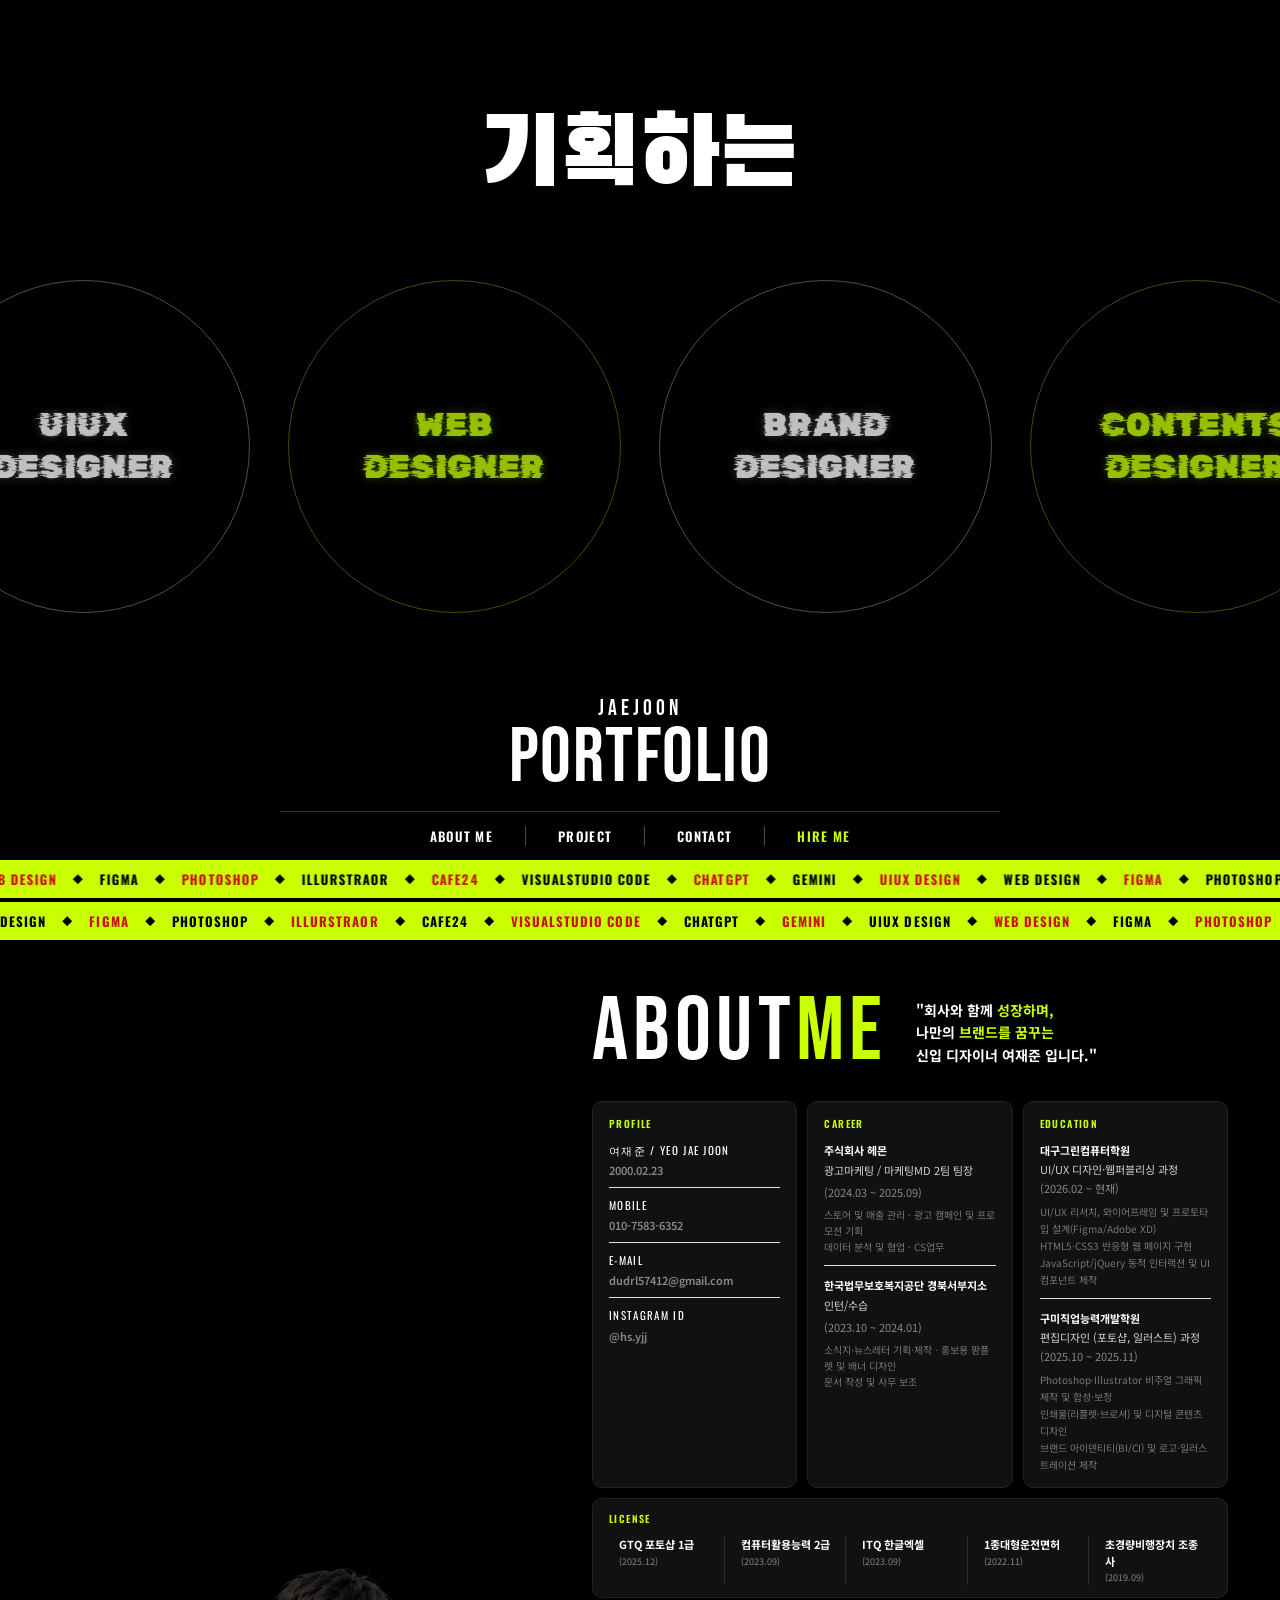
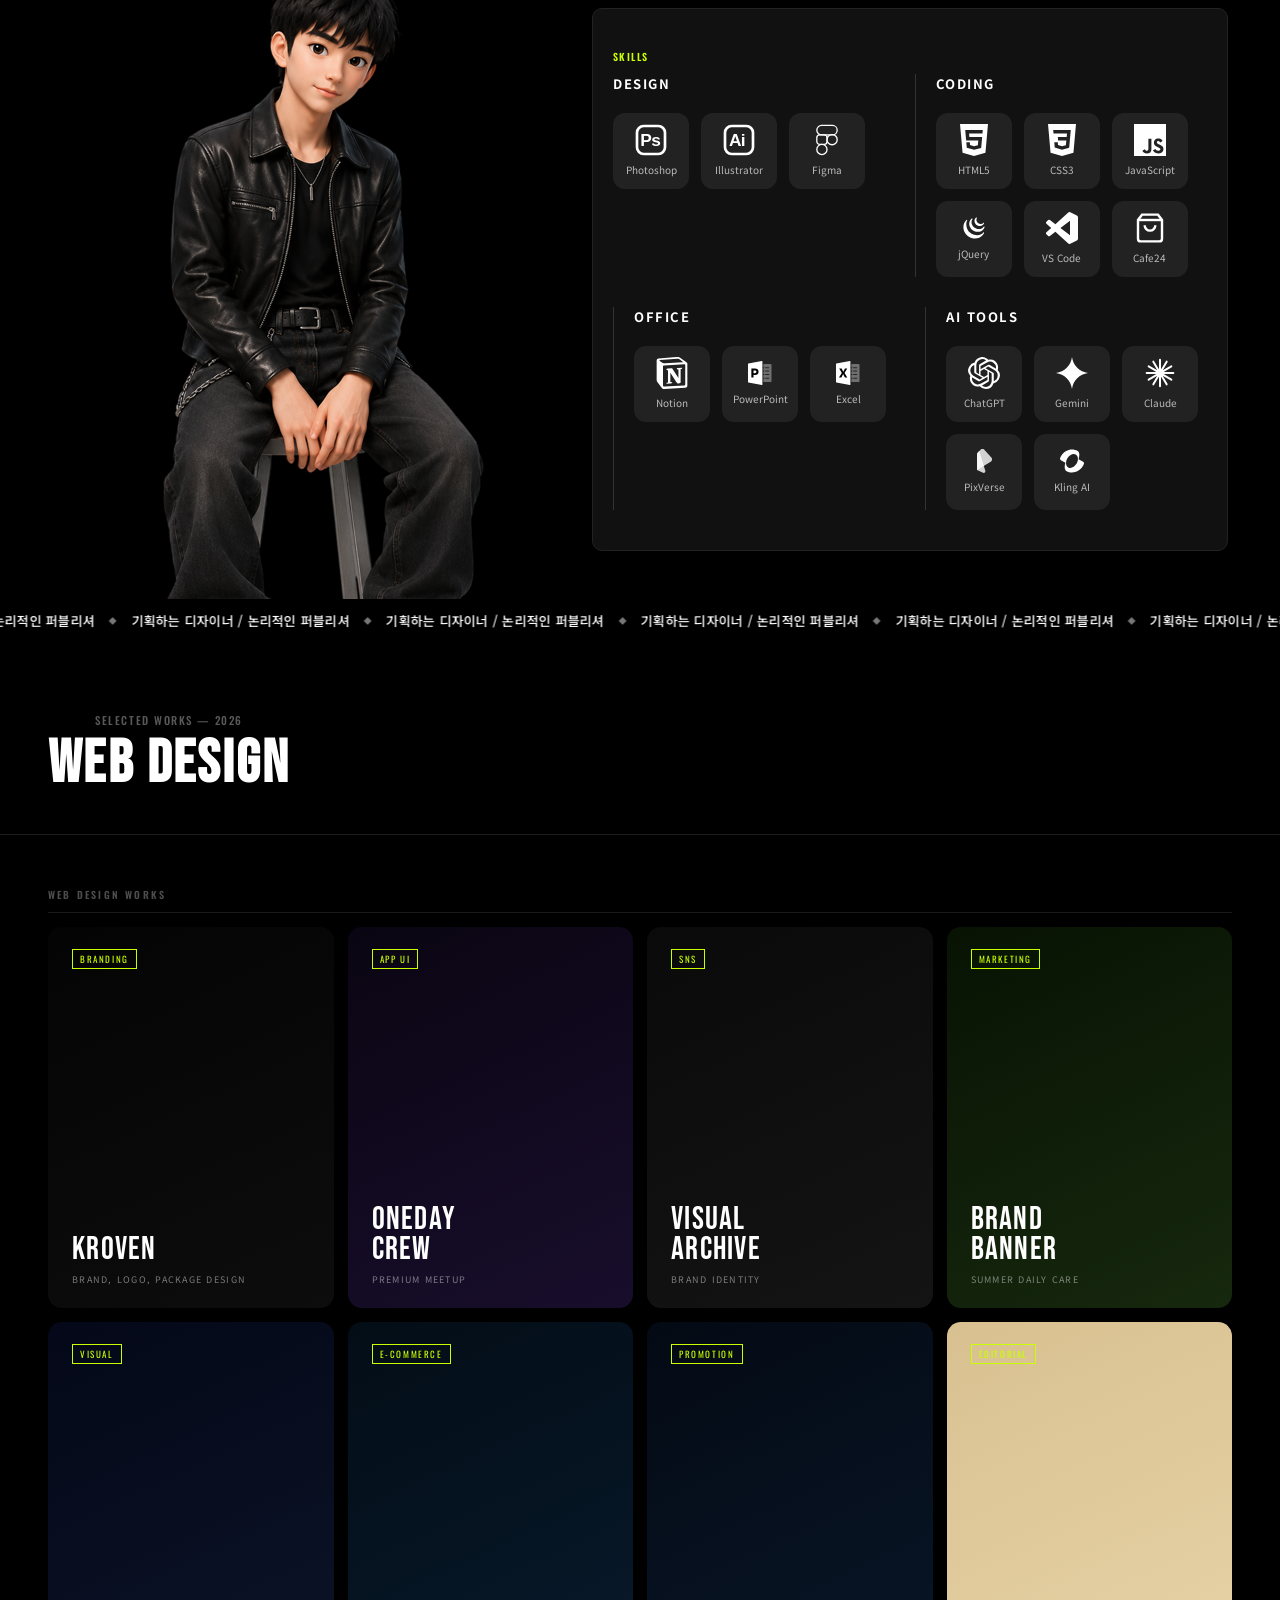
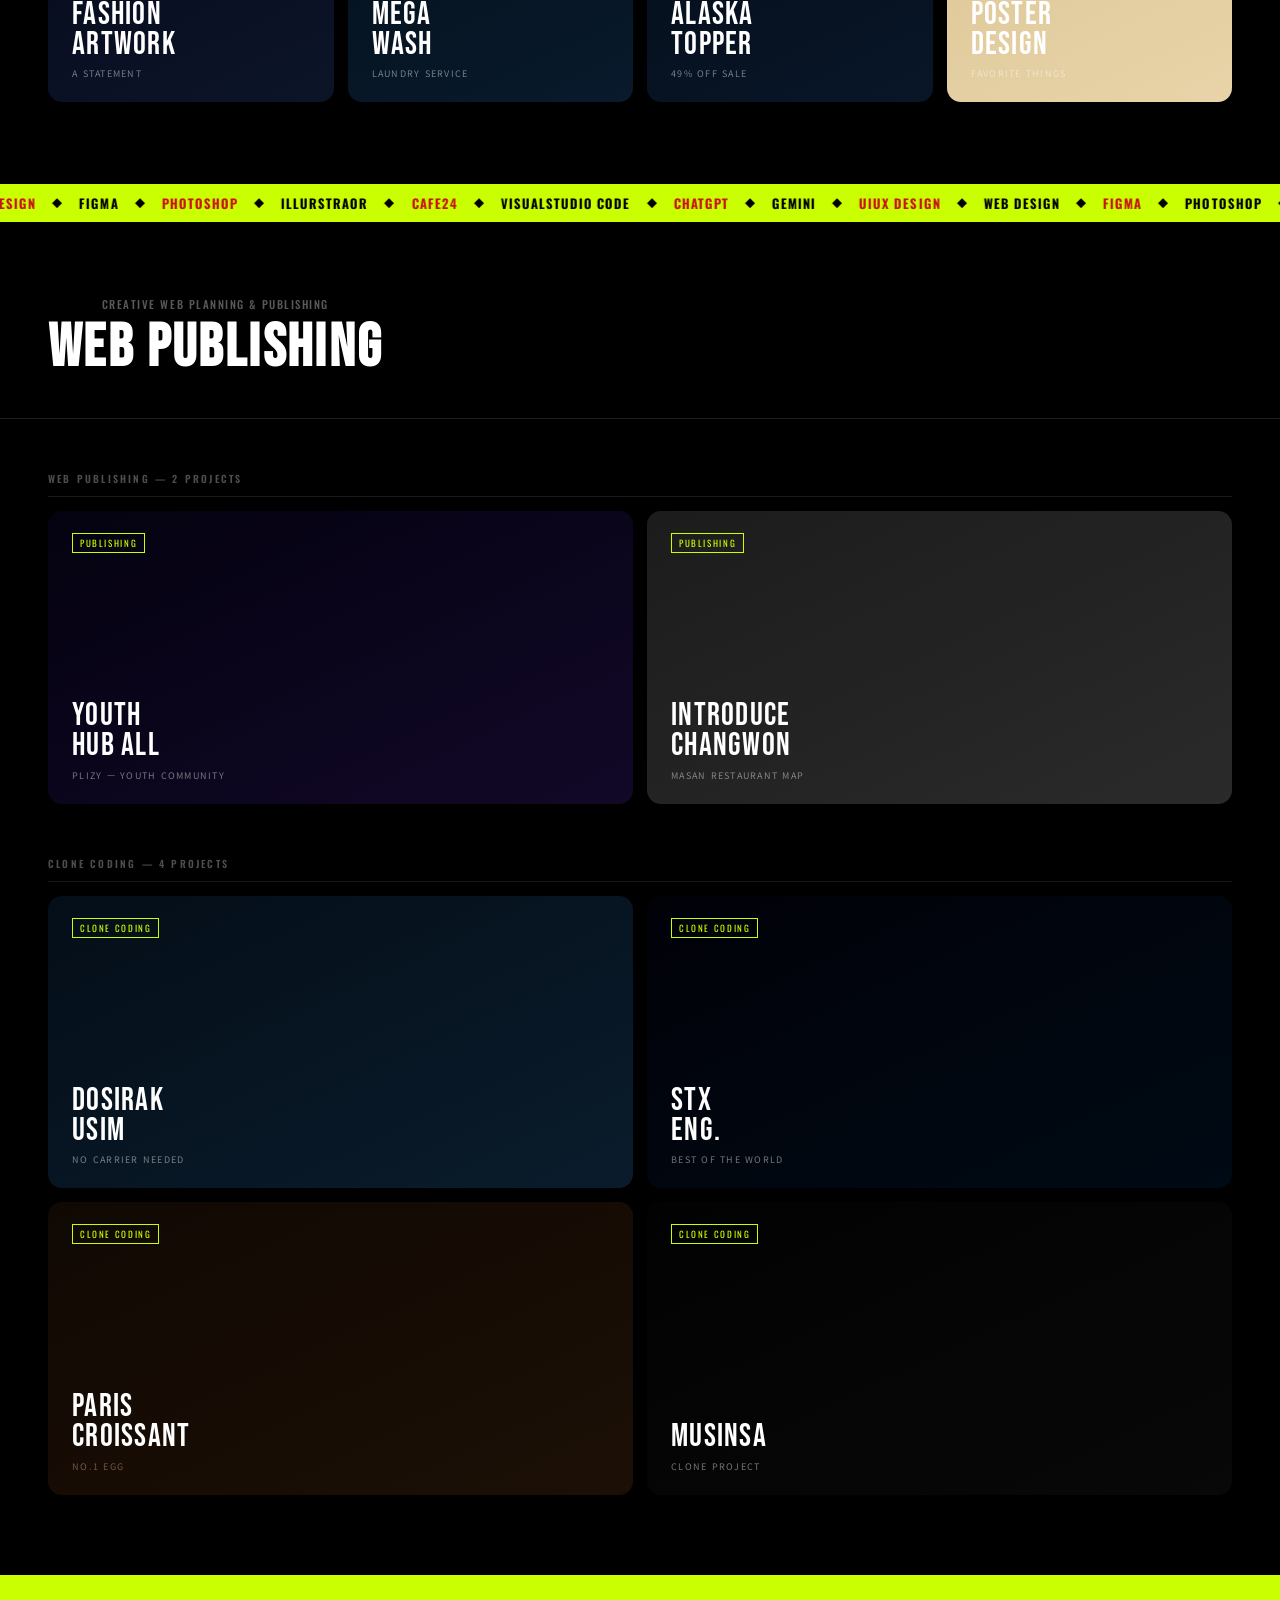
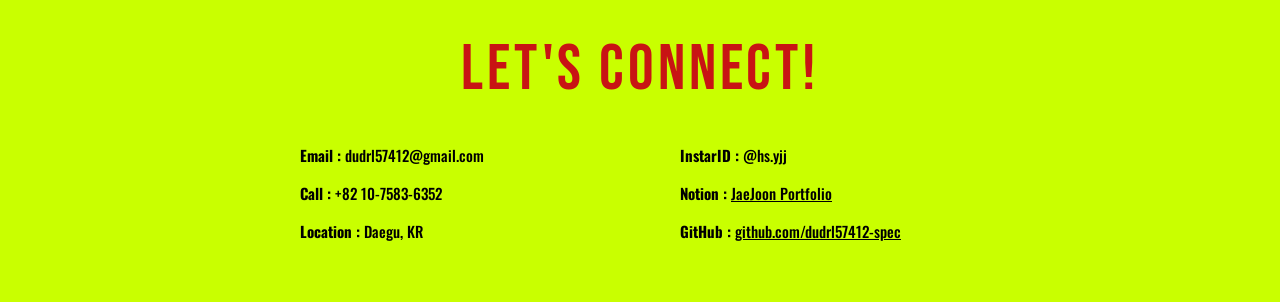
==== index.html @ bcf66350 "파비콘,썸네일추가" ====
<!doctype html>
<html lang="ko">
  <head>
    <meta charset="UTF-8" />
    <meta name="viewport" content="width=device-width, initial-scale=1.0" />
    <title>JAEJOON Portfolio</title>
    <!-- 파비콘 -->
    <link
      rel="icon"
      type="image/png"
      href="image/favicon/favicon-96x96.png"
      sizes="96x96"
    />
    <link rel="icon" type="image/svg+xml" href="image/favicon/favicon.svg" />
    <link rel="shortcut icon" href="image/favicon/favicon.ico" />
    <link
      rel="apple-touch-icon"
      sizes="180x180"
      href="image/favicon/apple-touch-icon.png"
    />
    <link rel="manifest" href="image/favicon/site.webmanifest" />
    <!-- ★ 카톡 썸네일(오픈 그래프) 설정 ★ -->
    <meta property="og:type" content="website" />
    <meta property="og:title" content="JAEJOON PORTFOLIO" />
    <!-- 주소 위에 뜨는 제목 -->
    <meta
      property="og:description"
      content="회사와 함께 성장하며,
나만의 브랜드를 꿈꾸는
신입 디자이너 여재준 입니다."
    />
    <!-- 제목 아래 설명 -->
    <meta property="og:image" content="./og-image.png" />
    <!-- ★ 썸네일 이미지 경로 ★ -->
    <link rel="preconnect" href="https://fonts.googleapis.com" />
    <link rel="preconnect" href="https://fonts.gstatic.com" crossorigin />
    <link
      href="https://fonts.googleapis.com/css2?family=Black+Han+Sans&family=Bebas+Neue&family=Noto+Sans+KR:wght@400;500;700;900&family=Oswald:wght@400;500;600;700&family=Rubik+Glitch&display=swap"
      rel="stylesheet"
    />
    <script src="main.js" defer></script>
    <link rel="stylesheet" href="main.css" />
  </head>
  <body>
    <!-- ① HERO — sticky 고정 -->
    <div class="hero-sticky-wrap">
      <div class="hero">
        <div class="hero-content">
          <div class="hero-eyebrow">기획하는</div>
          <div class="hero-badges">
            <div class="hero-badge badge-uiux">
              <div class="hero-badge-text">UIUX<br />DESIGNER</div>
            </div>
            <div class="hero-badge badge-web">
              <div class="hero-badge-text">WEB<br />DESIGNER</div>
            </div>
            <div class="hero-badge badge-uiux">
              <div class="hero-badge-text">BRAND<br />DESIGNER</div>
            </div>
            <div class="hero-badge badge-web">
              <div class="hero-badge-text">CONTENTS<br />DESIGNER</div>
            </div>
          </div>
        </div>
        <div class="hero-bottom">
          <div class="hero-name">JAEJOON</div>
          <div class="hero-portfolio">PORTFOLIO</div>
          <div class="hero-divider"></div>
          <ul class="hero-nav-bottom">
            <li><a href="#about">ABOUT ME</a></li>
            <li><a href="#webdesign">PROJECT</a></li>
            <li><a href="#contact">CONTACT</a></li>
            <li>
              <a href="mailto:dudrl57412@gmail.com" class="hire-bottom"
                >HIRE ME</a
              >
            </li>
          </ul>
        </div>
        <section class="marquee-section comp2 nav-marquee">
          <div class="marquee-row">
            <div class="marquee-track" id="hero-r2"></div>
          </div>
        </section>
      </div>
    </div>

    <!-- ② 나머지 — 검정 배경으로 hero 위를 완전히 덮으며 올라옴 -->
    <div class="content-wrap">
      <section class="marquee-section comp2">
        <div class="marquee-row">
          <div class="marquee-track" id="c2-r1"></div>
        </div>
      </section>

      <section class="about reveal" id="about">
        <div class="about-left">
          <div class="about-char">
            <img
              src="image/character.png"
              style="
                transform: translateX(60px);
                width: 100%;
                height: auto;
                object-fit: contain;
                display: block;
                filter: drop-shadow(0 12px 32px rgba(0, 0, 0, 0.7));
              "
              alt="character.png"
            />
          </div>
          <div class="about-main">
            <div
              style="
                display: flex;
                align-items: center;
                gap: 28px;
                margin-bottom: 28px;
                width: 100%;
              "
            >
              <div class="about-title-big">ABOUT<span>ME</span></div>
              <p class="about-quote" style="margin-bottom: 0; flex: 1">
                "회사와 함께 <em>성장하며,</em><br />
                나만의 <em>브랜드를 꿈꾸는</em><br />
                신입 디자이너 여재준 입니다."
              </p>
            </div>
            <div class="about-cards">
              <div class="card">
                <div class="card-title">Profile</div>
                <div class="card-body">
                  <div class="card-label">여재준 / YEO JAE JOON</div>
                  <div
                    class="card-value"
                    style="
                      padding-bottom: 8px;
                      border-bottom: 1px solid #e0e0e0;
                    "
                  >
                    2000.02.23
                  </div>
                  <div class="card-label" style="margin-top: 8px">mobile</div>
                  <div
                    class="card-value"
                    style="
                      padding-bottom: 8px;
                      border-bottom: 1px solid #e0e0e0;
                    "
                  >
                    010-7583-6352
                  </div>
                  <div class="card-label" style="margin-top: 8px">e-mail</div>
                  <div
                    class="card-value"
                    style="
                      padding-bottom: 8px;
                      border-bottom: 1px solid #e0e0e0;
                    "
                  >
                    dudrl57412@gmail.com
                  </div>
                  <div class="card-label" style="margin-top: 8px">
                    Instagram ID
                  </div>
                  <div class="card-value">@hs.yjj</div>
                </div>
              </div>
              <div class="card">
                <div class="card-title">Career</div>
                <div class="card-body">
                  <strong>주식회사 헤몬</strong>
                  <div style="font-size: 11px; margin: 2px 0 4px">
                    광고마케팅 / 마케팅MD 2팀 팀장
                  </div>
                  <div class="sub">(2024.03 ~ 2025.09)</div>
                  <div
                    style="
                      margin-top: 6px;
                      font-size: 10px;
                      color: #777;
                      line-height: 1.6;
                    "
                  >
                    스토어 및 매출 관리 · 광고 캠페인 및 프로모션 기획<br />
                    데이터 분석 및 협업 · CS업무
                  </div>
                  <div
                    style="
                      margin-top: 10px;
                      padding-top: 10px;
                      border-top: 1px solid #e0e0e0;
                    "
                  >
                    <strong>한국법무보호복지공단 경북서부지소</strong>
                    <div style="font-size: 11px; margin: 2px 0 4px">
                      인턴/수습
                    </div>
                    <div class="sub">(2023.10 ~ 2024.01)</div>
                    <div
                      style="
                        margin-top: 6px;
                        font-size: 10px;
                        color: #777;
                        line-height: 1.6;
                      "
                    >
                      소식지·뉴스레터 기획·제작 · 홍보용 팜플렛 및 배너
                      디자인<br />
                      문서 작성 및 사무 보조
                    </div>
                  </div>
                </div>
              </div>
              <div class="card">
                <div class="card-title">Education</div>
                <div class="card-body">
                  <strong>대구그린컴퓨터학원</strong>
                  <div>UI/UX 디자인·웹퍼블리싱 과정</div>
                  <div class="sub">(2026.02 ~ 현재)</div>
                  <div
                    style="
                      margin-top: 6px;
                      font-size: 10px;
                      color: #777;
                      line-height: 1.7;
                    "
                  >
                    UI/UX 리서치, 와이어프레임 및 프로토타입 설계(Figma/Adobe
                    XD)<br />
                    HTML5·CSS3 반응형 웹 페이지 구현<br />
                    JavaScript/jQuery 동적 인터랙션 및 UI 컴포넌트 제작
                  </div>
                  <div
                    style="
                      margin-top: 10px;
                      padding-top: 10px;
                      border-top: 1px solid #e0e0e0;
                    "
                  >
                    <strong>구미직업능력개발학원</strong>
                    <div>편집디자인 (포토샵, 일러스트) 과정</div>
                    <div class="sub">(2025.10 ~ 2025.11)</div>
                    <div
                      style="
                        margin-top: 6px;
                        font-size: 10px;
                        color: #777;
                        line-height: 1.7;
                      "
                    >
                      Photoshop·Illustrator 비주얼 그래픽 제작 및 합성·보정<br />
                      인쇄물(리플렛·브로셔) 및 디지털 콘텐츠 디자인<br />
                      브랜드 아이덴티티(BI/CI) 및 로고·일러스트레이션 제작
                    </div>
                  </div>
                </div>
              </div>
            </div>
            <div class="license-card">
              <div class="license-title">License</div>
              <div class="license-grid" style="divide-color: #e0e0e0">
                <div class="license-item">
                  <strong>GTQ 포토샵 1급</strong><span>(2025.12)</span>
                </div>
                <div class="license-item">
                  <strong>컴퓨터활용능력 2급</strong><span>(2023.09)</span>
                </div>
                <div class="license-item">
                  <strong>ITQ 한글엑셀</strong><span>(2023.09)</span>
                </div>
                <div class="license-item">
                  <strong>1종대형운전면허</strong><span>(2022.11)</span>
                </div>
                <div class="license-item">
                  <strong>초경량비행장치 조종사</strong><span>(2019.09)</span>
                </div>
              </div>
            </div>
            <!-- ==========================================
     PORTFOLIO SKILLS SECTION
     ========================================== -->
            <div class="skills-container-new">
              <div class="skills-title-new">Skills</div>

              <div class="skills-row-new">
                <!-- 🎨 DESIGN CATEGORY -->
                <div class="skill-column-new">
                  <div class="skill-group-label-new">DESIGN</div>
                  <div class="skills-grid-new">
                    <div class="skill-card-new">
                      <!-- svgl 기준 Photoshop 공식 로고 (크기 확장 및 다크모드 최적화) -->
                      <svg
                        viewBox="0 0 24 24"
                        fill="none"
                        stroke="#fff"
                        stroke-width="2"
                        stroke-linecap="round"
                        stroke-linejoin="round"
                      >
                        <!-- 테두리가 부드러운 공식 라운드 사각형 배경 (여백을 꽉 채우도록 조정) -->
                        <rect x="1.5" y="1.5" width="21" height="21" rx="5" />
                        <!-- 내부 Ps 폰트 스타일 실루엣을 반영한 텍스트 (시원시원하게 크기 업) -->
                        <text
                          x="4"
                          y="16.5"
                          font-family="Arial, Helvetica, sans-serif"
                          font-weight="bold"
                          font-size="13"
                          fill="#fff"
                          stroke="none"
                          letter-spacing="-0.5"
                        >
                          Ps
                        </text>
                      </svg>
                      <span class="skill-name-new">Photoshop</span>
                    </div>
                    <div class="skill-card-new">
                      <!-- svgl 기준 Illustrator 공식 로고 (포토샵과 크기/비율 완벽 대칭) -->
                      <svg
                        viewBox="0 0 24 24"
                        fill="none"
                        stroke="#fff"
                        stroke-width="2"
                        stroke-linecap="round"
                        stroke-linejoin="round"
                      >
                        <!-- 포토샵과 동일한 곡률과 크기의 라운드 사각형 테두리 -->
                        <rect x="1.5" y="1.5" width="21" height="21" rx="5" />
                        <!-- 내부 Ai 폰트 스타일 (시원하게 크기 업 및 자간 조정) -->
                        <text
                          x="4.5"
                          y="16.5"
                          font-family="Arial, Helvetica, sans-serif"
                          font-weight="bold"
                          font-size="13"
                          fill="#fff"
                          stroke="none"
                          letter-spacing="-0.5"
                        >
                          Ai
                        </text>
                      </svg>
                      <span class="skill-name-new">Illustrator</span>
                    </div>
                    <div class="skill-card-new">
                      <svg
                        viewBox="0 0 32 44"
                        fill="none"
                        stroke="#fff"
                        stroke-width="1.8"
                        stroke-linecap="round"
                        stroke-linejoin="round"
                      >
                        <rect x="2" y="2" width="28" height="13" rx="6.5" />
                        <rect x="2" y="15" width="14" height="13" rx="4" />
                        <circle cx="23" cy="21.5" r="7" />
                        <circle cx="9" cy="35" r="7" />
                      </svg>
                      <span class="skill-name-new">Figma</span>
                    </div>
                  </div>
                </div>

                <!-- 💻 CODING CATEGORY -->
                <div class="skill-column-new">
                  <div class="skill-group-label-new">CODING</div>
                  <div class="skills-grid-new">
                    <div class="skill-card-new">
                      <svg viewBox="0 0 24 24" fill="#fff">
                        <path
                          d="M1.5 0h21l-1.91 21.563L11.977 24l-8.565-2.438L1.5 0zm7.031 9.75l-.232-2.718 10.059.003.23-2.622L5.412 4.41l.698 8.01h9.126l-.326 3.426-2.91.804-2.955-.81-.188-2.11H6.248l.33 4.171L12 19.351l5.379-1.443.744-8.157H8.531z"
                        />
                      </svg>
                      <span class="skill-name-new">HTML5</span>
                    </div>
                    <div class="skill-card-new">
                      <svg viewBox="0 0 24 24" fill="#fff">
                        <path
                          d="M1.5 0h21l-1.91 21.563L11.977 24l-8.565-2.438L1.5 0zm17.09 4.413L5.41 4.41l.213 2.622 10.125.002-.255 2.716h-6.64l.24 2.573h6.182l-.366 3.523-2.91.804-2.956-.81-.188-2.11h-2.61l.29 3.855L12 19.288l5.373-1.53L18.59 4.414z"
                        />
                      </svg>
                      <span class="skill-name-new">CSS3</span>
                    </div>
                    <div class="skill-card-new">
                      <svg viewBox="0 0 24 24" fill="#fff">
                        <path
                          d="M0 0h24v24H0V0zm22.034 18.276c-.175-1.095-.888-2.015-3.003-2.873-.736-.345-1.554-.585-1.797-1.14-.091-.33-.105-.51-.046-.705.15-.646.915-.84 1.515-.66.39.12.75.42.976.9 1.034-.676 1.034-.676 1.755-1.125-.27-.42-.404-.601-.586-.78-.63-.705-1.469-1.065-2.834-1.034l-.705.089c-.676.165-1.32.525-1.71 1.005-1.14 1.291-.811 3.541.569 4.471 1.365 1.02 3.361 1.244 3.616 2.205.24 1.17-.87 1.545-1.966 1.41-.811-.18-1.26-.586-1.755-1.336l-1.83 1.051c.21.48.45.689.81 1.109 1.74 1.756 6.09 1.666 6.871-1.004.029-.09.24-.705.074-1.65l.046.067zm-8.983-7.245h-2.248c0 1.938-.009 3.864-.009 5.805 0 1.232.063 2.363-.138 2.711-.33.689-1.18.601-1.566.48-.396-.196-.597-.466-.83-.855-.063-.105-.11-.196-.127-.196l-1.825 1.125c.305.63.75 1.172 1.324 1.517.855.51 2.004.675 3.207.405.783-.226 1.458-.691 1.811-1.411.51-.93.402-2.07.397-3.346.012-2.054 0-4.109 0-6.179l.004-.056z"
                        />
                      </svg>
                      <span class="skill-name-new">JavaScript</span>
                    </div>
                    <div class="skill-card-new">
                      <!-- jQuery 공식 로고 (다크모드 대응 및 규격 최적화) -->
                      <svg
                        viewBox="0 0 50 50"
                        fill="currentColor"
                        fill-rule="evenodd"
                        style="
                          flex: none;
                          line-height: 1;
                          width: 24px;
                          height: 24px;
                        "
                        xmlns="http://www.w3.org/2000/svg"
                      >
                        <title>jQuery</title>
                        <path
                          d="M 29.867188 3.007813 C 29.761719 3.023438 29.65625 3.054688 29.554688 3.101563 C 28.695313 3.527344 27.71875 4.792969 27.53125 5.042969 C 27.519531 5.058594 27.507813 5.074219 27.5 5.089844 C 26.535156 6.535156 26.019531 8.226563 26 9.988281 C 25.988281 11.308594 26.246094 12.617188 26.769531 13.878906 C 27.988281 16.804688 30.519531 19.226563 33.53125 20.359375 C 33.632813 20.394531 33.730469 20.429688 33.90625 20.492188 C 33.921875 20.5 34.070313 20.546875 34.09375 20.550781 L 34.203125 20.589844 C 34.359375 20.640625 34.519531 20.691406 34.675781 20.722656 C 35.46875 20.882813 36.242188 20.972656 36.96875 20.996094 C 37.09375 20.996094 37.21875 21 37.34375 21 C 42.824219 21 44.949219 17.132813 45.65625 15.84375 C 45.726563 15.71875 45.777344 15.617188 45.824219 15.554688 C 45.824219 15.550781 45.824219 15.550781 45.828125 15.546875 C 46.136719 15.089844 46.019531 14.46875 45.5625 14.15625 C 45.109375 13.847656 44.488281 13.964844 44.175781 14.421875 C 44.175781 14.421875 44.171875 14.421875 44.171875 14.421875 C 42.710938 16.574219 40.210938 17.226563 36.746094 16.367188 C 36.488281 16.304688 36.207031 16.207031 35.957031 16.113281 C 35.628906 15.996094 35.300781 15.859375 34.996094 15.710938 C 34.390625 15.410156 33.820313 15.050781 33.304688 14.652344 C 30.257813 12.289063 29.066406 7.371094 30.847656 4.53125 C 31.085938 4.152344 31.042969 3.660156 30.742188 3.328125 C 30.515625 3.078125 30.1875 2.964844 29.867188 3.007813 Z M 21.007813 5 C 20.78125 4.996094 20.550781 5.070313 20.363281 5.226563 C 18.851563 6.457031 17.304688 8.472656 17.238281 8.554688 C 17.230469 8.570313 17.222656 8.582031 17.210938 8.597656 C 14.476563 12.578125 14.269531 18.242188 16.6875 23.027344 C 17.066406 23.785156 17.496094 24.507813 17.953125 25.171875 L 18.089844 25.367188 C 18.476563 25.933594 18.910156 26.574219 19.464844 27.074219 C 19.65625 27.292969 19.863281 27.503906 20.066406 27.707031 L 20.164063 27.808594 L 20.246094 27.890625 C 20.453125 28.089844 20.664063 28.292969 20.882813 28.488281 C 20.882813 28.488281 20.886719 28.488281 20.886719 28.488281 C 20.902344 28.511719 20.925781 28.527344 20.945313 28.546875 C 21.191406 28.765625 21.441406 28.972656 21.773438 29.234375 L 21.863281 29.300781 C 22.121094 29.507813 22.382813 29.703125 22.652344 29.894531 C 22.679688 29.914063 22.707031 29.933594 22.734375 29.953125 C 22.828125 30.015625 22.921875 30.074219 23.015625 30.140625 L 23.109375 30.203125 L 23.21875 30.273438 C 23.417969 30.40625 23.613281 30.527344 23.890625 30.6875 C 24.070313 30.796875 24.261719 30.90625 24.386719 30.96875 C 24.441406 31 24.5 31.03125 24.636719 31.105469 L 24.941406 31.265625 C 24.957031 31.273438 25.027344 31.304688 25.042969 31.3125 C 25.242188 31.414063 25.449219 31.511719 25.65625 31.605469 L 25.972656 31.746094 C 26.179688 31.835938 26.390625 31.921875 26.648438 32.019531 L 26.765625 32.0625 C 26.773438 32.070313 26.871094 32.105469 26.878906 32.109375 C 27.066406 32.175781 27.257813 32.242188 27.449219 32.304688 L 27.449219 32.304688 L 27.886719 32.449219 C 28.105469 32.523438 28.359375 32.609375 28.636719 32.65625 C 30 32.882813 31.324219 33 32.578125 33 C 32.726563 33 32.875 32.996094 33.019531 32.996094 C 44.058594 32.753906 46.929688 23.375 46.957031 23.28125 C 47.09375 22.808594 46.871094 22.304688 46.425781 22.09375 C 45.980469 21.882813 45.449219 22.03125 45.171875 22.4375 C 42.375 26.523438 37.085938 28.25 31.699219 26.828125 C 31.449219 26.765625 31.207031 26.695313 30.90625 26.597656 C 30.855469 26.582031 30.8125 26.566406 30.730469 26.535156 C 30.554688 26.480469 30.382813 26.421875 30.1875 26.347656 L 29.910156 26.242188 C 29.75 26.179688 29.589844 26.117188 29.394531 26.03125 L 29.265625 25.972656 C 29.027344 25.871094 28.796875 25.757813 28.589844 25.65625 L 28.019531 25.359375 C 27.890625 25.296875 27.777344 25.226563 27.601563 25.121094 L 27.503906 25.066406 L 27.40625 25.007813 C 27.261719 24.921875 27.117188 24.832031 26.984375 24.738281 L 26.890625 24.679688 C 26.882813 24.675781 26.804688 24.621094 26.796875 24.613281 C 26.679688 24.539063 26.566406 24.464844 26.457031 24.394531 C 26.214844 24.222656 25.976563 24.042969 25.699219 23.824219 L 25.589844 23.734375 C 23.011719 21.675781 21.105469 18.925781 20.210938 15.976563 C 19.378906 13.269531 19.996094 9.726563 21.863281 6.5 C 22.105469 6.082031 22.015625 5.550781 21.644531 5.238281 C 21.460938 5.082031 21.234375 5 21.007813 5 Z M 10.003906 8 C 9.765625 8 9.523438 8.085938 9.332031 8.257813 C 7.421875 9.972656 5.992188 12.195313 5.835938 12.449219 C 1.75 18.398438 2.539063 27.644531 5.34375 33.296875 C 5.398438 33.414063 5.457031 33.527344 5.515625 33.640625 L 5.554688 33.703125 C 5.605469 33.816406 5.664063 33.933594 5.683594 33.957031 C 5.714844 34.03125 5.761719 34.113281 5.78125 34.136719 C 5.828125 34.234375 5.875 34.320313 5.960938 34.46875 L 6.28125 35.019531 C 6.328125 35.09375 6.375 35.171875 6.390625 35.199219 C 6.453125 35.300781 6.519531 35.40625 6.585938 35.511719 L 6.742188 35.761719 C 6.789063 35.835938 6.835938 35.902344 6.867188 35.941406 C 7.023438 36.183594 7.179688 36.425781 7.351563 36.65625 C 7.359375 36.667969 7.367188 36.675781 7.375 36.683594 L 7.4375 36.769531 C 7.578125 36.972656 7.722656 37.167969 7.851563 37.328125 L 8.421875 38.050781 C 8.429688 38.058594 8.492188 38.132813 8.496094 38.140625 L 8.578125 38.234375 C 8.75 38.445313 8.933594 38.65625 9.117188 38.859375 C 9.144531 38.890625 9.171875 38.917969 9.199219 38.949219 C 9.375 39.140625 9.554688 39.332031 9.742188 39.53125 L 9.921875 39.703125 C 10.070313 39.859375 10.21875 40.011719 10.375 40.15625 C 10.375 40.160156 10.449219 40.230469 10.449219 40.230469 L 10.605469 40.375 C 10.792969 40.554688 10.988281 40.734375 11.136719 40.859375 C 11.144531 40.871094 11.285156 40.992188 11.296875 41 C 11.480469 41.164063 11.664063 41.320313 11.851563 41.472656 L 12.808594 42.230469 C 12.96875 42.347656 13.132813 42.464844 13.320313 42.601563 C 13.382813 42.648438 13.449219 42.695313 13.515625 42.738281 C 13.542969 42.761719 13.574219 42.785156 13.59375 42.796875 L 14.3125 43.277344 C 14.574219 43.449219 14.835938 43.609375 15.15625 43.800781 L 15.328125 43.898438 C 15.527344 44.015625 15.730469 44.132813 15.921875 44.234375 C 16.035156 44.296875 16.148438 44.351563 16.246094 44.402344 C 16.382813 44.476563 16.53125 44.558594 16.757813 44.667969 C 16.777344 44.679688 16.9375 44.757813 16.957031 44.765625 C 17.183594 44.878906 17.414063 44.984375 17.703125 45.113281 C 17.703125 45.117188 17.796875 45.160156 17.796875 45.160156 C 18.0625 45.273438 18.320313 45.382813 18.660156 45.519531 C 18.714844 45.542969 18.769531 45.5625 18.78125 45.566406 C 19.023438 45.660156 19.277344 45.753906 19.484375 45.828125 C 19.503906 45.835938 19.609375 45.878906 19.628906 45.886719 C 19.90625 45.980469 20.179688 46.070313 20.53125 46.179688 C 20.589844 46.199219 20.652344 46.21875 20.660156 46.21875 L 20.859375 46.28125 C 21.101563 46.355469 21.34375 46.433594 21.605469 46.484375 C 23.464844 46.824219 25.28125 47 27 47 L 27.003906 47 C 41.328125 47 45.890625 35.472656 45.9375 35.355469 C 46.113281 34.890625 45.921875 34.367188 45.484375 34.125 C 45.054688 33.886719 44.507813 34 44.203125 34.394531 C 40.527344 39.234375 33.59375 41.03125 25.65625 39.207031 C 25.464844 39.160156 25.269531 39.105469 25.078125 39.046875 L 24.703125 38.933594 C 24.449219 38.855469 24.195313 38.769531 23.949219 38.683594 C 23.945313 38.683594 23.832031 38.640625 23.832031 38.640625 C 23.613281 38.566406 23.394531 38.480469 23.203125 38.40625 L 22.984375 38.320313 C 22.742188 38.222656 22.5 38.121094 22.265625 38.015625 L 22.128906 37.957031 C 21.917969 37.859375 21.714844 37.765625 21.511719 37.664063 C 21.496094 37.65625 21.335938 37.578125 21.320313 37.574219 C 21.179688 37.503906 21.039063 37.429688 20.859375 37.332031 L 20.042969 36.894531 C 19.960938 36.839844 19.875 36.789063 19.792969 36.746094 C 19.546875 36.59375 19.292969 36.441406 19.042969 36.28125 C 18.984375 36.246094 18.933594 36.207031 18.835938 36.140625 C 18.664063 36.03125 18.496094 35.917969 18.25 35.746094 L 18.152344 35.675781 C 17.984375 35.558594 17.820313 35.433594 17.683594 35.332031 C 17.597656 35.269531 17.511719 35.199219 17.371094 35.09375 C 17.246094 34.996094 17.121094 34.902344 17.003906 34.808594 L 16.785156 34.628906 C 16.601563 34.480469 16.429688 34.324219 16.25 34.171875 C 16.226563 34.148438 16.207031 34.132813 16.179688 34.113281 C 15.980469 33.929688 15.777344 33.746094 15.535156 33.515625 L 14.828125 32.8125 C 14.65625 32.636719 14.484375 32.457031 14.289063 32.242188 C 14.109375 32.042969 13.9375 31.84375 13.707031 31.570313 L 13.285156 31.054688 C 13.234375 30.980469 13.179688 30.90625 13.113281 30.828125 C 12.96875 30.632813 12.824219 30.441406 12.679688 30.238281 C 8.789063 24.878906 7.773438 13.691406 10.804688 9.59375 C 11.109375 9.183594 11.054688 8.605469 10.671875 8.257813 C 10.484375 8.085938 10.242188 8 10.003906 8 Z"
                        />
                      </svg>
                      <span class="skill-name-new">jQuery</span>
                    </div>
                    <div class="skill-card-new">
                      <svg viewBox="0 0 24 24" fill="#fff">
                        <path
                          d="M23.15 2.587L18.21.21a1.494 1.494 0 0 0-1.705.29l-9.46 8.63-4.12-3.128a.999.999 0 0 0-1.276.057L.327 7.261A1 1 0 0 0 .326 8.74L3.899 12 .326 15.26a1 1 0 0 0 .001 1.479L1.65 17.94a.999.999 0 0 0 1.276.057l4.12-3.128 9.46 8.63a1.492 1.492 0 0 0 1.704.29l4.942-2.377A1.5 1.5 0 0 0 24 20.06V3.939a1.5 1.5 0 0 0-.85-1.352zm-5.146 14.861L10.826 12 l7.178-5.448v10.896z"
                        />
                      </svg>
                      <span class="skill-name-new">VS Code</span>
                    </div>
                    <div class="skill-card-new">
                      <svg
                        viewBox="0 0 24 24"
                        fill="none"
                        stroke="#fff"
                        stroke-width="1.8"
                      >
                        <path
                          d="M6 2 3 6v14a2 2 0 0 0 2 2h14a2 2 0 0 0 2-2V6l-3-4Z"
                        />
                        <path d="M3 6h18" />
                        <path d="M16 10a4 4 0 0 1-8 0" />
                      </svg>
                      <span class="skill-name-new">Cafe24</span>
                    </div>
                  </div>
                </div>

                <!-- 🗂 OFFICE CATEGORY -->
                <div class="skill-column-new">
                  <div class="skill-group-label-new">OFFICE</div>
                  <div class="skills-grid-new">
                    <div class="skill-card-new">
                      <svg viewBox="0 0 24 24" fill="#fff">
                        <path
                          d="M4.459 4.208c.746.606 1.026.56 2.428.466l13.215-.793c.28 0 .047-.28-.046-.326L17.86 1.968c-.42-.326-.981-.7-2.055-.607L3.01 2.295c-.466.046-.56.28-.374.466zm.793 3.08v13.904c0 .747.373 1.027 1.214.98l14.523-.84c.841-.046.935-.56.935-1.167V6.354c0-.606-.233-.933-.748-.887l-15.177.887c-.56.047-.747.327-.747.933zm14.337.745c.093.42 0 .84-.42.888l-.7.14v10.264c-.608.327-1.168.514-1.635.514-.747 0-.934-.234-1.495-.933l-4.577-7.186v6.952L12.21 19s0 .84-1.168.84l-3.222.186c-.093-.186 0-.653.327-.746l.84-.233V9.854L7.822 9.76c-.094-.42.14-1.026.793-1.073l3.456-.233 4.764 7.279v-6.44l-1.215-.139c-.093-.514.28-.887.747-.933zM1.936 1.035l13.31-.98c1.634-.14 2.055-.047 3.082.7l4.249 2.986c.7.513.934.653.934 1.213v16.378c0 1.026-.373 1.634-1.68 1.726l-15.458.934c-.98.047-1.448-.093-1.962-.747l-3.129-4.06c-.56-.747-.793-1.306-.793-1.96V2.667c0-.839.374-1.54 1.447-1.632z"
                        />
                      </svg>
                      <span class="skill-name-new">Notion</span>
                    </div>
                    <div class="skill-card-new">
                      <!-- PowerPoint 엑셀 매칭형 (P 글자 검은색 강조 버전) -->
                      <svg
                        viewBox="0 0 50 50"
                        fill="currentColor"
                        style="
                          flex: none;
                          line-height: 1;
                          width: 24px;
                          height: 24px;
                        "
                        xmlns="http://www.w3.org/2000/svg"
                      >
                        <title>PowerPoint</title>
                        <!-- 1. 왼쪽 메인 플레이트 (다크모드용 메인 덩어리 유지) -->
                        <path
                          d="M 28.8125 0.03125 L 0.8125 5.34375 C 0.339844 5.433594 0 5.863281 0 6.34375 L 0 43.65625 C 0 44.136719 0.339844 44.566406 0.8125 44.65625 L 28.8125 49.96875 C 28.875 49.980469 28.9375 50 29 50 C 29.230469 50 29.445313 49.929688 29.625 49.78125 C 29.855469 49.589844 30 49.296875 30 49 L 30 1 C 30 0.703125 29.855469 0.410156 29.625 0.21875 C 29.394531 0.0273438 29.105469 -0.0234375 28.8125 0.03125 Z"
                        />

                        <!-- 2. ★메인 타이포그래피 'P' (엑셀 E와 비율을 맞춘 검은색 하드코딩)★ -->
                        <path
                          fill="#000000"
                          d="M 7.0 15.6875 L 14.5 15.6875 C 19.0 15.6875 22.0 18.0 22.0 22.5 C 22.0 27.0 19.0 29.3125 14.5 29.3125 L 11.5 29.3125 L 11.5 34.375 L 7.0 34.375 Z M 11.5 25.3125 L 14.0 25.3125 C 16.5 25.3125 17.5 24.3125 17.5 22.5 C 17.5 20.6875 16.5 19.6875 14.0 19.6875 L 11.5 19.6875 Z"
                        />

                        <!-- 3. 오른쪽 배경 그리드 무늬 (엑셀과 완벽 통일형 톤다운) -->
                        <path
                          opacity="0.35"
                          d="M 32 6 L 32 13 L 34 13 L 34 15 L 32 15 L 32 20 L 34 20 L 34 22 L 32 22 L 32 27 L 34 27 L 34 29 L 32 29 L 32 35 L 34 35 L 34 37 L 32 37 L 32 44 L 47 44 C 48.101563 44 49 43.101563 49 42 L 49 8 C 49 6.898438 48.101563 6 47 6 Z M 36 13 L 44 13 L 44 15 L 36 15 Z M 36 20 L 44 20 L 44 22 L 36 22 Z M 36 27 L 44 27 L 44 29 L 36 29 Z M 36 35 L 44 35 L 44 37 L 36 37 Z"
                        />
                      </svg>
                      <span class="skill-name-new">PowerPoint</span>
                    </div>
                    <div class="skill-card-new">
                      <!-- Excel 오리지널 패스 (E 글자 검은색 강조 버전) -->
                      <svg
                        viewBox="0 0 50 50"
                        fill="currentColor"
                        style="
                          flex: none;
                          line-height: 1;
                          width: 24px;
                          height: 24px;
                        "
                        xmlns="http://www.w3.org/2000/svg"
                      >
                        <title>Excel</title>
                        <!-- 1. 왼쪽 메인 플레이트 (다크모드용 메인 덩어리) -->
                        <path
                          d="M 28.8125 0.03125 L 0.8125 5.34375 C 0.339844 5.433594 0 5.863281 0 6.34375 L 0 43.65625 C 0 44.136719 0.339844 44.566406 0.8125 44.65625 L 28.8125 49.96875 C 28.875 49.980469 28.9375 50 29 50 C 29.230469 50 29.445313 49.929688 29.625 49.78125 C 29.855469 49.589844 30 49.296875 30 49 L 30 1 C 30 0.703125 29.855469 0.410156 29.625 0.21875 C 29.394531 0.0273438 29.105469 -0.0234375 28.8125 0.03125 Z"
                        />

                        <!-- 2. ★메인 타이포그래피 'E' (재준이 피드백 반영: 무조건 검은색 채우기)★ -->
                        <path
                          fill="#000000"
                          d="M 6.6875 15.6875 L 11.8125 15.6875 L 14.5 21.28125 C 14.710938 21.722656 14.898438 22.265625 15.0625 22.875 L 15.09375 22.875 C 15.199219 22.511719 15.402344 21.941406 15.6875 21.21875 L 18.65625 15.6875 L 23.34375 15.6875 L 17.75 24.9375 L 23.5 34.375 L 18.53125 34.375 L 15.28125 28.28125 C 15.160156 28.054688 15.035156 27.636719 14.90625 27.03125 L 14.875 27.03125 C 14.8125 27.316406 14.664063 27.761719 14.4375 28.34375 L 11.1875 34.375 L 6.1875 34.375 L 12.15625 25.03125 Z"
                        />

                        <!-- 3. 오른쪽 배경 그리드 무늬 (은은하게 비치도록 톤다운) -->
                        <path
                          opacity="0.35"
                          d="M 32 6 L 32 13 L 34 13 L 34 15 L 32 15 L 32 20 L 34 20 L 34 22 L 32 22 L 32 27 L 34 27 L 34 29 L 32 29 L 32 35 L 34 35 L 34 37 L 32 37 L 32 44 L 47 44 C 48.101563 44 49 43.101563 49 42 L 49 8 C 49 6.898438 48.101563 6 47 6 Z M 36 13 L 44 13 L 44 15 L 36 15 Z M 36 20 L 44 20 L 44 22 L 36 22 Z M 36 27 L 44 27 L 44 29 L 36 29 Z M 36 35 L 44 35 L 44 37 L 36 37 Z"
                        />
                      </svg>
                      <span class="skill-name-new">Excel</span>
                    </div>
                  </div>
                </div>

                <!-- 🤖 AI TOOLS CATEGORY -->
                <div class="skill-column-new">
                  <div class="skill-group-label-new">AI TOOLS</div>
                  <div class="skills-grid-new">
                    <div class="skill-card-new">
                      <svg viewBox="0 0 24 24" fill="#fff">
                        <path
                          d="M22.2819 9.8211a5.9847 5.9847 0 0 0-.5157-4.9108 6.0462 6.0462 0 0 0-6.5098-2.9A6.0651 6.0651 0 0 0 4.9807 4.1818a5.9847 5.9847 0 0 0-3.9977 2.9 6.0462 6.0462 0 0 0 .7427 7.0966 5.98 5.98 0 0 0 .511 4.9107 6.051 6.051 0 0 0 6.5146 2.9001A5.9847 5.9847 0 0 0 13.2599 24a6.0557 6.0557 0 0 0 5.7718-4.2058 5.9894 5.9894 0 0 0 3.9977-2.9001 6.0557 6.0557 0 0 0-.7475-7.0729zm-9.022 12.6081a4.4755 4.4755 0 0 1-2.8764-1.0408l.1419-.0804 4.7783-2.7582a.7948.7948 0 0 0 .3927-.6813v-6.7369l2.02 1.1686a.071.071 0 0 1 .038.052v5.5826a4.504 4.504 0 0 1-4.4945 4.4944zm-9.6607-4.1254a4.4708 4.4708 0 0 1-.5346-3.0137l.142.0852 4.783 2.7582a.7712.7712 0 0 0 .7806 0l5.8428-3.3685v2.3324a.0804.0804 0 0 1-.0332.0615L9.74 19.9502a4.4992 4.4992 0 0 1-6.1408-1.6464zM2.3408 7.8956a4.485 4.485 0 0 1 2.3655-1.9728V11.6a.7664.7664 0 0 0 .3879.6765l5.8144 3.3543-2.0201 1.1685a.0757.0757 0 0 1-.071 0l-4.8303-2.7865A4.504 4.504 0 0 1 2.3408 7.8956zm16.5963 3.8558L13.1038 8.364 15.1192 7.2a.0757.0757 0 0 1 .071 0l4.8303 2.7913a4.4944 4.4944 0 0 1-.6765 8.1042v-5.6772a.79.79 0 0 0-.407-.667zm2.0107-3.0231l-.142-.0852-4.7735-2.7818a.7759.7759 0 0 0-.7854 0L9.409 9.2297V6.8974a.0662.0662 0 0 1 .0284-.0615l4.8303-2.7866a4.4992 4.4992 0 0 1 6.6802 4.66zM8.3065 12.863l-2.02-1.1638a.0804.0804 0 0 1-.038-.0567V6.0742a4.4992 4.4992 0 0 1 7.3757-3.4537l-.142.0805L8.704 5.459a.7948.7948 0 0 0-.3927.6813zm1.0976-2.3654l2.602-1.4998 2.6069 1.4998v2.9994l-2.5974 1.4997-2.6067-1.4997Z"
                        />
                      </svg>
                      <span class="skill-name-new">ChatGPT</span>
                    </div>
                    <div class="skill-card-new">
                      <svg viewBox="0 0 24 24" fill="#fff">
                        <path
                          d="M11.9967 0C11.2227 6.2934 6.2901 11.226 0 11.9967C6.2934 12.7707 11.226 17.7033 11.9967 24C12.7707 17.7066 17.7033 12.7707 24 11.9967C17.7066 11.2227 12.7707 6.2901 11.9967 0Z"
                        />
                      </svg>
                      <span class="skill-name-new">Gemini</span>
                    </div>
                    <div class="skill-card-new">
                      <!-- svgl 기준 Claude AI 공식 로고 (다크모드 최적화) -->
                      <svg
                        viewBox="0 0 24 24"
                        fill="none"
                        stroke="#fff"
                        stroke-width="1.5"
                        stroke-linecap="round"
                        stroke-linejoin="round"
                      >
                        <path
                          d="M12 2v20M17 3.5l-10 17M20.5 7l-17 10M22 12H2M20.5 17l-17-10M17 20.5l-10-17"
                        />
                      </svg>
                      <span class="skill-name-new">Claude</span>
                    </div>
                    <div class="skill-card-new">
                      <!-- PixVerse AI 공식 로고 (다크모드 대응 및 규격 최적화) -->
                      <svg
                        viewBox="0 0 24 24"
                        fill="currentColor"
                        fill-rule="evenodd"
                        style="
                          flex: none;
                          line-height: 1;
                          width: 24px;
                          height: 24px;
                        "
                        xmlns="http://www.w3.org/2000/svg"
                      >
                        <title>PixVerse</title>
                        <!-- 첫 번째 곡선 패스 (살짝 투명도 유지) -->
                        <path
                          d="M10.998 23.837L5 21.015V5.569c0-.733.32-1.547.84-2.065l1.386-1.387 6.064 19.729c.426 1.377-.987 2.605-2.292 1.991z"
                          opacity=".8"
                        ></path>
                        <!-- 두 번째 곡선 패스 (살짝 투명도 유지) -->
                        <path
                          d="M19.36 8.43L12.517.905A2.765 2.765 0 008.517.81L5.84 3.504c-.511.584-.803 1.198-.803 1.93V20.88l13.699-8.219a2.765 2.765 0 00.623-4.23"
                          opacity=".8"
                        ></path>
                      </svg>
                      <span class="skill-name-new">PixVerse</span>
                    </div>
                    <div class="skill-card-new">
                      <!-- Kling AI 공식 로고 (다크모드 대응 및 규격 최적화) -->
                      <svg
                        viewBox="0 0 24 24"
                        fill="currentColor"
                        fill-rule="evenodd"
                        style="
                          flex: none;
                          line-height: 1;
                          width: 24px;
                          height: 24px;
                        "
                        xmlns="http://www.w3.org/2000/svg"
                      >
                        <title>Kling</title>
                        <path
                          clip-rule="evenodd"
                          d="M5.493 21.234c-1.112-1.451-1.109-4.263-.081-7.459l-4.557-2.63a1.683 1.683 0 01-.85-1.304 1.505 1.505 0 01.08-.622 13.18 13.18 0 011.037-2.255c3.476-6.02 10.916-8.23 16.619-4.938.46.266.82.67 1.081 1.184.785 1.545.685 4.096-.234 6.954l4.557 2.631c.339.196.596.492.736.832a1.53 1.53 0 01.034 1.093 13.146 13.146 0 01-1.037 2.255c-3.476 6.02-10.916 8.23-16.619 4.938a2.6 2.6 0 01-.766-.68zm11.096-6.615c-2.073 3.591-5.808 5.316-8.343 3.852-1.267-.731-1.994-2.122-2.145-3.778-.095-1.035.036-2.173.4-3.32.217-.684.517-1.37.902-2.039l.008-.014c2.073-3.59 5.808-5.315 8.343-3.852.633.366 1.13.895 1.49 1.54.986 1.772.922 4.415-.285 6.914-.111.23-.232.457-.362.683l-.008.014z"
                        ></path>
                      </svg>
                      <span class="skill-name-new">Kling AI</span>
                    </div>
                  </div>
                </div>
              </div>
            </div>
          </div>
        </div>
      </section>

      <section class="marquee-section comp1">
        <div class="marquee-row">
          <div class="marquee-track" id="c1-r3"></div>
        </div>
      </section>

      <div class="section-heading reveal" id="webdesign">
        <div>
          <p>Selected Works — 2026</p>
          <h2>Web Design</h2>
        </div>
      </div>
      <div class="portfolio-section reveal">
        <div class="portfolio-category">Web Design Works</div>
        <!-- 1줄: 4개 -->
        <div
          style="
            display: grid;
            grid-template-columns: repeat(4, 1fr);
            gap: 14px;
            margin-top: 14px;
          "
        >
          <div
            class="portfolio-card card-kroven pf-card-reveal"
            data-project="kroven"
            style="aspect-ratio: 3/4"
          >
            <div class="pf-inner">
              <span class="pf-tag">Branding</span>
              <div class="pf-inner-text">
                <div class="pf-title">KROVEN</div>
                <div class="pf-sub">Brand, Logo, Package Design</div>
              </div>
              <div class="pf-view-btns">
                <div
                  class="pf-view-btn btn-info"
                  onclick="
                    event.stopPropagation();
                    openInfoModal(
                      this.closest('.portfolio-card').dataset.project,
                    );
                  "
                >
                  <svg
                    viewBox="0 0 24 24"
                    fill="none"
                    stroke="currentColor"
                    stroke-width="2"
                    stroke-linecap="round"
                    stroke-linejoin="round"
                    width="12"
                    height="12"
                  >
                    <circle cx="12" cy="12" r="10" />
                    <path d="M12 16v-4M12 8h.01" />
                  </svg>
                  내용보기
                </div>
                <div
                  class="pf-view-btn btn-gallery"
                  onclick="
                    event.stopPropagation();
                    openGalleryModal(
                      this.closest('.portfolio-card').dataset.project,
                    );
                  "
                >
                  <svg
                    viewBox="0 0 24 24"
                    fill="none"
                    stroke="currentColor"
                    stroke-width="2"
                    stroke-linecap="round"
                    stroke-linejoin="round"
                    width="12"
                    height="12"
                  >
                    <rect x="3" y="3" width="18" height="18" rx="2" />
                    <circle cx="8.5" cy="8.5" r="1.5" />
                    <path d="m21 15-5-5L5 21" />
                  </svg>
                  작품보기
                </div>
                <div
                  class="pf-view-btn btn-site"
                  onclick="
                    event.stopPropagation();
                    openSiteUrl(
                      this.closest('.portfolio-card').dataset.project,
                    );
                  "
                >
                  <svg
                    viewBox="0 0 24 24"
                    fill="none"
                    stroke="currentColor"
                    stroke-width="2"
                    stroke-linecap="round"
                    stroke-linejoin="round"
                    width="12"
                    height="12"
                  >
                    <circle cx="12" cy="12" r="10" />
                    <path
                      d="M2 12h20M12 2a15.3 15.3 0 0 1 4 10 15.3 15.3 0 0 1-4 10 15.3 15.3 0 0 1-4-10 15.3 15.3 0 0 1 4-10z"
                    />
                  </svg>
                  사이트접속
                </div>
              </div>
            </div>
          </div>
          <div
            class="portfolio-card card-oneday pf-card-reveal"
            data-project="oneday"
            style="aspect-ratio: 3/4"
          >
            <div class="pf-inner">
              <span class="pf-tag">App UI</span>
              <div class="pf-inner-text">
                <div class="pf-title">ONEDAY<br />CREW</div>
                <div class="pf-sub">Premium Meetup</div>
              </div>
              <div class="pf-view-btns">
                <div
                  class="pf-view-btn btn-info"
                  onclick="
                    event.stopPropagation();
                    openInfoModal(
                      this.closest('.portfolio-card').dataset.project,
                    );
                  "
                >
                  <svg
                    viewBox="0 0 24 24"
                    fill="none"
                    stroke="currentColor"
                    stroke-width="2"
                    stroke-linecap="round"
                    stroke-linejoin="round"
                    width="12"
                    height="12"
                  >
                    <circle cx="12" cy="12" r="10" />
                    <path d="M12 16v-4M12 8h.01" />
                  </svg>
                  내용보기
                </div>
                <div
                  class="pf-view-btn btn-gallery"
                  onclick="
                    event.stopPropagation();
                    openGalleryModal(
                      this.closest('.portfolio-card').dataset.project,
                    );
                  "
                >
                  <svg
                    viewBox="0 0 24 24"
                    fill="none"
                    stroke="currentColor"
                    stroke-width="2"
                    stroke-linecap="round"
                    stroke-linejoin="round"
                    width="12"
                    height="12"
                  >
                    <rect x="3" y="3" width="18" height="18" rx="2" />
                    <circle cx="8.5" cy="8.5" r="1.5" />
                    <path d="m21 15-5-5L5 21" />
                  </svg>
                  작품보기
                </div>
                <div
                  class="pf-view-btn btn-site"
                  onclick="
                    event.stopPropagation();
                    openSiteUrl(
                      this.closest('.portfolio-card').dataset.project,
                    );
                  "
                >
                  <svg
                    viewBox="0 0 24 24"
                    fill="none"
                    stroke="currentColor"
                    stroke-width="2"
                    stroke-linecap="round"
                    stroke-linejoin="round"
                    width="12"
                    height="12"
                  >
                    <circle cx="12" cy="12" r="10" />
                    <path
                      d="M2 12h20M12 2a15.3 15.3 0 0 1 4 10 15.3 15.3 0 0 1-4 10 15.3 15.3 0 0 1-4-10 15.3 15.3 0 0 1 4-10z"
                    />
                  </svg>
                  사이트접속
                </div>
              </div>
            </div>
          </div>
          <div
            class="portfolio-card card-miseki pf-card-reveal"
            data-project="miseki"
            style="aspect-ratio: 3/4"
          >
            <div class="pf-inner">
              <span class="pf-tag">SNS</span>
              <div class="pf-inner-text">
                <div class="pf-title">VISUAL<br />ARCHIVE</div>
                <div class="pf-sub">Brand Identity</div>
              </div>
              <div class="pf-view-btns">
                <div
                  class="pf-view-btn btn-info"
                  onclick="
                    event.stopPropagation();
                    openInfoModal(
                      this.closest('.portfolio-card').dataset.project,
                    );
                  "
                >
                  <svg
                    viewBox="0 0 24 24"
                    fill="none"
                    stroke="currentColor"
                    stroke-width="2"
                    stroke-linecap="round"
                    stroke-linejoin="round"
                    width="12"
                    height="12"
                  >
                    <circle cx="12" cy="12" r="10" />
                    <path d="M12 16v-4M12 8h.01" />
                  </svg>
                  내용보기
                </div>
                <div
                  class="pf-view-btn btn-gallery"
                  onclick="
                    event.stopPropagation();
                    openGalleryModal(
                      this.closest('.portfolio-card').dataset.project,
                    );
                  "
                >
                  <svg
                    viewBox="0 0 24 24"
                    fill="none"
                    stroke="currentColor"
                    stroke-width="2"
                    stroke-linecap="round"
                    stroke-linejoin="round"
                    width="12"
                    height="12"
                  >
                    <rect x="3" y="3" width="18" height="18" rx="2" />
                    <circle cx="8.5" cy="8.5" r="1.5" />
                    <path d="m21 15-5-5L5 21" />
                  </svg>
                  작품보기
                </div>
              </div>
            </div>
          </div>
          <div
            class="portfolio-card card-skin pf-card-reveal"
            data-project="skin"
            style="aspect-ratio: 3/4"
          >
            <div class="pf-inner">
              <span class="pf-tag">Marketing</span>
              <div class="pf-inner-text">
                <div class="pf-title">BRAND<br />BANNER</div>
                <div class="pf-sub">Summer Daily Care</div>
              </div>
              <div class="pf-view-btns">
                <div
                  class="pf-view-btn btn-info"
                  onclick="
                    event.stopPropagation();
                    openInfoModal(
                      this.closest('.portfolio-card').dataset.project,
                    );
                  "
                >
                  <svg
                    viewBox="0 0 24 24"
                    fill="none"
                    stroke="currentColor"
                    stroke-width="2"
                    stroke-linecap="round"
                    stroke-linejoin="round"
                    width="12"
                    height="12"
                  >
                    <circle cx="12" cy="12" r="10" />
                    <path d="M12 16v-4M12 8h.01" />
                  </svg>
                  내용보기
                </div>
                <div
                  class="pf-view-btn btn-gallery"
                  onclick="
                    event.stopPropagation();
                    openGalleryModal(
                      this.closest('.portfolio-card').dataset.project,
                    );
                  "
                >
                  <svg
                    viewBox="0 0 24 24"
                    fill="none"
                    stroke="currentColor"
                    stroke-width="2"
                    stroke-linecap="round"
                    stroke-linejoin="round"
                    width="12"
                    height="12"
                  >
                    <rect x="3" y="3" width="18" height="18" rx="2" />
                    <circle cx="8.5" cy="8.5" r="1.5" />
                    <path d="m21 15-5-5L5 21" />
                  </svg>
                  작품보기
                </div>
              </div>
            </div>
          </div>
        </div>

        <div
          style="
            display: grid;
            grid-template-columns: repeat(4, 1fr);
            gap: 14px;
            margin-top: 14px;
          "
        >
          <div
            class="portfolio-card card-notjust pf-card-reveal"
            data-project="notjust"
            style="aspect-ratio: 3/4"
          >
            <div class="pf-inner">
              <span class="pf-tag">Visual</span>
              <div class="pf-inner-text">
                <div class="pf-title">FASHION<br />ARTWORK</div>
                <div class="pf-sub">A Statement</div>
              </div>
              <div class="pf-view-btns">
                <div
                  class="pf-view-btn btn-info"
                  onclick="
                    event.stopPropagation();
                    openInfoModal(
                      this.closest('.portfolio-card').dataset.project,
                    );
                  "
                >
                  <svg
                    viewBox="0 0 24 24"
                    fill="none"
                    stroke="currentColor"
                    stroke-width="2"
                    stroke-linecap="round"
                    stroke-linejoin="round"
                    width="12"
                    height="12"
                  >
                    <circle cx="12" cy="12" r="10" />
                    <path d="M12 16v-4M12 8h.01" />
                  </svg>
                  내용보기
                </div>
                <div
                  class="pf-view-btn btn-gallery"
                  onclick="
                    event.stopPropagation();
                    openGalleryModal(
                      this.closest('.portfolio-card').dataset.project,
                    );
                  "
                >
                  <svg
                    viewBox="0 0 24 24"
                    fill="none"
                    stroke="currentColor"
                    stroke-width="2"
                    stroke-linecap="round"
                    stroke-linejoin="round"
                    width="12"
                    height="12"
                  >
                    <rect x="3" y="3" width="18" height="18" rx="2" />
                    <circle cx="8.5" cy="8.5" r="1.5" />
                    <path d="m21 15-5-5L5 21" />
                  </svg>
                  작품보기
                </div>
              </div>
            </div>
          </div>
          <div
            class="portfolio-card card-megawash pf-card-reveal"
            data-project="megawash"
            style="aspect-ratio: 3/4"
          >
            <div class="pf-inner">
              <span class="pf-tag">E-Commerce</span>
              <div class="pf-inner-text">
                <div class="pf-title">MEGA<br />WASH</div>
                <div class="pf-sub">Laundry Service</div>
              </div>
              <div class="pf-view-btns">
                <div
                  class="pf-view-btn btn-info"
                  onclick="
                    event.stopPropagation();
                    openInfoModal(
                      this.closest('.portfolio-card').dataset.project,
                    );
                  "
                >
                  <svg
                    viewBox="0 0 24 24"
                    fill="none"
                    stroke="currentColor"
                    stroke-width="2"
                    stroke-linecap="round"
                    stroke-linejoin="round"
                    width="12"
                    height="12"
                  >
                    <circle cx="12" cy="12" r="10" />
                    <path d="M12 16v-4M12 8h.01" />
                  </svg>
                  내용보기
                </div>
                <div
                  class="pf-view-btn btn-gallery"
                  onclick="
                    event.stopPropagation();
                    openGalleryModal(
                      this.closest('.portfolio-card').dataset.project,
                    );
                  "
                >
                  <svg
                    viewBox="0 0 24 24"
                    fill="none"
                    stroke="currentColor"
                    stroke-width="2"
                    stroke-linecap="round"
                    stroke-linejoin="round"
                    width="12"
                    height="12"
                  >
                    <rect x="3" y="3" width="18" height="18" rx="2" />
                    <circle cx="8.5" cy="8.5" r="1.5" />
                    <path d="m21 15-5-5L5 21" />
                  </svg>
                  작품보기
                </div>
                <div
                  class="pf-view-btn btn-site"
                  onclick="
                    event.stopPropagation();
                    openSiteUrl(
                      this.closest('.portfolio-card').dataset.project,
                    );
                  "
                >
                  <svg
                    viewBox="0 0 24 24"
                    fill="none"
                    stroke="currentColor"
                    stroke-width="2"
                    stroke-linecap="round"
                    stroke-linejoin="round"
                    width="12"
                    height="12"
                  >
                    <circle cx="12" cy="12" r="10" />
                    <path
                      d="M2 12h20M12 2a15.3 15.3 0 0 1 4 10 15.3 15.3 0 0 1-4 10 15.3 15.3 0 0 1-4-10 15.3 15.3 0 0 1 4-10z"
                    />
                  </svg>
                  사이트접속
                </div>
              </div>
            </div>
          </div>
          <div
            class="portfolio-card card-alaska pf-card-reveal"
            data-project="alaska"
            style="aspect-ratio: 3/4"
          >
            <div class="pf-inner">
              <span class="pf-tag">Promotion</span>
              <div class="pf-inner-text">
                <div class="pf-title">ALASKA<br />TOPPER</div>
                <div class="pf-sub">49% Off Sale</div>
              </div>
              <div class="pf-view-btns">
                <div
                  class="pf-view-btn btn-info"
                  onclick="
                    event.stopPropagation();
                    openInfoModal(
                      this.closest('.portfolio-card').dataset.project,
                    );
                  "
                >
                  <svg
                    viewBox="0 0 24 24"
                    fill="none"
                    stroke="currentColor"
                    stroke-width="2"
                    stroke-linecap="round"
                    stroke-linejoin="round"
                    width="12"
                    height="12"
                  >
                    <circle cx="12" cy="12" r="10" />
                    <path d="M12 16v-4M12 8h.01" />
                  </svg>
                  내용보기
                </div>
                <div
                  class="pf-view-btn btn-gallery"
                  onclick="
                    event.stopPropagation();
                    openGalleryModal(
                      this.closest('.portfolio-card').dataset.project,
                    );
                  "
                >
                  <svg
                    viewBox="0 0 24 24"
                    fill="none"
                    stroke="currentColor"
                    stroke-width="2"
                    stroke-linecap="round"
                    stroke-linejoin="round"
                    width="12"
                    height="12"
                  >
                    <rect x="3" y="3" width="18" height="18" rx="2" />
                    <circle cx="8.5" cy="8.5" r="1.5" />
                    <path d="m21 15-5-5L5 21" />
                  </svg>
                  작품보기
                </div>
              </div>
            </div>
          </div>
          <div
            class="portfolio-card card-bagel pf-card-reveal"
            data-project="bagel"
            style="aspect-ratio: 3/4"
          >
            <div class="pf-inner">
              <span class="pf-tag">Editorial</span>
              <div class="pf-inner-text">
                <div class="pf-title">POSTER<br />DESIGN</div>
                <div class="pf-sub">Favorite Things</div>
              </div>
              <div class="pf-view-btns">
                <div
                  class="pf-view-btn btn-info"
                  onclick="
                    event.stopPropagation();
                    openInfoModal(
                      this.closest('.portfolio-card').dataset.project,
                    );
                  "
                >
                  <svg
                    viewBox="0 0 24 24"
                    fill="none"
                    stroke="currentColor"
                    stroke-width="2"
                    stroke-linecap="round"
                    stroke-linejoin="round"
                    width="12"
                    height="12"
                  >
                    <circle cx="12" cy="12" r="10" />
                    <path d="M12 16v-4M12 8h.01" />
                  </svg>
                  내용보기
                </div>
                <div
                  class="pf-view-btn btn-gallery"
                  onclick="
                    event.stopPropagation();
                    openGalleryModal(
                      this.closest('.portfolio-card').dataset.project,
                    );
                  "
                >
                  <svg
                    viewBox="0 0 24 24"
                    fill="none"
                    stroke="currentColor"
                    stroke-width="2"
                    stroke-linecap="round"
                    stroke-linejoin="round"
                    width="12"
                    height="12"
                  >
                    <rect x="3" y="3" width="18" height="18" rx="2" />
                    <circle cx="8.5" cy="8.5" r="1.5" />
                    <path d="m21 15-5-5L5 21" />
                  </svg>
                  작품보기
                </div>
              </div>
            </div>
          </div>
        </div>
      </div>

      <section class="marquee-section comp2">
        <div class="marquee-row">
          <div class="marquee-track" id="c2-r3"></div>
        </div>
      </section>

      <div class="section-heading reveal" id="publishing">
        <div>
          <p>Creative Web Planning &amp; Publishing</p>
          <h2>Web Publishing</h2>
        </div>
      </div>
      <div class="portfolio-section reveal">
        <div class="portfolio-category">Web Publishing — 2 Projects</div>
        <!-- 퍼블리싱 2개 1줄 (와이드) -->
        <div
          style="
            display: grid;
            grid-template-columns: 1fr 1fr;
            gap: 14px;
            margin-top: 14px;
          "
        >
          <div
            class="portfolio-card card-puzzly pf-card-reveal"
            data-project="puzzly"
            style="aspect-ratio: 16/8"
          >
            <div class="pf-inner">
              <span class="pf-tag">Publishing</span>
              <div class="pf-inner-text">
                <div class="pf-title">YOUTH<br />HUB ALL</div>
                <div class="pf-sub">Plizy — Youth Community</div>
              </div>
              <div class="pf-view-btns">
                <div
                  class="pf-view-btn btn-info"
                  onclick="
                    event.stopPropagation();
                    openInfoModal(
                      this.closest('.portfolio-card').dataset.project,
                    );
                  "
                >
                  <svg
                    viewBox="0 0 24 24"
                    fill="none"
                    stroke="currentColor"
                    stroke-width="2"
                    stroke-linecap="round"
                    stroke-linejoin="round"
                    width="12"
                    height="12"
                  >
                    <circle cx="12" cy="12" r="10" />
                    <path d="M12 16v-4M12 8h.01" />
                  </svg>
                  내용보기
                </div>
                <div
                  class="pf-view-btn btn-gallery"
                  onclick="
                    event.stopPropagation();
                    openGalleryModal(
                      this.closest('.portfolio-card').dataset.project,
                    );
                  "
                >
                  <svg
                    viewBox="0 0 24 24"
                    fill="none"
                    stroke="currentColor"
                    stroke-width="2"
                    stroke-linecap="round"
                    stroke-linejoin="round"
                    width="12"
                    height="12"
                  >
                    <rect x="3" y="3" width="18" height="18" rx="2" />
                    <circle cx="8.5" cy="8.5" r="1.5" />
                    <path d="m21 15-5-5L5 21" />
                  </svg>
                  작품보기
                </div>
                <div
                  class="pf-view-btn btn-site"
                  onclick="
                    event.stopPropagation();
                    openSiteUrl(
                      this.closest('.portfolio-card').dataset.project,
                    );
                  "
                >
                  <svg
                    viewBox="0 0 24 24"
                    fill="none"
                    stroke="currentColor"
                    stroke-width="2"
                    stroke-linecap="round"
                    stroke-linejoin="round"
                    width="12"
                    height="12"
                  >
                    <circle cx="12" cy="12" r="10" />
                    <path
                      d="M2 12h20M12 2a15.3 15.3 0 0 1 4 10 15.3 15.3 0 0 1-4 10 15.3 15.3 0 0 1-4-10 15.3 15.3 0 0 1 4-10z"
                    />
                  </svg>
                  사이트접속
                </div>
              </div>
            </div>
          </div>
          <div
            class="portfolio-card card-changwon-dark pf-card-reveal"
            data-project="changwon-dark"
            style="aspect-ratio: 16/8"
          >
            <div class="pf-inner">
              <span class="pf-tag">Publishing</span>
              <div class="pf-inner-text">
                <div class="pf-title">INTRODUCE<br />CHANGWON</div>
                <div class="pf-sub">Masan Restaurant Map</div>
              </div>
              <div class="pf-view-btns">
                <div
                  class="pf-view-btn btn-info"
                  onclick="
                    event.stopPropagation();
                    openInfoModal(
                      this.closest('.portfolio-card').dataset.project,
                    );
                  "
                >
                  <svg
                    viewBox="0 0 24 24"
                    fill="none"
                    stroke="currentColor"
                    stroke-width="2"
                    stroke-linecap="round"
                    stroke-linejoin="round"
                    width="12"
                    height="12"
                  >
                    <circle cx="12" cy="12" r="10" />
                    <path d="M12 16v-4M12 8h.01" />
                  </svg>
                  내용보기
                </div>
                <div
                  class="pf-view-btn btn-gallery"
                  onclick="
                    event.stopPropagation();
                    openGalleryModal(
                      this.closest('.portfolio-card').dataset.project,
                    );
                  "
                >
                  <svg
                    viewBox="0 0 24 24"
                    fill="none"
                    stroke="currentColor"
                    stroke-width="2"
                    stroke-linecap="round"
                    stroke-linejoin="round"
                    width="12"
                    height="12"
                  >
                    <rect x="3" y="3" width="18" height="18" rx="2" />
                    <circle cx="8.5" cy="8.5" r="1.5" />
                    <path d="m21 15-5-5L5 21" />
                  </svg>
                  작품보기
                </div>
                <div
                  class="pf-view-btn btn-site"
                  onclick="
                    event.stopPropagation();
                    openSiteUrl(
                      this.closest('.portfolio-card').dataset.project,
                    );
                  "
                >
                  <svg
                    viewBox="0 0 24 24"
                    fill="none"
                    stroke="currentColor"
                    stroke-width="2"
                    stroke-linecap="round"
                    stroke-linejoin="round"
                    width="12"
                    height="12"
                  >
                    <circle cx="12" cy="12" r="10" />
                    <path
                      d="M2 12h20M12 2a15.3 15.3 0 0 1 4 10 15.3 15.3 0 0 1-4 10 15.3 15.3 0 0 1-4-10 15.3 15.3 0 0 1 4-10z"
                    />
                  </svg>
                  사이트접속
                </div>
              </div>
            </div>
          </div>
        </div>

        <div class="portfolio-category">Clone Coding — 4 Projects</div>
        <!-- 클론코딩 2개씩 2줄 -->
        <div
          style="
            display: grid;
            grid-template-columns: 1fr 1fr;
            gap: 14px;
            margin-top: 14px;
          "
        >
          <div
            class="portfolio-card card-dosirack pf-card-reveal"
            data-project="dosirack"
            style="aspect-ratio: 16/8"
          >
            <div class="pf-inner">
              <span class="pf-tag">Clone Coding</span>
              <div class="pf-inner-text">
                <div class="pf-title">DOSIRAK<br />USIM</div>
                <div class="pf-sub">No Carrier Needed</div>
              </div>
              <div class="pf-view-btns">
                <div
                  class="pf-view-btn btn-info"
                  onclick="
                    event.stopPropagation();
                    openInfoModal(
                      this.closest('.portfolio-card').dataset.project,
                    );
                  "
                >
                  <svg
                    viewBox="0 0 24 24"
                    fill="none"
                    stroke="currentColor"
                    stroke-width="2"
                    stroke-linecap="round"
                    stroke-linejoin="round"
                    width="12"
                    height="12"
                  >
                    <circle cx="12" cy="12" r="10" />
                    <path d="M12 16v-4M12 8h.01" />
                  </svg>
                  내용보기
                </div>
                <div
                  class="pf-view-btn btn-gallery"
                  onclick="
                    event.stopPropagation();
                    openGalleryModal(
                      this.closest('.portfolio-card').dataset.project,
                    );
                  "
                >
                  <svg
                    viewBox="0 0 24 24"
                    fill="none"
                    stroke="currentColor"
                    stroke-width="2"
                    stroke-linecap="round"
                    stroke-linejoin="round"
                    width="12"
                    height="12"
                  >
                    <rect x="3" y="3" width="18" height="18" rx="2" />
                    <circle cx="8.5" cy="8.5" r="1.5" />
                    <path d="m21 15-5-5L5 21" />
                  </svg>
                  작품보기
                </div>
                <div
                  class="pf-view-btn btn-site"
                  onclick="
                    event.stopPropagation();
                    openSiteUrl(
                      this.closest('.portfolio-card').dataset.project,
                    );
                  "
                >
                  <svg
                    viewBox="0 0 24 24"
                    fill="none"
                    stroke="currentColor"
                    stroke-width="2"
                    stroke-linecap="round"
                    stroke-linejoin="round"
                    width="12"
                    height="12"
                  >
                    <circle cx="12" cy="12" r="10" />
                    <path
                      d="M2 12h20M12 2a15.3 15.3 0 0 1 4 10 15.3 15.3 0 0 1-4 10 15.3 15.3 0 0 1-4-10 15.3 15.3 0 0 1 4-10z"
                    />
                  </svg>
                  사이트접속
                </div>
              </div>
            </div>
          </div>
          <div
            class="portfolio-card card-stx pf-card-reveal"
            data-project="stx"
            style="aspect-ratio: 16/8"
          >
            <div class="pf-inner">
              <span class="pf-tag">Clone Coding</span>
              <div class="pf-inner-text">
                <div class="pf-title">STX<br />Eng.</div>
                <div class="pf-sub">Best of the World</div>
              </div>
              <div class="pf-view-btns">
                <div
                  class="pf-view-btn btn-info"
                  onclick="
                    event.stopPropagation();
                    openInfoModal(
                      this.closest('.portfolio-card').dataset.project,
                    );
                  "
                >
                  <svg
                    viewBox="0 0 24 24"
                    fill="none"
                    stroke="currentColor"
                    stroke-width="2"
                    stroke-linecap="round"
                    stroke-linejoin="round"
                    width="12"
                    height="12"
                  >
                    <circle cx="12" cy="12" r="10" />
                    <path d="M12 16v-4M12 8h.01" />
                  </svg>
                  내용보기
                </div>
                <div
                  class="pf-view-btn btn-gallery"
                  onclick="
                    event.stopPropagation();
                    openGalleryModal(
                      this.closest('.portfolio-card').dataset.project,
                    );
                  "
                >
                  <svg
                    viewBox="0 0 24 24"
                    fill="none"
                    stroke="currentColor"
                    stroke-width="2"
                    stroke-linecap="round"
                    stroke-linejoin="round"
                    width="12"
                    height="12"
                  >
                    <rect x="3" y="3" width="18" height="18" rx="2" />
                    <circle cx="8.5" cy="8.5" r="1.5" />
                    <path d="m21 15-5-5L5 21" />
                  </svg>
                  작품보기
                </div>
                <div
                  class="pf-view-btn btn-site"
                  onclick="
                    event.stopPropagation();
                    openSiteUrl(
                      this.closest('.portfolio-card').dataset.project,
                    );
                  "
                >
                  <svg
                    viewBox="0 0 24 24"
                    fill="none"
                    stroke="currentColor"
                    stroke-width="2"
                    stroke-linecap="round"
                    stroke-linejoin="round"
                    width="12"
                    height="12"
                  >
                    <circle cx="12" cy="12" r="10" />
                    <path
                      d="M2 12h20M12 2a15.3 15.3 0 0 1 4 10 15.3 15.3 0 0 1-4 10 15.3 15.3 0 0 1-4-10 15.3 15.3 0 0 1 4-10z"
                    />
                  </svg>
                  사이트접속
                </div>
              </div>
            </div>
          </div>
        </div>
        <div
          style="
            display: grid;
            grid-template-columns: 1fr 1fr;
            gap: 14px;
            margin-top: 14px;
          "
        >
          <div
            class="portfolio-card card-paris pf-card-reveal"
            data-project="paris"
            style="aspect-ratio: 16/8"
          >
            <div class="pf-inner">
              <span class="pf-tag">Clone Coding</span>
              <div class="pf-inner-text">
                <div class="pf-title">PARIS<br />CROISSANT</div>
                <div class="pf-sub" style="color: rgba(255, 200, 150, 0.4)">
                  No.1 Egg
                </div>
              </div>
              <div class="pf-view-btns">
                <div
                  class="pf-view-btn btn-info"
                  onclick="
                    event.stopPropagation();
                    openInfoModal(
                      this.closest('.portfolio-card').dataset.project,
                    );
                  "
                >
                  <svg
                    viewBox="0 0 24 24"
                    fill="none"
                    stroke="currentColor"
                    stroke-width="2"
                    stroke-linecap="round"
                    stroke-linejoin="round"
                    width="12"
                    height="12"
                  >
                    <circle cx="12" cy="12" r="10" />
                    <path d="M12 16v-4M12 8h.01" />
                  </svg>
                  내용보기
                </div>
                <div
                  class="pf-view-btn btn-gallery"
                  onclick="
                    event.stopPropagation();
                    openGalleryModal(
                      this.closest('.portfolio-card').dataset.project,
                    );
                  "
                >
                  <svg
                    viewBox="0 0 24 24"
                    fill="none"
                    stroke="currentColor"
                    stroke-width="2"
                    stroke-linecap="round"
                    stroke-linejoin="round"
                    width="12"
                    height="12"
                  >
                    <rect x="3" y="3" width="18" height="18" rx="2" />
                    <circle cx="8.5" cy="8.5" r="1.5" />
                    <path d="m21 15-5-5L5 21" />
                  </svg>
                  작품보기
                </div>
                <div
                  class="pf-view-btn btn-site"
                  onclick="
                    event.stopPropagation();
                    openSiteUrl(
                      this.closest('.portfolio-card').dataset.project,
                    );
                  "
                >
                  <svg
                    viewBox="0 0 24 24"
                    fill="none"
                    stroke="currentColor"
                    stroke-width="2"
                    stroke-linecap="round"
                    stroke-linejoin="round"
                    width="12"
                    height="12"
                  >
                    <circle cx="12" cy="12" r="10" />
                    <path
                      d="M2 12h20M12 2a15.3 15.3 0 0 1 4 10 15.3 15.3 0 0 1-4 10 15.3 15.3 0 0 1-4-10 15.3 15.3 0 0 1 4-10z"
                    />
                  </svg>
                  사이트접속
                </div>
              </div>
            </div>
          </div>
          <div
            class="portfolio-card card-musinsa pf-card-reveal"
            data-project="musinsa"
            style="aspect-ratio: 16/8"
          >
            <div class="pf-inner">
              <span class="pf-tag">Clone Coding</span>
              <div class="pf-inner-text">
                <div class="pf-title">MUSINSA</div>
                <div class="pf-sub">Clone Project</div>
              </div>
              <div class="pf-view-btns">
                <div
                  class="pf-view-btn btn-info"
                  onclick="
                    event.stopPropagation();
                    openInfoModal(
                      this.closest('.portfolio-card').dataset.project,
                    );
                  "
                >
                  <svg
                    viewBox="0 0 24 24"
                    fill="none"
                    stroke="currentColor"
                    stroke-width="2"
                    stroke-linecap="round"
                    stroke-linejoin="round"
                    width="12"
                    height="12"
                  >
                    <circle cx="12" cy="12" r="10" />
                    <path d="M12 16v-4M12 8h.01" />
                  </svg>
                  내용보기
                </div>
                <div
                  class="pf-view-btn btn-gallery"
                  onclick="
                    event.stopPropagation();
                    openGalleryModal(
                      this.closest('.portfolio-card').dataset.project,
                    );
                  "
                >
                  <svg
                    viewBox="0 0 24 24"
                    fill="none"
                    stroke="currentColor"
                    stroke-width="2"
                    stroke-linecap="round"
                    stroke-linejoin="round"
                    width="12"
                    height="12"
                  >
                    <rect x="3" y="3" width="18" height="18" rx="2" />
                    <circle cx="8.5" cy="8.5" r="1.5" />
                    <path d="m21 15-5-5L5 21" />
                  </svg>
                  작품보기
                </div>
                <div
                  class="pf-view-btn btn-site"
                  onclick="
                    event.stopPropagation();
                    openSiteUrl(
                      this.closest('.portfolio-card').dataset.project,
                    );
                  "
                >
                  <svg
                    viewBox="0 0 24 24"
                    fill="none"
                    stroke="currentColor"
                    stroke-width="2"
                    stroke-linecap="round"
                    stroke-linejoin="round"
                    width="12"
                    height="12"
                  >
                    <circle cx="12" cy="12" r="10" />
                    <path
                      d="M2 12h20M12 2a15.3 15.3 0 0 1 4 10 15.3 15.3 0 0 1-4 10 15.3 15.3 0 0 1-4-10 15.3 15.3 0 0 1 4-10z"
                    />
                  </svg>
                  사이트접속
                </div>
              </div>
            </div>
          </div>
        </div>
      </div>

      <footer id="contact">
        <div class="footer-title reveal">LET'S CONNECT!</div>
        <div class="footer-grid reveal">
          <div class="footer-item">
            <strong>Email :</strong> dudrl57412@gmail.com
          </div>
          <div class="footer-item"><strong>InstarID :</strong> @hs.yjj</div>
          <div class="footer-item">
            <strong>Call :</strong> +82 10-7583-6352
          </div>
          <div class="footer-item">
            <strong>Notion :</strong>
            <a
              href="https://chartreuse-cheque-99f.notion.site/JAEJOONIE-Portfolio-520d264358bf82699850015a90411906?source=copy_link"
              target="_blank"
              rel="noopener noreferrer"
              >JaeJoon Portfolio</a
            >
          </div>
          <div class="footer-item"><strong>Location :</strong> Daegu, KR</div>
          <div class="footer-item">
            <strong>GitHub :</strong>
            <a
              href="https://github.com/dudrl57412-spec?tab=repositories"
              target="_blank"
              rel="noopener noreferrer"
              >github.com/dudrl57412-spec</a
            >
          </div>
        </div>
      </footer>
    </div>
    <!-- /.content-wrap -->

    <!-- INFO MODAL (내용보기) -->
    <div class="pf-info-overlay" id="pf-info-overlay">
      <div class="pf-info-modal" id="pf-info-modal">
        <button class="pf-info-close" id="pf-info-close">&times;</button>
        <div class="pf-info-body">
          <div class="pf-info-title" id="pf-info-title"></div>
          <div class="pf-info-meta">
            <div class="pf-meta-row">
              <span class="pf-meta-label">PROJECT NAME</span>
              <span
                class="pf-meta-value pf-meta-title"
                id="pf-meta-name"
              ></span>
            </div>
            <div class="pf-meta-row">
              <span class="pf-meta-label">Created</span>
              <span class="pf-meta-value" id="pf-meta-created"></span>
            </div>
            <div class="pf-meta-row">
              <span class="pf-meta-label">Type</span>
              <span class="pf-meta-value pf-meta-tags" id="pf-meta-type"></span>
            </div>
            <div class="pf-meta-row">
              <span class="pf-meta-label">URL</span>
              <span class="pf-meta-value pf-meta-url" id="pf-meta-url"></span>
            </div>
          </div>
          <div class="pf-info-section">
            <div class="pf-info-section-title">프로젝트 개요</div>
            <div class="pf-info-section-body" id="pf-sec-overview"></div>
          </div>
          <div class="pf-info-section">
            <div class="pf-info-section-title">주요 작업</div>
            <div class="pf-info-section-body" id="pf-sec-work"></div>
          </div>
          <div class="pf-info-section">
            <div class="pf-info-section-title">팀 구성</div>
            <div class="pf-info-section-body" id="pf-sec-team"></div>
          </div>
          <div class="pf-info-section">
            <div class="pf-info-section-title">핵심 성과</div>
            <div class="pf-info-section-body" id="pf-sec-result"></div>
          </div>
        </div>
      </div>
    </div>

    <!-- GALLERY MODAL (작품보기) -->
    <div class="pf-gallery-overlay" id="pf-gallery-overlay">
      <button class="pf-gallery-close" id="pf-gallery-close">&times;</button>
      <div class="pf-gallery-title-bar" id="pf-gallery-title-bar"></div>
      <div class="pf-gallery-scroll" id="pf-gallery-scroll"></div>
      <div class="pf-gallery-count-label" id="pf-gallery-count-label"></div>
    </div>

    <div class="pf-cursor" id="pf-cursor"></div>

    <button id="top-btn" class="top-btn" aria-label="Scroll to top">
      <svg
        viewBox="0 0 24 24"
        fill="none"
        stroke="#000"
        stroke-width="2.5"
        stroke-linecap="round"
        stroke-linejoin="round"
      >
        <path d="M18 15l-6-6-6 6" />
      </svg>
    </button>
  </body>
</html>
---- main.css ----
*,
*::before,
*::after {
  box-sizing: border-box;
  margin: 0;
  padding: 0;
}
:root {
  --white: #ffffff;
  --black: #000000;
  --red: #c81414;
  --lime: #c9ff00;
}
html {
  scroll-behavior: smooth;
}
body {
  background: #000;
  color: var(--white);
  font-family: "Noto Sans KR", sans-serif;
  overflow-x: hidden;
  cursor: none;
}

/* ══ 히어로 sticky 래퍼 ══ */
.hero-sticky-wrap {
  position: sticky;
  top: 0;
  z-index: 0;
  height: 100vh;
}
/* 나머지 콘텐츠는 z-index 높여서 hero 위로 덮음 */
.content-wrap {
  position: relative;
  z-index: 10;
  background: var(--black);
}

/*──────── NAV MARQUEE ────────*/
.nav-marquee {
  width: 100%;
}
.nav-marquee .marquee-row {
  border-bottom: 1px solid #222;
}
.nav-marquee .marquee-row:last-child {
  border-bottom: none;
}
.nav-marquee .marquee-item {
  font-size: 12px;
  padding: 9px 0;
}

/*──────── HERO ────────*/
.hero {
  position: relative;
  width: 100%;
  height: 100vh;
  background: var(--black);
  display: flex;
  flex-direction: column;
  overflow: hidden;
}
.hero-content {
  position: relative;
  z-index: 10;
  flex: 1;
  display: flex;
  flex-direction: column;
  align-items: center;
  text-align: center;
  min-height: 0;
  padding: 0 24px;
}
.hero-eyebrow {
  font-family: "Black Han Sans", sans-serif;
  font-size: clamp(52px, 7.5vw, 100px);
  line-height: 1;
  color: var(--white);
  padding-top: 110px;
  flex-shrink: 0;
}
.hero-badges {
  flex: 1;
  display: flex;
  align-items: center;
  justify-content: center;
  gap: clamp(18px, 3vw, 48px);
  min-height: 0;
  flex-wrap: nowrap;
}
.hero-badge {
  position: relative;
  width: clamp(230px, 26vw, 360px);
  height: clamp(230px, 26vw, 360px);
  border-radius: 50%;
  display: flex;
  align-items: center;
  justify-content: center;
  text-align: center;
  cursor: default;
  border: 1.5px solid;
  opacity: 0;
  transform: scale(0.85);
  flex-shrink: 0;
  transition:
    box-shadow 0.4s ease,
    border-color 0.4s ease,
    transform 0.3s ease;
}
@keyframes badgePopIn {
  0% {
    opacity: 0;
    transform: scale(0.8) translateY(14px);
  }
  100% {
    opacity: 1;
    transform: scale(1) translateY(0);
  }
}
.hero-badge.badge-uiux {
  border-color: rgba(255, 255, 255, 0.3);
  animation:
    badgePopIn 0.7s cubic-bezier(0.22, 1, 0.36, 1) both,
    glowBreatheWhite 3.2s ease-in-out 1.4s infinite;
}
.hero-badge.badge-uiux:hover {
  animation-play-state: paused;
  border-color: rgba(255, 255, 255, 0.95);
  box-shadow:
    0 0 48px rgba(255, 255, 255, 0.6),
    inset 0 0 36px rgba(255, 255, 255, 0.2);
  transform: translateY(-4px) scale(1.04);
}
.hero-badge.badge-web {
  border-color: rgba(201, 255, 0, 0.3);
  animation:
    badgePopIn 0.7s cubic-bezier(0.22, 1, 0.36, 1) both,
    glowBreatheLime 3.2s ease-in-out 1.4s infinite;
}
.hero-badge.badge-web:hover {
  animation-play-state: paused;
  border-color: var(--lime);
  box-shadow:
    0 0 48px rgba(201, 255, 0, 0.7),
    inset 0 0 36px rgba(201, 255, 0, 0.25);
  transform: translateY(-4px) scale(1.04);
}
.hero-badge:nth-child(1) {
  animation-name: badgePopIn, glowBreatheWhite;
  animation-delay: 0.5s, 1.9s;
}
.hero-badge:nth-child(2) {
  animation-name: badgePopIn, glowBreatheLime;
  animation-delay: 0.68s, 2.08s;
}
.hero-badge:nth-child(3) {
  animation-name: badgePopIn, glowBreatheWhite;
  animation-delay: 0.86s, 2.26s;
}
.hero-badge:nth-child(4) {
  animation-name: badgePopIn, glowBreatheLime;
  animation-delay: 1.04s, 2.44s;
}
@keyframes glowBreatheWhite {
  0%,
  100% {
    box-shadow:
      0 0 10px rgba(255, 255, 255, 0.06),
      inset 0 0 14px rgba(255, 255, 255, 0.03);
    border-color: rgba(255, 255, 255, 0.18);
  }
  50% {
    box-shadow:
      0 0 32px rgba(255, 255, 255, 0.4),
      inset 0 0 28px rgba(255, 255, 255, 0.15);
    border-color: rgba(255, 255, 255, 0.85);
  }
}
@keyframes glowBreatheLime {
  0%,
  100% {
    box-shadow:
      0 0 10px rgba(201, 255, 0, 0.08),
      inset 0 0 14px rgba(201, 255, 0, 0.04);
    border-color: rgba(201, 255, 0, 0.18);
  }
  50% {
    box-shadow:
      0 0 32px rgba(201, 255, 0, 0.5),
      inset 0 0 28px rgba(201, 255, 0, 0.2);
    border-color: rgba(201, 255, 0, 0.9);
  }
}
.hero-badge-text {
  font-family: "Rubik Glitch", sans-serif;
  font-size: clamp(24px, 2.6vw, 33px);
  line-height: 1.3;
  letter-spacing: 0.02em;
  transition:
    text-shadow 0.4s ease,
    opacity 0.4s ease;
  opacity: 0.75;
}
.badge-uiux .hero-badge-text {
  color: var(--white);
  text-shadow: 0 0 10px rgba(255, 255, 255, 0.3);
}
.badge-uiux:hover .hero-badge-text {
  opacity: 1;
  text-shadow:
    0 0 18px rgba(255, 255, 255, 0.9),
    0 0 36px rgba(255, 255, 255, 0.5);
}
.badge-web .hero-badge-text {
  color: var(--lime);
  text-shadow: 0 0 10px rgba(201, 255, 0, 0.35);
}
.badge-web:hover .hero-badge-text {
  opacity: 1;
  text-shadow:
    0 0 18px rgba(201, 255, 0, 0.95),
    0 0 36px rgba(201, 255, 0, 0.6);
}
.hero-bottom {
  position: relative;
  z-index: 10;
  display: flex;
  flex-direction: column;
  align-items: center;
  padding: 8px 24px 12px;
  flex-shrink: 0;
}
.hero-name {
  font-family: "Bebas Neue", sans-serif;
  font-size: clamp(16px, 2vw, 22px);
  letter-spacing: 0.18em;
  color: var(--white);
  opacity: 0.7;
  margin-bottom: 2px;
}
.hero-portfolio {
  font-family: "Bebas Neue", sans-serif;
  font-size: clamp(40px, 6vw, 90px);
  line-height: 0.9;
  color: var(--white);
  letter-spacing: 0.02em;
  text-align: center;
}
.hero-divider {
  width: 100%;
  max-width: 720px;
  height: 1px;
  background: rgba(255, 255, 255, 0.2);
  margin: 18px auto 14px;
}
.hero-nav-bottom {
  display: flex;
  align-items: center;
  justify-content: center;
  gap: 0;
  list-style: none;
  font-family: "Oswald", sans-serif;
  font-size: 13px;
  font-weight: 600;
  letter-spacing: 0.1em;
}
.hero-nav-bottom li {
  padding: 0 32px;
  border-right: 1px solid rgba(255, 255, 255, 0.3);
}
.hero-nav-bottom li:last-child {
  border-right: none;
}
.hero-nav-bottom a {
  color: var(--white);
  text-decoration: none;
  transition: color 0.2s;
}
.hero-nav-bottom a:hover {
  color: var(--lime);
}
.hero-nav-bottom .hire-bottom {
  color: var(--lime);
}

/*──────── MARQUEE ────────*/
.marquee-section {
  overflow: hidden;
  width: 100%;
}
.marquee-row {
  overflow: hidden;
}
.marquee-track {
  display: flex;
  width: max-content;
  will-change: transform;
}
.marquee-item {
  display: inline-flex;
  align-items: center;
  white-space: nowrap;
  flex-shrink: 0;
}
@media (prefers-reduced-motion: reduce) {
  .marquee-track {
    animation: none !important;
  }
}
.comp1 {
  background: var(--black);
}
.comp1 .marquee-row {
  border-bottom: 1px solid #1a1a1a;
}
.comp1 .marquee-row:last-child {
  border-bottom: none;
}
.comp1 .marquee-item {
  padding: 10px 0;
  font-family: "Noto Sans KR", sans-serif;
  font-size: 13px;
  font-weight: 500;
  letter-spacing: 0.02em;
  color: var(--white);
}
.comp1 .sep {
  margin: 0 14px;
  color: #777777;
  font-size: 8px;
}
.comp2 {
  background: var(--lime);
  border-top: 2.5px solid var(--black);
  border-bottom: 2.5px solid var(--black);
}
.comp2 .marquee-row {
  border-bottom: 2.5px solid var(--black);
}
.comp2 .marquee-row:last-child {
  border-bottom: none;
}
.comp2 .marquee-item {
  padding: 9px 0;
  font-family: "Oswald", sans-serif;
  font-size: 13px;
  font-weight: 700;
  letter-spacing: 0.08em;
  text-transform: uppercase;
}
.comp2 .color-black {
  color: var(--black);
}
.comp2 .color-red {
  color: var(--red);
}
.comp2 .sep {
  margin: 0 16px;
  color: var(--black);
  font-weight: 900;
  font-size: 10px;
}

/*──────── ABOUT ME ────────*/
.about {
  background: var(--black);
  padding: 0;
  display: block;
  min-height: 600px;
}
.about-left {
  display: grid;
  grid-template-columns: 400px 1fr;
  gap: 0 140px;
  padding: 50px 52px;
  justify-content: space-around;
  align-items: end;
  transition:
    padding 0.3s ease,
    gap 0.3s ease;
}
.about-char {
  display: flex;
  align-items: flex-end;
  height: 100%;
  margin-bottom: -48px;
}
.about-char-img {
  width: 100%;
  border-radius: 4px;
  aspect-ratio: 3/4;
  display: flex;
  align-items: center;
  justify-content: center;
}
.about-quote {
  font-size: 14px;
  font-weight: 700;
  line-height: 1.6;
  color: var(--white);
  margin-bottom: 20px;
}
.about-quote em {
  color: var(--lime);
  font-style: normal;
}
.about-cards {
  max-width: 4000px;
  display: grid;
  grid-template-columns: 1fr 1fr 1fr;
  gap: 10px;
  margin-bottom: 10px;
}
.card {
  background: #111;
  color: var(--white);
  border-radius: 10px;
  padding: 14px 16px;
  border: 1px solid #222;
}
.card-title {
  font-family: "Oswald", sans-serif;
  font-size: 10px;
  font-weight: 600;
  color: var(--lime);
  letter-spacing: 0.14em;
  text-transform: uppercase;
  margin-bottom: 10px;
}
.card-body {
  font-size: 11px;
  line-height: 1.65;
  color: #d0d0d0;
}
.card-body strong {
  font-weight: 700;
  color: var(--white);
  display: block;
  margin-bottom: 1px;
}
.card-body em {
  font-style: normal;
  font-weight: 700;
  color: var(--lime);
}
.card-body .sub {
  font-size: 11px;
  color: #888;
  margin-top: 1px;
}
.card-label {
  font-family: "Oswald", sans-serif;
  font-size: 11px;
  color: var(--white);
  margin-bottom: 2px;
  letter-spacing: 0.12em;
  text-transform: uppercase;
}
.card-value {
  font-size: 11px;
  font-weight: 600;
  color: rgb(136, 136, 136);
  margin-bottom: 8px;
}
.license-card {
  max-width: 4000px;
  background: #111;
  color: var(--white);
  border-radius: 10px;
  padding: 12px 16px;
  margin-bottom: 10px;
  border: 1px solid #222;
}
.license-title {
  font-family: "Oswald", sans-serif;
  font-size: 10px;
  font-weight: 600;
  color: var(--lime);
  letter-spacing: 0.14em;
  text-transform: uppercase;
  margin-bottom: 10px;
}
.license-grid {
  display: grid;
  grid-template-columns: repeat(5, 1fr);
  gap: 6px;
}
.license-item {
  font-size: 10px;
  line-height: 1.5;
  color: #bbb;
  padding: 0 10px;
  border-right: 1px solid #2a2a2a;
}
.license-item:last-child {
  border-right: none;
}
.license-item strong {
  font-size: 11px;
  font-weight: 700;
  color: var(--white);
  display: block;
}
.license-item span {
  color: #888;
  font-size: 9px;
}
.skills-box {
  background: #111;
  border: 1px solid #222;
  border-radius: 10px;
  padding: 14px 16px;
}
.skills-row {
  display: grid;
  grid-template-columns: repeat(4, 1fr);
  gap: 0;
}
.skills-title {
  font-family: "Oswald", sans-serif;
  font-size: 10px;
  font-weight: 700;
  color: var(--lime);
  margin-bottom: 12px;
  letter-spacing: 0.14em;
  text-transform: uppercase;
}
.skill-group {
  padding: 0 10px;
  border-right: 1px solid #2a2a2a;
}
.skill-group:first-child {
  padding-left: 0;
}
.skill-group:last-child {
  border-right: none;
  padding-right: 0;
}
.skill-group-label {
  font-family: "Oswald", sans-serif;
  font-size: 8px;
  font-weight: 600;
  letter-spacing: 0.2em;
  color: #555;
  margin-bottom: 8px;
  text-transform: uppercase;
}
.skill-icons {
  display: flex;
  gap: 6px;
  flex-wrap: wrap;
}
.skill-icon {
  width: 62px;
  height: 62px;
  border-radius: 10px;
  display: flex;
  flex-direction: column;
  align-items: center;
  justify-content: center;
  gap: 4px;
  color: var(--white);
  overflow: hidden;
  border: 1px solid rgba(255, 255, 255, 0.06);
  transition:
    border-color 0.2s,
    transform 0.2s;
  cursor: default;
}
.skill-icon:hover {
  border-color: var(--lime);
  transform: translateY(-2px);
}
.skill-icon svg {
  width: 22px;
  height: 22px;
  flex-shrink: 0;
}
.skill-icon-label {
  font-family: "Oswald", sans-serif;
  font-size: 9px;
  letter-spacing: 0.02em;
  line-height: 1;
  color: rgba(255, 255, 255, 0.95);
  white-space: nowrap;
}
.icon-html {
  background: #e44d26;
}
.icon-css {
  background: #1572b6;
}
.icon-js {
  background: #f7df1e;
}
.icon-js svg {
  stroke: #222;
}
.icon-jquery {
  background: #0769ad;
}
.icon-ps {
  background: #31a8ff;
}
.icon-ai {
  background: #ff9a00;
}
.icon-figma {
  background: #f24e1e;
}
.icon-vs {
  background: #007acc;
}
.icon-cafe {
  background: #0066cc;
}
.icon-notion {
  background: #1a1a1a;
  border: 1px solid #333;
}
.icon-office {
  background: #d83b01;
}
.icon-xl {
  background: #217346;
}
.icon-gpt {
  background: #10a37f;
}
.icon-gemini {
  background: linear-gradient(135deg, #4285f4 0%, #9b72cb 100%);
}
.icon-claude {
  background: #cc785c;
}
.icon-pixverse {
  background: #6b4ee6;
}
.icon-kling {
  background: #ff6a00;
}
.about-right {
  background: var(--black);
  border-left: 1px solid #222;
  display: flex;
  align-items: center;
  justify-content: center;
  padding: 40px 20px;
  overflow: hidden;
}
.about-title-big {
  font-family: "Bebas Neue", sans-serif;
  font-size: clamp(60px, 7vw, 100px);
  letter-spacing: 0.06em;
  color: var(--white);
  line-height: 0.9;
  user-select: none;
  text-align: center;
}
.about-title-big span {
  color: var(--lime);
}

/*──────── SECTION HEADING ────────*/
.section-heading {
  text-align: center;
  padding: 64px 48px 40px;
  background: var(--black);
}
.section-heading h2 {
  font-family: "Bebas Neue", sans-serif;
  font-size: clamp(40px, 6vw, 72px);
  letter-spacing: 0.04em;
  color: var(--white);
  margin-bottom: 8px;
}
.section-heading p {
  font-family: "Oswald", sans-serif;
  font-size: 16px;
  font-weight: 500;
  letter-spacing: 0.08em;
  color: rgba(255, 255, 255, 0.6);
  text-transform: uppercase;
}

/*──────── SECTION HEADING ────────*/
.section-heading {
  display: flex;
  align-items: flex-end;
  justify-content: space-between;
  padding: 72px 48px 40px;
  background: var(--black);
  border-bottom: 1px solid #1e1e1e;
}
.section-heading h2 {
  font-family: "Bebas Neue", sans-serif;
  font-size: clamp(36px, 5vw, 60px);
  letter-spacing: 0.04em;
  color: var(--white);
  margin-bottom: 0;
  line-height: 1;
}
.section-heading p {
  font-family: "Oswald", sans-serif;
  font-size: 11px;
  font-weight: 500;
  letter-spacing: 0.14em;
  color: rgba(255, 255, 255, 0.35);
  text-transform: uppercase;
  margin-bottom: 6px;
}
.section-num {
  font-family: "Bebas Neue", sans-serif;
  font-size: clamp(60px, 8vw, 100px);
  color: rgba(255, 255, 255, 0.05);
  line-height: 1;
  user-select: none;
}

/*──────── PORTFOLIO ────────*/
.portfolio-section {
  background: var(--black);
  padding: 0 48px 80px;
}

.portfolio-category {
  font-family: "Oswald", sans-serif;
  font-size: 10px;
  font-weight: 600;
  letter-spacing: 0.22em;
  text-transform: uppercase;
  color: rgba(255, 255, 255, 0.3);
  text-align: left;
  margin-bottom: 2px;
  margin-top: 52px;
  padding-bottom: 10px;
  border-bottom: 1px solid #1a1a1a;
}

/* 카드 공통 */
.portfolio-card {
  overflow: hidden;
  background: #0e0e0e;
  display: flex;
  align-items: flex-end;
  justify-content: flex-start;
  position: relative;
  cursor: none;
  border-radius: 14px;
  will-change: border-radius;
  transition: border-radius 0.9s cubic-bezier(0.65, 0, 0.35, 1);
}
.portfolio-card:hover {
  border-radius: 999px;
}
.portfolio-card::after {
  content: "";
  position: absolute;
  inset: 0;
  background: rgba(0, 0, 0, 0);
  transition: background 0.42s ease;
  z-index: 1;
  pointer-events: none;
}
.portfolio-card:hover::after {
  background: rgba(0, 0, 0, 0.55);
}

/*──────── CUSTOM CIRCLE CURSOR ────────*/
.pf-cursor {
  position: fixed;
  top: 0;
  left: 0;
  width: 18px;
  height: 18px;
  border-radius: 50%;
  border: 1.5px solid rgba(201, 255, 0, 0.9);
  background: rgba(201, 255, 0, 0.12);
  pointer-events: none;
  z-index: 9999;
  opacity: 0;
  transform: translate(-50%, -50%) scale(1);
  transition:
    opacity 0.3s ease,
    width 0.35s cubic-bezier(0.22, 1, 0.36, 1),
    height 0.35s cubic-bezier(0.22, 1, 0.36, 1),
    background 0.35s ease;
  will-change: transform;
}
.pf-cursor.show {
  opacity: 1;
}
.pf-cursor.hovering {
  width: 60px;
  height: 60px;
  background: rgba(201, 255, 0, 0.06);
}

.pf-inner {
  position: absolute;
  inset: 0;
  display: flex;
  flex-direction: column;
  align-items: flex-start;
  justify-content: space-between;
  padding: 22px 24px;
  z-index: 2;
}
.pf-tag {
  font-family: "Oswald", sans-serif;
  font-size: 9px;
  letter-spacing: 0.18em;
  color: var(--lime);
  border: 1px solid var(--lime);
  padding: 2px 7px;
  margin-bottom: 8px;
  text-transform: uppercase;
  display: inline-block;
  position: relative;
  left: 0;
  transition:
    left 0.42s cubic-bezier(0.4, 0, 0.2, 1),
    transform 0.42s cubic-bezier(0.4, 0, 0.2, 1);
}
.portfolio-card:hover .pf-tag {
  left: 50%;
  transform: translateX(-50%);
}
.pf-inner-text {
  min-height: 62px;
  width: 100%;
  display: flex;
  flex-direction: column;
  justify-content: flex-end;
  align-items: flex-start;
  text-align: left;
}
.pf-title,
.pf-sub {
  position: relative;
  left: 0;
  transform: translateX(0);
  transition:
    left 0.42s cubic-bezier(0.4, 0, 0.2, 1),
    transform 0.42s cubic-bezier(0.4, 0, 0.2, 1);
}
.portfolio-card:hover .pf-inner-text {
  min-height: 0;
}
.portfolio-card:hover .pf-title,
.portfolio-card:hover .pf-sub {
  left: 50%;
  transform: translateX(-50%);
}
.pf-title {
  font-family: "Bebas Neue", sans-serif;
  font-size: clamp(20px, 2.5vw, 36px);
  color: #fff;
  letter-spacing: 0.04em;
  line-height: 0.95;
}
.pf-sub {
  font-size: 9px;
  color: rgba(255, 255, 255, 0.45);
  letter-spacing: 0.14em;
  margin-top: 7px;
  text-transform: uppercase;
}

/*──────── HOVER CENTER VIEW BUTTONS ────────*/
.pf-view-btns {
  position: absolute;
  top: 50%;
  left: 50%;
  transform: translate(-50%, -50%) scale(0.8) translateY(10px);
  z-index: 3;
  display: flex;
  flex-direction: column;
  align-items: center;
  gap: 10px;
  opacity: 0;
  pointer-events: none;
  transition:
    opacity 0.42s cubic-bezier(0.22, 1, 0.36, 1),
    transform 0.42s cubic-bezier(0.34, 1.4, 0.64, 1);
}
.portfolio-card:hover .pf-view-btns {
  opacity: 1;
  transform: translate(-50%, -50%) scale(1) translateY(0);
  pointer-events: auto;
}
.pf-view-btn {
  display: flex;
  align-items: center;
  gap: 6px;
  padding: 9px 20px;
  border-radius: 999px;
  font-family: "Oswald", sans-serif;
  font-size: 11px;
  font-weight: 600;
  letter-spacing: 0.12em;
  text-transform: uppercase;
  white-space: nowrap;
  cursor: pointer;
  transition:
    background 0.2s ease,
    color 0.2s ease;
}
.pf-view-btn.btn-info {
  border: 1px solid var(--white);
  background: rgba(0, 0, 0, 0.4);
  color: var(--white);
}
.pf-view-btn.btn-info:hover {
  background: rgba(255, 255, 255, 0.15);
}
.pf-view-btn.btn-gallery {
  border: 1px solid var(--lime);
  background: rgba(0, 0, 0, 0.4);
  color: var(--lime);
}
.pf-view-btn.btn-gallery:hover {
  background: rgba(201, 255, 0, 0.12);
}
.pf-view-btn.btn-site {
  border: 1px solid rgba(255, 255, 255, 0.5);
  background: rgba(255, 255, 255, 0.08);
  color: #fff;
}
.pf-view-btn.btn-site:hover {
  background: rgba(255, 255, 255, 0.18);
}
.pf-overlay {
  position: absolute;
  bottom: 0;
  left: 0;
  right: 0;
  background: linear-gradient(transparent, rgba(0, 0, 0, 0.88) 55%);
  padding: 44px 20px 16px;
  display: flex;
  align-items: flex-end;
  justify-content: space-between;
  opacity: 0.75;
  transition:
    opacity 0.3s ease,
    transform 0.3s ease;
  transform: translateY(4px);
  z-index: 2;
}
.pf-label {
  font-family: "Oswald", sans-serif;
  font-size: 11px;
  font-weight: 600;
  letter-spacing: 0.1em;
  color: #fff;
  text-transform: uppercase;
}
.pf-badge {
  font-family: "Oswald", sans-serif;
  font-size: 9px;
  letter-spacing: 0.1em;
  color: var(--lime);
  border: 1px solid var(--lime);
  padding: 1px 6px;
  text-transform: uppercase;
}

/* 배경 그라디언트 */
.card-kroven {
  background: linear-gradient(155deg, #040404, #0d0d0d);
}
.card-megawash {
  background: linear-gradient(155deg, #030d16, #081a2c);
}
.card-alaska {
  background: linear-gradient(155deg, #040a14, #081628);
}
.card-oneday {
  background: linear-gradient(155deg, #0a0512, #180e2c);
}
.card-skin {
  background: linear-gradient(155deg, #081303, #16280e);
}
.card-miseki {
  background: linear-gradient(155deg, #0a0a0a, #141414);
}
.card-notjust {
  background: linear-gradient(155deg, #040818, #0c1428);
}
.card-bagel {
  background: linear-gradient(155deg, #d8c090, #e8d4a8);
}
.card-dosirack {
  background: linear-gradient(155deg, #040e18, #0a1c2c);
}
.card-stx {
  background: linear-gradient(155deg, #010108, #000a14);
}
.card-paris {
  background: linear-gradient(155deg, #100803, #1c1006);
}
.card-musinsa {
  background: linear-gradient(155deg, #020202, #080808);
}
.card-puzzly {
  background: linear-gradient(155deg, #040210, #120828);
}
.card-changwon {
  background: linear-gradient(155deg, #d8d8d8, #f0f0f0);
}
.card-changwon-dark {
  background: linear-gradient(155deg, #1c1c1c, #2a2a2a);
}

/*──────── FOOTER ────────*/
footer {
  background: var(--lime);
  padding: 56px 48px;
  text-align: center;
}
.footer-title {
  font-family: "Bebas Neue", sans-serif;
  font-size: clamp(36px, 6vw, 64px);
  letter-spacing: 0.06em;
  color: var(--red);
  margin-bottom: 32px;
}
.footer-grid {
  display: grid;
  grid-template-columns: 1fr 1fr;
  gap: 8px 80px;
  max-width: 680px;
  margin: 0 auto;
  text-align: left;
}
.footer-item {
  font-family: "Oswald", sans-serif;
  font-size: 15px;
  font-weight: 500;
  color: var(--black);
  padding: 4px 0;
}
.footer-item strong {
  font-weight: 700;
}
.footer-item a {
  color: var(--black);
  text-decoration: underline;
}

/*──────── REVEAL ────────*/
.reveal {
  opacity: 0;
  transition: opacity 0.6s ease;
}
.reveal.visible {
  opacity: 1;
}

/*──────── PORTFOLIO CARD REVEAL (AOS-style) ────────*/
.pf-card-reveal {
  opacity: 0;
  transform: translateY(36px);
  transition:
    opacity 0.7s cubic-bezier(0.22, 1, 0.36, 1),
    transform 0.7s cubic-bezier(0.22, 1, 0.36, 1);
}
.pf-card-reveal.pf-card-visible {
  opacity: 1;
  transform: translateY(0);
}

/* ══ HERO 텍스트 애니메이션 ══ */
@keyframes fadeSlideUp {
  from {
    opacity: 0;
    transform: translateY(32px);
  }
  to {
    opacity: 1;
    transform: translateY(0);
  }
}
@keyframes fadeSlideLeft {
  from {
    opacity: 0;
    transform: translateX(-40px);
  }
  to {
    opacity: 1;
    transform: translateX(0);
  }
}
@keyframes glitchIn {
  0% {
    opacity: 0;
    transform: skewX(10deg) translateX(-20px);
  }
  40% {
    opacity: 1;
    transform: skewX(-4deg) translateX(4px);
  }
  70% {
    transform: skewX(2deg) translateX(-2px);
  }
  100% {
    opacity: 1;
    transform: skewX(0) translateX(0);
  }
}
@keyframes fadeIn {
  from {
    opacity: 0;
  }
  to {
    opacity: 1;
  }
}

.hero-eyebrow {
  animation: fadeSlideUp 0.7s cubic-bezier(0.22, 1, 0.36, 1) 0.2s both;
}
.hero-badges {
  animation: fadeIn 0.9s ease 0.5s both;
}
.hero-name {
  animation: fadeSlideUp 0.6s cubic-bezier(0.22, 1, 0.36, 1) 0.9s both;
}
.hero-portfolio {
  animation: fadeSlideUp 0.8s cubic-bezier(0.22, 1, 0.36, 1) 1.05s both;
}
.hero-divider {
  animation: fadeIn 0.6s ease 1.4s both;
}
.hero-nav-bottom {
  animation: fadeSlideUp 0.6s cubic-bezier(0.22, 1, 0.36, 1) 1.55s both;
}
.hero nav,
.hero > section.nav-marquee {
  opacity: 0;
  animation: fadeIn 0.8s ease 0.1s both;
}
.hero > section.nav-marquee:last-of-type {
  animation-delay: 1.7s;
}

/*──────── TOP BUTTON ────────*/
.top-btn {
  position: fixed;
  right: 28px;
  bottom: 28px;
  z-index: 999;
  width: 54px;
  height: 54px;
  border-radius: 50%;
  background: var(--lime);
  border: none;
  display: flex;
  align-items: center;
  justify-content: center;
  cursor: pointer;
  box-shadow: 0 4px 18px rgba(201, 255, 0, 0.35);
  opacity: 0;
  visibility: hidden;
  transition:
    opacity 0.3s ease,
    visibility 0.3s,
    box-shadow 0.3s ease;
}
.top-btn.show {
  opacity: 1;
  visibility: visible;
  animation: topBtnFloat 2.6s ease-in-out infinite;
}
.top-btn:hover {
  box-shadow: 0 6px 26px rgba(201, 255, 0, 0.55);
}
.top-btn svg {
  width: 22px;
  height: 22px;
}
@keyframes topBtnFloat {
  0%,
  100% {
    transform: translateY(0);
  }
  50% {
    transform: translateY(-8px);
  }
}
/*──────── INFO MODAL (내용보기) ────────*/
.pf-info-overlay {
  position: fixed;
  inset: 0;
  z-index: 2000;
  background: rgba(0, 0, 0, 0.92);
  backdrop-filter: blur(8px);
  display: flex;
  align-items: center;
  justify-content: center;
  padding: 32px 20px;
  opacity: 0;
  visibility: hidden;
  transition:
    opacity 0.35s ease,
    visibility 0.35s;
}
.pf-info-overlay.open {
  opacity: 1;
  visibility: visible;
}
.pf-info-modal {
  position: relative;
  width: 100%;
  max-width: 820px;
  max-height: 88vh;
  overflow-y: auto;
  background: #0b0b0b;
  border: 1px solid #222;
  border-radius: 6px;
  transform: scale(0.94) translateY(16px);
  opacity: 0;
  transition:
    transform 0.4s cubic-bezier(0.22, 1, 0.36, 1),
    opacity 0.35s ease;
}
.pf-info-overlay.open .pf-info-modal {
  transform: scale(1) translateY(0);
  opacity: 1;
}
.pf-info-close {
  position: absolute;
  top: 16px;
  right: 16px;
  width: 34px;
  height: 34px;
  border-radius: 50%;
  border: 1px solid rgba(255, 255, 255, 0.25);
  background: rgba(0, 0, 0, 0.4);
  color: #fff;
  font-size: 18px;
  display: flex;
  align-items: center;
  justify-content: center;
  cursor: pointer;
  z-index: 5;
  transition: border-color 0.2s;
}
.pf-info-close:hover {
  border-color: var(--lime);
}
.pf-info-body {
  padding: 36px 40px 48px;
}
.pf-info-title {
  font-family: "Bebas Neue", sans-serif;
  font-size: clamp(32px, 4.5vw, 52px);
  line-height: 1.05;
  color: #fff;
  margin-bottom: 24px;
}
.pf-info-meta {
  display: flex;
  flex-direction: column;
  gap: 14px;
  border-top: 1px solid #1e1e1e;
  border-bottom: 1px solid #1e1e1e;
  padding: 18px 0;
  margin-bottom: 28px;
}
.pf-meta-row {
  display: grid;
  grid-template-columns: 150px 1fr;
  align-items: center;
  gap: 12px;
  font-family: "Oswald", sans-serif;
  font-size: 13px;
}
.pf-meta-label {
  color: #888;
}
.pf-meta-value {
  color: #eee;
}
.pf-meta-value.pf-meta-title {
  color: #fff;
  font-weight: 600;
}
.pf-meta-tags {
  display: flex;
  gap: 8px;
  flex-wrap: wrap;
}
.pf-meta-tag {
  font-size: 11px;
  font-family: "Oswald", sans-serif;
  padding: 4px 11px;
  border-radius: 4px;
  color: #fff;
}
.pf-meta-url a {
  color: var(--lime);
  text-decoration: none;
  word-break: break-all;
}
.pf-meta-url a:hover {
  text-decoration: underline;
}
.pf-info-section {
  margin-bottom: 26px;
}
.pf-info-section:last-child {
  margin-bottom: 0;
}
.pf-info-section-title {
  font-family: "Oswald", sans-serif;
  font-size: 13px;
  font-weight: 600;
  letter-spacing: 0.12em;
  text-transform: uppercase;
  color: var(--lime);
  margin-bottom: 8px;
}
.pf-info-section-body {
  font-family: "Noto Sans KR", sans-serif;
  font-size: 14px;
  line-height: 1.75;
  color: #ccc;
  white-space: pre-line;
}
@media (max-width: 560px) {
  .pf-meta-row {
    grid-template-columns: 1fr;
    gap: 3px;
  }
  .pf-info-body {
    padding: 24px 20px 36px;
  }
}

/*──────── GALLERY MODAL (작품보기) ────────*/
.pf-gallery-overlay {
  position: fixed;
  inset: 0;
  z-index: 2100;
  background: rgba(0, 0, 0, 0.95);
  display: flex;
  flex-direction: column;
  opacity: 0;
  visibility: hidden;
  transition:
    opacity 0.35s ease,
    visibility 0.35s;
  cursor: pointer;
}
.pf-gallery-overlay.open {
  opacity: 1;
  visibility: visible;
}
.pf-gallery-close {
  position: fixed;
  top: 20px;
  right: 20px;
  width: 40px;
  height: 40px;
  border-radius: 50%;
  border: 1px solid rgba(255, 255, 255, 0.3);
  background: rgba(0, 0, 0, 0.6);
  color: #fff;
  font-size: 20px;
  display: flex;
  align-items: center;
  justify-content: center;
  cursor: pointer;
  z-index: 10;
  transition: border-color 0.2s;
}
.pf-gallery-close:hover {
  border-color: var(--lime);
}
.pf-gallery-title-bar {
  position: fixed;
  top: 22px;
  left: 50%;
  transform: translateX(-50%);
  font-family: "Bebas Neue", sans-serif;
  font-size: 18px;
  letter-spacing: 0.14em;
  color: rgba(255, 255, 255, 0.5);
  white-space: nowrap;
  z-index: 10;
  pointer-events: none;
}
.pf-gallery-scroll {
  flex: 1;
  overflow-y: scroll;
  padding: 80px 0 60px;
  display: flex;
  flex-direction: column;
  align-items: center;
  gap: 40px;
  cursor: pointer;
  /* Custom scrollbar */
  scrollbar-width: thin;
  scrollbar-color: rgba(201, 255, 0, 0.5) rgba(255, 255, 255, 0.05);
}
.pf-gallery-scroll::-webkit-scrollbar {
  width: 5px;
}
.pf-gallery-scroll::-webkit-scrollbar-track {
  background: rgba(255, 255, 255, 0.04);
  border-radius: 99px;
}
.pf-gallery-scroll::-webkit-scrollbar-thumb {
  background: rgba(201, 255, 0, 0.45);
  border-radius: 99px;
  transition: background 0.2s;
}
.pf-gallery-scroll::-webkit-scrollbar-thumb:hover {
  background: rgba(201, 255, 0, 0.8);
}
.pf-gallery-item {
  width: min(88%, 900px);
  cursor: default;
}
.pf-gallery-item img {
  width: 100%;
  display: block;
  border-radius: 6px;
  object-fit: contain;
  user-select: none;
}
.pf-gallery-placeholder {
  width: 100%;
  aspect-ratio: 16/9;
  display: flex;
  flex-direction: column;
  align-items: center;
  justify-content: center;
  gap: 14px;
  border: 2px dashed #2a2a2a;
  border-radius: 6px;
  color: #333;
  cursor: default;
}
.pf-gallery-placeholder span {
  font-family: "Oswald", sans-serif;
  font-size: 12px;
  letter-spacing: 0.14em;
  text-transform: uppercase;
}
.pf-gallery-count-label {
  position: fixed;
  bottom: 20px;
  left: 50%;
  transform: translateX(-50%);
  font-family: "Oswald", sans-serif;
  font-size: 12px;
  color: rgba(255, 255, 255, 0.3);
  letter-spacing: 0.1em;
  pointer-events: none;
  z-index: 10;
}

/*──────── ABOUT ME RESPONSIVE ────────*/
@media (max-width: 1200px) {
  .about-left {
    grid-template-columns: 1fr;
    padding: clamp(24px, 4vw, 52px) clamp(24px, 6vw, 80px);
    justify-content: center;
    align-items: center;
  }
  .about-char {
    display: none;
  }
  .about-main {
    max-width: 680px;
    margin: 0 auto;
    width: 100%;
  }
  .about-title-big {
    font-size: clamp(36px, 5vw, 72px);
    text-align: center;
  }
  .about-quote {
    font-size: 12px;
  }
  .about-cards {
    grid-template-columns: 1fr 1fr 1fr;
  }
}
@media (max-width: 900px) {
  .about-left {
    padding: 36px 24px;
  }
  .about-title-big {
    font-size: clamp(32px, 9vw, 56px);
  }
  .about-cards {
    grid-template-columns: 1fr 1fr;
  }
  .license-grid {
    grid-template-columns: repeat(2, 1fr);
    gap: 10px 6px;
  }
  .license-item {
    border-right: none;
    border-bottom: 1px solid #e0e0e0;
    padding: 0 0 8px 0;
  }
  .skills-row {
    display: flex;
    flex-direction: column;
    gap: 12px;
  }
  .skill-group {
    border-right: none;
    padding: 0 0 10px 0;
    border-bottom: 1px solid #e0e0e0;
  }
  .skill-group:last-child {
    border-bottom: none;
  }
}
@media (max-width: 480px) {
  .about-cards {
    grid-template-columns: 1fr;
  }
  .license-grid {
    grid-template-columns: 1fr;
  }
}
/* 아이콘 css new */
/* 전체 Skills 박스 감싸는 컨테이너 */
.skills-container-new {
  border-radius: 10px;
  border: 1px solid #222;
  width: 100%;
  max-width: 4000px;
  padding: 40px 20px;
  background-color: #111;
  box-sizing: border-box;
}

/* 상단 메인 'Skills' 대제목 스타일 */
.skills-title-new {
  font-family: "Oswald", sans-serif;
  font-size: 10px;
  font-weight: 600;
  color: var(--lime);
  letter-spacing: 0.14em;
  text-transform: uppercase;
  margin-bottom: 10px;
}

/* 4개의 열을 정렬해 주는 가로 행 */
.skills-row-new {
  display: flex;
  flex-wrap: wrap; /* 모바일 대응을 위해 화면 작아지면 자동 줄바꿈 */
  gap: 30px;
}

/* 카테고리별 세로 열 (디자인, 코딩 등) */
.skill-column-new {
  flex: 1;
  min-width: 220px; /* 화면이 아주 작아져도 최소 너비 유지 */
  border-left: 1px solid #333; /* 열과 열 사이의 경계선 */
  padding-left: 20px;
  box-sizing: border-box;
}

/* 첫 번째 열은 왼쪽 선 제거 */
.skill-column-new:first-child {
  border-left: none;
  padding-left: 0;
}

/* 카테고리 소제목 (DESIGN, CODING 등) */
.skill-group-label-new {
  font-size: 13px;
  color: #fff;
  font-weight: bold;
  letter-spacing: 1.5px;
  margin-bottom: 20px;
}

/* 각 카테고리 내부 아이콘 정렬 그리드 */
.skills-grid-new {
  display: flex;
  flex-wrap: wrap;
  gap: 12px;
}

/* 사각형 아이콘 카드 공통 스타일 */
.skill-card-new {
  display: flex;
  flex-direction: column;
  align-items: center;
  justify-content: center;
  width: 76px;
  height: 76px;
  border-radius: 12px;
  background-color: #222; /* 아이콘 박스 내부 어두운 회색 */
  padding: 6px;
  box-sizing: border-box;
  transition:
    transform 0.2s ease,
    background-color 0.2s ease;
}

/* 마우스 올렸을 때 살짝 뜨는 효과 (원치 않으면 제거 가능) */
.skill-card-new:hover {
  transform: translateY(-3px);
  background-color: #2a2a2a;
}

/* SVG 아이콘 크기 규격화 */
.skill-card-new svg {
  width: 32px;
  height: 32px;
  object-fit: contain;
  margin-bottom: 6px;
}

/* 아이콘 밑에 들어가는 텍스트 레이블 */
.skill-name-new {
  font-size: 10px;
  color: #bbb;
  text-align: center;
  white-space: nowrap; /* 글자 강제 줄바꿈 방지 */
}
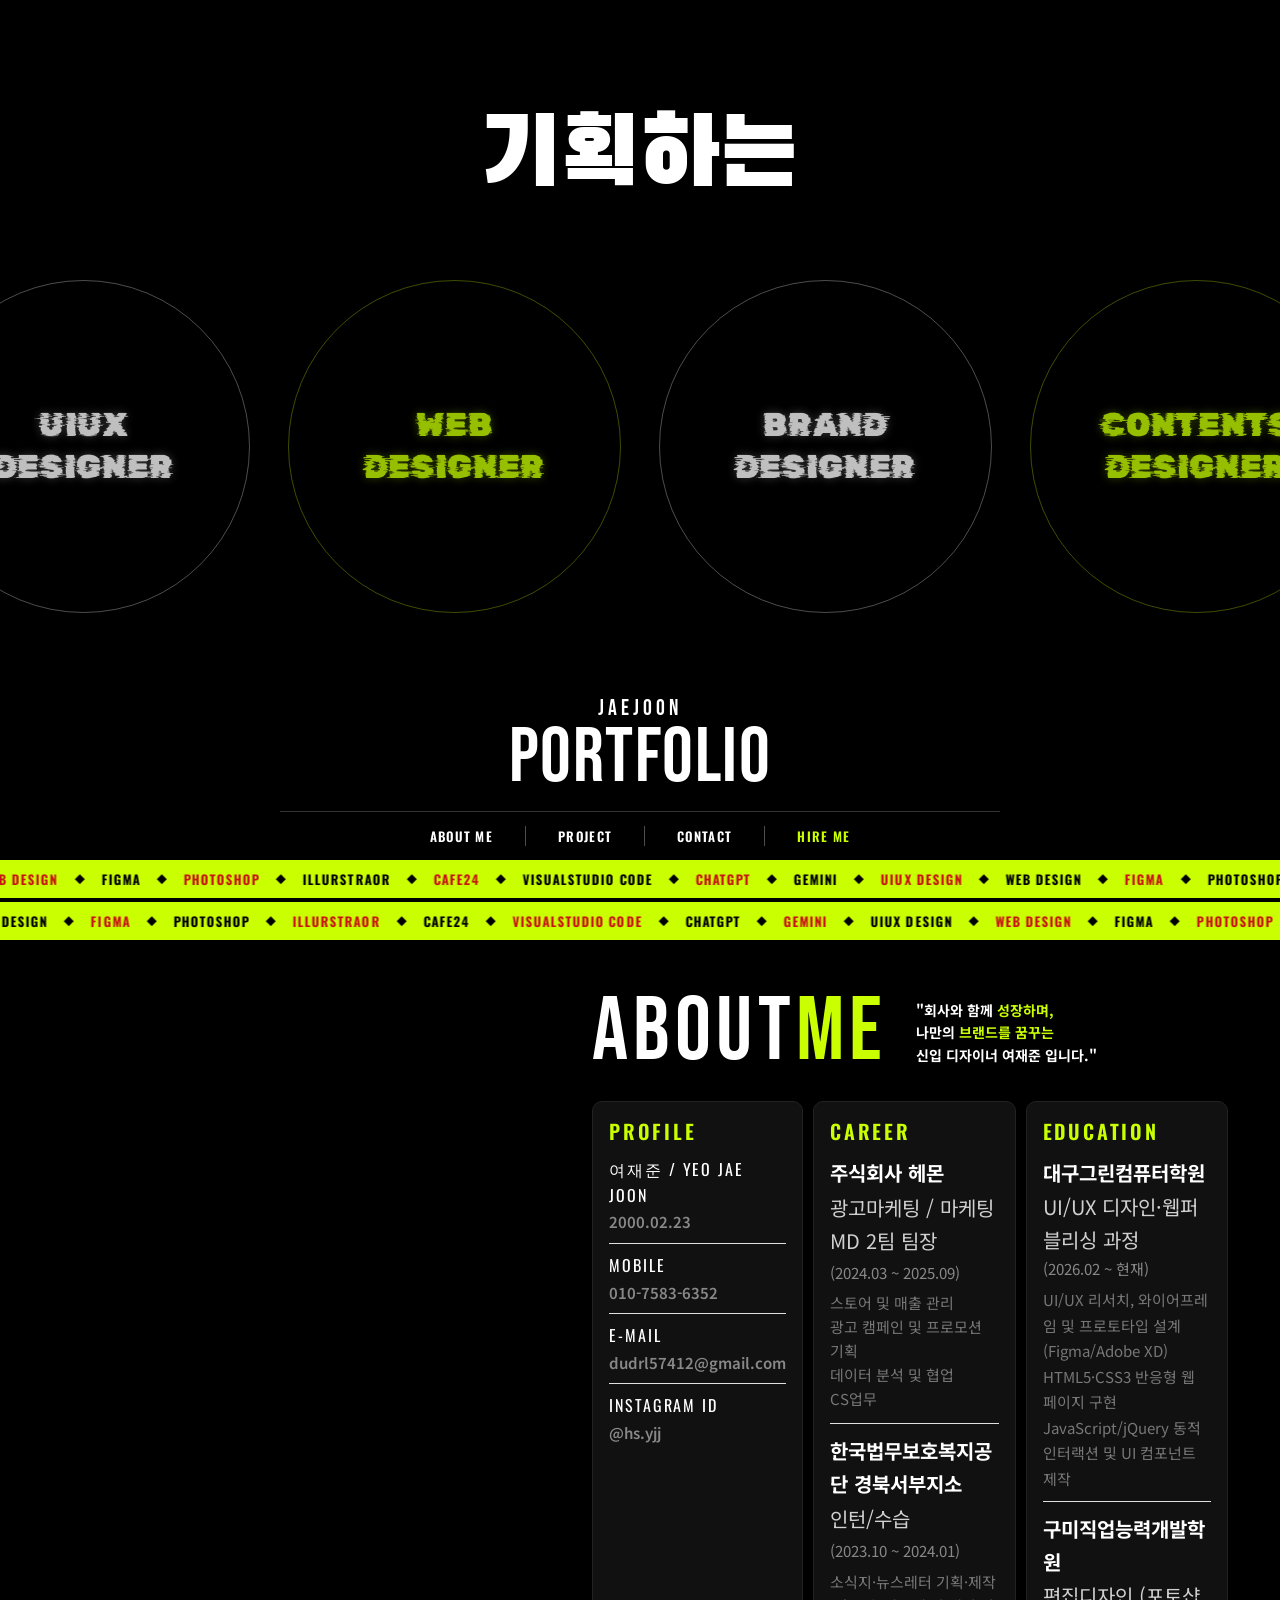
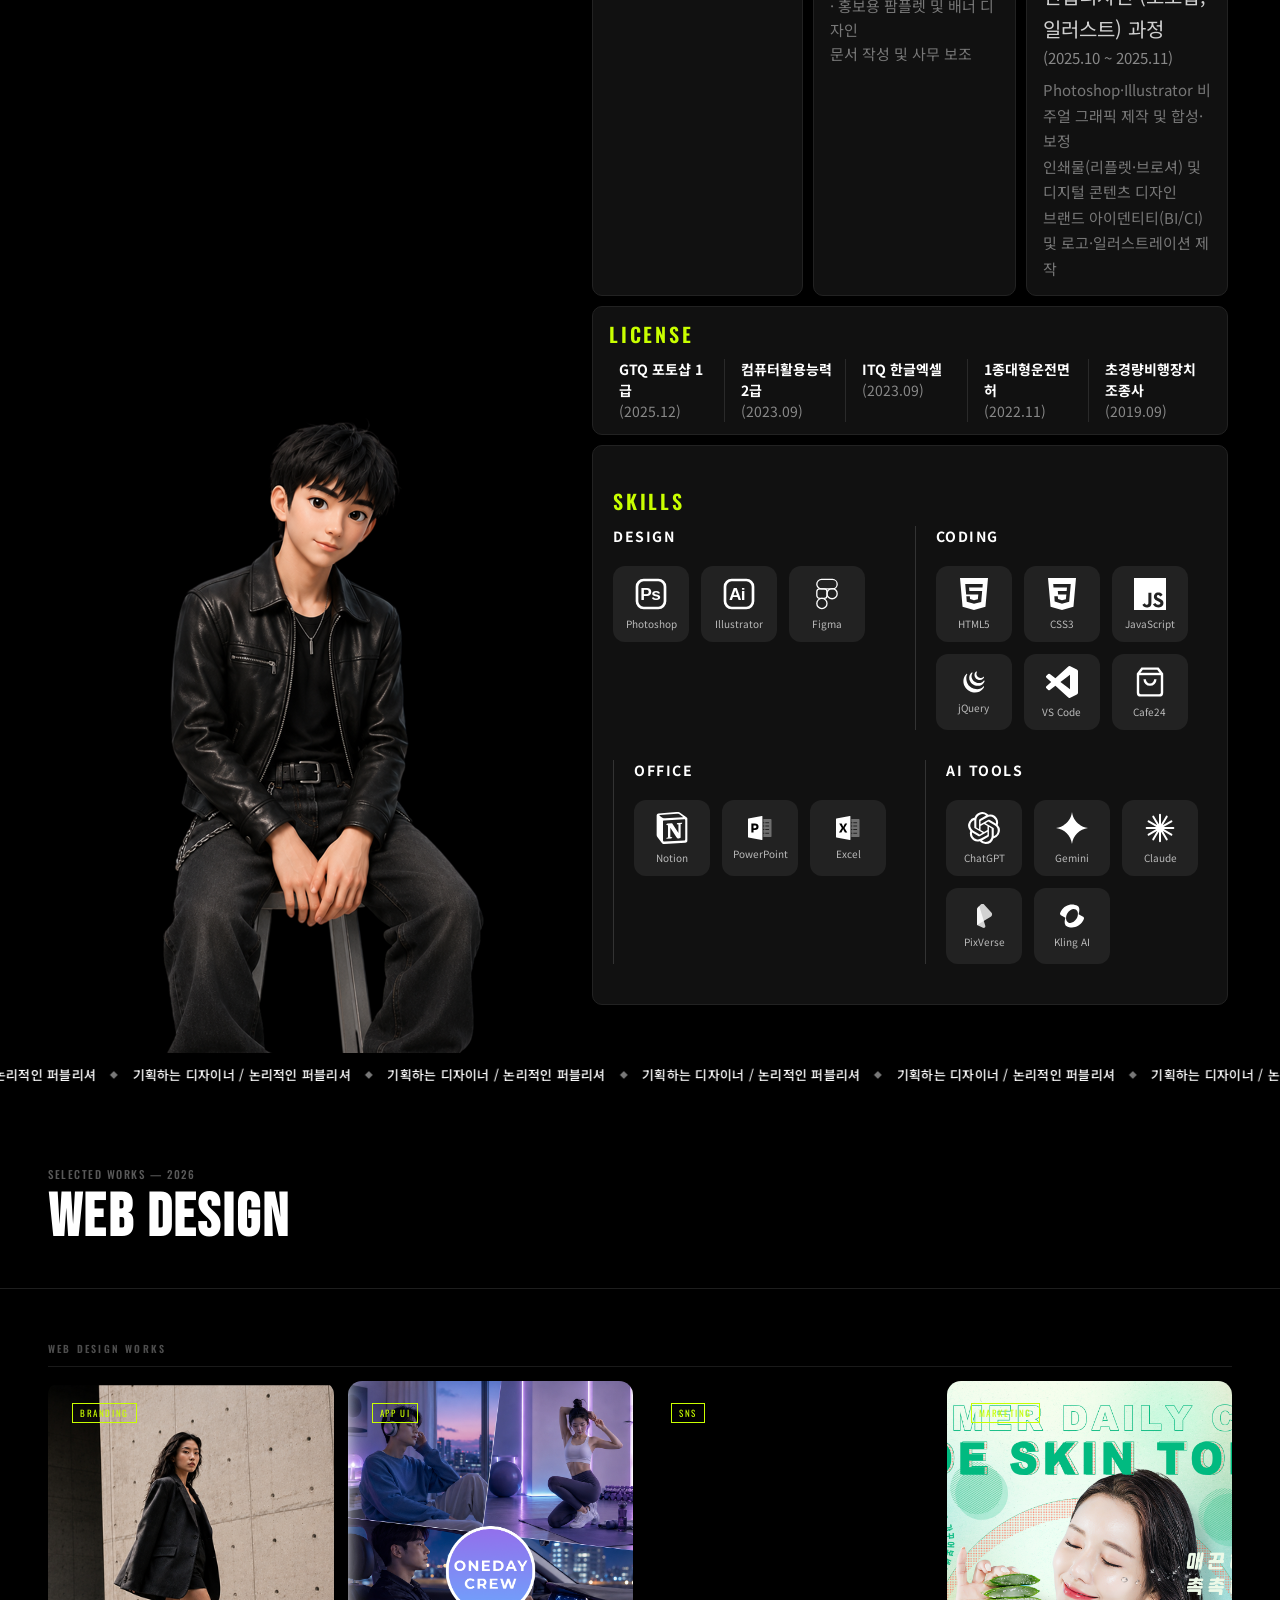
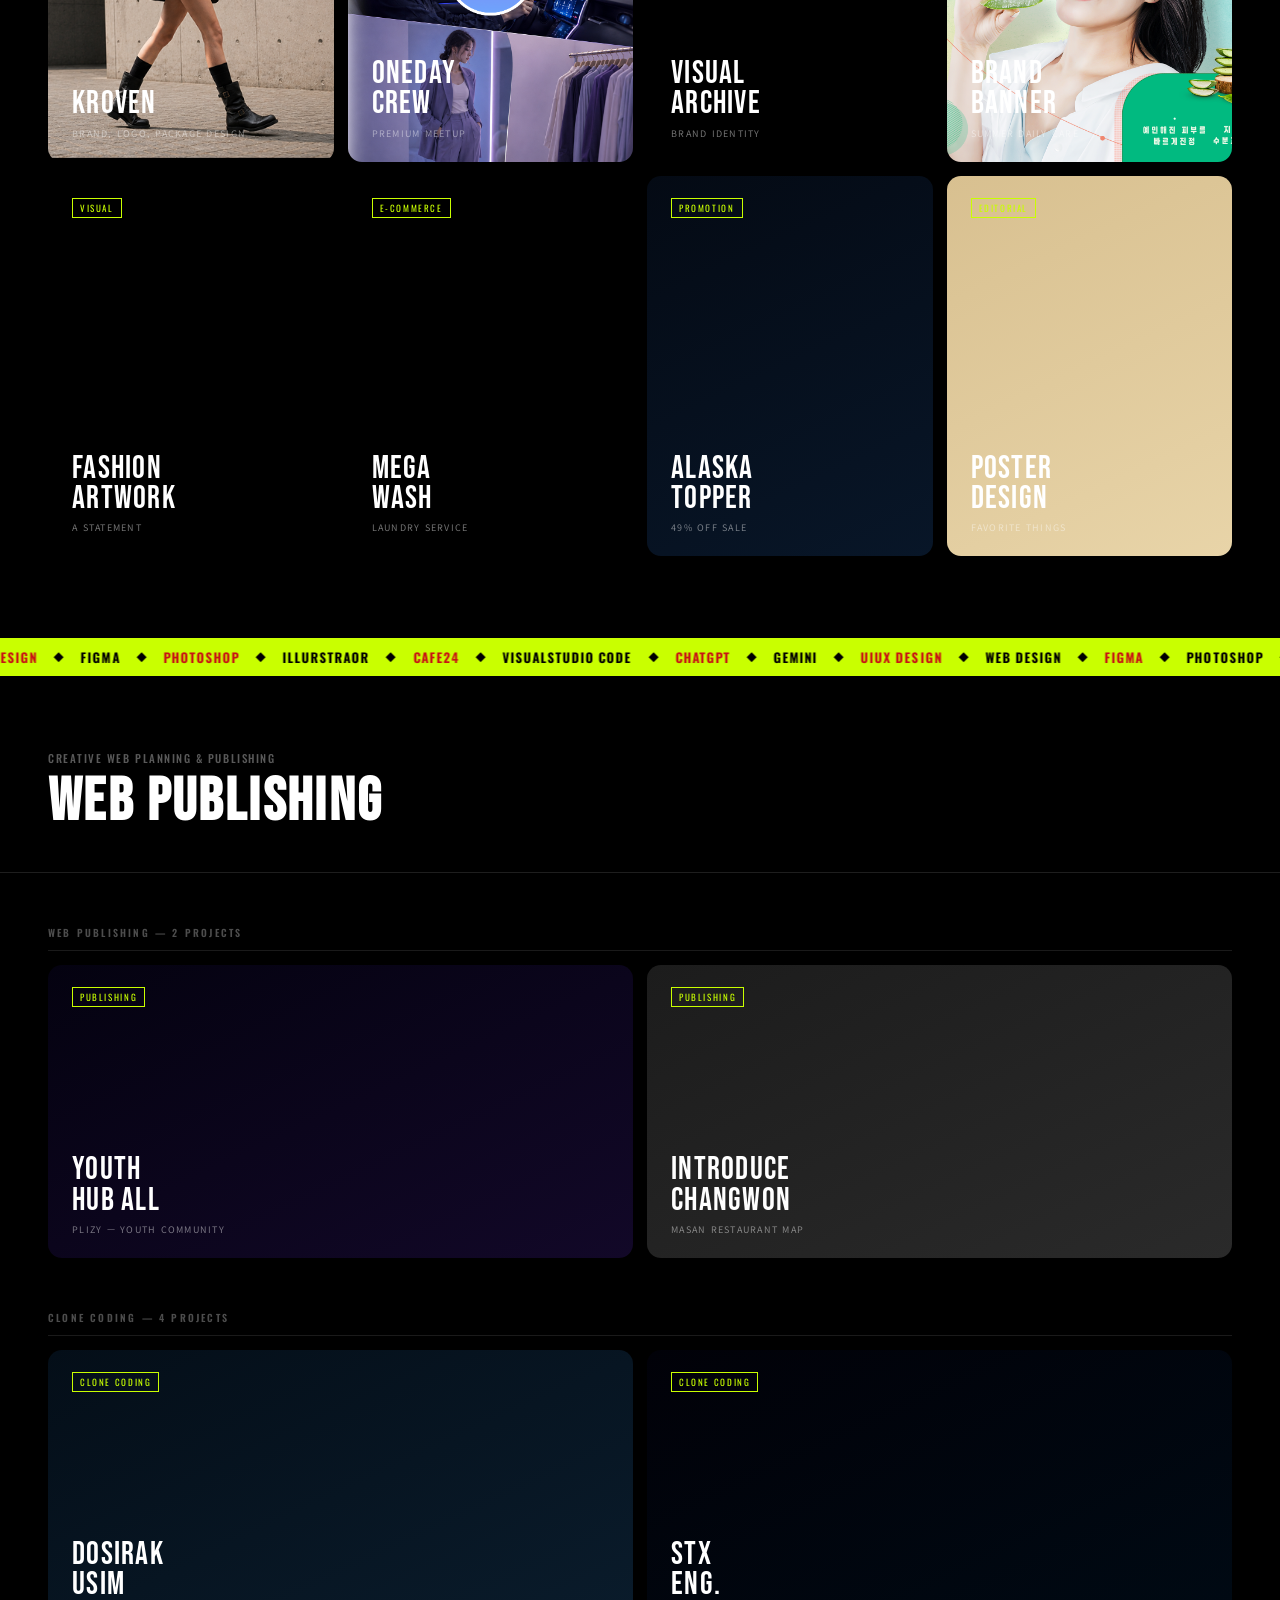
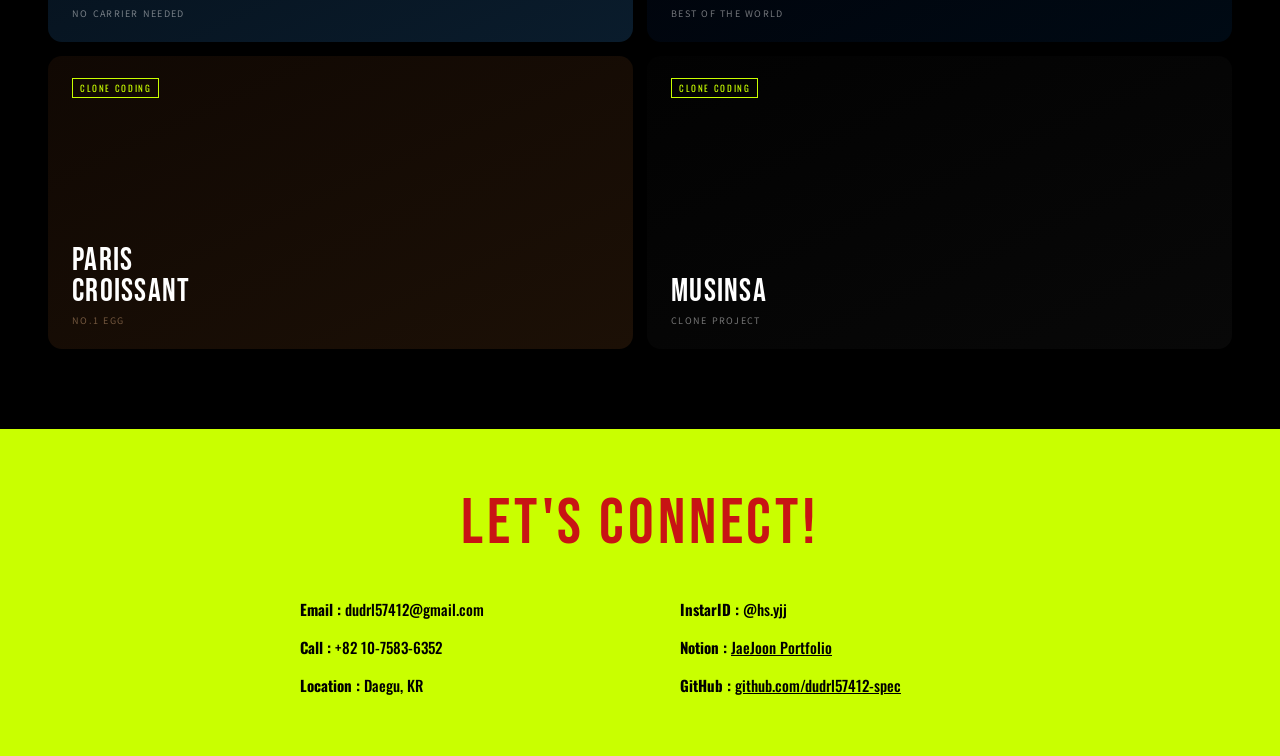
==== commit f45998c8: "웹디자인 포폴카드 이미지작업중" ====
--- a/index.html
+++ b/index.html
@@ -39,7 +39,7 @@
       rel="stylesheet"
     />
     <script src="main.js" defer></script>
-    <link rel="stylesheet" href="main.css" />
+    <link rel="stylesheet" href="css/main.css" />
   </head>
   <body>
     <!-- ① HERO — sticky 고정 -->
@@ -170,20 +170,22 @@
                 <div class="card-title">Career</div>
                 <div class="card-body">
                   <strong>주식회사 헤몬</strong>
-                  <div style="font-size: 11px; margin: 2px 0 4px">
+                  <div style="font-size: 20px; margin: 2px 0 4px">
                     광고마케팅 / 마케팅MD 2팀 팀장
                   </div>
                   <div class="sub">(2024.03 ~ 2025.09)</div>
                   <div
                     style="
+                      margin-bottom: 12px;
                       margin-top: 6px;
-                      font-size: 10px;
+                      font-size: 15px;
                       color: #777;
                       line-height: 1.6;
                     "
                   >
-                    스토어 및 매출 관리 · 광고 캠페인 및 프로모션 기획<br />
-                    데이터 분석 및 협업 · CS업무
+                    스토어 및 매출 관리 <br />
+                    광고 캠페인 및 프로모션 기획<br />
+                    데이터 분석 및 협업 <br />CS업무
                   </div>
                   <div
                     style="
@@ -193,14 +195,14 @@
                     "
                   >
                     <strong>한국법무보호복지공단 경북서부지소</strong>
-                    <div style="font-size: 11px; margin: 2px 0 4px">
+                    <div style="font-size: 20px; margin: 2px 0 4px">
                       인턴/수습
                     </div>
                     <div class="sub">(2023.10 ~ 2024.01)</div>
                     <div
                       style="
                         margin-top: 6px;
-                        font-size: 10px;
+                        font-size: 15px;
                         color: #777;
                         line-height: 1.6;
                       "
@@ -221,7 +223,7 @@
                   <div
                     style="
                       margin-top: 6px;
-                      font-size: 10px;
+                      font-size: 15px;
                       color: #777;
                       line-height: 1.7;
                     "
@@ -244,7 +246,7 @@
                     <div
                       style="
                         margin-top: 6px;
-                        font-size: 10px;
+                        font-size: 15px;
                         color: #777;
                         line-height: 1.7;
                       "
@@ -821,6 +823,9 @@
             data-project="miseki"
             style="aspect-ratio: 3/4"
           >
+            <div class="card-bg-1"></div>
+            <div class="card-bg-2"></div>
+            <div class="card-bg-3"></div>
             <div class="pf-inner">
               <span class="pf-tag">SNS</span>
               <div class="pf-inner-text">
@@ -885,6 +890,7 @@
             data-project="skin"
             style="aspect-ratio: 3/4"
           >
+            <div class="card-bg-2"></div>
             <div class="pf-inner">
               <span class="pf-tag">Marketing</span>
               <div class="pf-inner-text">
@@ -959,6 +965,8 @@
             data-project="notjust"
             style="aspect-ratio: 3/4"
           >
+            <div class="card-bg-1"></div>
+            <div class="card-bg-2"></div>
             <div class="pf-inner">
               <span class="pf-tag">Visual</span>
               <div class="pf-inner-text">
@@ -1058,7 +1066,7 @@
                   class="pf-view-btn btn-gallery"
                   onclick="
                     event.stopPropagation();
-                    openGalleryModal(
+                    window.openGalleryModal(
                       this.closest('.portfolio-card').dataset.project,
                     );
                   "
--- a/css/main.css
+++ b/css/main.css
@@ -0,0 +1,5 @@
+@import url("page1.css");
+@import url("page2.css");
+@import url("page3.css");
+@import url("page4.css");
+@import url("footer.css");
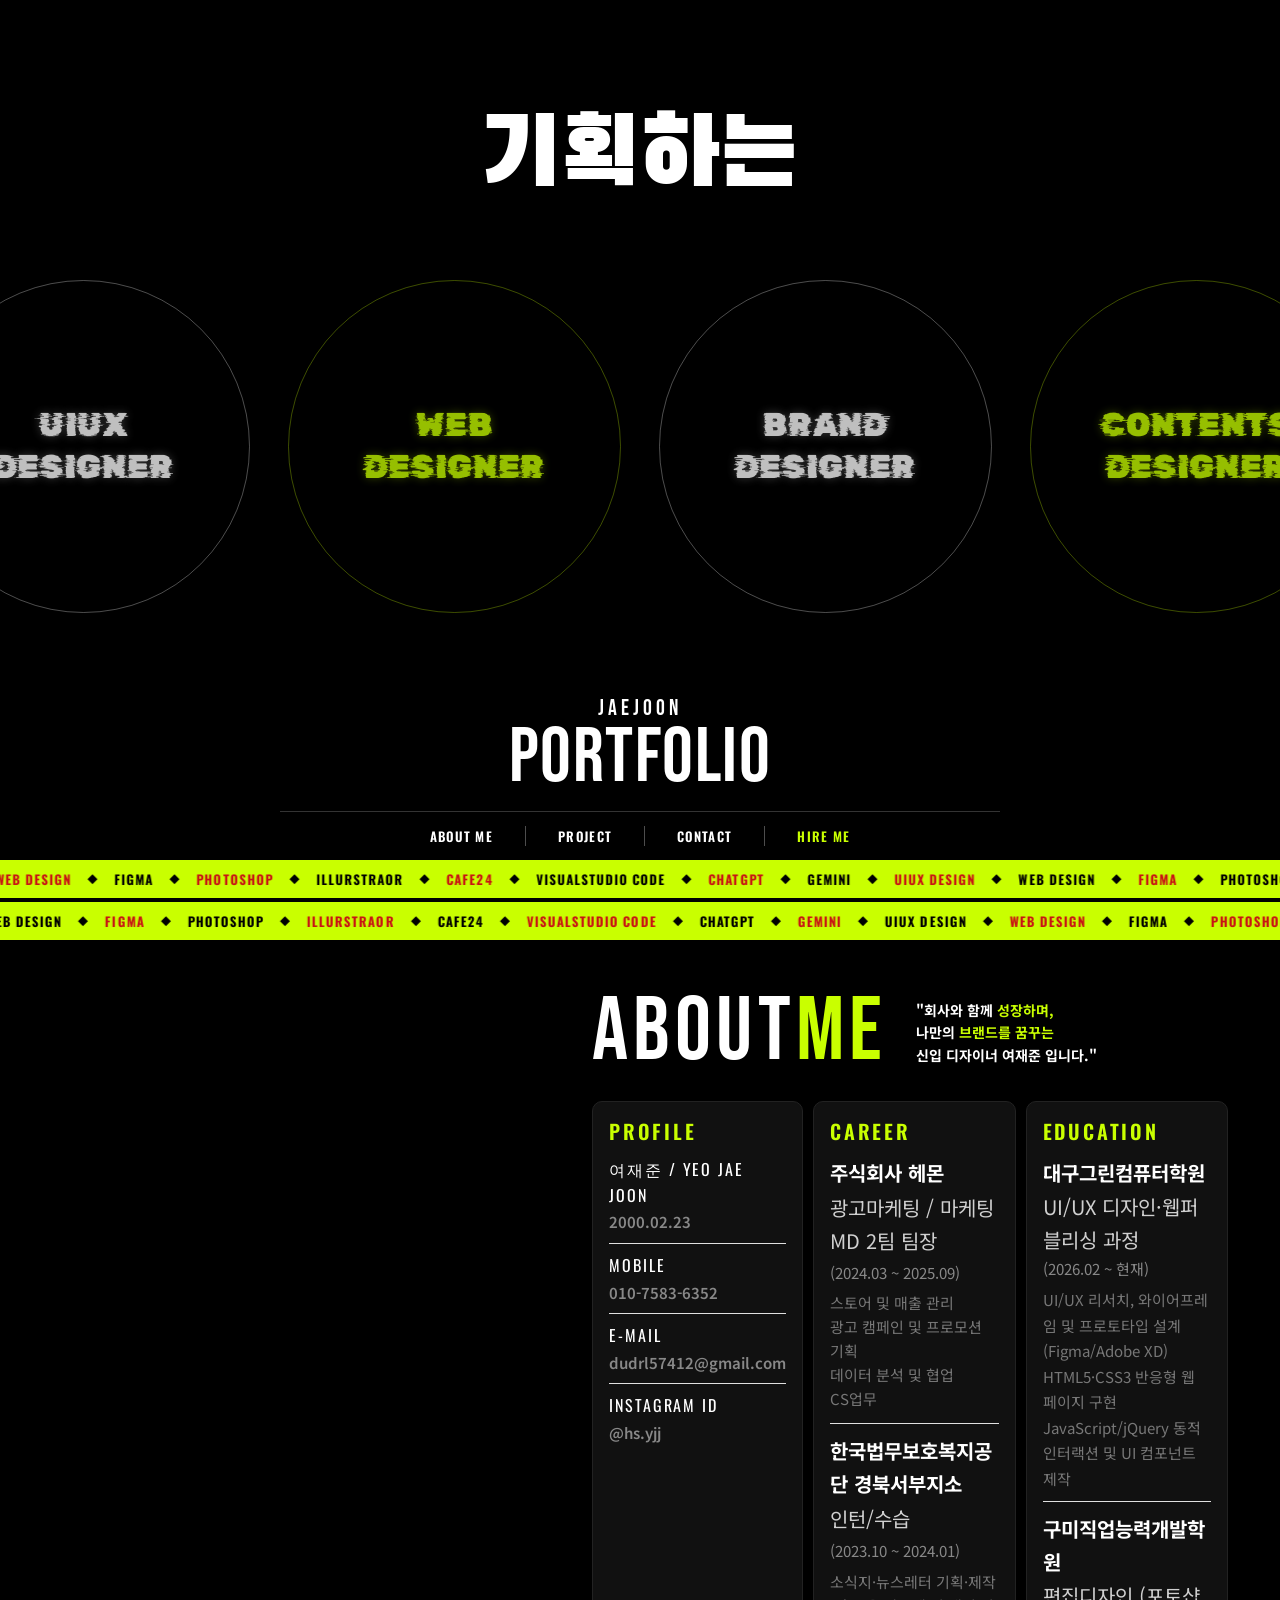
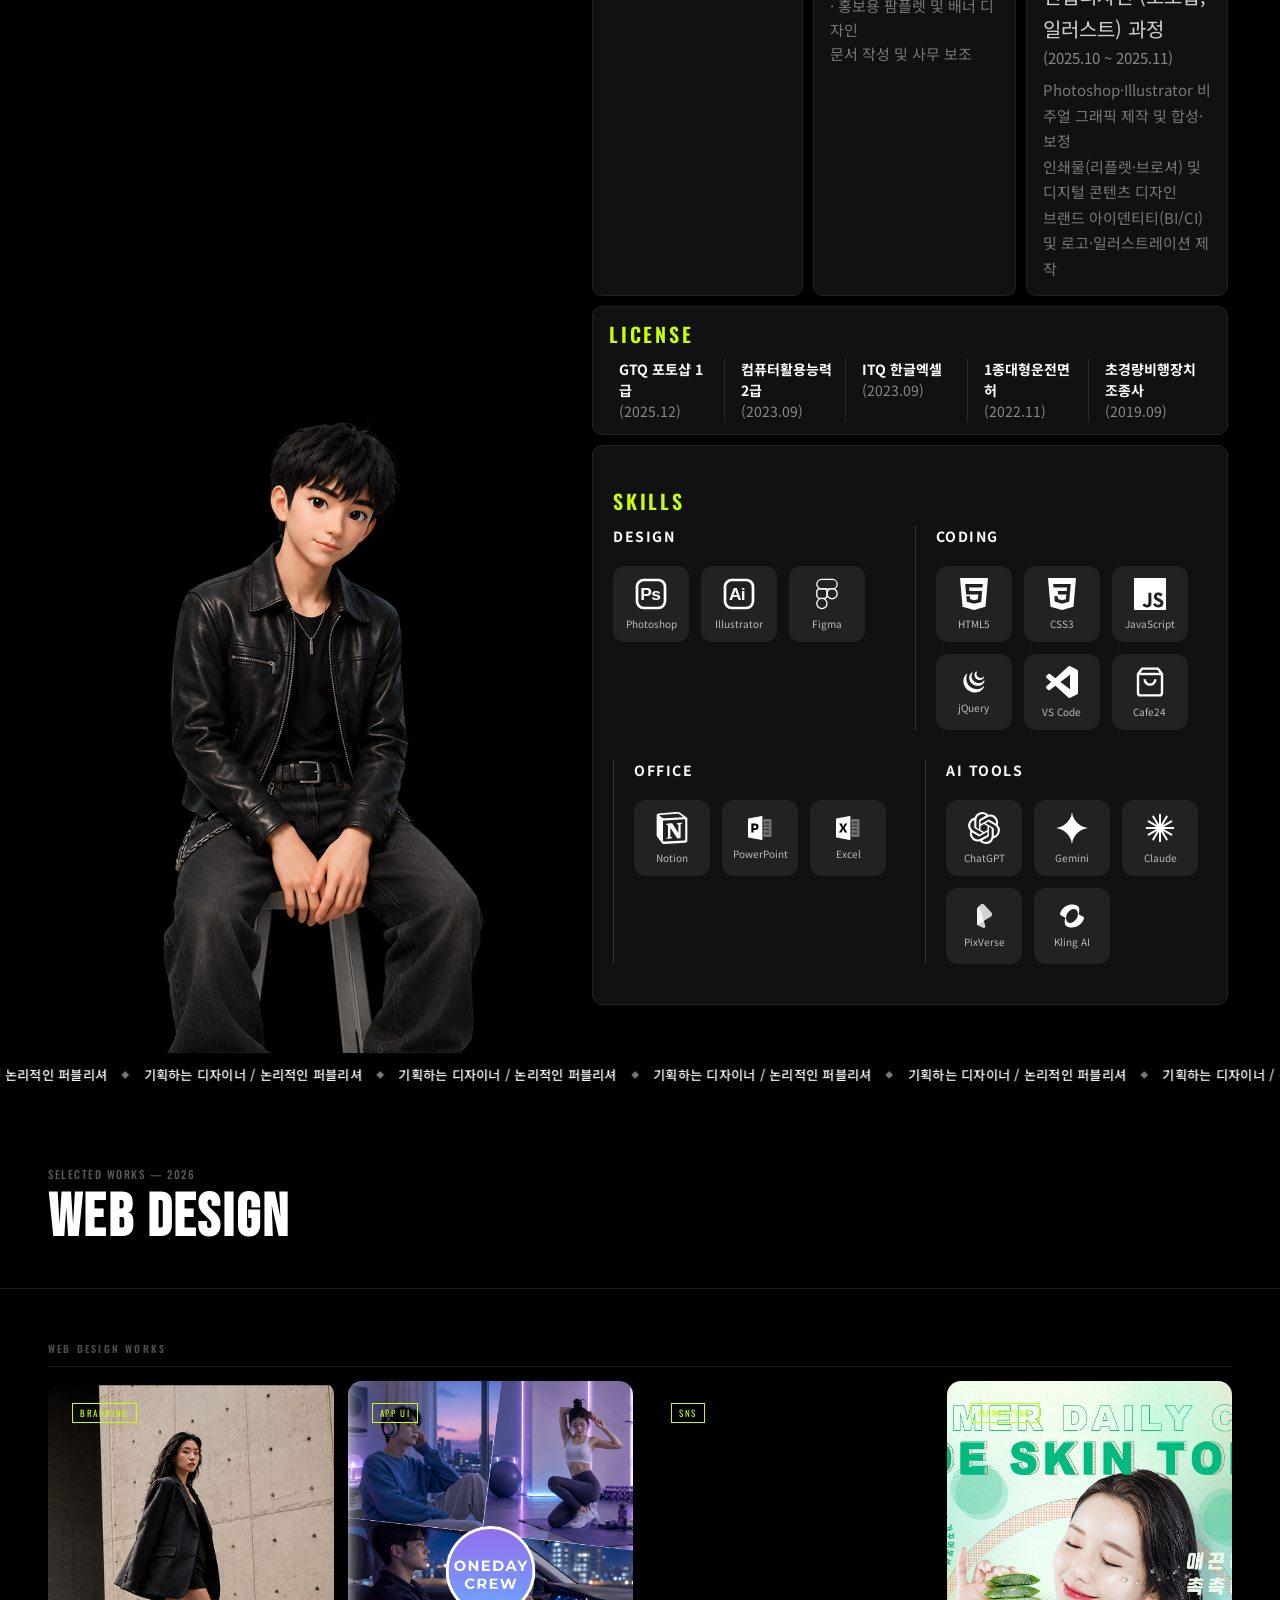
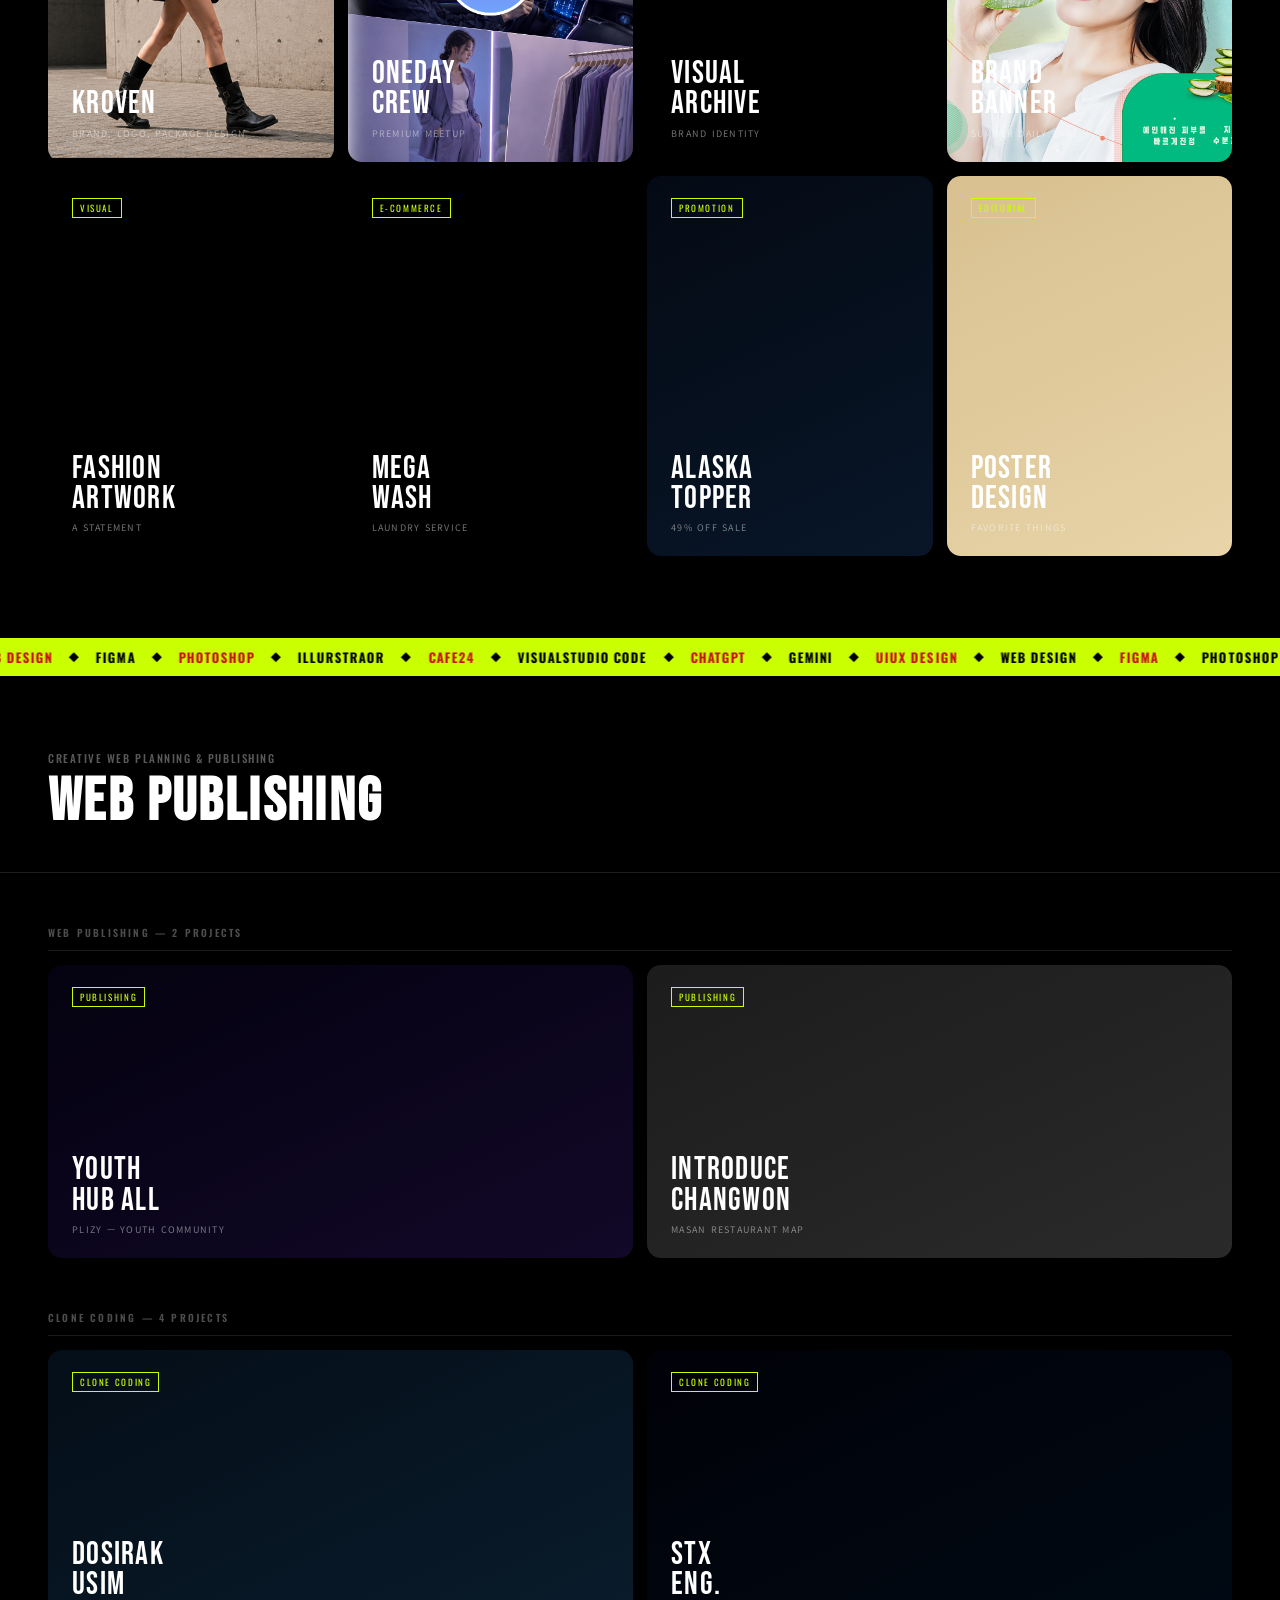
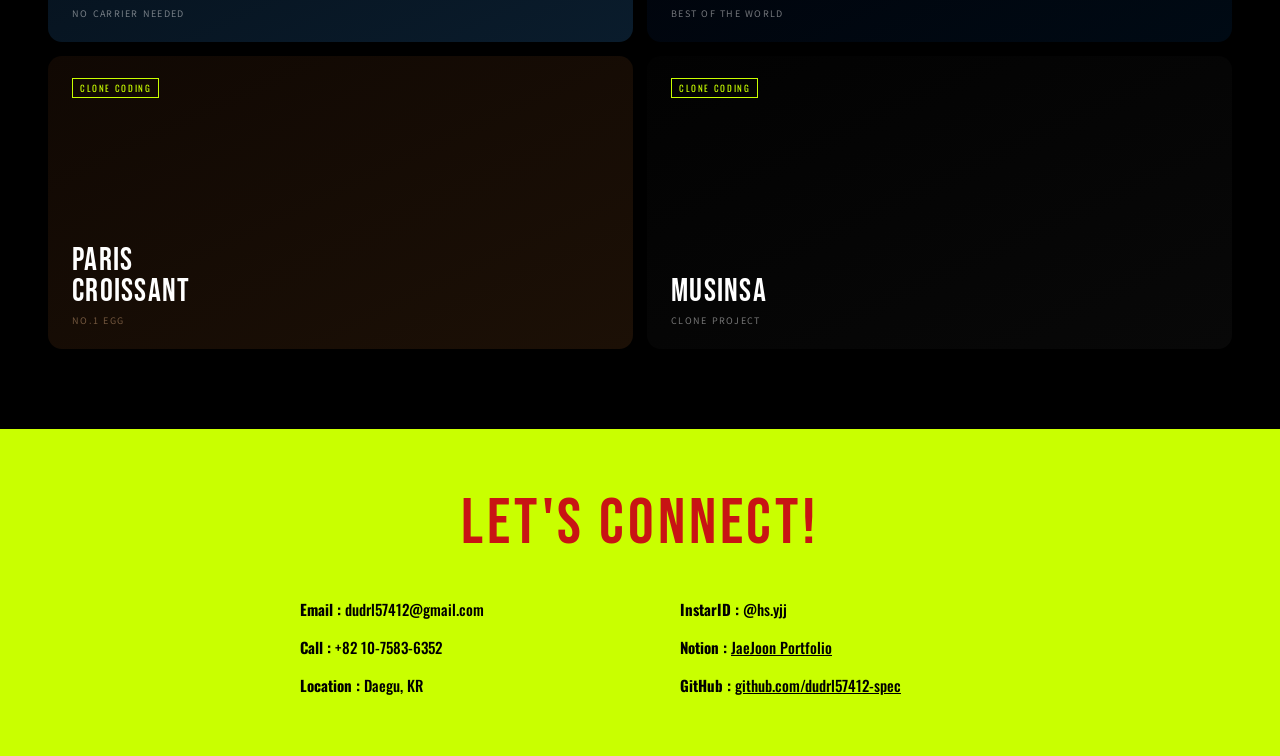
==== commit 22802f5e: "페이지 3이미지 전부다 넣음" ====
--- a/index.html
+++ b/index.html
@@ -633,7 +633,7 @@
         <div
           style="
             display: grid;
-            grid-template-columns: repeat(4, 1fr);
+            grid-template-columns: repeat(auto-fit, minmax(250px, 1fr));
             gap: 14px;
             margin-top: 14px;
           "
@@ -955,7 +955,7 @@
         <div
           style="
             display: grid;
-            grid-template-columns: repeat(4, 1fr);
+            grid-template-columns: repeat(auto-fit, minmax(250px, 1fr));
             gap: 14px;
             margin-top: 14px;
           "
@@ -1121,6 +1121,9 @@
             data-project="alaska"
             style="aspect-ratio: 3/4"
           >
+            <div class="card-bg-1"></div>
+            <div class="card-bg-2"></div>
+            <div class="card-bg-3"></div>
             <div class="pf-inner">
               <span class="pf-tag">Promotion</span>
               <div class="pf-inner-text">
@@ -1185,6 +1188,10 @@
             data-project="bagel"
             style="aspect-ratio: 3/4"
           >
+            <div class="card-bg-1"></div>
+            <div class="card-bg-2"></div>
+            <div class="card-bg-3"></div>
+            <div class="card-bg-4"></div>
             <div class="pf-inner">
               <span class="pf-tag">Editorial</span>
               <div class="pf-inner-text">
@@ -1265,7 +1272,7 @@
         <div
           style="
             display: grid;
-            grid-template-columns: 1fr 1fr;
+            grid-template-columns: repeat(auto-fit, minmax(250px, 1fr));
             gap: 14px;
             margin-top: 14px;
           "
@@ -1457,7 +1464,7 @@
         <div
           style="
             display: grid;
-            grid-template-columns: 1fr 1fr;
+            grid-template-columns: repeat(auto-fit, minmax(250px, 1fr));
             gap: 14px;
             margin-top: 14px;
           "
@@ -1646,7 +1653,7 @@
         <div
           style="
             display: grid;
-            grid-template-columns: 1fr 1fr;
+            grid-template-columns: repeat(auto-fit, minmax(250px, 1fr));
             gap: 14px;
             margin-top: 14px;
           "
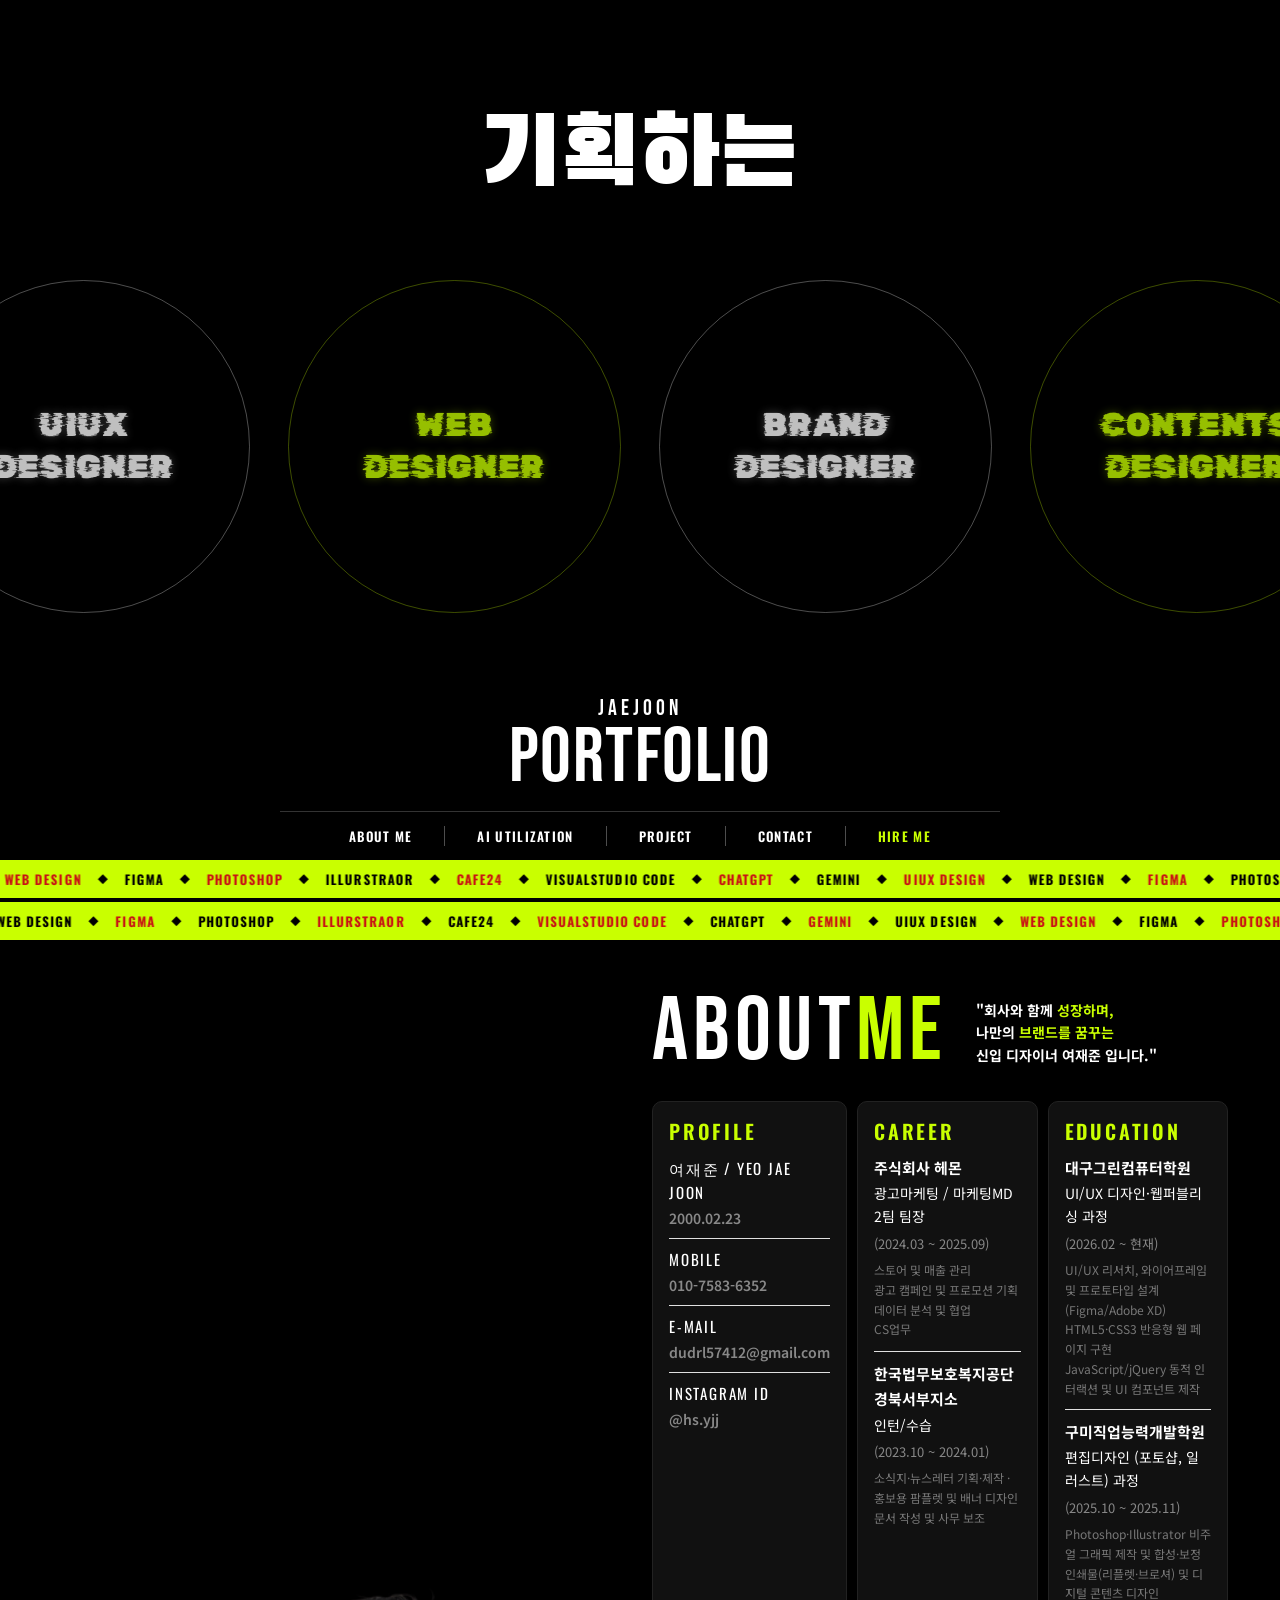
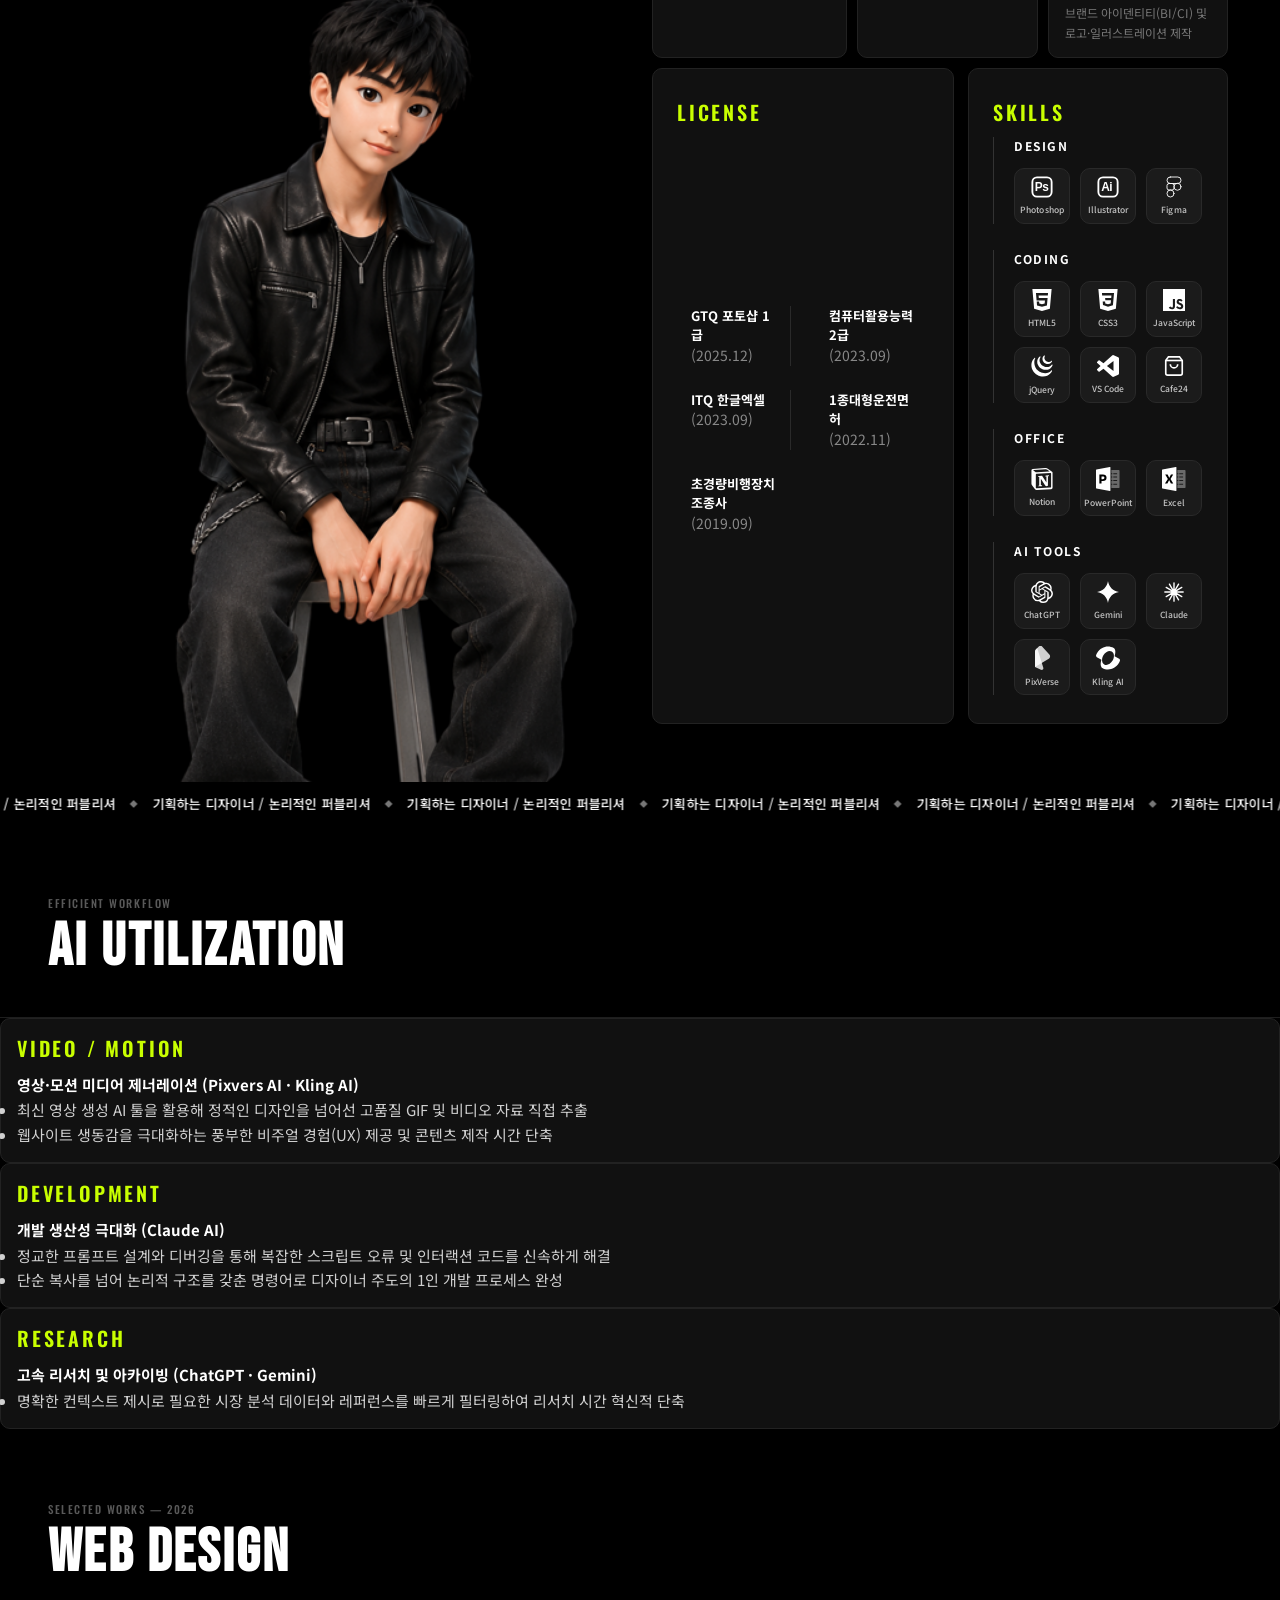
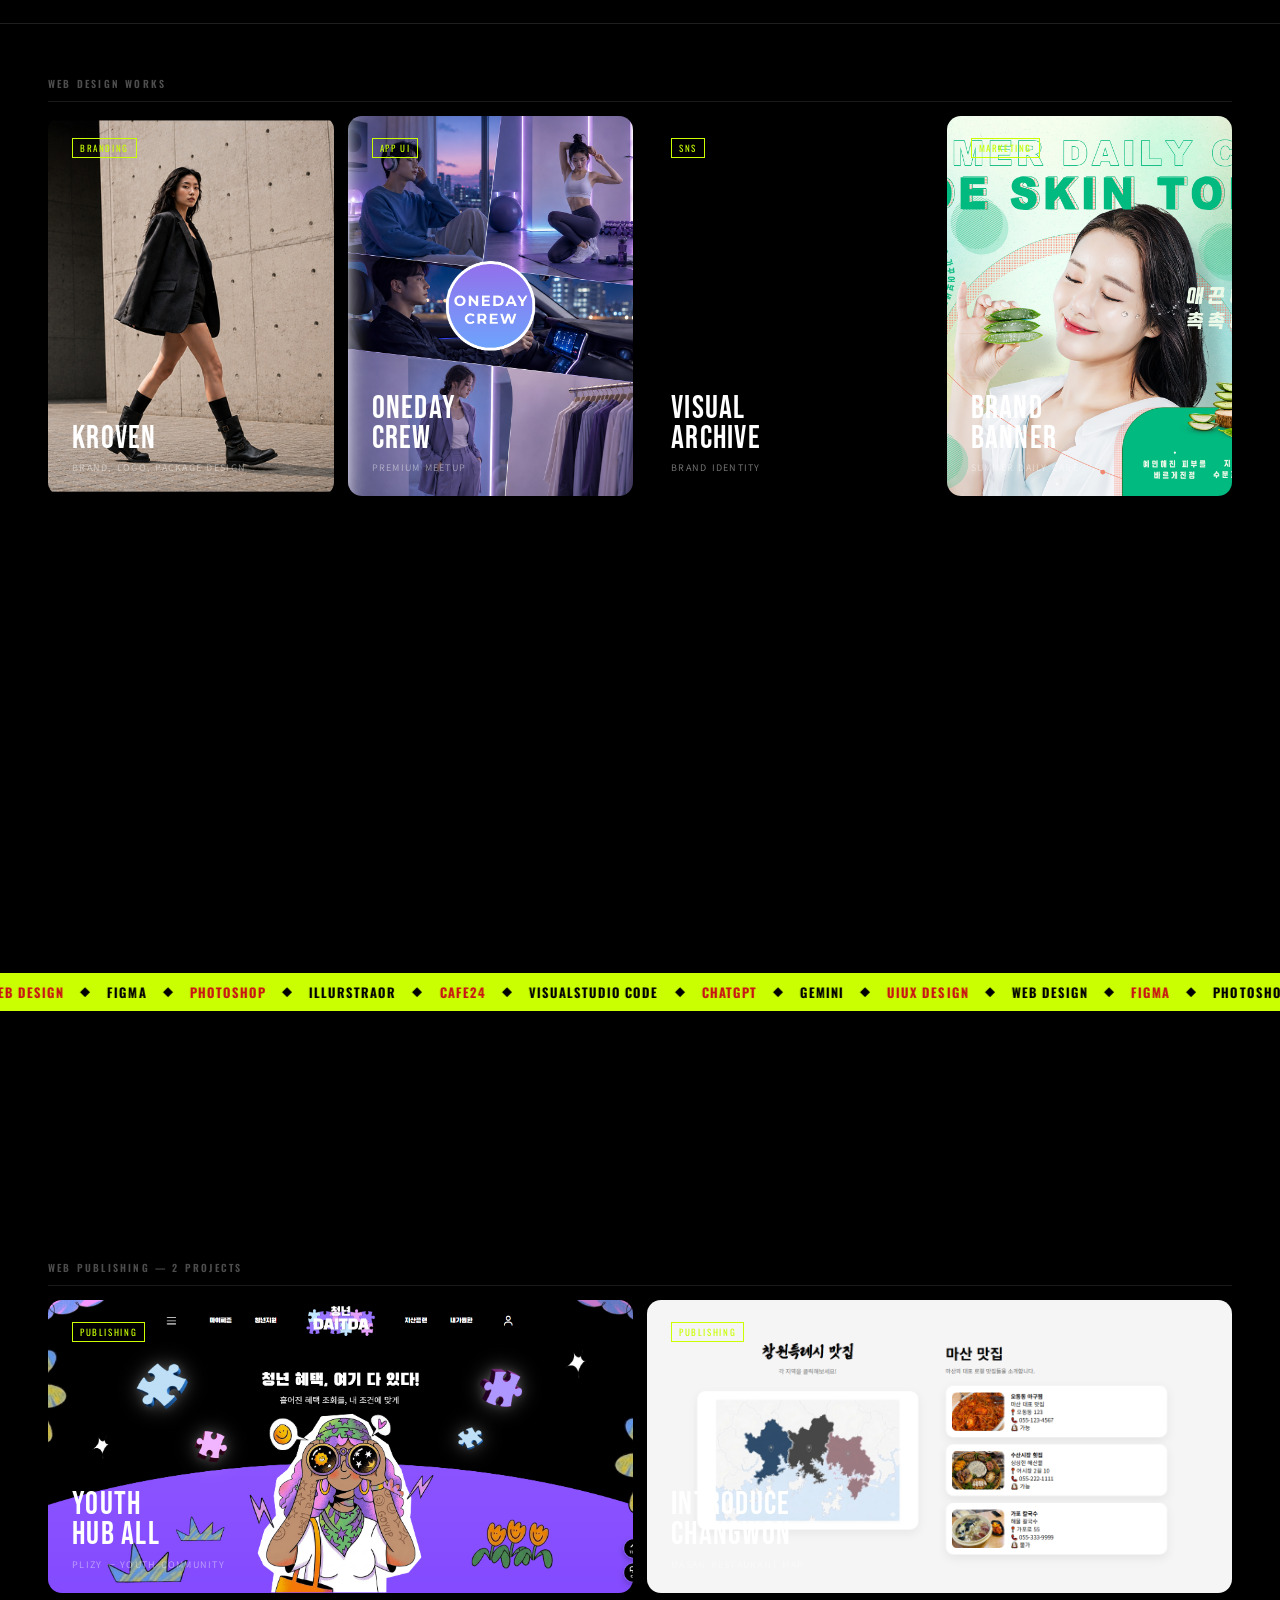
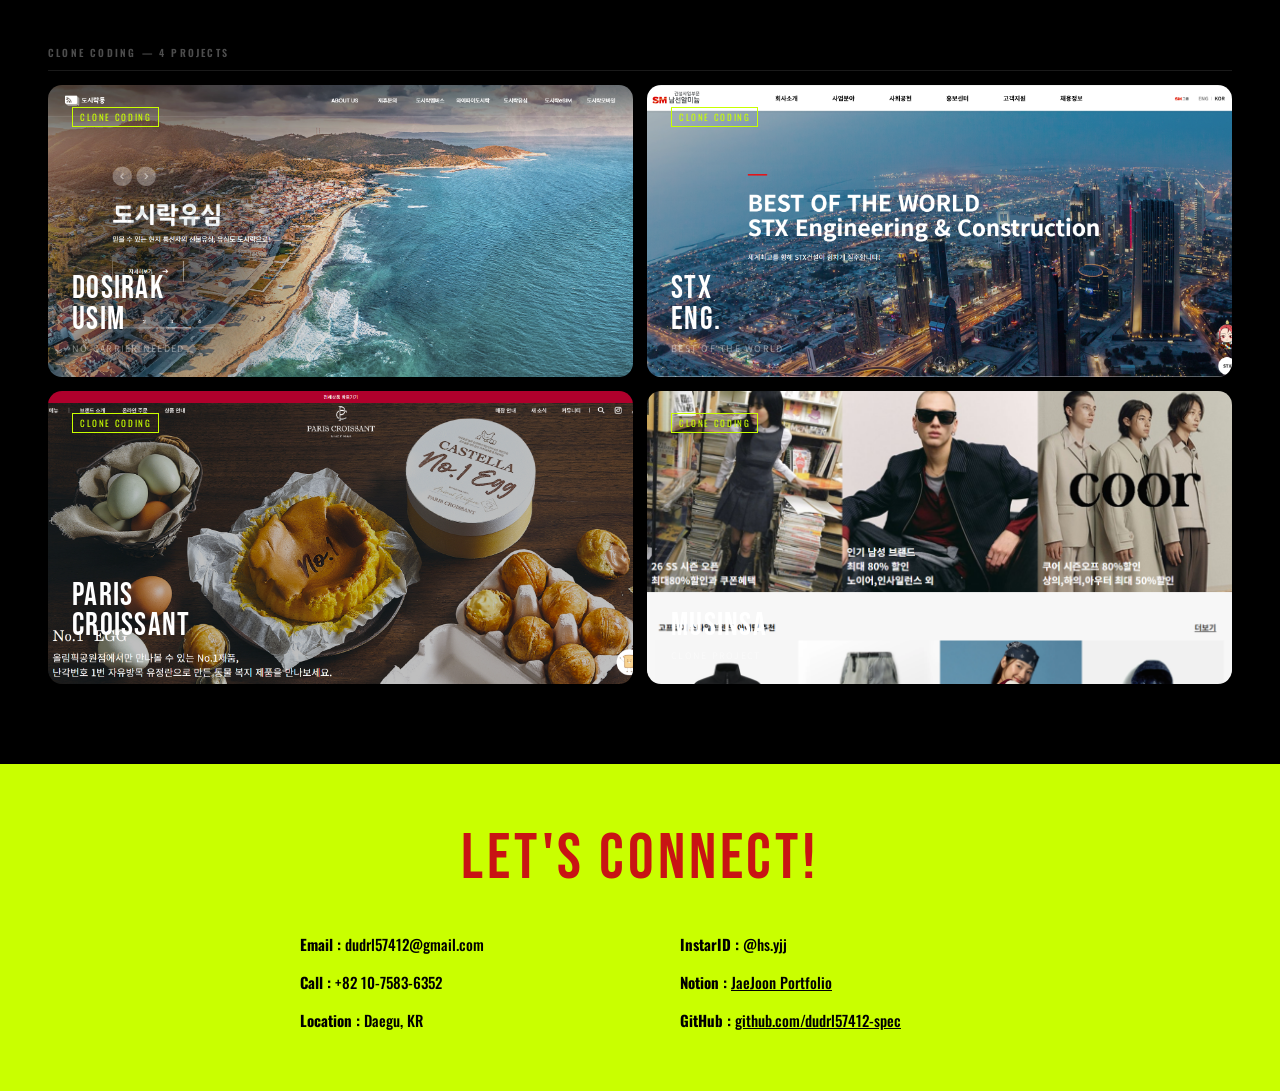
==== commit 05a33f87: "ai기능 내용 추가" ====
--- a/index.html
+++ b/index.html
@@ -68,6 +68,7 @@
           <div class="hero-divider"></div>
           <ul class="hero-nav-bottom">
             <li><a href="#about">ABOUT ME</a></li>
+            <li><a href="#ai-workflow">AI UTILIZATION</a></li>
             <li><a href="#webdesign">PROJECT</a></li>
             <li><a href="#contact">CONTACT</a></li>
             <li>
@@ -127,7 +128,7 @@
               </p>
             </div>
             <div class="about-cards">
-              <div class="card">
+              <div class="card pf-card-reveal">
                 <div class="card-title">Profile</div>
                 <div class="card-body">
                   <div class="card-label">여재준 / YEO JAE JOON</div>
@@ -166,47 +167,22 @@
                   <div class="card-value">@hs.yjj</div>
                 </div>
               </div>
-              <div class="card">
+              <div class="card pf-card-reveal">
                 <div class="card-title">Career</div>
                 <div class="card-body">
-                  <strong>주식회사 헤몬</strong>
-                  <div style="font-size: 20px; margin: 2px 0 4px">
-                    광고마케팅 / 마케팅MD 2팀 팀장
-                  </div>
+                  <strong class="card-entry-title">주식회사 헤몬</strong>
+                  <div class="card-entry-role">광고마케팅 / 마케팅MD 2팀 팀장</div>
                   <div class="sub">(2024.03 ~ 2025.09)</div>
-                  <div
-                    style="
-                      margin-bottom: 12px;
-                      margin-top: 6px;
-                      font-size: 15px;
-                      color: #777;
-                      line-height: 1.6;
-                    "
-                  >
+                  <div class="card-entry-desc" style="margin-bottom: 12px">
                     스토어 및 매출 관리 <br />
                     광고 캠페인 및 프로모션 기획<br />
                     데이터 분석 및 협업 <br />CS업무
                   </div>
-                  <div
-                    style="
-                      margin-top: 10px;
-                      padding-top: 10px;
-                      border-top: 1px solid #e0e0e0;
-                    "
-                  >
-                    <strong>한국법무보호복지공단 경북서부지소</strong>
-                    <div style="font-size: 20px; margin: 2px 0 4px">
-                      인턴/수습
-                    </div>
+                  <div class="card-entry-divider">
+                    <strong class="card-entry-title">한국법무보호복지공단 경북서부지소</strong>
+                    <div class="card-entry-role">인턴/수습</div>
                     <div class="sub">(2023.10 ~ 2024.01)</div>
-                    <div
-                      style="
-                        margin-top: 6px;
-                        font-size: 15px;
-                        color: #777;
-                        line-height: 1.6;
-                      "
-                    >
+                    <div class="card-entry-desc">
                       소식지·뉴스레터 기획·제작 · 홍보용 팜플렛 및 배너
                       디자인<br />
                       문서 작성 및 사무 보조
@@ -214,43 +190,23 @@
                   </div>
                 </div>
               </div>
-              <div class="card">
+              <div class="card pf-card-reveal">
                 <div class="card-title">Education</div>
                 <div class="card-body">
-                  <strong>대구그린컴퓨터학원</strong>
-                  <div>UI/UX 디자인·웹퍼블리싱 과정</div>
+                  <strong class="card-entry-title">대구그린컴퓨터학원</strong>
+                  <div class="card-entry-role">UI/UX 디자인·웹퍼블리싱 과정</div>
                   <div class="sub">(2026.02 ~ 현재)</div>
-                  <div
-                    style="
-                      margin-top: 6px;
-                      font-size: 15px;
-                      color: #777;
-                      line-height: 1.7;
-                    "
-                  >
+                  <div class="card-entry-desc">
                     UI/UX 리서치, 와이어프레임 및 프로토타입 설계(Figma/Adobe
                     XD)<br />
                     HTML5·CSS3 반응형 웹 페이지 구현<br />
                     JavaScript/jQuery 동적 인터랙션 및 UI 컴포넌트 제작
                   </div>
-                  <div
-                    style="
-                      margin-top: 10px;
-                      padding-top: 10px;
-                      border-top: 1px solid #e0e0e0;
-                    "
-                  >
-                    <strong>구미직업능력개발학원</strong>
-                    <div>편집디자인 (포토샵, 일러스트) 과정</div>
+                  <div class="card-entry-divider">
+                    <strong class="card-entry-title">구미직업능력개발학원</strong>
+                    <div class="card-entry-role">편집디자인 (포토샵, 일러스트) 과정</div>
                     <div class="sub">(2025.10 ~ 2025.11)</div>
-                    <div
-                      style="
-                        margin-top: 6px;
-                        font-size: 15px;
-                        color: #777;
-                        line-height: 1.7;
-                      "
-                    >
+                    <div class="card-entry-desc">
                       Photoshop·Illustrator 비주얼 그래픽 제작 및 합성·보정<br />
                       인쇄물(리플렛·브로셔) 및 디지털 콘텐츠 디자인<br />
                       브랜드 아이덴티티(BI/CI) 및 로고·일러스트레이션 제작
@@ -259,7 +215,8 @@
                 </div>
               </div>
             </div>
-            <div class="license-card">
+            <div class="about-bottom-row">
+              <div class="license-card pf-card-reveal">
               <div class="license-title">License</div>
               <div class="license-grid" style="divide-color: #e0e0e0">
                 <div class="license-item">
@@ -282,7 +239,7 @@
             <!-- ==========================================
      PORTFOLIO SKILLS SECTION
      ========================================== -->
-            <div class="skills-container-new">
+            <div class="skills-container-new pf-card-reveal">
               <div class="skills-title-new">Skills</div>
 
               <div class="skills-row-new">
@@ -611,6 +568,7 @@
                 </div>
               </div>
             </div>
+            </div>
           </div>
         </div>
       </section>
@@ -620,6 +578,70 @@
           <div class="marquee-track" id="c1-r3"></div>
         </div>
       </section>
+
+      <div class="section-heading reveal" id="ai-workflow">
+        <div>
+          <p>Efficient Workflow</p>
+          <h2>AI Utilization</h2>
+        </div>
+      </div>
+      <div class="ai-workflow-section reveal">
+        <div class="ai-workflow-grid">
+          <div class="card pf-card-reveal">
+            <div class="card-title">Video / Motion</div>
+            <div class="card-body">
+              <div class="card-entry-title">
+                영상·모션 미디어 제너레이션
+                <span class="ai-card-tools">(Pixvers AI · Kling AI)</span>
+              </div>
+              <ul class="ai-bullet-list">
+                <li>
+                  최신 영상 생성 AI 툴을 활용해 정적인 디자인을 넘어선
+                  고품질 GIF 및 비디오 자료 직접 추출
+                </li>
+                <li>
+                  웹사이트 생동감을 극대화하는 풍부한 비주얼 경험(UX) 제공
+                  및 콘텐츠 제작 시간 단축
+                </li>
+              </ul>
+            </div>
+          </div>
+          <div class="card pf-card-reveal">
+            <div class="card-title">Development</div>
+            <div class="card-body">
+              <div class="card-entry-title">
+                개발 생산성 극대화
+                <span class="ai-card-tools">(Claude AI)</span>
+              </div>
+              <ul class="ai-bullet-list">
+                <li>
+                  정교한 프롬프트 설계와 디버깅을 통해 복잡한 스크립트
+                  오류 및 인터랙션 코드를 신속하게 해결
+                </li>
+                <li>
+                  단순 복사를 넘어 논리적 구조를 갖춘 명령어로 디자이너
+                  주도의 1인 개발 프로세스 완성
+                </li>
+              </ul>
+            </div>
+          </div>
+          <div class="card pf-card-reveal">
+            <div class="card-title">Research</div>
+            <div class="card-body">
+              <div class="card-entry-title">
+                고속 리서치 및 아카이빙
+                <span class="ai-card-tools">(ChatGPT · Gemini)</span>
+              </div>
+              <ul class="ai-bullet-list">
+                <li>
+                  명확한 컨텍스트 제시로 필요한 시장 분석 데이터와
+                  레퍼런스를 빠르게 필터링하여 리서치 시간 혁신적 단축
+                </li>
+              </ul>
+            </div>
+          </div>
+        </div>
+      </div>
 
       <div class="section-heading reveal" id="webdesign">
         <div>
@@ -1317,31 +1339,6 @@
                   class="pf-view-btn btn-gallery"
                   onclick="
                     event.stopPropagation();
-                    openGalleryModal(
-                      this.closest('.portfolio-card').dataset.project,
-                    );
-                  "
-                >
-                  <svg
-                    viewBox="0 0 24 24"
-                    fill="none"
-                    stroke="currentColor"
-                    stroke-width="2"
-                    stroke-linecap="round"
-                    stroke-linejoin="round"
-                    width="12"
-                    height="12"
-                  >
-                    <rect x="3" y="3" width="18" height="18" rx="2" />
-                    <circle cx="8.5" cy="8.5" r="1.5" />
-                    <path d="m21 15-5-5L5 21" />
-                  </svg>
-                  작품보기
-                </div>
-                <div
-                  class="pf-view-btn btn-site"
-                  onclick="
-                    event.stopPropagation();
                     openSiteUrl(
                       this.closest('.portfolio-card').dataset.project,
                     );
@@ -1405,31 +1402,6 @@
                 </div>
                 <div
                   class="pf-view-btn btn-gallery"
-                  onclick="
-                    event.stopPropagation();
-                    openGalleryModal(
-                      this.closest('.portfolio-card').dataset.project,
-                    );
-                  "
-                >
-                  <svg
-                    viewBox="0 0 24 24"
-                    fill="none"
-                    stroke="currentColor"
-                    stroke-width="2"
-                    stroke-linecap="round"
-                    stroke-linejoin="round"
-                    width="12"
-                    height="12"
-                  >
-                    <rect x="3" y="3" width="18" height="18" rx="2" />
-                    <circle cx="8.5" cy="8.5" r="1.5" />
-                    <path d="m21 15-5-5L5 21" />
-                  </svg>
-                  작품보기
-                </div>
-                <div
-                  class="pf-view-btn btn-site"
                   onclick="
                     event.stopPropagation();
                     openSiteUrl(
@@ -1509,31 +1481,6 @@
                   class="pf-view-btn btn-gallery"
                   onclick="
                     event.stopPropagation();
-                    openGalleryModal(
-                      this.closest('.portfolio-card').dataset.project,
-                    );
-                  "
-                >
-                  <svg
-                    viewBox="0 0 24 24"
-                    fill="none"
-                    stroke="currentColor"
-                    stroke-width="2"
-                    stroke-linecap="round"
-                    stroke-linejoin="round"
-                    width="12"
-                    height="12"
-                  >
-                    <rect x="3" y="3" width="18" height="18" rx="2" />
-                    <circle cx="8.5" cy="8.5" r="1.5" />
-                    <path d="m21 15-5-5L5 21" />
-                  </svg>
-                  작품보기
-                </div>
-                <div
-                  class="pf-view-btn btn-site"
-                  onclick="
-                    event.stopPropagation();
                     openSiteUrl(
                       this.closest('.portfolio-card').dataset.project,
                     );
@@ -1597,31 +1544,6 @@
                 </div>
                 <div
                   class="pf-view-btn btn-gallery"
-                  onclick="
-                    event.stopPropagation();
-                    openGalleryModal(
-                      this.closest('.portfolio-card').dataset.project,
-                    );
-                  "
-                >
-                  <svg
-                    viewBox="0 0 24 24"
-                    fill="none"
-                    stroke="currentColor"
-                    stroke-width="2"
-                    stroke-linecap="round"
-                    stroke-linejoin="round"
-                    width="12"
-                    height="12"
-                  >
-                    <rect x="3" y="3" width="18" height="18" rx="2" />
-                    <circle cx="8.5" cy="8.5" r="1.5" />
-                    <path d="m21 15-5-5L5 21" />
-                  </svg>
-                  작품보기
-                </div>
-                <div
-                  class="pf-view-btn btn-site"
                   onclick="
                     event.stopPropagation();
                     openSiteUrl(
@@ -1700,31 +1622,6 @@
                   class="pf-view-btn btn-gallery"
                   onclick="
                     event.stopPropagation();
-                    openGalleryModal(
-                      this.closest('.portfolio-card').dataset.project,
-                    );
-                  "
-                >
-                  <svg
-                    viewBox="0 0 24 24"
-                    fill="none"
-                    stroke="currentColor"
-                    stroke-width="2"
-                    stroke-linecap="round"
-                    stroke-linejoin="round"
-                    width="12"
-                    height="12"
-                  >
-                    <rect x="3" y="3" width="18" height="18" rx="2" />
-                    <circle cx="8.5" cy="8.5" r="1.5" />
-                    <path d="m21 15-5-5L5 21" />
-                  </svg>
-                  작품보기
-                </div>
-                <div
-                  class="pf-view-btn btn-site"
-                  onclick="
-                    event.stopPropagation();
                     openSiteUrl(
                       this.closest('.portfolio-card').dataset.project,
                     );
@@ -1788,31 +1685,6 @@
                 </div>
                 <div
                   class="pf-view-btn btn-gallery"
-                  onclick="
-                    event.stopPropagation();
-                    openGalleryModal(
-                      this.closest('.portfolio-card').dataset.project,
-                    );
-                  "
-                >
-                  <svg
-                    viewBox="0 0 24 24"
-                    fill="none"
-                    stroke="currentColor"
-                    stroke-width="2"
-                    stroke-linecap="round"
-                    stroke-linejoin="round"
-                    width="12"
-                    height="12"
-                  >
-                    <rect x="3" y="3" width="18" height="18" rx="2" />
-                    <circle cx="8.5" cy="8.5" r="1.5" />
-                    <path d="m21 15-5-5L5 21" />
-                  </svg>
-                  작품보기
-                </div>
-                <div
-                  class="pf-view-btn btn-site"
                   onclick="
                     event.stopPropagation();
                     openSiteUrl(
@@ -1899,24 +1771,24 @@
               <span class="pf-meta-label">Type</span>
               <span class="pf-meta-value pf-meta-tags" id="pf-meta-type"></span>
             </div>
-            <div class="pf-meta-row">
+            <div class="pf-meta-row" id="pf-meta-url-row">
               <span class="pf-meta-label">URL</span>
               <span class="pf-meta-value pf-meta-url" id="pf-meta-url"></span>
             </div>
           </div>
-          <div class="pf-info-section">
+          <div class="pf-info-section" id="pf-sec-overview-row">
             <div class="pf-info-section-title">프로젝트 개요</div>
             <div class="pf-info-section-body" id="pf-sec-overview"></div>
           </div>
-          <div class="pf-info-section">
+          <div class="pf-info-section" id="pf-sec-work-row">
             <div class="pf-info-section-title">주요 작업</div>
             <div class="pf-info-section-body" id="pf-sec-work"></div>
           </div>
-          <div class="pf-info-section">
+          <div class="pf-info-section" id="pf-sec-team-row">
             <div class="pf-info-section-title">팀 구성</div>
             <div class="pf-info-section-body" id="pf-sec-team"></div>
           </div>
-          <div class="pf-info-section">
+          <div class="pf-info-section" id="pf-sec-result-row">
             <div class="pf-info-section-title">핵심 성과</div>
             <div class="pf-info-section-body" id="pf-sec-result"></div>
           </div>
@@ -1926,9 +1798,10 @@
 
     <!-- GALLERY MODAL (작품보기) -->
     <div class="pf-gallery-overlay" id="pf-gallery-overlay">
-      <button class="pf-gallery-close" id="pf-gallery-close">&times;</button>
-      <div class="pf-gallery-title-bar" id="pf-gallery-title-bar"></div>
-      <div class="pf-gallery-scroll" id="pf-gallery-scroll"></div>
+      <div class="pf-gallery-shell">
+        <button class="pf-gallery-close" id="pf-gallery-close">&times;</button>
+        <div class="pf-gallery-scroll" id="pf-gallery-scroll"></div>
+      </div>
       <div class="pf-gallery-count-label" id="pf-gallery-count-label"></div>
     </div>
 
@@ -1947,4 +1820,4 @@
       </svg>
     </button>
   </body>
-</html>
+</html>
--- a/css/main.css
+++ b/css/main.css
@@ -1,5 +1,6 @@
 @import url("page1.css");
 @import url("page2.css");
+@import url("page2-1.css");
 @import url("page3.css");
 @import url("page4.css");
-@import url("footer.css");
+@import url("footer.css");
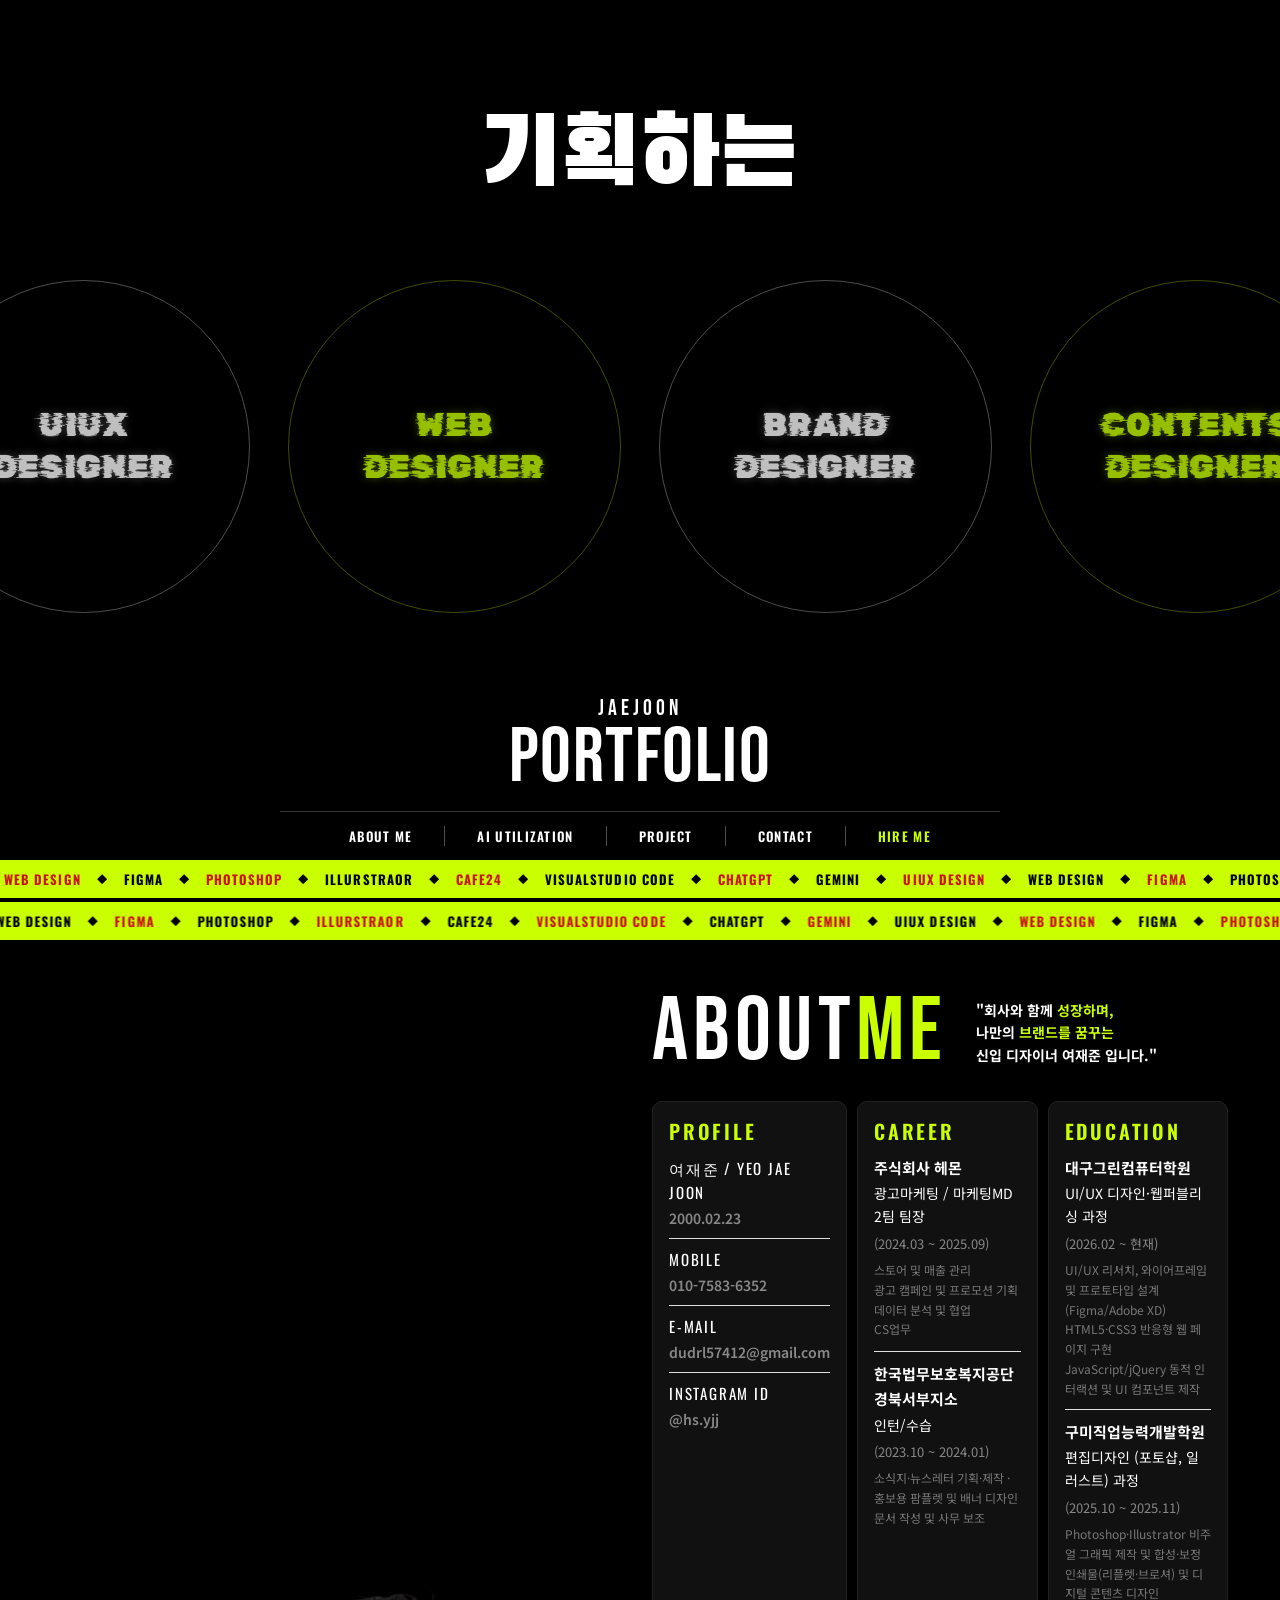
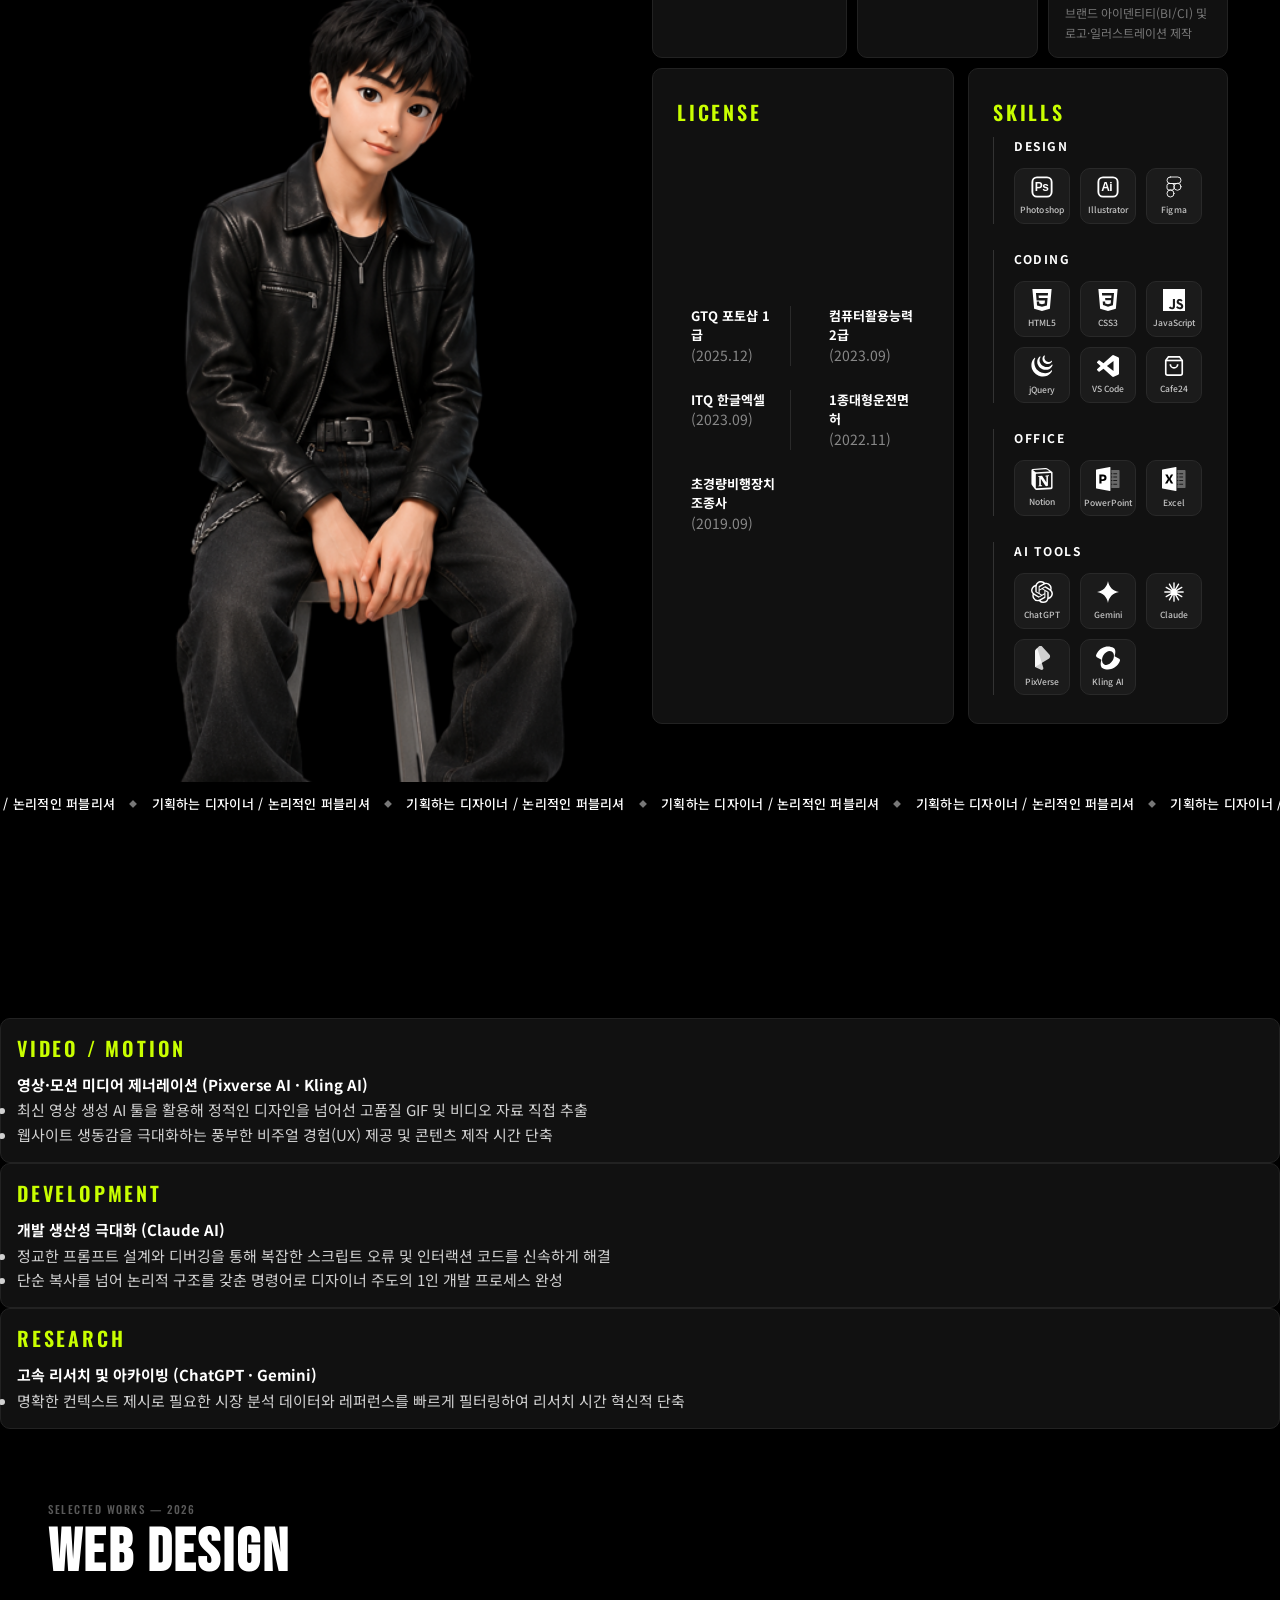
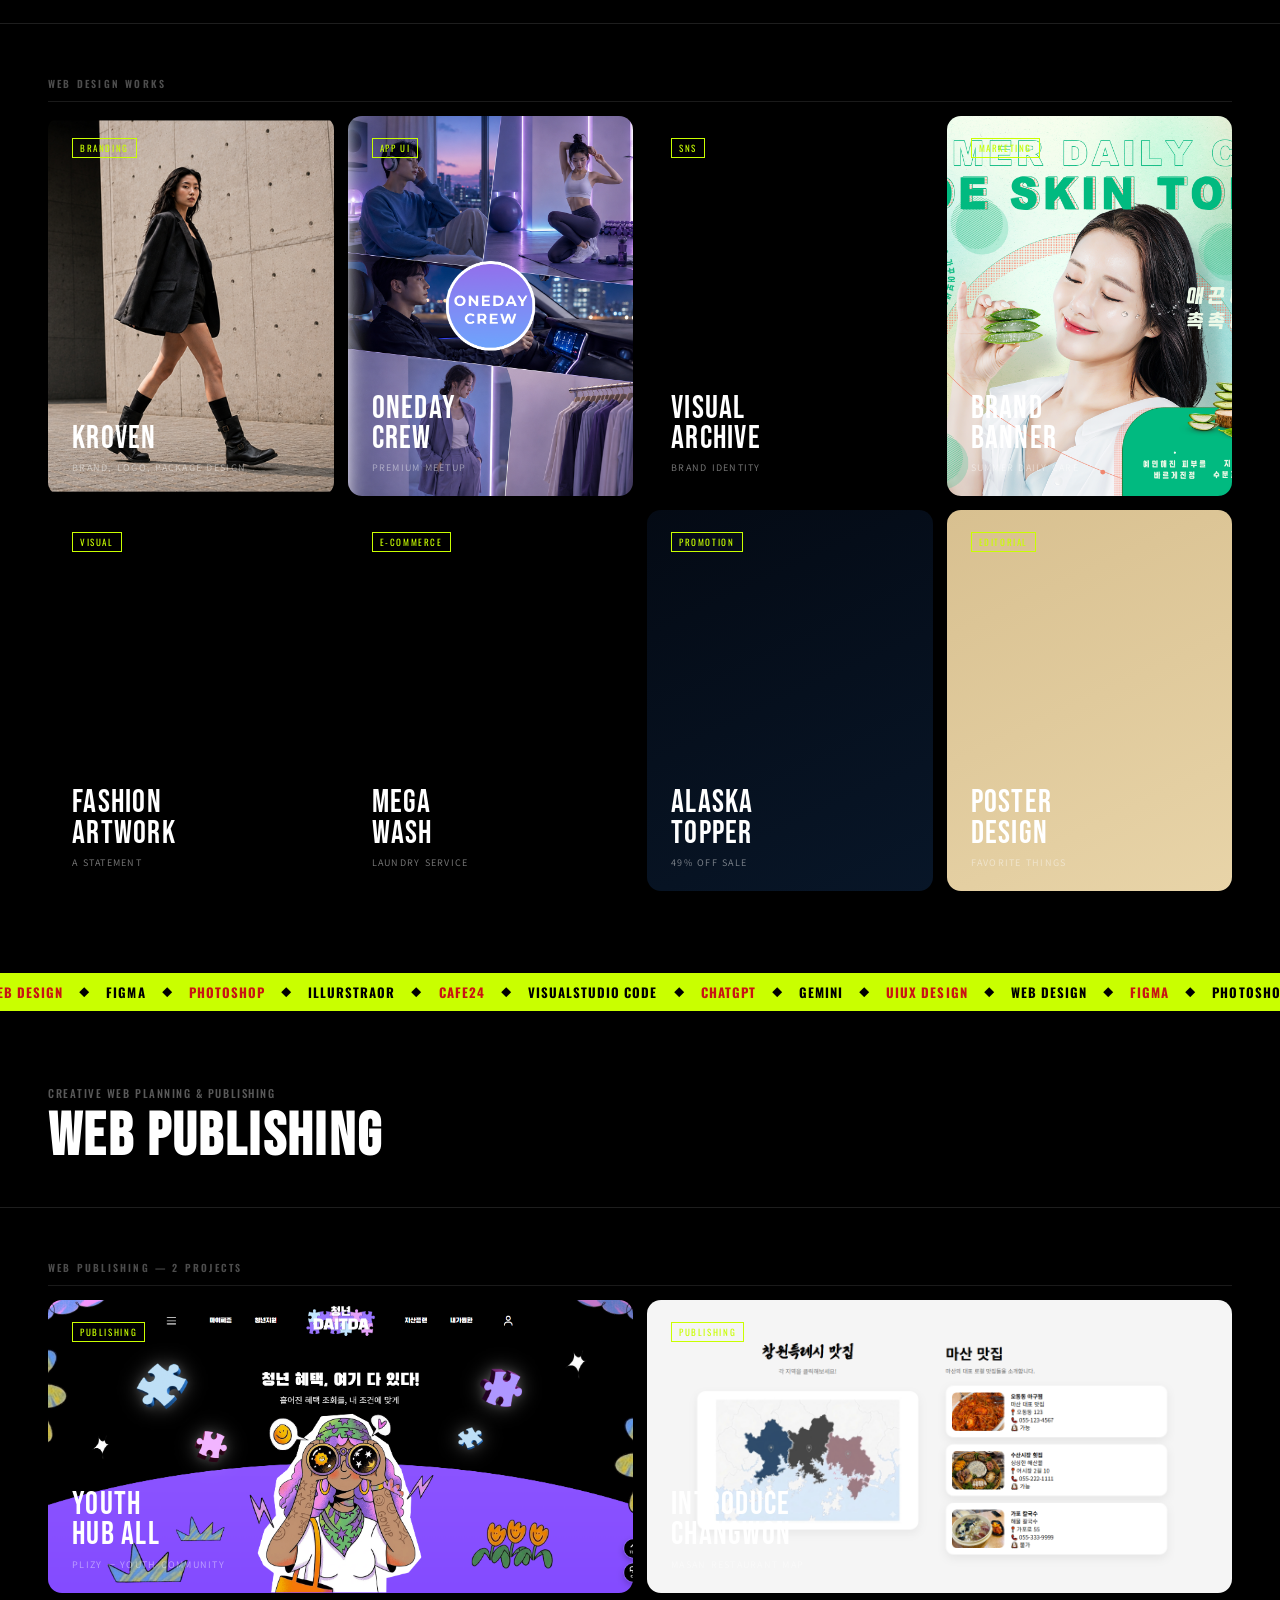
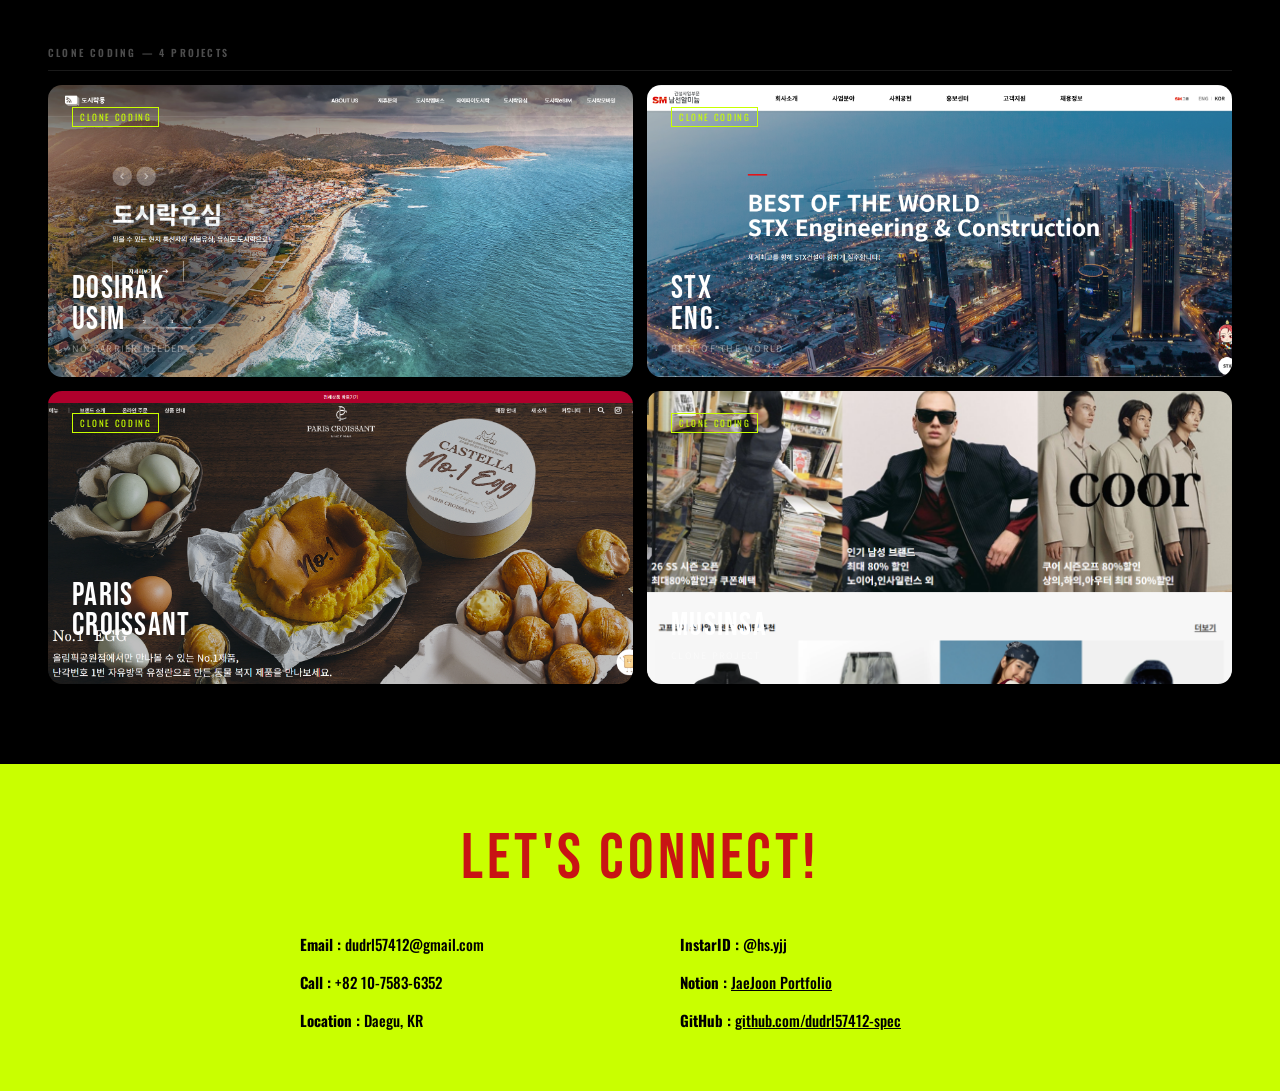
==== commit 174a5a5b: "ai내용추가" ====
--- a/index.html
+++ b/index.html
@@ -592,7 +592,7 @@
             <div class="card-body">
               <div class="card-entry-title">
                 영상·모션 미디어 제너레이션
-                <span class="ai-card-tools">(Pixvers AI · Kling AI)</span>
+                <span class="ai-card-tools">(Pixverse AI · Kling AI)</span>
               </div>
               <ul class="ai-bullet-list">
                 <li>
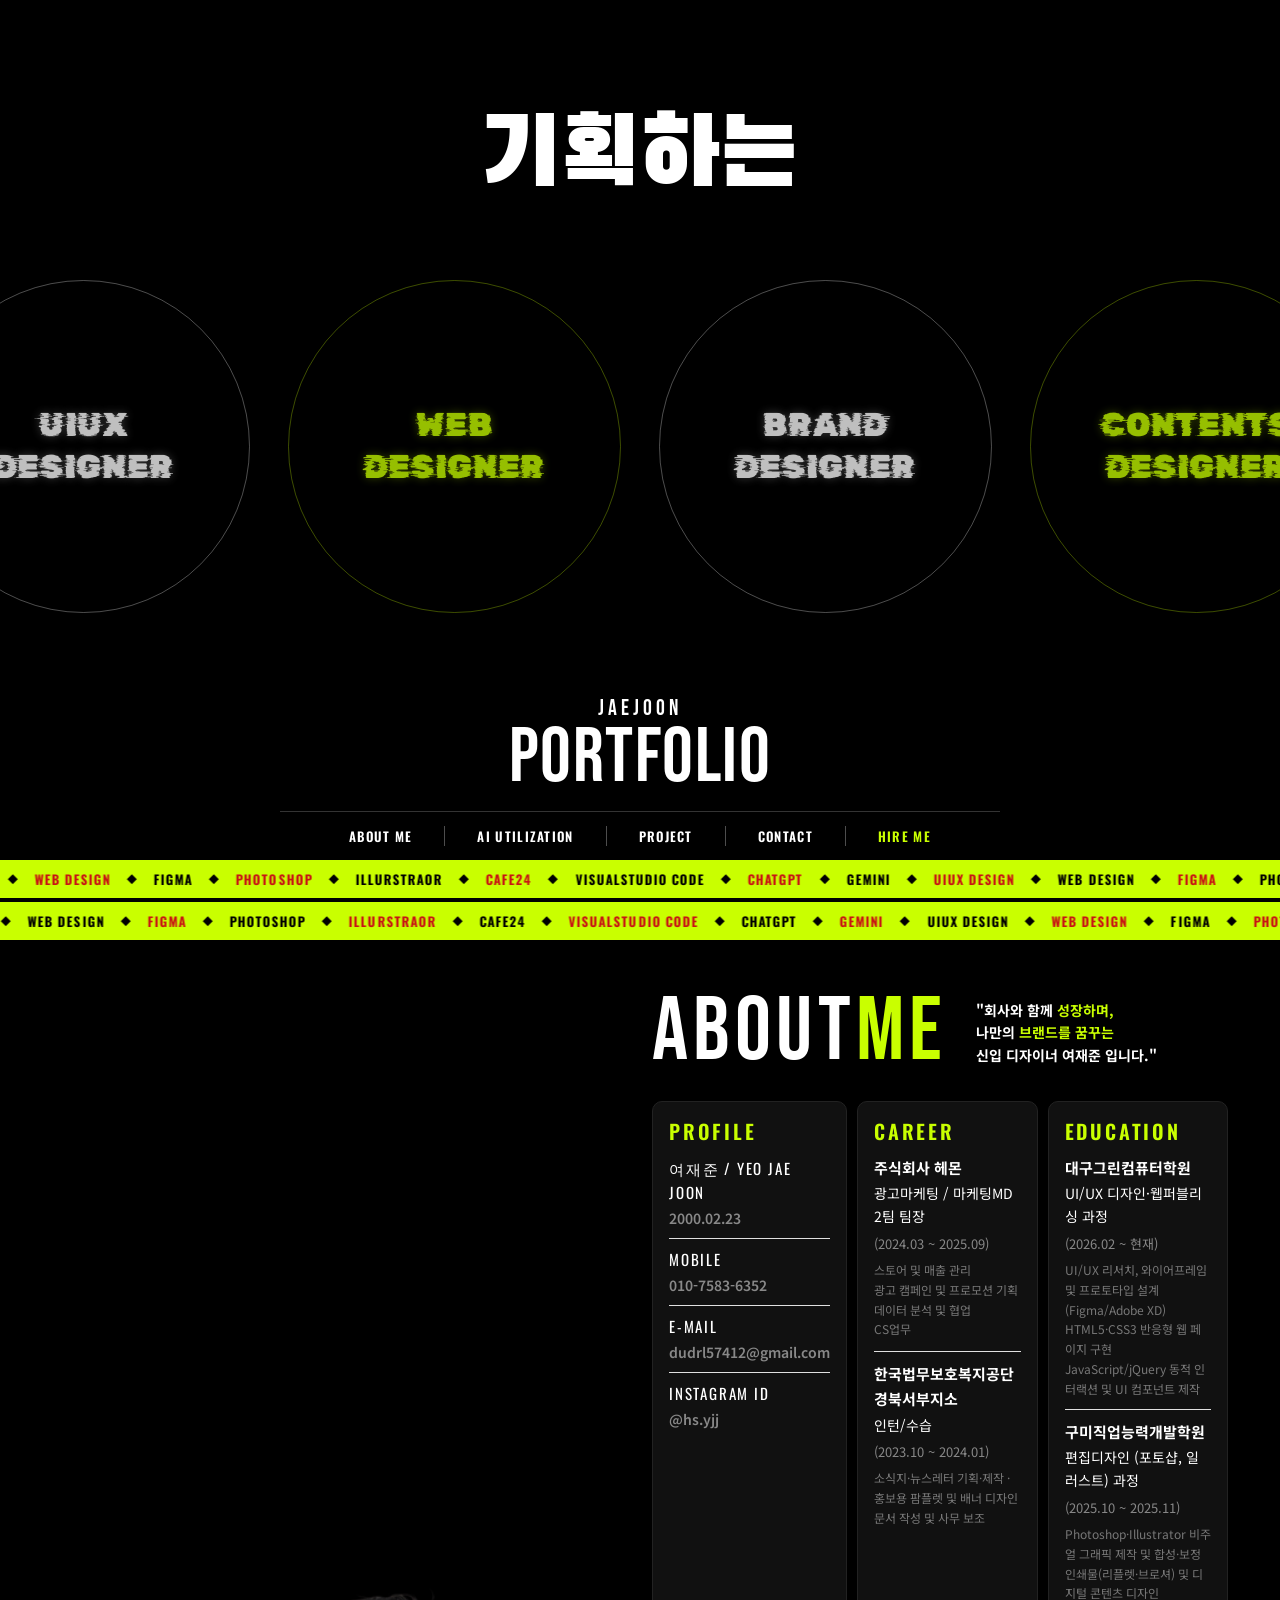
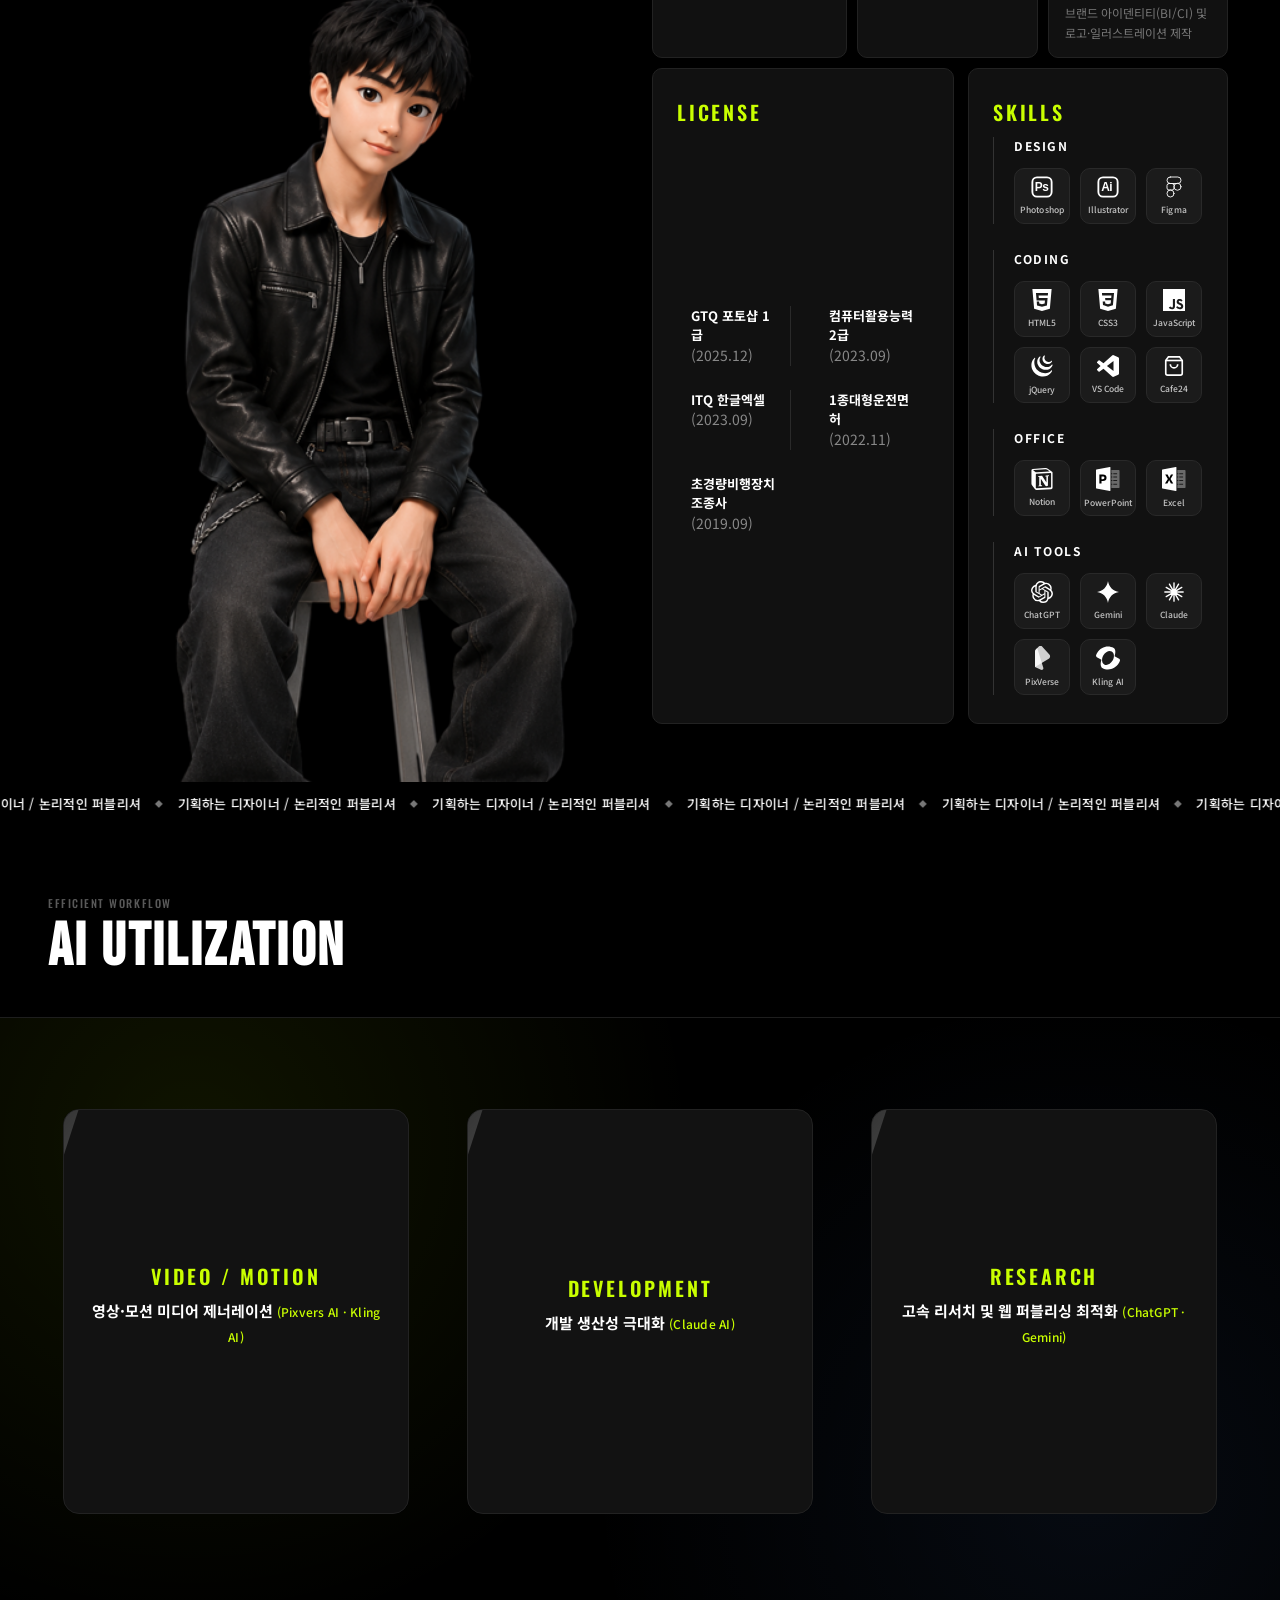
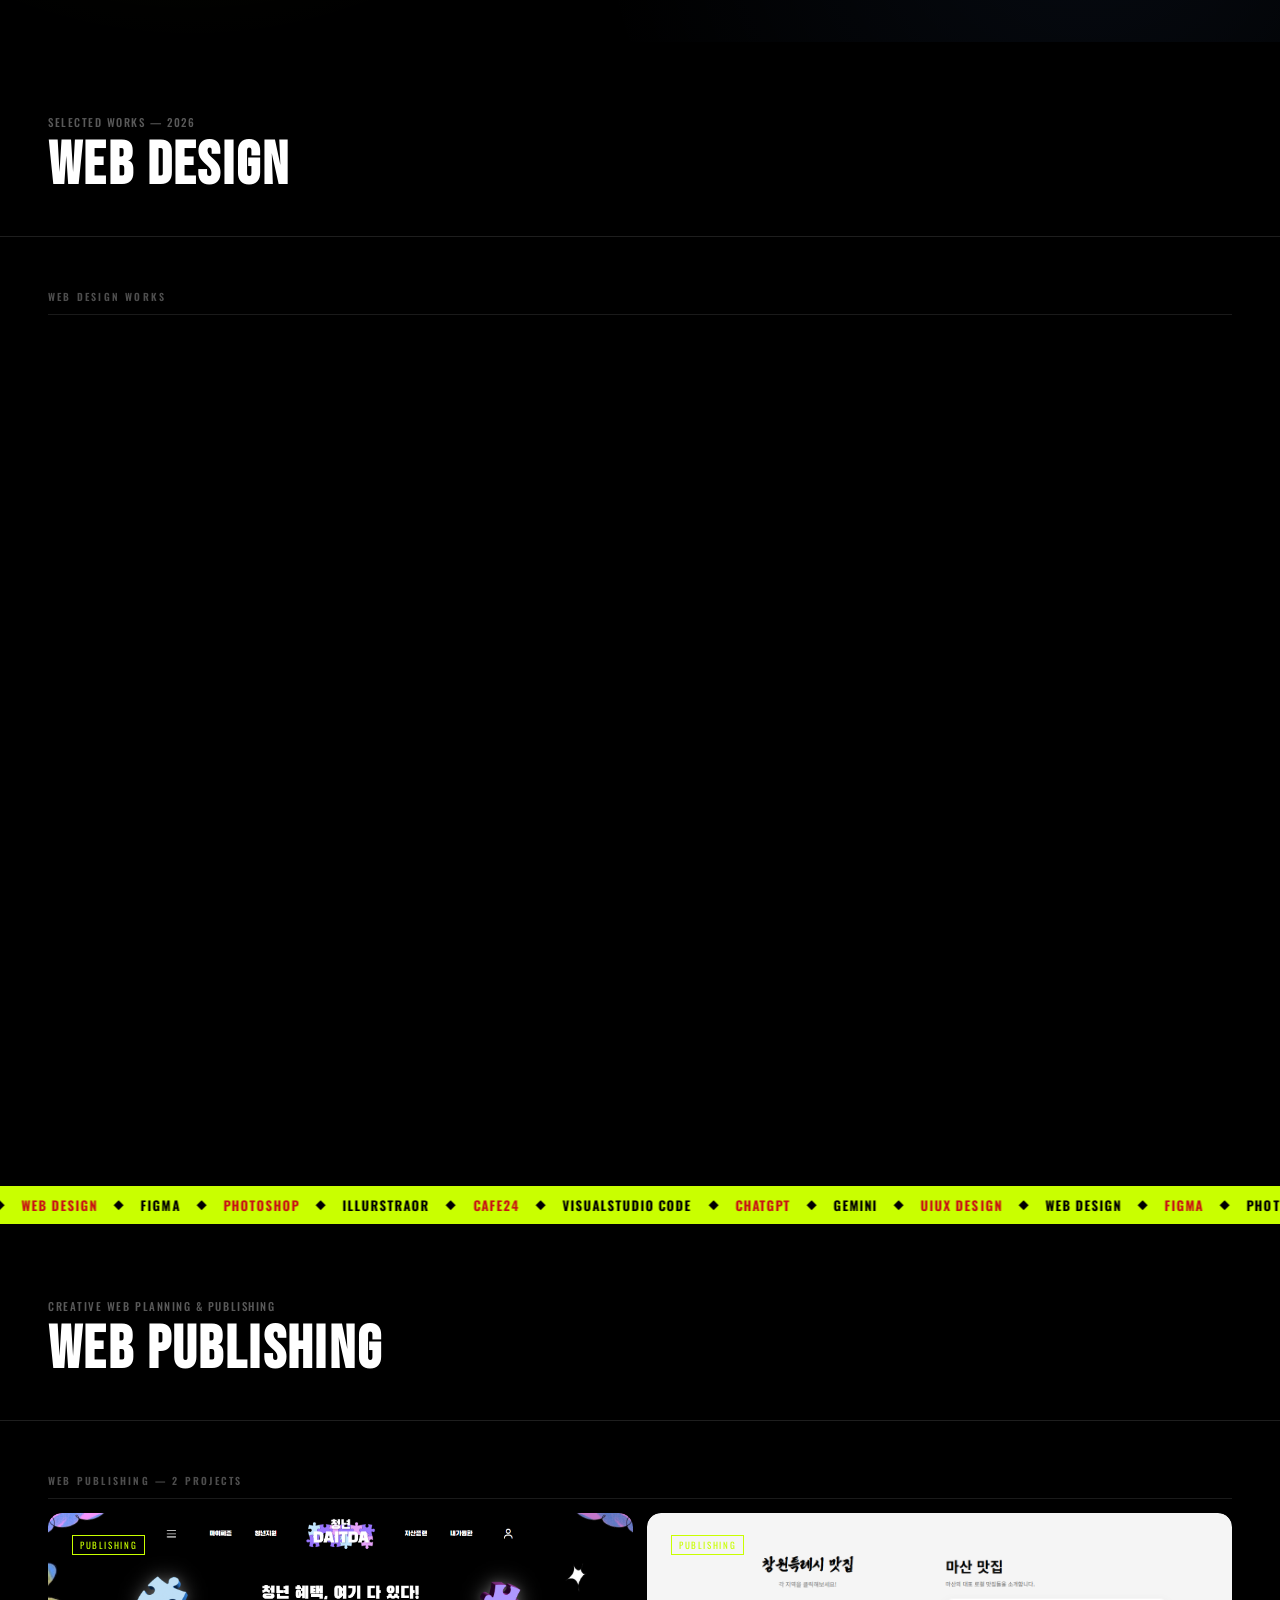
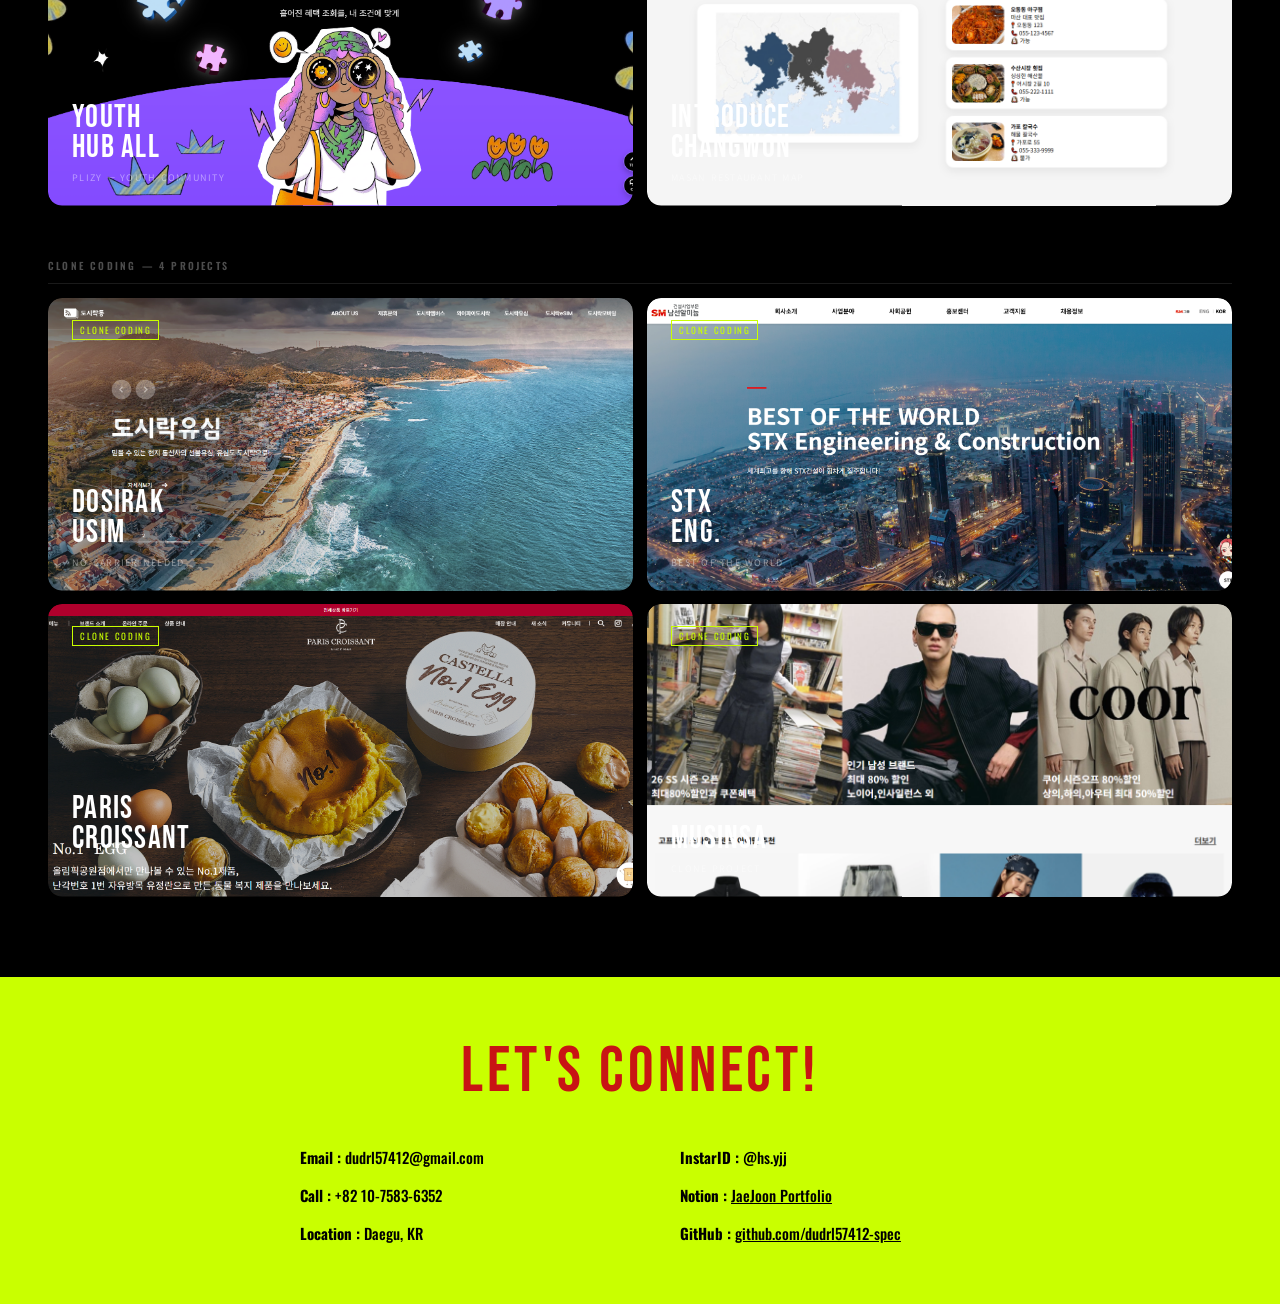
==== commit e5cf7be5: "AI설명 추가" ====
--- a/index.html
+++ b/index.html
@@ -587,57 +587,89 @@
       </div>
       <div class="ai-workflow-section reveal">
         <div class="ai-workflow-grid">
-          <div class="card pf-card-reveal">
-            <div class="card-title">Video / Motion</div>
-            <div class="card-body">
-              <div class="card-entry-title">
-                영상·모션 미디어 제너레이션
-                <span class="ai-card-tools">(Pixverse AI · Kling AI)</span>
-              </div>
-              <ul class="ai-bullet-list">
-                <li>
-                  최신 영상 생성 AI 툴을 활용해 정적인 디자인을 넘어선
-                  고품질 GIF 및 비디오 자료 직접 추출
-                </li>
-                <li>
-                  웹사이트 생동감을 극대화하는 풍부한 비주얼 경험(UX) 제공
-                  및 콘텐츠 제작 시간 단축
-                </li>
-              </ul>
-            </div>
-          </div>
-          <div class="card pf-card-reveal">
-            <div class="card-title">Development</div>
-            <div class="card-body">
-              <div class="card-entry-title">
-                개발 생산성 극대화
-                <span class="ai-card-tools">(Claude AI)</span>
-              </div>
-              <ul class="ai-bullet-list">
-                <li>
-                  정교한 프롬프트 설계와 디버깅을 통해 복잡한 스크립트
-                  오류 및 인터랙션 코드를 신속하게 해결
-                </li>
-                <li>
-                  단순 복사를 넘어 논리적 구조를 갖춘 명령어로 디자이너
-                  주도의 1인 개발 프로세스 완성
-                </li>
-              </ul>
-            </div>
-          </div>
-          <div class="card pf-card-reveal">
-            <div class="card-title">Research</div>
-            <div class="card-body">
-              <div class="card-entry-title">
-                고속 리서치 및 아카이빙
-                <span class="ai-card-tools">(ChatGPT · Gemini)</span>
-              </div>
-              <ul class="ai-bullet-list">
-                <li>
-                  명확한 컨텍스트 제시로 필요한 시장 분석 데이터와
-                  레퍼런스를 빠르게 필터링하여 리서치 시간 혁신적 단축
-                </li>
-              </ul>
+          <div class="ai-card-flip accent-video pf-card-reveal">
+            <div class="ai-stack-layer layer-1"></div>
+            <div class="ai-stack-layer layer-2"></div>
+            <div class="ai-glass-panel">
+              <div class="card-title">Video / Motion</div>
+              <div class="card-body">
+                <div class="card-entry-title">
+                  영상·모션 미디어 제너레이션
+                  <span class="ai-card-tools">(Pixvers AI · Kling AI)</span>
+                </div>
+                <ul class="ai-bullet-list">
+                  <li>
+                    <strong>활용 방식:</strong> 정적인 2D 그래픽 에셋에 카메라
+                    무빙, 파티클 효과 등의 애니메이션 프롬프트를 정교하게
+                    적용하여 고품질 비디오 및 웹용 애니메이션 GIF 자료 직접
+                    추출.
+                  </li>
+                  <li>
+                    <strong>달성 성과:</strong> 외주 제작 없이 디자이너
+                    단독으로 모션 그래픽을 구현하여 콘텐츠 제작 시간을
+                    혁신적으로 단축시켰으며, 웹사이트에 생동감을 더하는 풍부한
+                    비주얼 경험(UX) 제공 (크로벤 브랜드 로고 모션 영상 작업 및
+                    상세페이지 전용 GIF UI 에셋 제작).
+                  </li>
+                </ul>
+              </div>
+            </div>
+          </div>
+          <div class="ai-card-flip accent-dev pf-card-reveal">
+            <div class="ai-stack-layer layer-1"></div>
+            <div class="ai-stack-layer layer-2"></div>
+            <div class="ai-glass-panel">
+              <div class="card-title">Development</div>
+              <div class="card-body">
+                <div class="card-entry-title">
+                  개발 생산성 극대화
+                  <span class="ai-card-tools">(Claude AI)</span>
+                </div>
+                <ul class="ai-bullet-list">
+                  <li>
+                    <strong>활용 방식:</strong> 단순한 코드 복사·붙여넣기를
+                    넘어, 웹 표준 마크업 구조와 CSS 스크립트의 컨텍스트를
+                    프롬프트에 명확히 제시. 에러 발생 시 디버깅 프롬프팅을
+                    통해 오류 원인을 추적하고 대안 코드를 유도하는 방식으로
+                    협업.
+                  </li>
+                  <li>
+                    <strong>달성 성과:</strong> 구현하기 까다로운 동적
+                    인터랙션과 복잡한 스크립트 오류를 신속하게 해결하며,
+                    디자이너 주도의 완성도 높은 1인 개발 퍼블리싱 프로세스
+                    구축 (개인 포트폴리오 사이트 100% 완공).
+                  </li>
+                </ul>
+              </div>
+            </div>
+          </div>
+          <div class="ai-card-flip accent-research pf-card-reveal">
+            <div class="ai-stack-layer layer-1"></div>
+            <div class="ai-stack-layer layer-2"></div>
+            <div class="ai-glass-panel">
+              <div class="card-title">Research</div>
+              <div class="card-body">
+                <div class="card-entry-title">
+                  고속 리서치 및 웹 퍼블리싱 최적화
+                  <span class="ai-card-tools">(ChatGPT · Gemini)</span>
+                </div>
+                <ul class="ai-bullet-list">
+                  <li>
+                    <strong>활용 방식:</strong> 기획 단계의 시장 데이터
+                    필터링뿐만 아니라, 디자인 시각 자산 기획 및 웹 퍼블리싱을
+                    위한 전체적인 HTML/CSS 코드의 기본 아키텍처 데이터를
+                    빌드하는 데 활용.
+                  </li>
+                  <li>
+                    <strong>달성 성과:</strong> 디자인 초기 단계에서 브랜드
+                    무드에 맞는 최적의 레퍼런스를 신속하게 도출하여 완성도
+                    높은 비주얼을 기획하고 (패키지 디자인 콘셉트 도출 및 3D
+                    목업 디자인 맵핑 가이드라인 구축), 퍼블리싱 단계에서 기본
+                    코딩 틀 빌드 및 AI 교차 검증을 거쳐 브라우저 환경에서
+                    오류 없이 매끄럽게 작동하는 고품질 웹 결과물 완성.
+                  </li>
+                </ul>
+              </div>
             </div>
           </div>
         </div>
@@ -665,6 +697,14 @@
             data-project="kroven"
             style="aspect-ratio: 3/4"
           >
+            <div class="pf-shape">
+            <div class="card-bg-1"></div>
+            <div class="card-bg-2"></div>
+            <div class="card-bg-3"></div>
+            <div class="card-bg-4"></div>
+            <div class="card-bg-5"></div>
+            <div class="card-bg-6"></div>
+            <div class="card-bg-7"></div>
             <div class="pf-inner">
               <span class="pf-tag">Branding</span>
               <div class="pf-inner-text">
@@ -749,12 +789,14 @@
                 </div>
               </div>
             </div>
+            </div>
           </div>
           <div
             class="portfolio-card card-oneday pf-card-reveal"
             data-project="oneday"
             style="aspect-ratio: 3/4"
           >
+            <div class="pf-shape">
             <div class="pf-inner">
               <span class="pf-tag">App UI</span>
               <div class="pf-inner-text">
@@ -839,12 +881,14 @@
                 </div>
               </div>
             </div>
+            </div>
           </div>
           <div
             class="portfolio-card card-miseki pf-card-reveal"
             data-project="miseki"
             style="aspect-ratio: 3/4"
           >
+            <div class="pf-shape">
             <div class="card-bg-1"></div>
             <div class="card-bg-2"></div>
             <div class="card-bg-3"></div>
@@ -906,12 +950,14 @@
                 </div>
               </div>
             </div>
+            </div>
           </div>
           <div
             class="portfolio-card card-skin pf-card-reveal"
             data-project="skin"
             style="aspect-ratio: 3/4"
           >
+            <div class="pf-shape">
             <div class="card-bg-2"></div>
             <div class="pf-inner">
               <span class="pf-tag">Marketing</span>
@@ -970,6 +1016,7 @@
                   작품보기
                 </div>
               </div>
+            </div>
             </div>
           </div>
         </div>
@@ -987,6 +1034,7 @@
             data-project="notjust"
             style="aspect-ratio: 3/4"
           >
+            <div class="pf-shape">
             <div class="card-bg-1"></div>
             <div class="card-bg-2"></div>
             <div class="pf-inner">
@@ -1047,12 +1095,14 @@
                 </div>
               </div>
             </div>
+            </div>
           </div>
           <div
             class="portfolio-card card-megawash pf-card-reveal"
             data-project="megawash"
             style="aspect-ratio: 3/4"
           >
+            <div class="pf-shape">
             <div class="pf-inner">
               <span class="pf-tag">E-Commerce</span>
               <div class="pf-inner-text">
@@ -1137,12 +1187,14 @@
                 </div>
               </div>
             </div>
+            </div>
           </div>
           <div
             class="portfolio-card card-alaska pf-card-reveal"
             data-project="alaska"
             style="aspect-ratio: 3/4"
           >
+            <div class="pf-shape">
             <div class="card-bg-1"></div>
             <div class="card-bg-2"></div>
             <div class="card-bg-3"></div>
@@ -1204,12 +1256,14 @@
                 </div>
               </div>
             </div>
+            </div>
           </div>
           <div
             class="portfolio-card card-bagel pf-card-reveal"
             data-project="bagel"
             style="aspect-ratio: 3/4"
           >
+            <div class="pf-shape">
             <div class="card-bg-1"></div>
             <div class="card-bg-2"></div>
             <div class="card-bg-3"></div>
@@ -1271,6 +1325,7 @@
                   작품보기
                 </div>
               </div>
+            </div>
             </div>
           </div>
         </div>
@@ -1304,6 +1359,7 @@
             data-project="puzzly"
             style="aspect-ratio: 16/8"
           >
+            <div class="pf-shape">
             <div class="pf-inner">
               <span class="pf-tag">Publishing</span>
               <div class="pf-inner-text">
@@ -1363,12 +1419,14 @@
                 </div>
               </div>
             </div>
+            </div>
           </div>
           <div
             class="portfolio-card card-changwon-dark pf-card-reveal"
             data-project="changwon-dark"
             style="aspect-ratio: 16/8"
           >
+            <div class="pf-shape">
             <div class="pf-inner">
               <span class="pf-tag">Publishing</span>
               <div class="pf-inner-text">
@@ -1427,6 +1485,7 @@
                   사이트접속
                 </div>
               </div>
+            </div>
             </div>
           </div>
         </div>
@@ -1446,6 +1505,7 @@
             data-project="dosirack"
             style="aspect-ratio: 16/8"
           >
+            <div class="pf-shape">
             <div class="pf-inner">
               <span class="pf-tag">Clone Coding</span>
               <div class="pf-inner-text">
@@ -1505,12 +1565,14 @@
                 </div>
               </div>
             </div>
+            </div>
           </div>
           <div
             class="portfolio-card card-stx pf-card-reveal"
             data-project="stx"
             style="aspect-ratio: 16/8"
           >
+            <div class="pf-shape">
             <div class="pf-inner">
               <span class="pf-tag">Clone Coding</span>
               <div class="pf-inner-text">
@@ -1569,6 +1631,7 @@
                   사이트접속
                 </div>
               </div>
+            </div>
             </div>
           </div>
         </div>
@@ -1585,6 +1648,7 @@
             data-project="paris"
             style="aspect-ratio: 16/8"
           >
+            <div class="pf-shape">
             <div class="pf-inner">
               <span class="pf-tag">Clone Coding</span>
               <div class="pf-inner-text">
@@ -1646,12 +1710,14 @@
                 </div>
               </div>
             </div>
+            </div>
           </div>
           <div
             class="portfolio-card card-musinsa pf-card-reveal"
             data-project="musinsa"
             style="aspect-ratio: 16/8"
           >
+            <div class="pf-shape">
             <div class="pf-inner">
               <span class="pf-tag">Clone Coding</span>
               <div class="pf-inner-text">
@@ -1710,6 +1776,7 @@
                   사이트접속
                 </div>
               </div>
+            </div>
             </div>
           </div>
         </div>
--- a/css/main.css
+++ b/css/main.css
@@ -3,4 +3,4 @@
 @import url("page2-1.css");
 @import url("page3.css");
 @import url("page4.css");
-@import url("footer.css");+@import url("footer.css");
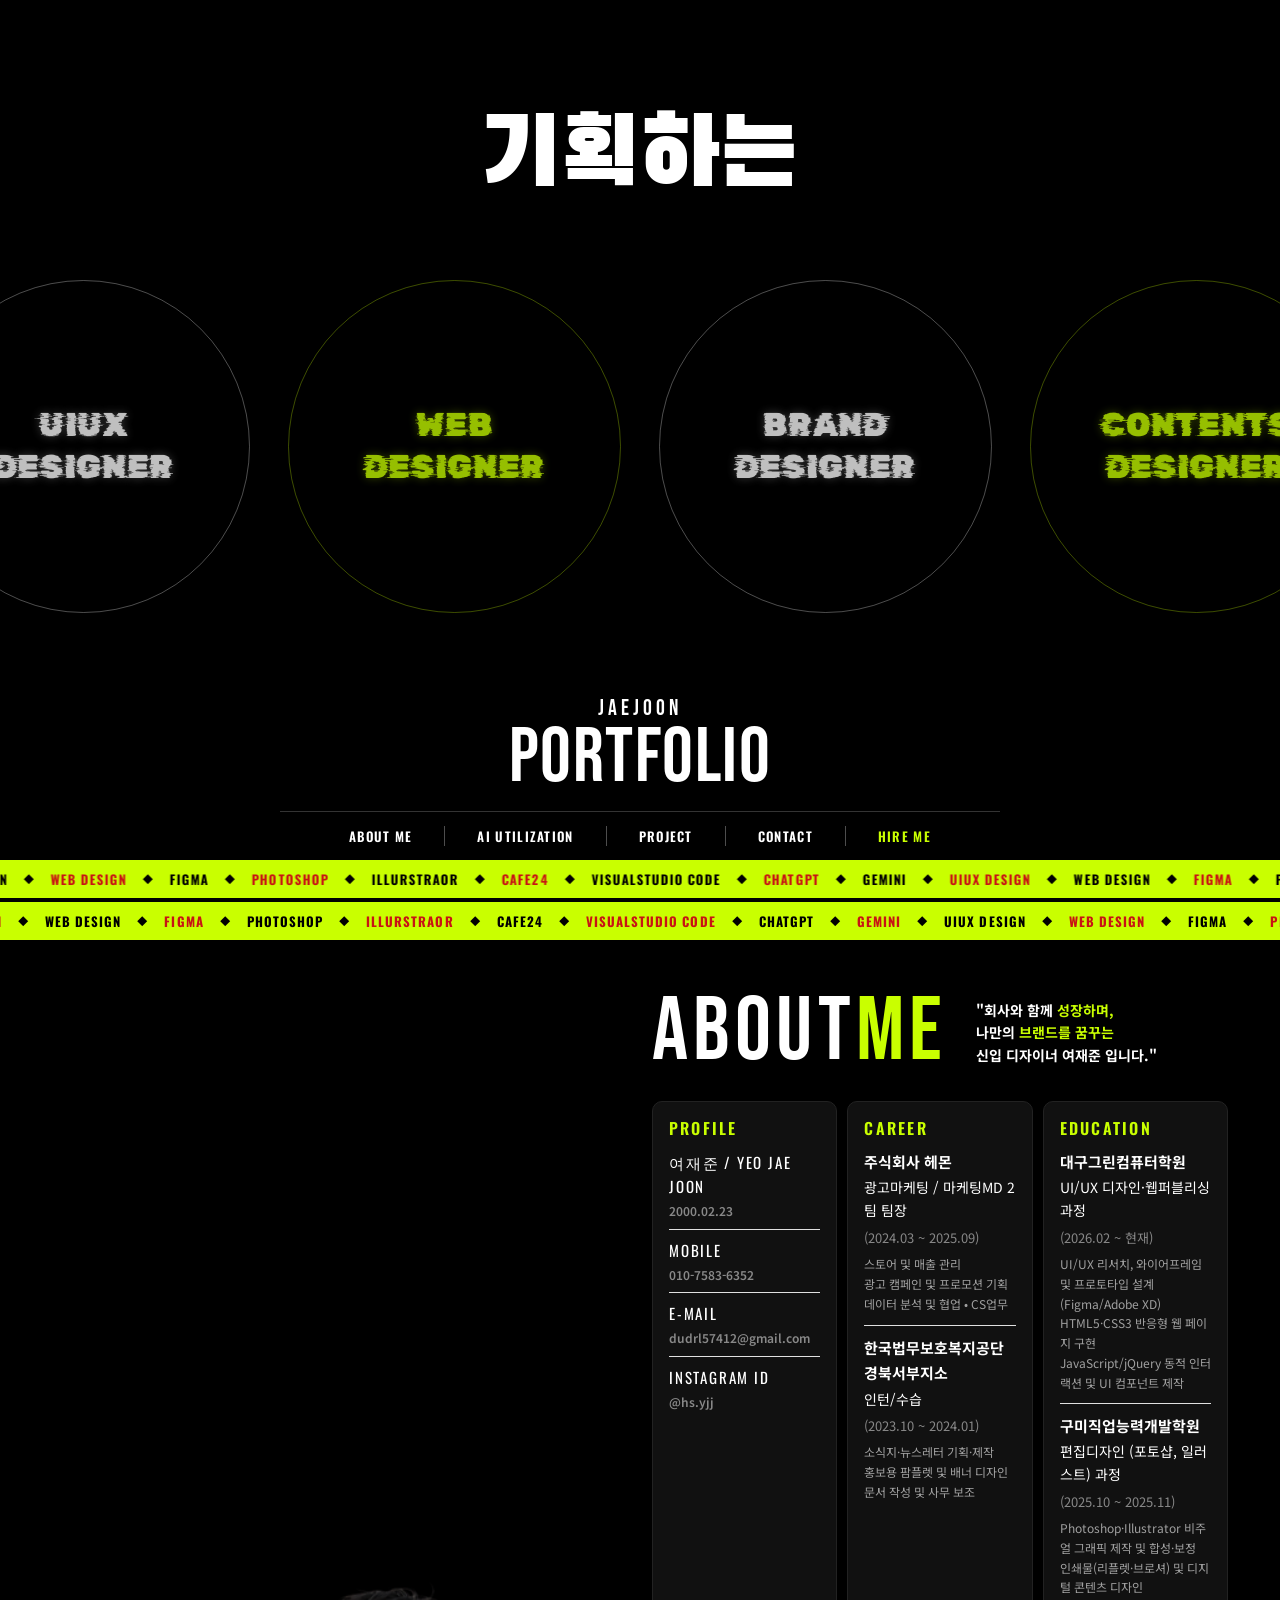
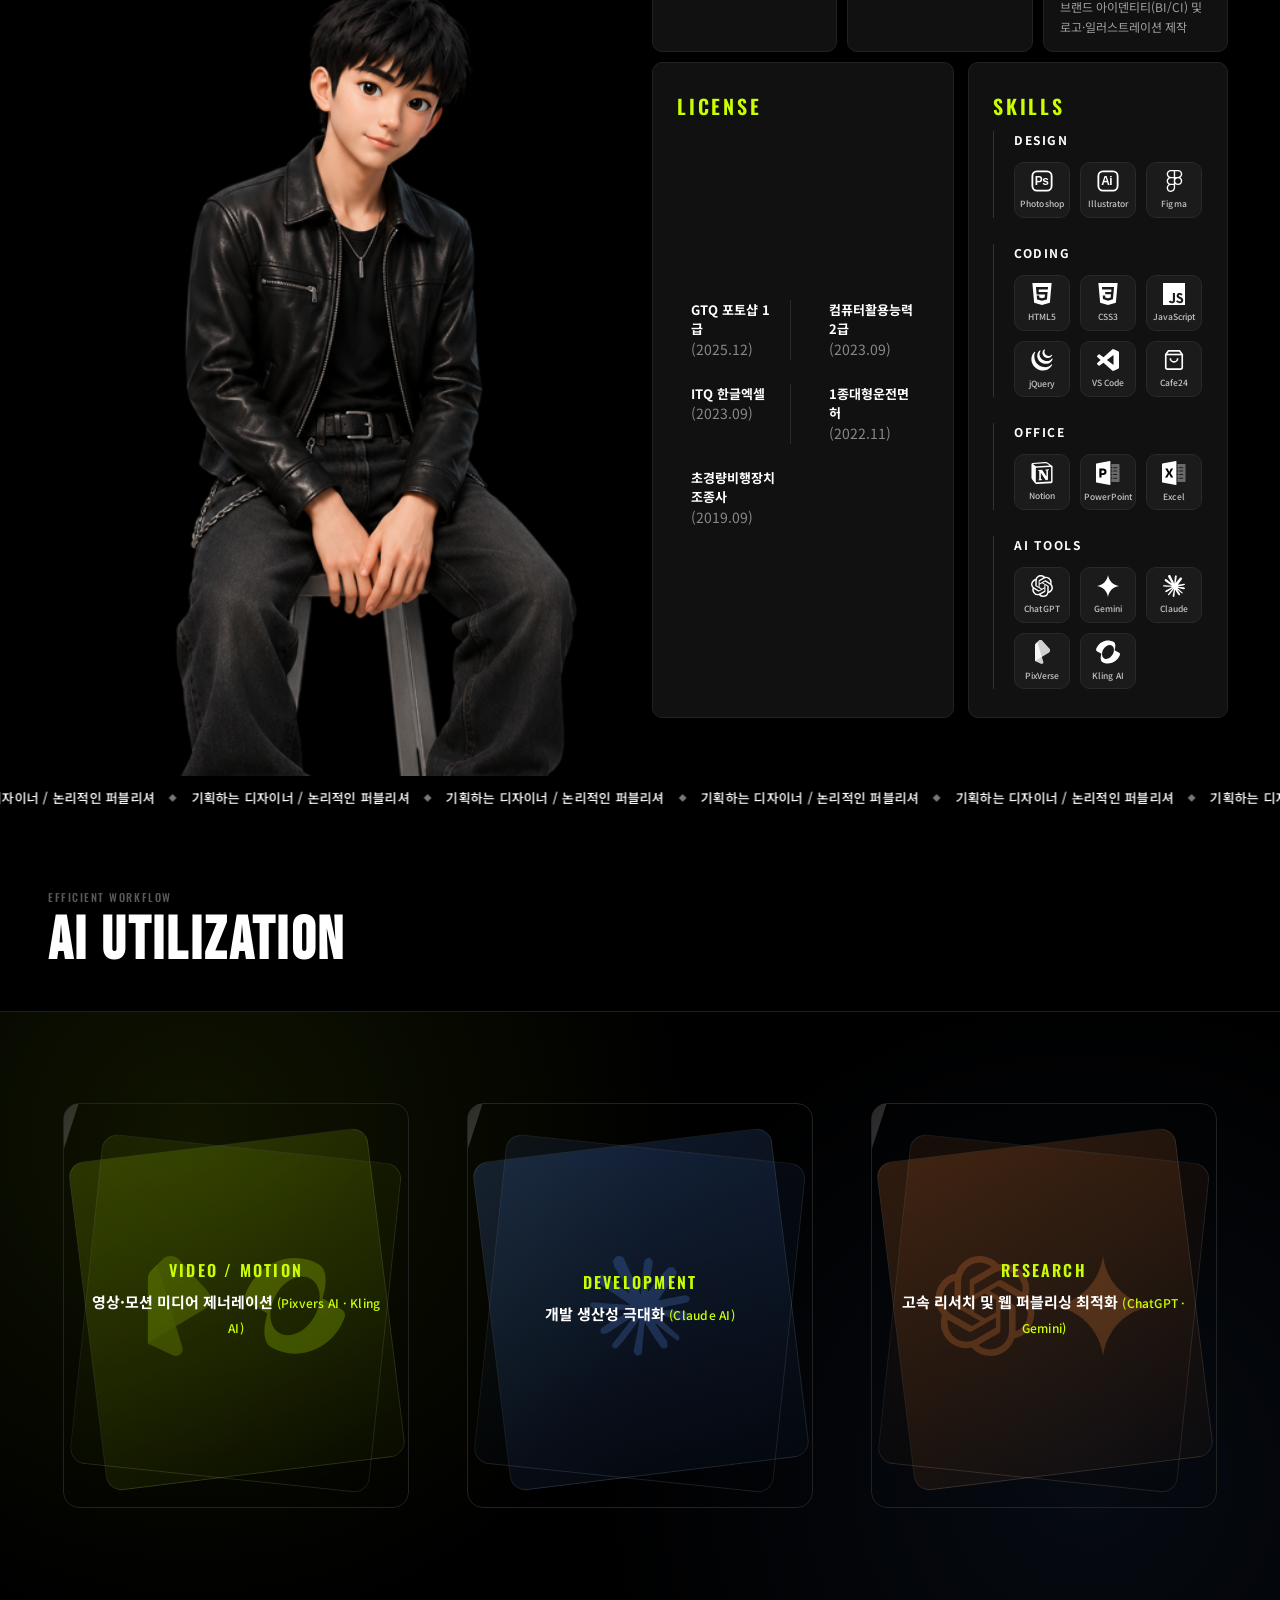
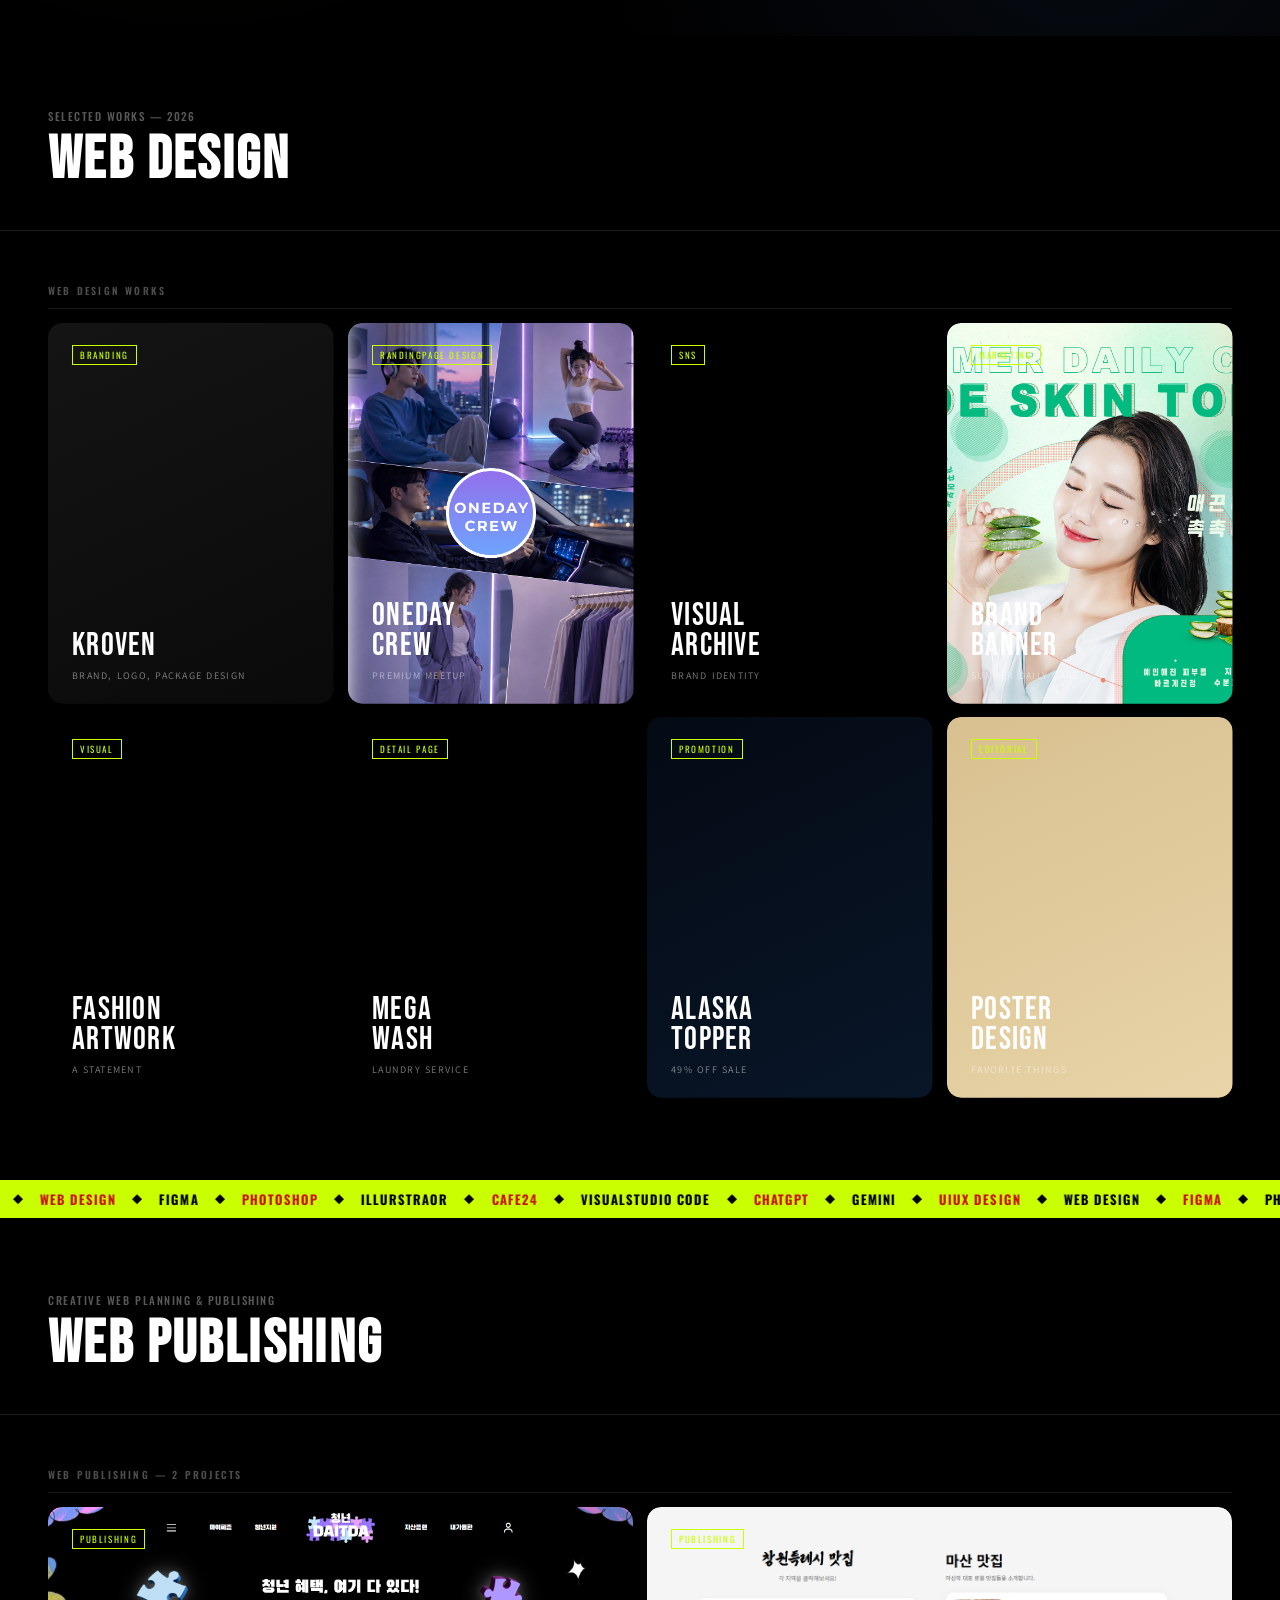
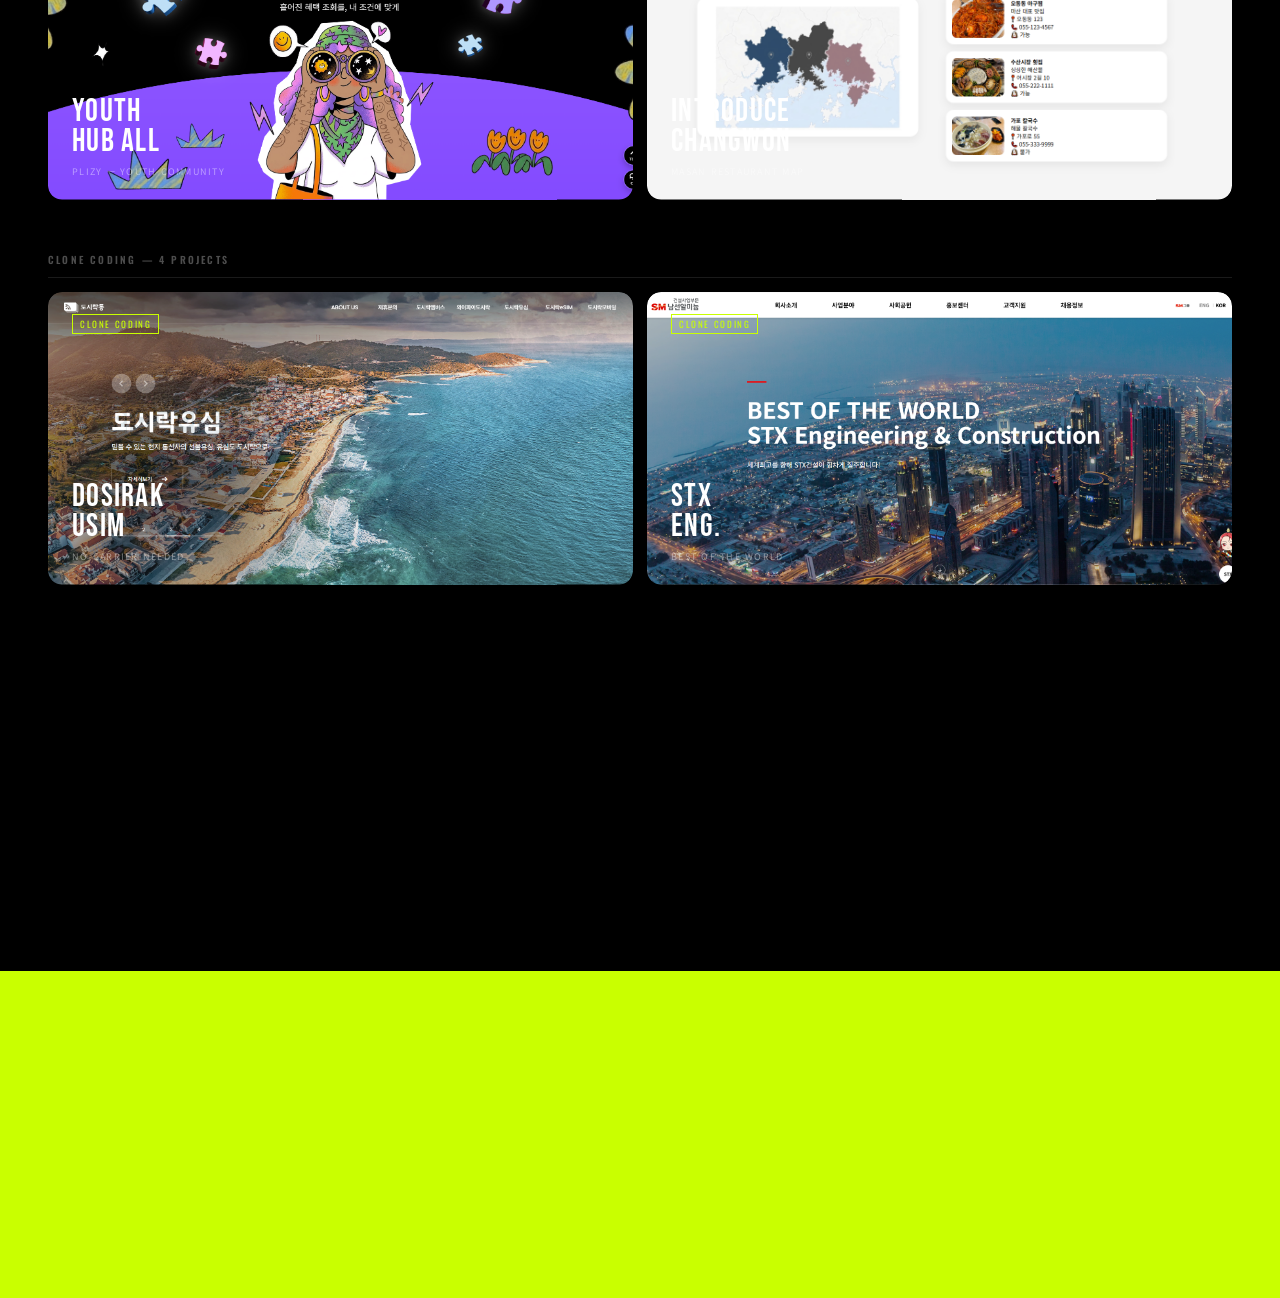
==== commit 571a448c: "최종본...." ====
--- a/index.html
+++ b/index.html
@@ -171,19 +171,23 @@
                 <div class="card-title">Career</div>
                 <div class="card-body">
                   <strong class="card-entry-title">주식회사 헤몬</strong>
-                  <div class="card-entry-role">광고마케팅 / 마케팅MD 2팀 팀장</div>
+                  <div class="card-entry-role">
+                    광고마케팅 / 마케팅MD 2팀 팀장
+                  </div>
                   <div class="sub">(2024.03 ~ 2025.09)</div>
                   <div class="card-entry-desc" style="margin-bottom: 12px">
                     스토어 및 매출 관리 <br />
                     광고 캠페인 및 프로모션 기획<br />
-                    데이터 분석 및 협업 <br />CS업무
+                    데이터 분석 및 협업 • CS업무
                   </div>
                   <div class="card-entry-divider">
-                    <strong class="card-entry-title">한국법무보호복지공단 경북서부지소</strong>
+                    <strong class="card-entry-title"
+                      >한국법무보호복지공단 경북서부지소</strong
+                    >
                     <div class="card-entry-role">인턴/수습</div>
                     <div class="sub">(2023.10 ~ 2024.01)</div>
                     <div class="card-entry-desc">
-                      소식지·뉴스레터 기획·제작 · 홍보용 팜플렛 및 배너
+                      소식지·뉴스레터 기획·제작 <br>홍보용 팜플렛 및 배너
                       디자인<br />
                       문서 작성 및 사무 보조
                     </div>
@@ -194,7 +198,9 @@
                 <div class="card-title">Education</div>
                 <div class="card-body">
                   <strong class="card-entry-title">대구그린컴퓨터학원</strong>
-                  <div class="card-entry-role">UI/UX 디자인·웹퍼블리싱 과정</div>
+                  <div class="card-entry-role">
+                    UI/UX 디자인·웹퍼블리싱 과정
+                  </div>
                   <div class="sub">(2026.02 ~ 현재)</div>
                   <div class="card-entry-desc">
                     UI/UX 리서치, 와이어프레임 및 프로토타입 설계(Figma/Adobe
@@ -203,8 +209,12 @@
                     JavaScript/jQuery 동적 인터랙션 및 UI 컴포넌트 제작
                   </div>
                   <div class="card-entry-divider">
-                    <strong class="card-entry-title">구미직업능력개발학원</strong>
-                    <div class="card-entry-role">편집디자인 (포토샵, 일러스트) 과정</div>
+                    <strong class="card-entry-title"
+                      >구미직업능력개발학원</strong
+                    >
+                    <div class="card-entry-role">
+                      편집디자인 (포토샵, 일러스트) 과정
+                    </div>
                     <div class="sub">(2025.10 ~ 2025.11)</div>
                     <div class="card-entry-desc">
                       Photoshop·Illustrator 비주얼 그래픽 제작 및 합성·보정<br />
@@ -217,357 +227,361 @@
             </div>
             <div class="about-bottom-row">
               <div class="license-card pf-card-reveal">
-              <div class="license-title">License</div>
-              <div class="license-grid" style="divide-color: #e0e0e0">
-                <div class="license-item">
-                  <strong>GTQ 포토샵 1급</strong><span>(2025.12)</span>
-                </div>
-                <div class="license-item">
-                  <strong>컴퓨터활용능력 2급</strong><span>(2023.09)</span>
-                </div>
-                <div class="license-item">
-                  <strong>ITQ 한글엑셀</strong><span>(2023.09)</span>
-                </div>
-                <div class="license-item">
-                  <strong>1종대형운전면허</strong><span>(2022.11)</span>
-                </div>
-                <div class="license-item">
-                  <strong>초경량비행장치 조종사</strong><span>(2019.09)</span>
-                </div>
-              </div>
-            </div>
-            <!-- ==========================================
+                <div class="license-title">License</div>
+                <div class="license-grid" style="divide-color: #e0e0e0">
+                  <div class="license-item">
+                    <strong>GTQ 포토샵 1급</strong><span>(2025.12)</span>
+                  </div>
+                  <div class="license-item">
+                    <strong>컴퓨터활용능력 2급</strong><span>(2023.09)</span>
+                  </div>
+                  <div class="license-item">
+                    <strong>ITQ 한글엑셀</strong><span>(2023.09)</span>
+                  </div>
+                  <div class="license-item">
+                    <strong>1종대형운전면허</strong><span>(2022.11)</span>
+                  </div>
+                  <div class="license-item">
+                    <strong>초경량비행장치 조종사</strong><span>(2019.09)</span>
+                  </div>
+                </div>
+              </div>
+              <!-- ==========================================
      PORTFOLIO SKILLS SECTION
      ========================================== -->
-            <div class="skills-container-new pf-card-reveal">
-              <div class="skills-title-new">Skills</div>
-
-              <div class="skills-row-new">
-                <!-- 🎨 DESIGN CATEGORY -->
-                <div class="skill-column-new">
-                  <div class="skill-group-label-new">DESIGN</div>
-                  <div class="skills-grid-new">
-                    <div class="skill-card-new">
-                      <!-- svgl 기준 Photoshop 공식 로고 (크기 확장 및 다크모드 최적화) -->
-                      <svg
-                        viewBox="0 0 24 24"
-                        fill="none"
-                        stroke="#fff"
-                        stroke-width="2"
-                        stroke-linecap="round"
-                        stroke-linejoin="round"
-                      >
-                        <!-- 테두리가 부드러운 공식 라운드 사각형 배경 (여백을 꽉 채우도록 조정) -->
-                        <rect x="1.5" y="1.5" width="21" height="21" rx="5" />
-                        <!-- 내부 Ps 폰트 스타일 실루엣을 반영한 텍스트 (시원시원하게 크기 업) -->
-                        <text
-                          x="4"
-                          y="16.5"
-                          font-family="Arial, Helvetica, sans-serif"
-                          font-weight="bold"
-                          font-size="13"
-                          fill="#fff"
-                          stroke="none"
-                          letter-spacing="-0.5"
+              <div class="skills-container-new pf-card-reveal">
+                <div class="skills-title-new">Skills</div>
+
+                <div class="skills-row-new">
+                  <!-- 🎨 DESIGN CATEGORY -->
+                  <div class="skill-column-new">
+                    <div class="skill-group-label-new">DESIGN</div>
+                    <div class="skills-grid-new">
+                      <div class="skill-card-new">
+                        <!-- svgl 기준 Photoshop 공식 로고 (크기 확장 및 다크모드 최적화) -->
+                        <svg
+                          viewBox="0 0 24 24"
+                          fill="none"
+                          stroke="#fff"
+                          stroke-width="2"
+                          stroke-linecap="round"
+                          stroke-linejoin="round"
                         >
-                          Ps
-                        </text>
-                      </svg>
-                      <span class="skill-name-new">Photoshop</span>
+                          <!-- 테두리가 부드러운 공식 라운드 사각형 배경 (여백을 꽉 채우도록 조정) -->
+                          <rect x="1.5" y="1.5" width="21" height="21" rx="5" />
+                          <!-- 내부 Ps 폰트 스타일 실루엣을 반영한 텍스트 (시원시원하게 크기 업) -->
+                          <text
+                            x="4"
+                            y="16.5"
+                            font-family="Arial, Helvetica, sans-serif"
+                            font-weight="bold"
+                            font-size="13"
+                            fill="#fff"
+                            stroke="none"
+                            letter-spacing="-0.5"
+                          >
+                            Ps
+                          </text>
+                        </svg>
+                        <span class="skill-name-new">Photoshop</span>
+                      </div>
+                      <div class="skill-card-new">
+                        <!-- svgl 기준 Illustrator 공식 로고 (포토샵과 크기/비율 완벽 대칭) -->
+                        <svg
+                          viewBox="0 0 24 24"
+                          fill="none"
+                          stroke="#fff"
+                          stroke-width="2"
+                          stroke-linecap="round"
+                          stroke-linejoin="round"
+                        >
+                          <!-- 포토샵과 동일한 곡률과 크기의 라운드 사각형 테두리 -->
+                          <rect x="1.5" y="1.5" width="21" height="21" rx="5" />
+                          <!-- 내부 Ai 폰트 스타일 (시원하게 크기 업 및 자간 조정) -->
+                          <text
+                            x="4.5"
+                            y="16.5"
+                            font-family="Arial, Helvetica, sans-serif"
+                            font-weight="bold"
+                            font-size="13"
+                            fill="#fff"
+                            stroke="none"
+                            letter-spacing="-0.5"
+                          >
+                            Ai
+                          </text>
+                        </svg>
+                        <span class="skill-name-new">Illustrator</span>
+                      </div>
+                      <div class="skill-card-new">
+                        <svg
+                          fill="currentColor"
+                          fill-rule="evenodd"
+                          height="1em"
+                          style="flex: none; line-height: 1"
+                          viewBox="0 0 24 24"
+                          width="1em"
+                          xmlns="http://www.w3.org/2000/svg"
+                        >
+                          <title>Figma</title>
+                          <path
+                            clip-rule="evenodd"
+                            d="M6.082 8.241C4.83 7.441 4 6.057 4 4.483 4 2.007 6.05 0 8.578 0h7.844C18.95 0 21 2.007 21 4.483c0 1.574-.829 2.959-2.082 3.758C20.17 9.041 21 10.426 21 12c0 2.476-2.05 4.483-4.578 4.483h-.084A4.615 4.615 0 0113.24 15.3v4.176C13.24 21.98 11.145 24 8.599 24 6.076 24 4 21.998 4 19.517c0-1.574.829-2.959 2.082-3.758C4.829 14.959 4 13.574 4 12c0-1.574.829-2.959 2.082-3.759zM13.24 12c0 1.676 1.387 3.034 3.098 3.034h.084c1.711 0 3.099-1.358 3.099-3.034 0-1.676-1.388-3.034-3.1-3.034h-.083c-1.71 0-3.098 1.358-3.098 3.034zm-1.48-3.034H8.578C6.867 8.966 5.48 10.324 5.48 12c0 1.672 1.382 3.029 3.089 3.034H11.76V8.966zm-3.182 7.517h-.01c-1.707.005-3.089 1.362-3.089 3.034 0 1.67 1.403 3.034 3.12 3.034 1.74 0 3.161-1.381 3.161-3.075v-2.993H8.578zm3.182-8.966H8.578c-1.711 0-3.099-1.358-3.099-3.034 0-1.676 1.388-3.034 3.1-3.034h3.181v6.068zm4.662 0H13.24V1.45h3.182c1.711 0 3.099 1.358 3.099 3.034 0 1.676-1.388 3.034-3.1 3.034z"
+                          ></path>
+                        </svg>
+                        <span class="skill-name-new">Figma</span>
+                      </div>
                     </div>
-                    <div class="skill-card-new">
-                      <!-- svgl 기준 Illustrator 공식 로고 (포토샵과 크기/비율 완벽 대칭) -->
-                      <svg
-                        viewBox="0 0 24 24"
-                        fill="none"
-                        stroke="#fff"
-                        stroke-width="2"
-                        stroke-linecap="round"
-                        stroke-linejoin="round"
-                      >
-                        <!-- 포토샵과 동일한 곡률과 크기의 라운드 사각형 테두리 -->
-                        <rect x="1.5" y="1.5" width="21" height="21" rx="5" />
-                        <!-- 내부 Ai 폰트 스타일 (시원하게 크기 업 및 자간 조정) -->
-                        <text
-                          x="4.5"
-                          y="16.5"
-                          font-family="Arial, Helvetica, sans-serif"
-                          font-weight="bold"
-                          font-size="13"
-                          fill="#fff"
-                          stroke="none"
-                          letter-spacing="-0.5"
+                  </div>
+
+                  <!-- 💻 CODING CATEGORY -->
+                  <div class="skill-column-new">
+                    <div class="skill-group-label-new">CODING</div>
+                    <div class="skills-grid-new">
+                      <div class="skill-card-new">
+                        <svg viewBox="0 0 24 24" fill="#fff">
+                          <path
+                            d="M1.5 0h21l-1.91 21.563L11.977 24l-8.565-2.438L1.5 0zm7.031 9.75l-.232-2.718 10.059.003.23-2.622L5.412 4.41l.698 8.01h9.126l-.326 3.426-2.91.804-2.955-.81-.188-2.11H6.248l.33 4.171L12 19.351l5.379-1.443.744-8.157H8.531z"
+                          />
+                        </svg>
+                        <span class="skill-name-new">HTML5</span>
+                      </div>
+                      <div class="skill-card-new">
+                        <svg viewBox="0 0 24 24" fill="#fff">
+                          <path
+                            d="M1.5 0h21l-1.91 21.563L11.977 24l-8.565-2.438L1.5 0zm17.09 4.413L5.41 4.41l.213 2.622 10.125.002-.255 2.716h-6.64l.24 2.573h6.182l-.366 3.523-2.91.804-2.956-.81-.188-2.11h-2.61l.29 3.855L12 19.288l5.373-1.53L18.59 4.414z"
+                          />
+                        </svg>
+                        <span class="skill-name-new">CSS3</span>
+                      </div>
+                      <div class="skill-card-new">
+                        <svg viewBox="0 0 24 24" fill="#fff">
+                          <path
+                            d="M0 0h24v24H0V0zm22.034 18.276c-.175-1.095-.888-2.015-3.003-2.873-.736-.345-1.554-.585-1.797-1.14-.091-.33-.105-.51-.046-.705.15-.646.915-.84 1.515-.66.39.12.75.42.976.9 1.034-.676 1.034-.676 1.755-1.125-.27-.42-.404-.601-.586-.78-.63-.705-1.469-1.065-2.834-1.034l-.705.089c-.676.165-1.32.525-1.71 1.005-1.14 1.291-.811 3.541.569 4.471 1.365 1.02 3.361 1.244 3.616 2.205.24 1.17-.87 1.545-1.966 1.41-.811-.18-1.26-.586-1.755-1.336l-1.83 1.051c.21.48.45.689.81 1.109 1.74 1.756 6.09 1.666 6.871-1.004.029-.09.24-.705.074-1.65l.046.067zm-8.983-7.245h-2.248c0 1.938-.009 3.864-.009 5.805 0 1.232.063 2.363-.138 2.711-.33.689-1.18.601-1.566.48-.396-.196-.597-.466-.83-.855-.063-.105-.11-.196-.127-.196l-1.825 1.125c.305.63.75 1.172 1.324 1.517.855.51 2.004.675 3.207.405.783-.226 1.458-.691 1.811-1.411.51-.93.402-2.07.397-3.346.012-2.054 0-4.109 0-6.179l.004-.056z"
+                          />
+                        </svg>
+                        <span class="skill-name-new">JavaScript</span>
+                      </div>
+                      <div class="skill-card-new">
+                        <!-- jQuery 공식 로고 (다크모드 대응 및 규격 최적화) -->
+                        <svg
+                          viewBox="0 0 50 50"
+                          fill="currentColor"
+                          fill-rule="evenodd"
+                          style="
+                            flex: none;
+                            line-height: 1;
+                            width: 24px;
+                            height: 24px;
+                          "
+                          xmlns="http://www.w3.org/2000/svg"
                         >
-                          Ai
-                        </text>
-                      </svg>
-                      <span class="skill-name-new">Illustrator</span>
+                          <title>jQuery</title>
+                          <path
+                            d="M 29.867188 3.007813 C 29.761719 3.023438 29.65625 3.054688 29.554688 3.101563 C 28.695313 3.527344 27.71875 4.792969 27.53125 5.042969 C 27.519531 5.058594 27.507813 5.074219 27.5 5.089844 C 26.535156 6.535156 26.019531 8.226563 26 9.988281 C 25.988281 11.308594 26.246094 12.617188 26.769531 13.878906 C 27.988281 16.804688 30.519531 19.226563 33.53125 20.359375 C 33.632813 20.394531 33.730469 20.429688 33.90625 20.492188 C 33.921875 20.5 34.070313 20.546875 34.09375 20.550781 L 34.203125 20.589844 C 34.359375 20.640625 34.519531 20.691406 34.675781 20.722656 C 35.46875 20.882813 36.242188 20.972656 36.96875 20.996094 C 37.09375 20.996094 37.21875 21 37.34375 21 C 42.824219 21 44.949219 17.132813 45.65625 15.84375 C 45.726563 15.71875 45.777344 15.617188 45.824219 15.554688 C 45.824219 15.550781 45.824219 15.550781 45.828125 15.546875 C 46.136719 15.089844 46.019531 14.46875 45.5625 14.15625 C 45.109375 13.847656 44.488281 13.964844 44.175781 14.421875 C 44.175781 14.421875 44.171875 14.421875 44.171875 14.421875 C 42.710938 16.574219 40.210938 17.226563 36.746094 16.367188 C 36.488281 16.304688 36.207031 16.207031 35.957031 16.113281 C 35.628906 15.996094 35.300781 15.859375 34.996094 15.710938 C 34.390625 15.410156 33.820313 15.050781 33.304688 14.652344 C 30.257813 12.289063 29.066406 7.371094 30.847656 4.53125 C 31.085938 4.152344 31.042969 3.660156 30.742188 3.328125 C 30.515625 3.078125 30.1875 2.964844 29.867188 3.007813 Z M 21.007813 5 C 20.78125 4.996094 20.550781 5.070313 20.363281 5.226563 C 18.851563 6.457031 17.304688 8.472656 17.238281 8.554688 C 17.230469 8.570313 17.222656 8.582031 17.210938 8.597656 C 14.476563 12.578125 14.269531 18.242188 16.6875 23.027344 C 17.066406 23.785156 17.496094 24.507813 17.953125 25.171875 L 18.089844 25.367188 C 18.476563 25.933594 18.910156 26.574219 19.464844 27.074219 C 19.65625 27.292969 19.863281 27.503906 20.066406 27.707031 L 20.164063 27.808594 L 20.246094 27.890625 C 20.453125 28.089844 20.664063 28.292969 20.882813 28.488281 C 20.882813 28.488281 20.886719 28.488281 20.886719 28.488281 C 20.902344 28.511719 20.925781 28.527344 20.945313 28.546875 C 21.191406 28.765625 21.441406 28.972656 21.773438 29.234375 L 21.863281 29.300781 C 22.121094 29.507813 22.382813 29.703125 22.652344 29.894531 C 22.679688 29.914063 22.707031 29.933594 22.734375 29.953125 C 22.828125 30.015625 22.921875 30.074219 23.015625 30.140625 L 23.109375 30.203125 L 23.21875 30.273438 C 23.417969 30.40625 23.613281 30.527344 23.890625 30.6875 C 24.070313 30.796875 24.261719 30.90625 24.386719 30.96875 C 24.441406 31 24.5 31.03125 24.636719 31.105469 L 24.941406 31.265625 C 24.957031 31.273438 25.027344 31.304688 25.042969 31.3125 C 25.242188 31.414063 25.449219 31.511719 25.65625 31.605469 L 25.972656 31.746094 C 26.179688 31.835938 26.390625 31.921875 26.648438 32.019531 L 26.765625 32.0625 C 26.773438 32.070313 26.871094 32.105469 26.878906 32.109375 C 27.066406 32.175781 27.257813 32.242188 27.449219 32.304688 L 27.449219 32.304688 L 27.886719 32.449219 C 28.105469 32.523438 28.359375 32.609375 28.636719 32.65625 C 30 32.882813 31.324219 33 32.578125 33 C 32.726563 33 32.875 32.996094 33.019531 32.996094 C 44.058594 32.753906 46.929688 23.375 46.957031 23.28125 C 47.09375 22.808594 46.871094 22.304688 46.425781 22.09375 C 45.980469 21.882813 45.449219 22.03125 45.171875 22.4375 C 42.375 26.523438 37.085938 28.25 31.699219 26.828125 C 31.449219 26.765625 31.207031 26.695313 30.90625 26.597656 C 30.855469 26.582031 30.8125 26.566406 30.730469 26.535156 C 30.554688 26.480469 30.382813 26.421875 30.1875 26.347656 L 29.910156 26.242188 C 29.75 26.179688 29.589844 26.117188 29.394531 26.03125 L 29.265625 25.972656 C 29.027344 25.871094 28.796875 25.757813 28.589844 25.65625 L 28.019531 25.359375 C 27.890625 25.296875 27.777344 25.226563 27.601563 25.121094 L 27.503906 25.066406 L 27.40625 25.007813 C 27.261719 24.921875 27.117188 24.832031 26.984375 24.738281 L 26.890625 24.679688 C 26.882813 24.675781 26.804688 24.621094 26.796875 24.613281 C 26.679688 24.539063 26.566406 24.464844 26.457031 24.394531 C 26.214844 24.222656 25.976563 24.042969 25.699219 23.824219 L 25.589844 23.734375 C 23.011719 21.675781 21.105469 18.925781 20.210938 15.976563 C 19.378906 13.269531 19.996094 9.726563 21.863281 6.5 C 22.105469 6.082031 22.015625 5.550781 21.644531 5.238281 C 21.460938 5.082031 21.234375 5 21.007813 5 Z M 10.003906 8 C 9.765625 8 9.523438 8.085938 9.332031 8.257813 C 7.421875 9.972656 5.992188 12.195313 5.835938 12.449219 C 1.75 18.398438 2.539063 27.644531 5.34375 33.296875 C 5.398438 33.414063 5.457031 33.527344 5.515625 33.640625 L 5.554688 33.703125 C 5.605469 33.816406 5.664063 33.933594 5.683594 33.957031 C 5.714844 34.03125 5.761719 34.113281 5.78125 34.136719 C 5.828125 34.234375 5.875 34.320313 5.960938 34.46875 L 6.28125 35.019531 C 6.328125 35.09375 6.375 35.171875 6.390625 35.199219 C 6.453125 35.300781 6.519531 35.40625 6.585938 35.511719 L 6.742188 35.761719 C 6.789063 35.835938 6.835938 35.902344 6.867188 35.941406 C 7.023438 36.183594 7.179688 36.425781 7.351563 36.65625 C 7.359375 36.667969 7.367188 36.675781 7.375 36.683594 L 7.4375 36.769531 C 7.578125 36.972656 7.722656 37.167969 7.851563 37.328125 L 8.421875 38.050781 C 8.429688 38.058594 8.492188 38.132813 8.496094 38.140625 L 8.578125 38.234375 C 8.75 38.445313 8.933594 38.65625 9.117188 38.859375 C 9.144531 38.890625 9.171875 38.917969 9.199219 38.949219 C 9.375 39.140625 9.554688 39.332031 9.742188 39.53125 L 9.921875 39.703125 C 10.070313 39.859375 10.21875 40.011719 10.375 40.15625 C 10.375 40.160156 10.449219 40.230469 10.449219 40.230469 L 10.605469 40.375 C 10.792969 40.554688 10.988281 40.734375 11.136719 40.859375 C 11.144531 40.871094 11.285156 40.992188 11.296875 41 C 11.480469 41.164063 11.664063 41.320313 11.851563 41.472656 L 12.808594 42.230469 C 12.96875 42.347656 13.132813 42.464844 13.320313 42.601563 C 13.382813 42.648438 13.449219 42.695313 13.515625 42.738281 C 13.542969 42.761719 13.574219 42.785156 13.59375 42.796875 L 14.3125 43.277344 C 14.574219 43.449219 14.835938 43.609375 15.15625 43.800781 L 15.328125 43.898438 C 15.527344 44.015625 15.730469 44.132813 15.921875 44.234375 C 16.035156 44.296875 16.148438 44.351563 16.246094 44.402344 C 16.382813 44.476563 16.53125 44.558594 16.757813 44.667969 C 16.777344 44.679688 16.9375 44.757813 16.957031 44.765625 C 17.183594 44.878906 17.414063 44.984375 17.703125 45.113281 C 17.703125 45.117188 17.796875 45.160156 17.796875 45.160156 C 18.0625 45.273438 18.320313 45.382813 18.660156 45.519531 C 18.714844 45.542969 18.769531 45.5625 18.78125 45.566406 C 19.023438 45.660156 19.277344 45.753906 19.484375 45.828125 C 19.503906 45.835938 19.609375 45.878906 19.628906 45.886719 C 19.90625 45.980469 20.179688 46.070313 20.53125 46.179688 C 20.589844 46.199219 20.652344 46.21875 20.660156 46.21875 L 20.859375 46.28125 C 21.101563 46.355469 21.34375 46.433594 21.605469 46.484375 C 23.464844 46.824219 25.28125 47 27 47 L 27.003906 47 C 41.328125 47 45.890625 35.472656 45.9375 35.355469 C 46.113281 34.890625 45.921875 34.367188 45.484375 34.125 C 45.054688 33.886719 44.507813 34 44.203125 34.394531 C 40.527344 39.234375 33.59375 41.03125 25.65625 39.207031 C 25.464844 39.160156 25.269531 39.105469 25.078125 39.046875 L 24.703125 38.933594 C 24.449219 38.855469 24.195313 38.769531 23.949219 38.683594 C 23.945313 38.683594 23.832031 38.640625 23.832031 38.640625 C 23.613281 38.566406 23.394531 38.480469 23.203125 38.40625 L 22.984375 38.320313 C 22.742188 38.222656 22.5 38.121094 22.265625 38.015625 L 22.128906 37.957031 C 21.917969 37.859375 21.714844 37.765625 21.511719 37.664063 C 21.496094 37.65625 21.335938 37.578125 21.320313 37.574219 C 21.179688 37.503906 21.039063 37.429688 20.859375 37.332031 L 20.042969 36.894531 C 19.960938 36.839844 19.875 36.789063 19.792969 36.746094 C 19.546875 36.59375 19.292969 36.441406 19.042969 36.28125 C 18.984375 36.246094 18.933594 36.207031 18.835938 36.140625 C 18.664063 36.03125 18.496094 35.917969 18.25 35.746094 L 18.152344 35.675781 C 17.984375 35.558594 17.820313 35.433594 17.683594 35.332031 C 17.597656 35.269531 17.511719 35.199219 17.371094 35.09375 C 17.246094 34.996094 17.121094 34.902344 17.003906 34.808594 L 16.785156 34.628906 C 16.601563 34.480469 16.429688 34.324219 16.25 34.171875 C 16.226563 34.148438 16.207031 34.132813 16.179688 34.113281 C 15.980469 33.929688 15.777344 33.746094 15.535156 33.515625 L 14.828125 32.8125 C 14.65625 32.636719 14.484375 32.457031 14.289063 32.242188 C 14.109375 32.042969 13.9375 31.84375 13.707031 31.570313 L 13.285156 31.054688 C 13.234375 30.980469 13.179688 30.90625 13.113281 30.828125 C 12.96875 30.632813 12.824219 30.441406 12.679688 30.238281 C 8.789063 24.878906 7.773438 13.691406 10.804688 9.59375 C 11.109375 9.183594 11.054688 8.605469 10.671875 8.257813 C 10.484375 8.085938 10.242188 8 10.003906 8 Z"
+                          />
+                        </svg>
+                        <span class="skill-name-new">jQuery</span>
+                      </div>
+                      <div class="skill-card-new">
+                        <svg viewBox="0 0 24 24" fill="#fff">
+                          <path
+                            d="M23.15 2.587L18.21.21a1.494 1.494 0 0 0-1.705.29l-9.46 8.63-4.12-3.128a.999.999 0 0 0-1.276.057L.327 7.261A1 1 0 0 0 .326 8.74L3.899 12 .326 15.26a1 1 0 0 0 .001 1.479L1.65 17.94a.999.999 0 0 0 1.276.057l4.12-3.128 9.46 8.63a1.492 1.492 0 0 0 1.704.29l4.942-2.377A1.5 1.5 0 0 0 24 20.06V3.939a1.5 1.5 0 0 0-.85-1.352zm-5.146 14.861L10.826 12 l7.178-5.448v10.896z"
+                          />
+                        </svg>
+                        <span class="skill-name-new">VS Code</span>
+                      </div>
+                      <div class="skill-card-new">
+                        <svg
+                          viewBox="0 0 24 24"
+                          fill="none"
+                          stroke="#fff"
+                          stroke-width="1.8"
+                        >
+                          <path
+                            d="M6 2 3 6v14a2 2 0 0 0 2 2h14a2 2 0 0 0 2-2V6l-3-4Z"
+                          />
+                          <path d="M3 6h18" />
+                          <path d="M16 10a4 4 0 0 1-8 0" />
+                        </svg>
+                        <span class="skill-name-new">Cafe24</span>
+                      </div>
                     </div>
-                    <div class="skill-card-new">
-                      <svg
-                        viewBox="0 0 32 44"
-                        fill="none"
-                        stroke="#fff"
-                        stroke-width="1.8"
-                        stroke-linecap="round"
-                        stroke-linejoin="round"
-                      >
-                        <rect x="2" y="2" width="28" height="13" rx="6.5" />
-                        <rect x="2" y="15" width="14" height="13" rx="4" />
-                        <circle cx="23" cy="21.5" r="7" />
-                        <circle cx="9" cy="35" r="7" />
-                      </svg>
-                      <span class="skill-name-new">Figma</span>
+                  </div>
+
+                  <!-- 🗂 OFFICE CATEGORY -->
+                  <div class="skill-column-new">
+                    <div class="skill-group-label-new">OFFICE</div>
+                    <div class="skills-grid-new">
+                      <div class="skill-card-new">
+                        <svg viewBox="0 0 24 24" fill="#fff">
+                          <path
+                            d="M4.459 4.208c.746.606 1.026.56 2.428.466l13.215-.793c.28 0 .047-.28-.046-.326L17.86 1.968c-.42-.326-.981-.7-2.055-.607L3.01 2.295c-.466.046-.56.28-.374.466zm.793 3.08v13.904c0 .747.373 1.027 1.214.98l14.523-.84c.841-.046.935-.56.935-1.167V6.354c0-.606-.233-.933-.748-.887l-15.177.887c-.56.047-.747.327-.747.933zm14.337.745c.093.42 0 .84-.42.888l-.7.14v10.264c-.608.327-1.168.514-1.635.514-.747 0-.934-.234-1.495-.933l-4.577-7.186v6.952L12.21 19s0 .84-1.168.84l-3.222.186c-.093-.186 0-.653.327-.746l.84-.233V9.854L7.822 9.76c-.094-.42.14-1.026.793-1.073l3.456-.233 4.764 7.279v-6.44l-1.215-.139c-.093-.514.28-.887.747-.933zM1.936 1.035l13.31-.98c1.634-.14 2.055-.047 3.082.7l4.249 2.986c.7.513.934.653.934 1.213v16.378c0 1.026-.373 1.634-1.68 1.726l-15.458.934c-.98.047-1.448-.093-1.962-.747l-3.129-4.06c-.56-.747-.793-1.306-.793-1.96V2.667c0-.839.374-1.54 1.447-1.632z"
+                          />
+                        </svg>
+                        <span class="skill-name-new">Notion</span>
+                      </div>
+                      <div class="skill-card-new">
+                        <!-- PowerPoint 엑셀 매칭형 (P 글자 검은색 강조 버전) -->
+                        <svg
+                          viewBox="0 0 50 50"
+                          fill="currentColor"
+                          style="
+                            flex: none;
+                            line-height: 1;
+                            width: 24px;
+                            height: 24px;
+                          "
+                          xmlns="http://www.w3.org/2000/svg"
+                        >
+                          <title>PowerPoint</title>
+                          <!-- 1. 왼쪽 메인 플레이트 (다크모드용 메인 덩어리 유지) -->
+                          <path
+                            d="M 28.8125 0.03125 L 0.8125 5.34375 C 0.339844 5.433594 0 5.863281 0 6.34375 L 0 43.65625 C 0 44.136719 0.339844 44.566406 0.8125 44.65625 L 28.8125 49.96875 C 28.875 49.980469 28.9375 50 29 50 C 29.230469 50 29.445313 49.929688 29.625 49.78125 C 29.855469 49.589844 30 49.296875 30 49 L 30 1 C 30 0.703125 29.855469 0.410156 29.625 0.21875 C 29.394531 0.0273438 29.105469 -0.0234375 28.8125 0.03125 Z"
+                          />
+
+                          <!-- 2. ★메인 타이포그래피 'P' (엑셀 E와 비율을 맞춘 검은색 하드코딩)★ -->
+                          <path
+                            fill="#000000"
+                            d="M 7.0 15.6875 L 14.5 15.6875 C 19.0 15.6875 22.0 18.0 22.0 22.5 C 22.0 27.0 19.0 29.3125 14.5 29.3125 L 11.5 29.3125 L 11.5 34.375 L 7.0 34.375 Z M 11.5 25.3125 L 14.0 25.3125 C 16.5 25.3125 17.5 24.3125 17.5 22.5 C 17.5 20.6875 16.5 19.6875 14.0 19.6875 L 11.5 19.6875 Z"
+                          />
+
+                          <!-- 3. 오른쪽 배경 그리드 무늬 (엑셀과 완벽 통일형 톤다운) -->
+                          <path
+                            opacity="0.35"
+                            d="M 32 6 L 32 13 L 34 13 L 34 15 L 32 15 L 32 20 L 34 20 L 34 22 L 32 22 L 32 27 L 34 27 L 34 29 L 32 29 L 32 35 L 34 35 L 34 37 L 32 37 L 32 44 L 47 44 C 48.101563 44 49 43.101563 49 42 L 49 8 C 49 6.898438 48.101563 6 47 6 Z M 36 13 L 44 13 L 44 15 L 36 15 Z M 36 20 L 44 20 L 44 22 L 36 22 Z M 36 27 L 44 27 L 44 29 L 36 29 Z M 36 35 L 44 35 L 44 37 L 36 37 Z"
+                          />
+                        </svg>
+                        <span class="skill-name-new">PowerPoint</span>
+                      </div>
+                      <div class="skill-card-new">
+                        <!-- Excel 오리지널 패스 (E 글자 검은색 강조 버전) -->
+                        <svg
+                          viewBox="0 0 50 50"
+                          fill="currentColor"
+                          style="
+                            flex: none;
+                            line-height: 1;
+                            width: 24px;
+                            height: 24px;
+                          "
+                          xmlns="http://www.w3.org/2000/svg"
+                        >
+                          <title>Excel</title>
+                          <!-- 1. 왼쪽 메인 플레이트 (다크모드용 메인 덩어리) -->
+                          <path
+                            d="M 28.8125 0.03125 L 0.8125 5.34375 C 0.339844 5.433594 0 5.863281 0 6.34375 L 0 43.65625 C 0 44.136719 0.339844 44.566406 0.8125 44.65625 L 28.8125 49.96875 C 28.875 49.980469 28.9375 50 29 50 C 29.230469 50 29.445313 49.929688 29.625 49.78125 C 29.855469 49.589844 30 49.296875 30 49 L 30 1 C 30 0.703125 29.855469 0.410156 29.625 0.21875 C 29.394531 0.0273438 29.105469 -0.0234375 28.8125 0.03125 Z"
+                          />
+
+                          <!-- 2. ★메인 타이포그래피 'E' (재준이 피드백 반영: 무조건 검은색 채우기)★ -->
+                          <path
+                            fill="#000000"
+                            d="M 6.6875 15.6875 L 11.8125 15.6875 L 14.5 21.28125 C 14.710938 21.722656 14.898438 22.265625 15.0625 22.875 L 15.09375 22.875 C 15.199219 22.511719 15.402344 21.941406 15.6875 21.21875 L 18.65625 15.6875 L 23.34375 15.6875 L 17.75 24.9375 L 23.5 34.375 L 18.53125 34.375 L 15.28125 28.28125 C 15.160156 28.054688 15.035156 27.636719 14.90625 27.03125 L 14.875 27.03125 C 14.8125 27.316406 14.664063 27.761719 14.4375 28.34375 L 11.1875 34.375 L 6.1875 34.375 L 12.15625 25.03125 Z"
+                          />
+
+                          <!-- 3. 오른쪽 배경 그리드 무늬 (은은하게 비치도록 톤다운) -->
+                          <path
+                            opacity="0.35"
+                            d="M 32 6 L 32 13 L 34 13 L 34 15 L 32 15 L 32 20 L 34 20 L 34 22 L 32 22 L 32 27 L 34 27 L 34 29 L 32 29 L 32 35 L 34 35 L 34 37 L 32 37 L 32 44 L 47 44 C 48.101563 44 49 43.101563 49 42 L 49 8 C 49 6.898438 48.101563 6 47 6 Z M 36 13 L 44 13 L 44 15 L 36 15 Z M 36 20 L 44 20 L 44 22 L 36 22 Z M 36 27 L 44 27 L 44 29 L 36 29 Z M 36 35 L 44 35 L 44 37 L 36 37 Z"
+                          />
+                        </svg>
+                        <span class="skill-name-new">Excel</span>
+                      </div>
                     </div>
                   </div>
-                </div>
-
-                <!-- 💻 CODING CATEGORY -->
-                <div class="skill-column-new">
-                  <div class="skill-group-label-new">CODING</div>
-                  <div class="skills-grid-new">
-                    <div class="skill-card-new">
-                      <svg viewBox="0 0 24 24" fill="#fff">
-                        <path
-                          d="M1.5 0h21l-1.91 21.563L11.977 24l-8.565-2.438L1.5 0zm7.031 9.75l-.232-2.718 10.059.003.23-2.622L5.412 4.41l.698 8.01h9.126l-.326 3.426-2.91.804-2.955-.81-.188-2.11H6.248l.33 4.171L12 19.351l5.379-1.443.744-8.157H8.531z"
-                        />
-                      </svg>
-                      <span class="skill-name-new">HTML5</span>
+
+                  <!-- 🤖 AI TOOLS CATEGORY -->
+                  <div class="skill-column-new">
+                    <div class="skill-group-label-new">AI TOOLS</div>
+                    <div class="skills-grid-new">
+                      <div class="skill-card-new">
+                        <svg viewBox="0 0 24 24" fill="#fff">
+                          <path
+                            d="M22.2819 9.8211a5.9847 5.9847 0 0 0-.5157-4.9108 6.0462 6.0462 0 0 0-6.5098-2.9A6.0651 6.0651 0 0 0 4.9807 4.1818a5.9847 5.9847 0 0 0-3.9977 2.9 6.0462 6.0462 0 0 0 .7427 7.0966 5.98 5.98 0 0 0 .511 4.9107 6.051 6.051 0 0 0 6.5146 2.9001A5.9847 5.9847 0 0 0 13.2599 24a6.0557 6.0557 0 0 0 5.7718-4.2058 5.9894 5.9894 0 0 0 3.9977-2.9001 6.0557 6.0557 0 0 0-.7475-7.0729zm-9.022 12.6081a4.4755 4.4755 0 0 1-2.8764-1.0408l.1419-.0804 4.7783-2.7582a.7948.7948 0 0 0 .3927-.6813v-6.7369l2.02 1.1686a.071.071 0 0 1 .038.052v5.5826a4.504 4.504 0 0 1-4.4945 4.4944zm-9.6607-4.1254a4.4708 4.4708 0 0 1-.5346-3.0137l.142.0852 4.783 2.7582a.7712.7712 0 0 0 .7806 0l5.8428-3.3685v2.3324a.0804.0804 0 0 1-.0332.0615L9.74 19.9502a4.4992 4.4992 0 0 1-6.1408-1.6464zM2.3408 7.8956a4.485 4.485 0 0 1 2.3655-1.9728V11.6a.7664.7664 0 0 0 .3879.6765l5.8144 3.3543-2.0201 1.1685a.0757.0757 0 0 1-.071 0l-4.8303-2.7865A4.504 4.504 0 0 1 2.3408 7.8956zm16.5963 3.8558L13.1038 8.364 15.1192 7.2a.0757.0757 0 0 1 .071 0l4.8303 2.7913a4.4944 4.4944 0 0 1-.6765 8.1042v-5.6772a.79.79 0 0 0-.407-.667zm2.0107-3.0231l-.142-.0852-4.7735-2.7818a.7759.7759 0 0 0-.7854 0L9.409 9.2297V6.8974a.0662.0662 0 0 1 .0284-.0615l4.8303-2.7866a4.4992 4.4992 0 0 1 6.6802 4.66zM8.3065 12.863l-2.02-1.1638a.0804.0804 0 0 1-.038-.0567V6.0742a4.4992 4.4992 0 0 1 7.3757-3.4537l-.142.0805L8.704 5.459a.7948.7948 0 0 0-.3927.6813zm1.0976-2.3654l2.602-1.4998 2.6069 1.4998v2.9994l-2.5974 1.4997-2.6067-1.4997Z"
+                          />
+                        </svg>
+                        <span class="skill-name-new">ChatGPT</span>
+                      </div>
+                      <div class="skill-card-new">
+                        <svg viewBox="0 0 24 24" fill="#fff">
+                          <path
+                            d="M11.9967 0C11.2227 6.2934 6.2901 11.226 0 11.9967C6.2934 12.7707 11.226 17.7033 11.9967 24C12.7707 17.7066 17.7033 12.7707 24 11.9967C17.7066 11.2227 12.7707 6.2901 11.9967 0Z"
+                          />
+                        </svg>
+                        <span class="skill-name-new">Gemini</span>
+                      </div>
+                      <div class="skill-card-new">
+                        <!-- Claude AI 공식 로고 -->
+                        <svg
+                          fill="currentColor"
+                          fill-rule="evenodd"
+                          height="1em"
+                          style="flex: none; line-height: 1"
+                          viewBox="0 0 24 24"
+                          width="1em"
+                          xmlns="http://www.w3.org/2000/svg"
+                        >
+                          <title>Claude</title>
+                          <path
+                            d="M4.709 15.955l4.72-2.647.08-.23-.08-.128H9.2l-.79-.048-2.698-.073-2.339-.097-2.266-.122-.571-.121L0 11.784l.055-.352.48-.321.686.06 1.52.103 2.278.158 1.652.097 2.449.255h.389l.055-.157-.134-.098-.103-.097-2.358-1.596-2.552-1.688-1.336-.972-.724-.491-.364-.462-.158-1.008.656-.722.881.06.225.061.893.686 1.908 1.476 2.491 1.833.365.304.145-.103.019-.073-.164-.274-1.355-2.446-1.446-2.49-.644-1.032-.17-.619a2.97 2.97 0 01-.104-.729L6.283.134 6.696 0l.996.134.42.364.62 1.414 1.002 2.229 1.555 3.03.456.898.243.832.091.255h.158V9.01l.128-1.706.237-2.095.23-2.695.08-.76.376-.91.747-.492.584.28.48.685-.067.444-.286 1.851-.559 2.903-.364 1.942h.212l.243-.242.985-1.306 1.652-2.064.73-.82.85-.904.547-.431h1.033l.76 1.129-.34 1.166-1.064 1.347-.881 1.142-1.264 1.7-.79 1.36.073.11.188-.02 2.856-.606 1.543-.28 1.841-.315.833.388.091.395-.328.807-1.969.486-2.309.462-3.439.813-.042.03.049.061 1.549.146.662.036h1.622l3.02.225.79.522.474.638-.079.485-1.215.62-1.64-.389-3.829-.91-1.312-.329h-.182v.11l1.093 1.068 2.006 1.81 2.509 2.33.127.578-.322.455-.34-.049-2.205-1.657-.851-.747-1.926-1.62h-.128v.17l.444.649 2.345 3.521.122 1.08-.17.353-.608.213-.668-.122-1.374-1.925-1.415-2.167-1.143-1.943-.14.08-.674 7.254-.316.37-.729.28-.607-.461-.322-.747.322-1.476.389-1.924.315-1.53.286-1.9.17-.632-.012-.042-.14.018-1.434 1.967-2.18 2.945-1.726 1.845-.414.164-.717-.37.067-.662.401-.589 2.388-3.036 1.44-1.882.93-1.086-.006-.158h-.055L4.132 18.56l-1.13.146-.487-.456.061-.746.231-.243 1.908-1.312-.006.006z"
+                          ></path>
+                        </svg>
+                        <span class="skill-name-new">Claude</span>
+                      </div>
+                      <div class="skill-card-new">
+                        <!-- PixVerse AI 공식 로고 (다크모드 대응 및 규격 최적화) -->
+                        <svg
+                          viewBox="0 0 24 24"
+                          fill="currentColor"
+                          fill-rule="evenodd"
+                          style="
+                            flex: none;
+                            line-height: 1;
+                            width: 24px;
+                            height: 24px;
+                          "
+                          xmlns="http://www.w3.org/2000/svg"
+                        >
+                          <title>PixVerse</title>
+                          <!-- 첫 번째 곡선 패스 (살짝 투명도 유지) -->
+                          <path
+                            d="M10.998 23.837L5 21.015V5.569c0-.733.32-1.547.84-2.065l1.386-1.387 6.064 19.729c.426 1.377-.987 2.605-2.292 1.991z"
+                            opacity=".8"
+                          ></path>
+                          <!-- 두 번째 곡선 패스 (살짝 투명도 유지) -->
+                          <path
+                            d="M19.36 8.43L12.517.905A2.765 2.765 0 008.517.81L5.84 3.504c-.511.584-.803 1.198-.803 1.93V20.88l13.699-8.219a2.765 2.765 0 00.623-4.23"
+                            opacity=".8"
+                          ></path>
+                        </svg>
+                        <span class="skill-name-new">PixVerse</span>
+                      </div>
+                      <div class="skill-card-new">
+                        <!-- Kling AI 공식 로고 (다크모드 대응 및 규격 최적화) -->
+                        <svg
+                          viewBox="0 0 24 24"
+                          fill="currentColor"
+                          fill-rule="evenodd"
+                          style="
+                            flex: none;
+                            line-height: 1;
+                            width: 24px;
+                            height: 24px;
+                          "
+                          xmlns="http://www.w3.org/2000/svg"
+                        >
+                          <title>Kling</title>
+                          <path
+                            clip-rule="evenodd"
+                            d="M5.493 21.234c-1.112-1.451-1.109-4.263-.081-7.459l-4.557-2.63a1.683 1.683 0 01-.85-1.304 1.505 1.505 0 01.08-.622 13.18 13.18 0 011.037-2.255c3.476-6.02 10.916-8.23 16.619-4.938.46.266.82.67 1.081 1.184.785 1.545.685 4.096-.234 6.954l4.557 2.631c.339.196.596.492.736.832a1.53 1.53 0 01.034 1.093 13.146 13.146 0 01-1.037 2.255c-3.476 6.02-10.916 8.23-16.619 4.938a2.6 2.6 0 01-.766-.68zm11.096-6.615c-2.073 3.591-5.808 5.316-8.343 3.852-1.267-.731-1.994-2.122-2.145-3.778-.095-1.035.036-2.173.4-3.32.217-.684.517-1.37.902-2.039l.008-.014c2.073-3.59 5.808-5.315 8.343-3.852.633.366 1.13.895 1.49 1.54.986 1.772.922 4.415-.285 6.914-.111.23-.232.457-.362.683l-.008.014z"
+                          ></path>
+                        </svg>
+                        <span class="skill-name-new">Kling AI</span>
+                      </div>
                     </div>
-                    <div class="skill-card-new">
-                      <svg viewBox="0 0 24 24" fill="#fff">
-                        <path
-                          d="M1.5 0h21l-1.91 21.563L11.977 24l-8.565-2.438L1.5 0zm17.09 4.413L5.41 4.41l.213 2.622 10.125.002-.255 2.716h-6.64l.24 2.573h6.182l-.366 3.523-2.91.804-2.956-.81-.188-2.11h-2.61l.29 3.855L12 19.288l5.373-1.53L18.59 4.414z"
-                        />
-                      </svg>
-                      <span class="skill-name-new">CSS3</span>
-                    </div>
-                    <div class="skill-card-new">
-                      <svg viewBox="0 0 24 24" fill="#fff">
-                        <path
-                          d="M0 0h24v24H0V0zm22.034 18.276c-.175-1.095-.888-2.015-3.003-2.873-.736-.345-1.554-.585-1.797-1.14-.091-.33-.105-.51-.046-.705.15-.646.915-.84 1.515-.66.39.12.75.42.976.9 1.034-.676 1.034-.676 1.755-1.125-.27-.42-.404-.601-.586-.78-.63-.705-1.469-1.065-2.834-1.034l-.705.089c-.676.165-1.32.525-1.71 1.005-1.14 1.291-.811 3.541.569 4.471 1.365 1.02 3.361 1.244 3.616 2.205.24 1.17-.87 1.545-1.966 1.41-.811-.18-1.26-.586-1.755-1.336l-1.83 1.051c.21.48.45.689.81 1.109 1.74 1.756 6.09 1.666 6.871-1.004.029-.09.24-.705.074-1.65l.046.067zm-8.983-7.245h-2.248c0 1.938-.009 3.864-.009 5.805 0 1.232.063 2.363-.138 2.711-.33.689-1.18.601-1.566.48-.396-.196-.597-.466-.83-.855-.063-.105-.11-.196-.127-.196l-1.825 1.125c.305.63.75 1.172 1.324 1.517.855.51 2.004.675 3.207.405.783-.226 1.458-.691 1.811-1.411.51-.93.402-2.07.397-3.346.012-2.054 0-4.109 0-6.179l.004-.056z"
-                        />
-                      </svg>
-                      <span class="skill-name-new">JavaScript</span>
-                    </div>
-                    <div class="skill-card-new">
-                      <!-- jQuery 공식 로고 (다크모드 대응 및 규격 최적화) -->
-                      <svg
-                        viewBox="0 0 50 50"
-                        fill="currentColor"
-                        fill-rule="evenodd"
-                        style="
-                          flex: none;
-                          line-height: 1;
-                          width: 24px;
-                          height: 24px;
-                        "
-                        xmlns="http://www.w3.org/2000/svg"
-                      >
-                        <title>jQuery</title>
-                        <path
-                          d="M 29.867188 3.007813 C 29.761719 3.023438 29.65625 3.054688 29.554688 3.101563 C 28.695313 3.527344 27.71875 4.792969 27.53125 5.042969 C 27.519531 5.058594 27.507813 5.074219 27.5 5.089844 C 26.535156 6.535156 26.019531 8.226563 26 9.988281 C 25.988281 11.308594 26.246094 12.617188 26.769531 13.878906 C 27.988281 16.804688 30.519531 19.226563 33.53125 20.359375 C 33.632813 20.394531 33.730469 20.429688 33.90625 20.492188 C 33.921875 20.5 34.070313 20.546875 34.09375 20.550781 L 34.203125 20.589844 C 34.359375 20.640625 34.519531 20.691406 34.675781 20.722656 C 35.46875 20.882813 36.242188 20.972656 36.96875 20.996094 C 37.09375 20.996094 37.21875 21 37.34375 21 C 42.824219 21 44.949219 17.132813 45.65625 15.84375 C 45.726563 15.71875 45.777344 15.617188 45.824219 15.554688 C 45.824219 15.550781 45.824219 15.550781 45.828125 15.546875 C 46.136719 15.089844 46.019531 14.46875 45.5625 14.15625 C 45.109375 13.847656 44.488281 13.964844 44.175781 14.421875 C 44.175781 14.421875 44.171875 14.421875 44.171875 14.421875 C 42.710938 16.574219 40.210938 17.226563 36.746094 16.367188 C 36.488281 16.304688 36.207031 16.207031 35.957031 16.113281 C 35.628906 15.996094 35.300781 15.859375 34.996094 15.710938 C 34.390625 15.410156 33.820313 15.050781 33.304688 14.652344 C 30.257813 12.289063 29.066406 7.371094 30.847656 4.53125 C 31.085938 4.152344 31.042969 3.660156 30.742188 3.328125 C 30.515625 3.078125 30.1875 2.964844 29.867188 3.007813 Z M 21.007813 5 C 20.78125 4.996094 20.550781 5.070313 20.363281 5.226563 C 18.851563 6.457031 17.304688 8.472656 17.238281 8.554688 C 17.230469 8.570313 17.222656 8.582031 17.210938 8.597656 C 14.476563 12.578125 14.269531 18.242188 16.6875 23.027344 C 17.066406 23.785156 17.496094 24.507813 17.953125 25.171875 L 18.089844 25.367188 C 18.476563 25.933594 18.910156 26.574219 19.464844 27.074219 C 19.65625 27.292969 19.863281 27.503906 20.066406 27.707031 L 20.164063 27.808594 L 20.246094 27.890625 C 20.453125 28.089844 20.664063 28.292969 20.882813 28.488281 C 20.882813 28.488281 20.886719 28.488281 20.886719 28.488281 C 20.902344 28.511719 20.925781 28.527344 20.945313 28.546875 C 21.191406 28.765625 21.441406 28.972656 21.773438 29.234375 L 21.863281 29.300781 C 22.121094 29.507813 22.382813 29.703125 22.652344 29.894531 C 22.679688 29.914063 22.707031 29.933594 22.734375 29.953125 C 22.828125 30.015625 22.921875 30.074219 23.015625 30.140625 L 23.109375 30.203125 L 23.21875 30.273438 C 23.417969 30.40625 23.613281 30.527344 23.890625 30.6875 C 24.070313 30.796875 24.261719 30.90625 24.386719 30.96875 C 24.441406 31 24.5 31.03125 24.636719 31.105469 L 24.941406 31.265625 C 24.957031 31.273438 25.027344 31.304688 25.042969 31.3125 C 25.242188 31.414063 25.449219 31.511719 25.65625 31.605469 L 25.972656 31.746094 C 26.179688 31.835938 26.390625 31.921875 26.648438 32.019531 L 26.765625 32.0625 C 26.773438 32.070313 26.871094 32.105469 26.878906 32.109375 C 27.066406 32.175781 27.257813 32.242188 27.449219 32.304688 L 27.449219 32.304688 L 27.886719 32.449219 C 28.105469 32.523438 28.359375 32.609375 28.636719 32.65625 C 30 32.882813 31.324219 33 32.578125 33 C 32.726563 33 32.875 32.996094 33.019531 32.996094 C 44.058594 32.753906 46.929688 23.375 46.957031 23.28125 C 47.09375 22.808594 46.871094 22.304688 46.425781 22.09375 C 45.980469 21.882813 45.449219 22.03125 45.171875 22.4375 C 42.375 26.523438 37.085938 28.25 31.699219 26.828125 C 31.449219 26.765625 31.207031 26.695313 30.90625 26.597656 C 30.855469 26.582031 30.8125 26.566406 30.730469 26.535156 C 30.554688 26.480469 30.382813 26.421875 30.1875 26.347656 L 29.910156 26.242188 C 29.75 26.179688 29.589844 26.117188 29.394531 26.03125 L 29.265625 25.972656 C 29.027344 25.871094 28.796875 25.757813 28.589844 25.65625 L 28.019531 25.359375 C 27.890625 25.296875 27.777344 25.226563 27.601563 25.121094 L 27.503906 25.066406 L 27.40625 25.007813 C 27.261719 24.921875 27.117188 24.832031 26.984375 24.738281 L 26.890625 24.679688 C 26.882813 24.675781 26.804688 24.621094 26.796875 24.613281 C 26.679688 24.539063 26.566406 24.464844 26.457031 24.394531 C 26.214844 24.222656 25.976563 24.042969 25.699219 23.824219 L 25.589844 23.734375 C 23.011719 21.675781 21.105469 18.925781 20.210938 15.976563 C 19.378906 13.269531 19.996094 9.726563 21.863281 6.5 C 22.105469 6.082031 22.015625 5.550781 21.644531 5.238281 C 21.460938 5.082031 21.234375 5 21.007813 5 Z M 10.003906 8 C 9.765625 8 9.523438 8.085938 9.332031 8.257813 C 7.421875 9.972656 5.992188 12.195313 5.835938 12.449219 C 1.75 18.398438 2.539063 27.644531 5.34375 33.296875 C 5.398438 33.414063 5.457031 33.527344 5.515625 33.640625 L 5.554688 33.703125 C 5.605469 33.816406 5.664063 33.933594 5.683594 33.957031 C 5.714844 34.03125 5.761719 34.113281 5.78125 34.136719 C 5.828125 34.234375 5.875 34.320313 5.960938 34.46875 L 6.28125 35.019531 C 6.328125 35.09375 6.375 35.171875 6.390625 35.199219 C 6.453125 35.300781 6.519531 35.40625 6.585938 35.511719 L 6.742188 35.761719 C 6.789063 35.835938 6.835938 35.902344 6.867188 35.941406 C 7.023438 36.183594 7.179688 36.425781 7.351563 36.65625 C 7.359375 36.667969 7.367188 36.675781 7.375 36.683594 L 7.4375 36.769531 C 7.578125 36.972656 7.722656 37.167969 7.851563 37.328125 L 8.421875 38.050781 C 8.429688 38.058594 8.492188 38.132813 8.496094 38.140625 L 8.578125 38.234375 C 8.75 38.445313 8.933594 38.65625 9.117188 38.859375 C 9.144531 38.890625 9.171875 38.917969 9.199219 38.949219 C 9.375 39.140625 9.554688 39.332031 9.742188 39.53125 L 9.921875 39.703125 C 10.070313 39.859375 10.21875 40.011719 10.375 40.15625 C 10.375 40.160156 10.449219 40.230469 10.449219 40.230469 L 10.605469 40.375 C 10.792969 40.554688 10.988281 40.734375 11.136719 40.859375 C 11.144531 40.871094 11.285156 40.992188 11.296875 41 C 11.480469 41.164063 11.664063 41.320313 11.851563 41.472656 L 12.808594 42.230469 C 12.96875 42.347656 13.132813 42.464844 13.320313 42.601563 C 13.382813 42.648438 13.449219 42.695313 13.515625 42.738281 C 13.542969 42.761719 13.574219 42.785156 13.59375 42.796875 L 14.3125 43.277344 C 14.574219 43.449219 14.835938 43.609375 15.15625 43.800781 L 15.328125 43.898438 C 15.527344 44.015625 15.730469 44.132813 15.921875 44.234375 C 16.035156 44.296875 16.148438 44.351563 16.246094 44.402344 C 16.382813 44.476563 16.53125 44.558594 16.757813 44.667969 C 16.777344 44.679688 16.9375 44.757813 16.957031 44.765625 C 17.183594 44.878906 17.414063 44.984375 17.703125 45.113281 C 17.703125 45.117188 17.796875 45.160156 17.796875 45.160156 C 18.0625 45.273438 18.320313 45.382813 18.660156 45.519531 C 18.714844 45.542969 18.769531 45.5625 18.78125 45.566406 C 19.023438 45.660156 19.277344 45.753906 19.484375 45.828125 C 19.503906 45.835938 19.609375 45.878906 19.628906 45.886719 C 19.90625 45.980469 20.179688 46.070313 20.53125 46.179688 C 20.589844 46.199219 20.652344 46.21875 20.660156 46.21875 L 20.859375 46.28125 C 21.101563 46.355469 21.34375 46.433594 21.605469 46.484375 C 23.464844 46.824219 25.28125 47 27 47 L 27.003906 47 C 41.328125 47 45.890625 35.472656 45.9375 35.355469 C 46.113281 34.890625 45.921875 34.367188 45.484375 34.125 C 45.054688 33.886719 44.507813 34 44.203125 34.394531 C 40.527344 39.234375 33.59375 41.03125 25.65625 39.207031 C 25.464844 39.160156 25.269531 39.105469 25.078125 39.046875 L 24.703125 38.933594 C 24.449219 38.855469 24.195313 38.769531 23.949219 38.683594 C 23.945313 38.683594 23.832031 38.640625 23.832031 38.640625 C 23.613281 38.566406 23.394531 38.480469 23.203125 38.40625 L 22.984375 38.320313 C 22.742188 38.222656 22.5 38.121094 22.265625 38.015625 L 22.128906 37.957031 C 21.917969 37.859375 21.714844 37.765625 21.511719 37.664063 C 21.496094 37.65625 21.335938 37.578125 21.320313 37.574219 C 21.179688 37.503906 21.039063 37.429688 20.859375 37.332031 L 20.042969 36.894531 C 19.960938 36.839844 19.875 36.789063 19.792969 36.746094 C 19.546875 36.59375 19.292969 36.441406 19.042969 36.28125 C 18.984375 36.246094 18.933594 36.207031 18.835938 36.140625 C 18.664063 36.03125 18.496094 35.917969 18.25 35.746094 L 18.152344 35.675781 C 17.984375 35.558594 17.820313 35.433594 17.683594 35.332031 C 17.597656 35.269531 17.511719 35.199219 17.371094 35.09375 C 17.246094 34.996094 17.121094 34.902344 17.003906 34.808594 L 16.785156 34.628906 C 16.601563 34.480469 16.429688 34.324219 16.25 34.171875 C 16.226563 34.148438 16.207031 34.132813 16.179688 34.113281 C 15.980469 33.929688 15.777344 33.746094 15.535156 33.515625 L 14.828125 32.8125 C 14.65625 32.636719 14.484375 32.457031 14.289063 32.242188 C 14.109375 32.042969 13.9375 31.84375 13.707031 31.570313 L 13.285156 31.054688 C 13.234375 30.980469 13.179688 30.90625 13.113281 30.828125 C 12.96875 30.632813 12.824219 30.441406 12.679688 30.238281 C 8.789063 24.878906 7.773438 13.691406 10.804688 9.59375 C 11.109375 9.183594 11.054688 8.605469 10.671875 8.257813 C 10.484375 8.085938 10.242188 8 10.003906 8 Z"
-                        />
-                      </svg>
-                      <span class="skill-name-new">jQuery</span>
-                    </div>
-                    <div class="skill-card-new">
-                      <svg viewBox="0 0 24 24" fill="#fff">
-                        <path
-                          d="M23.15 2.587L18.21.21a1.494 1.494 0 0 0-1.705.29l-9.46 8.63-4.12-3.128a.999.999 0 0 0-1.276.057L.327 7.261A1 1 0 0 0 .326 8.74L3.899 12 .326 15.26a1 1 0 0 0 .001 1.479L1.65 17.94a.999.999 0 0 0 1.276.057l4.12-3.128 9.46 8.63a1.492 1.492 0 0 0 1.704.29l4.942-2.377A1.5 1.5 0 0 0 24 20.06V3.939a1.5 1.5 0 0 0-.85-1.352zm-5.146 14.861L10.826 12 l7.178-5.448v10.896z"
-                        />
-                      </svg>
-                      <span class="skill-name-new">VS Code</span>
-                    </div>
-                    <div class="skill-card-new">
-                      <svg
-                        viewBox="0 0 24 24"
-                        fill="none"
-                        stroke="#fff"
-                        stroke-width="1.8"
-                      >
-                        <path
-                          d="M6 2 3 6v14a2 2 0 0 0 2 2h14a2 2 0 0 0 2-2V6l-3-4Z"
-                        />
-                        <path d="M3 6h18" />
-                        <path d="M16 10a4 4 0 0 1-8 0" />
-                      </svg>
-                      <span class="skill-name-new">Cafe24</span>
-                    </div>
-                  </div>
-                </div>
-
-                <!-- 🗂 OFFICE CATEGORY -->
-                <div class="skill-column-new">
-                  <div class="skill-group-label-new">OFFICE</div>
-                  <div class="skills-grid-new">
-                    <div class="skill-card-new">
-                      <svg viewBox="0 0 24 24" fill="#fff">
-                        <path
-                          d="M4.459 4.208c.746.606 1.026.56 2.428.466l13.215-.793c.28 0 .047-.28-.046-.326L17.86 1.968c-.42-.326-.981-.7-2.055-.607L3.01 2.295c-.466.046-.56.28-.374.466zm.793 3.08v13.904c0 .747.373 1.027 1.214.98l14.523-.84c.841-.046.935-.56.935-1.167V6.354c0-.606-.233-.933-.748-.887l-15.177.887c-.56.047-.747.327-.747.933zm14.337.745c.093.42 0 .84-.42.888l-.7.14v10.264c-.608.327-1.168.514-1.635.514-.747 0-.934-.234-1.495-.933l-4.577-7.186v6.952L12.21 19s0 .84-1.168.84l-3.222.186c-.093-.186 0-.653.327-.746l.84-.233V9.854L7.822 9.76c-.094-.42.14-1.026.793-1.073l3.456-.233 4.764 7.279v-6.44l-1.215-.139c-.093-.514.28-.887.747-.933zM1.936 1.035l13.31-.98c1.634-.14 2.055-.047 3.082.7l4.249 2.986c.7.513.934.653.934 1.213v16.378c0 1.026-.373 1.634-1.68 1.726l-15.458.934c-.98.047-1.448-.093-1.962-.747l-3.129-4.06c-.56-.747-.793-1.306-.793-1.96V2.667c0-.839.374-1.54 1.447-1.632z"
-                        />
-                      </svg>
-                      <span class="skill-name-new">Notion</span>
-                    </div>
-                    <div class="skill-card-new">
-                      <!-- PowerPoint 엑셀 매칭형 (P 글자 검은색 강조 버전) -->
-                      <svg
-                        viewBox="0 0 50 50"
-                        fill="currentColor"
-                        style="
-                          flex: none;
-                          line-height: 1;
-                          width: 24px;
-                          height: 24px;
-                        "
-                        xmlns="http://www.w3.org/2000/svg"
-                      >
-                        <title>PowerPoint</title>
-                        <!-- 1. 왼쪽 메인 플레이트 (다크모드용 메인 덩어리 유지) -->
-                        <path
-                          d="M 28.8125 0.03125 L 0.8125 5.34375 C 0.339844 5.433594 0 5.863281 0 6.34375 L 0 43.65625 C 0 44.136719 0.339844 44.566406 0.8125 44.65625 L 28.8125 49.96875 C 28.875 49.980469 28.9375 50 29 50 C 29.230469 50 29.445313 49.929688 29.625 49.78125 C 29.855469 49.589844 30 49.296875 30 49 L 30 1 C 30 0.703125 29.855469 0.410156 29.625 0.21875 C 29.394531 0.0273438 29.105469 -0.0234375 28.8125 0.03125 Z"
-                        />
-
-                        <!-- 2. ★메인 타이포그래피 'P' (엑셀 E와 비율을 맞춘 검은색 하드코딩)★ -->
-                        <path
-                          fill="#000000"
-                          d="M 7.0 15.6875 L 14.5 15.6875 C 19.0 15.6875 22.0 18.0 22.0 22.5 C 22.0 27.0 19.0 29.3125 14.5 29.3125 L 11.5 29.3125 L 11.5 34.375 L 7.0 34.375 Z M 11.5 25.3125 L 14.0 25.3125 C 16.5 25.3125 17.5 24.3125 17.5 22.5 C 17.5 20.6875 16.5 19.6875 14.0 19.6875 L 11.5 19.6875 Z"
-                        />
-
-                        <!-- 3. 오른쪽 배경 그리드 무늬 (엑셀과 완벽 통일형 톤다운) -->
-                        <path
-                          opacity="0.35"
-                          d="M 32 6 L 32 13 L 34 13 L 34 15 L 32 15 L 32 20 L 34 20 L 34 22 L 32 22 L 32 27 L 34 27 L 34 29 L 32 29 L 32 35 L 34 35 L 34 37 L 32 37 L 32 44 L 47 44 C 48.101563 44 49 43.101563 49 42 L 49 8 C 49 6.898438 48.101563 6 47 6 Z M 36 13 L 44 13 L 44 15 L 36 15 Z M 36 20 L 44 20 L 44 22 L 36 22 Z M 36 27 L 44 27 L 44 29 L 36 29 Z M 36 35 L 44 35 L 44 37 L 36 37 Z"
-                        />
-                      </svg>
-                      <span class="skill-name-new">PowerPoint</span>
-                    </div>
-                    <div class="skill-card-new">
-                      <!-- Excel 오리지널 패스 (E 글자 검은색 강조 버전) -->
-                      <svg
-                        viewBox="0 0 50 50"
-                        fill="currentColor"
-                        style="
-                          flex: none;
-                          line-height: 1;
-                          width: 24px;
-                          height: 24px;
-                        "
-                        xmlns="http://www.w3.org/2000/svg"
-                      >
-                        <title>Excel</title>
-                        <!-- 1. 왼쪽 메인 플레이트 (다크모드용 메인 덩어리) -->
-                        <path
-                          d="M 28.8125 0.03125 L 0.8125 5.34375 C 0.339844 5.433594 0 5.863281 0 6.34375 L 0 43.65625 C 0 44.136719 0.339844 44.566406 0.8125 44.65625 L 28.8125 49.96875 C 28.875 49.980469 28.9375 50 29 50 C 29.230469 50 29.445313 49.929688 29.625 49.78125 C 29.855469 49.589844 30 49.296875 30 49 L 30 1 C 30 0.703125 29.855469 0.410156 29.625 0.21875 C 29.394531 0.0273438 29.105469 -0.0234375 28.8125 0.03125 Z"
-                        />
-
-                        <!-- 2. ★메인 타이포그래피 'E' (재준이 피드백 반영: 무조건 검은색 채우기)★ -->
-                        <path
-                          fill="#000000"
-                          d="M 6.6875 15.6875 L 11.8125 15.6875 L 14.5 21.28125 C 14.710938 21.722656 14.898438 22.265625 15.0625 22.875 L 15.09375 22.875 C 15.199219 22.511719 15.402344 21.941406 15.6875 21.21875 L 18.65625 15.6875 L 23.34375 15.6875 L 17.75 24.9375 L 23.5 34.375 L 18.53125 34.375 L 15.28125 28.28125 C 15.160156 28.054688 15.035156 27.636719 14.90625 27.03125 L 14.875 27.03125 C 14.8125 27.316406 14.664063 27.761719 14.4375 28.34375 L 11.1875 34.375 L 6.1875 34.375 L 12.15625 25.03125 Z"
-                        />
-
-                        <!-- 3. 오른쪽 배경 그리드 무늬 (은은하게 비치도록 톤다운) -->
-                        <path
-                          opacity="0.35"
-                          d="M 32 6 L 32 13 L 34 13 L 34 15 L 32 15 L 32 20 L 34 20 L 34 22 L 32 22 L 32 27 L 34 27 L 34 29 L 32 29 L 32 35 L 34 35 L 34 37 L 32 37 L 32 44 L 47 44 C 48.101563 44 49 43.101563 49 42 L 49 8 C 49 6.898438 48.101563 6 47 6 Z M 36 13 L 44 13 L 44 15 L 36 15 Z M 36 20 L 44 20 L 44 22 L 36 22 Z M 36 27 L 44 27 L 44 29 L 36 29 Z M 36 35 L 44 35 L 44 37 L 36 37 Z"
-                        />
-                      </svg>
-                      <span class="skill-name-new">Excel</span>
-                    </div>
-                  </div>
-                </div>
-
-                <!-- 🤖 AI TOOLS CATEGORY -->
-                <div class="skill-column-new">
-                  <div class="skill-group-label-new">AI TOOLS</div>
-                  <div class="skills-grid-new">
-                    <div class="skill-card-new">
-                      <svg viewBox="0 0 24 24" fill="#fff">
-                        <path
-                          d="M22.2819 9.8211a5.9847 5.9847 0 0 0-.5157-4.9108 6.0462 6.0462 0 0 0-6.5098-2.9A6.0651 6.0651 0 0 0 4.9807 4.1818a5.9847 5.9847 0 0 0-3.9977 2.9 6.0462 6.0462 0 0 0 .7427 7.0966 5.98 5.98 0 0 0 .511 4.9107 6.051 6.051 0 0 0 6.5146 2.9001A5.9847 5.9847 0 0 0 13.2599 24a6.0557 6.0557 0 0 0 5.7718-4.2058 5.9894 5.9894 0 0 0 3.9977-2.9001 6.0557 6.0557 0 0 0-.7475-7.0729zm-9.022 12.6081a4.4755 4.4755 0 0 1-2.8764-1.0408l.1419-.0804 4.7783-2.7582a.7948.7948 0 0 0 .3927-.6813v-6.7369l2.02 1.1686a.071.071 0 0 1 .038.052v5.5826a4.504 4.504 0 0 1-4.4945 4.4944zm-9.6607-4.1254a4.4708 4.4708 0 0 1-.5346-3.0137l.142.0852 4.783 2.7582a.7712.7712 0 0 0 .7806 0l5.8428-3.3685v2.3324a.0804.0804 0 0 1-.0332.0615L9.74 19.9502a4.4992 4.4992 0 0 1-6.1408-1.6464zM2.3408 7.8956a4.485 4.485 0 0 1 2.3655-1.9728V11.6a.7664.7664 0 0 0 .3879.6765l5.8144 3.3543-2.0201 1.1685a.0757.0757 0 0 1-.071 0l-4.8303-2.7865A4.504 4.504 0 0 1 2.3408 7.8956zm16.5963 3.8558L13.1038 8.364 15.1192 7.2a.0757.0757 0 0 1 .071 0l4.8303 2.7913a4.4944 4.4944 0 0 1-.6765 8.1042v-5.6772a.79.79 0 0 0-.407-.667zm2.0107-3.0231l-.142-.0852-4.7735-2.7818a.7759.7759 0 0 0-.7854 0L9.409 9.2297V6.8974a.0662.0662 0 0 1 .0284-.0615l4.8303-2.7866a4.4992 4.4992 0 0 1 6.6802 4.66zM8.3065 12.863l-2.02-1.1638a.0804.0804 0 0 1-.038-.0567V6.0742a4.4992 4.4992 0 0 1 7.3757-3.4537l-.142.0805L8.704 5.459a.7948.7948 0 0 0-.3927.6813zm1.0976-2.3654l2.602-1.4998 2.6069 1.4998v2.9994l-2.5974 1.4997-2.6067-1.4997Z"
-                        />
-                      </svg>
-                      <span class="skill-name-new">ChatGPT</span>
-                    </div>
-                    <div class="skill-card-new">
-                      <svg viewBox="0 0 24 24" fill="#fff">
-                        <path
-                          d="M11.9967 0C11.2227 6.2934 6.2901 11.226 0 11.9967C6.2934 12.7707 11.226 17.7033 11.9967 24C12.7707 17.7066 17.7033 12.7707 24 11.9967C17.7066 11.2227 12.7707 6.2901 11.9967 0Z"
-                        />
-                      </svg>
-                      <span class="skill-name-new">Gemini</span>
-                    </div>
-                    <div class="skill-card-new">
-                      <!-- svgl 기준 Claude AI 공식 로고 (다크모드 최적화) -->
-                      <svg
-                        viewBox="0 0 24 24"
-                        fill="none"
-                        stroke="#fff"
-                        stroke-width="1.5"
-                        stroke-linecap="round"
-                        stroke-linejoin="round"
-                      >
-                        <path
-                          d="M12 2v20M17 3.5l-10 17M20.5 7l-17 10M22 12H2M20.5 17l-17-10M17 20.5l-10-17"
-                        />
-                      </svg>
-                      <span class="skill-name-new">Claude</span>
-                    </div>
-                    <div class="skill-card-new">
-                      <!-- PixVerse AI 공식 로고 (다크모드 대응 및 규격 최적화) -->
-                      <svg
-                        viewBox="0 0 24 24"
-                        fill="currentColor"
-                        fill-rule="evenodd"
-                        style="
-                          flex: none;
-                          line-height: 1;
-                          width: 24px;
-                          height: 24px;
-                        "
-                        xmlns="http://www.w3.org/2000/svg"
-                      >
-                        <title>PixVerse</title>
-                        <!-- 첫 번째 곡선 패스 (살짝 투명도 유지) -->
-                        <path
-                          d="M10.998 23.837L5 21.015V5.569c0-.733.32-1.547.84-2.065l1.386-1.387 6.064 19.729c.426 1.377-.987 2.605-2.292 1.991z"
-                          opacity=".8"
-                        ></path>
-                        <!-- 두 번째 곡선 패스 (살짝 투명도 유지) -->
-                        <path
-                          d="M19.36 8.43L12.517.905A2.765 2.765 0 008.517.81L5.84 3.504c-.511.584-.803 1.198-.803 1.93V20.88l13.699-8.219a2.765 2.765 0 00.623-4.23"
-                          opacity=".8"
-                        ></path>
-                      </svg>
-                      <span class="skill-name-new">PixVerse</span>
-                    </div>
-                    <div class="skill-card-new">
-                      <!-- Kling AI 공식 로고 (다크모드 대응 및 규격 최적화) -->
-                      <svg
-                        viewBox="0 0 24 24"
-                        fill="currentColor"
-                        fill-rule="evenodd"
-                        style="
-                          flex: none;
-                          line-height: 1;
-                          width: 24px;
-                          height: 24px;
-                        "
-                        xmlns="http://www.w3.org/2000/svg"
-                      >
-                        <title>Kling</title>
-                        <path
-                          clip-rule="evenodd"
-                          d="M5.493 21.234c-1.112-1.451-1.109-4.263-.081-7.459l-4.557-2.63a1.683 1.683 0 01-.85-1.304 1.505 1.505 0 01.08-.622 13.18 13.18 0 011.037-2.255c3.476-6.02 10.916-8.23 16.619-4.938.46.266.82.67 1.081 1.184.785 1.545.685 4.096-.234 6.954l4.557 2.631c.339.196.596.492.736.832a1.53 1.53 0 01.034 1.093 13.146 13.146 0 01-1.037 2.255c-3.476 6.02-10.916 8.23-16.619 4.938a2.6 2.6 0 01-.766-.68zm11.096-6.615c-2.073 3.591-5.808 5.316-8.343 3.852-1.267-.731-1.994-2.122-2.145-3.778-.095-1.035.036-2.173.4-3.32.217-.684.517-1.37.902-2.039l.008-.014c2.073-3.59 5.808-5.315 8.343-3.852.633.366 1.13.895 1.49 1.54.986 1.772.922 4.415-.285 6.914-.111.23-.232.457-.362.683l-.008.014z"
-                        ></path>
-                      </svg>
-                      <span class="skill-name-new">Kling AI</span>
-                    </div>
-                  </div>
-                </div>
-              </div>
-            </div>
+                  </div>
+                </div>
+              </div>
             </div>
           </div>
         </div>
@@ -590,6 +604,38 @@
           <div class="ai-card-flip accent-video pf-card-reveal">
             <div class="ai-stack-layer layer-1"></div>
             <div class="ai-stack-layer layer-2"></div>
+            <div class="ai-logo-bg">
+              <svg
+                viewBox="0 0 24 24"
+                fill="currentColor"
+                fill-rule="evenodd"
+                class="ai-logo-bg-icon"
+                xmlns="http://www.w3.org/2000/svg"
+              >
+                <title>PixVerse</title>
+                <path
+                  d="M10.998 23.837L5 21.015V5.569c0-.733.32-1.547.84-2.065l1.386-1.387 6.064 19.729c.426 1.377-.987 2.605-2.292 1.991z"
+                  opacity=".8"
+                ></path>
+                <path
+                  d="M19.36 8.43L12.517.905A2.765 2.765 0 008.517.81L5.84 3.504c-.511.584-.803 1.198-.803 1.93V20.88l13.699-8.219a2.765 2.765 0 00.623-4.23"
+                  opacity=".8"
+                ></path>
+              </svg>
+              <svg
+                viewBox="0 0 24 24"
+                fill="currentColor"
+                fill-rule="evenodd"
+                class="ai-logo-bg-icon"
+                xmlns="http://www.w3.org/2000/svg"
+              >
+                <title>Kling</title>
+                <path
+                  clip-rule="evenodd"
+                  d="M5.493 21.234c-1.112-1.451-1.109-4.263-.081-7.459l-4.557-2.63a1.683 1.683 0 01-.85-1.304 1.505 1.505 0 01.08-.622 13.18 13.18 0 011.037-2.255c3.476-6.02 10.916-8.23 16.619-4.938.46.266.82.67 1.081 1.184.785 1.545.685 4.096-.234 6.954l4.557 2.631c.339.196.596.492.736.832a1.53 1.53 0 01.034 1.093 13.146 13.146 0 01-1.037 2.255c-3.476 6.02-10.916 8.23-16.619 4.938a2.6 2.6 0 01-.766-.68zm11.096-6.615c-2.073 3.591-5.808 5.316-8.343 3.852-1.267-.731-1.994-2.122-2.145-3.778-.095-1.035.036-2.173.4-3.32.217-.684.517-1.37.902-2.039l.008-.014c2.073-3.59 5.808-5.315 8.343-3.852.633.366 1.13.895 1.49 1.54.986 1.772.922 4.415-.285 6.914-.111.23-.232.457-.362.683l-.008.014z"
+                ></path>
+              </svg>
+            </div>
             <div class="ai-glass-panel">
               <div class="card-title">Video / Motion</div>
               <div class="card-body">
@@ -605,10 +651,10 @@
                     추출.
                   </li>
                   <li>
-                    <strong>달성 성과:</strong> 외주 제작 없이 디자이너
-                    단독으로 모션 그래픽을 구현하여 콘텐츠 제작 시간을
-                    혁신적으로 단축시켰으며, 웹사이트에 생동감을 더하는 풍부한
-                    비주얼 경험(UX) 제공 (크로벤 브랜드 로고 모션 영상 작업 및
+                    <strong>달성 성과:</strong> 외주 제작 없이 디자이너 단독으로
+                    모션 그래픽을 구현하여 콘텐츠 제작 시간을 혁신적으로
+                    단축시켰으며, 웹사이트에 생동감을 더하는 풍부한 비주얼
+                    경험(UX) 제공 (크로벤 브랜드 로고 모션 영상 작업 및
                     상세페이지 전용 GIF UI 에셋 제작).
                   </li>
                 </ul>
@@ -618,6 +664,20 @@
           <div class="ai-card-flip accent-dev pf-card-reveal">
             <div class="ai-stack-layer layer-1"></div>
             <div class="ai-stack-layer layer-2"></div>
+            <div class="ai-logo-bg">
+              <svg
+                fill="currentColor"
+                fill-rule="evenodd"
+                viewBox="0 0 24 24"
+                class="ai-logo-bg-icon"
+                xmlns="http://www.w3.org/2000/svg"
+              >
+                <title>Claude</title>
+                <path
+                  d="M4.709 15.955l4.72-2.647.08-.23-.08-.128H9.2l-.79-.048-2.698-.073-2.339-.097-2.266-.122-.571-.121L0 11.784l.055-.352.48-.321.686.06 1.52.103 2.278.158 1.652.097 2.449.255h.389l.055-.157-.134-.098-.103-.097-2.358-1.596-2.552-1.688-1.336-.972-.724-.491-.364-.462-.158-1.008.656-.722.881.06.225.061.893.686 1.908 1.476 2.491 1.833.365.304.145-.103.019-.073-.164-.274-1.355-2.446-1.446-2.49-.644-1.032-.17-.619a2.97 2.97 0 01-.104-.729L6.283.134 6.696 0l.996.134.42.364.62 1.414 1.002 2.229 1.555 3.03.456.898.243.832.091.255h.158V9.01l.128-1.706.237-2.095.23-2.695.08-.76.376-.91.747-.492.584.28.48.685-.067.444-.286 1.851-.559 2.903-.364 1.942h.212l.243-.242.985-1.306 1.652-2.064.73-.82.85-.904.547-.431h1.033l.76 1.129-.34 1.166-1.064 1.347-.881 1.142-1.264 1.7-.79 1.36.073.11.188-.02 2.856-.606 1.543-.28 1.841-.315.833.388.091.395-.328.807-1.969.486-2.309.462-3.439.813-.042.03.049.061 1.549.146.662.036h1.622l3.02.225.79.522.474.638-.079.485-1.215.62-1.64-.389-3.829-.91-1.312-.329h-.182v.11l1.093 1.068 2.006 1.81 2.509 2.33.127.578-.322.455-.34-.049-2.205-1.657-.851-.747-1.926-1.62h-.128v.17l.444.649 2.345 3.521.122 1.08-.17.353-.608.213-.668-.122-1.374-1.925-1.415-2.167-1.143-1.943-.14.08-.674 7.254-.316.37-.729.28-.607-.461-.322-.747.322-1.476.389-1.924.315-1.53.286-1.9.17-.632-.012-.042-.14.018-1.434 1.967-2.18 2.945-1.726 1.845-.414.164-.717-.37.067-.662.401-.589 2.388-3.036 1.44-1.882.93-1.086-.006-.158h-.055L4.132 18.56l-1.13.146-.487-.456.061-.746.231-.243 1.908-1.312-.006.006z"
+                ></path>
+              </svg>
+            </div>
             <div class="ai-glass-panel">
               <div class="card-title">Development</div>
               <div class="card-body">
@@ -629,15 +689,14 @@
                   <li>
                     <strong>활용 방식:</strong> 단순한 코드 복사·붙여넣기를
                     넘어, 웹 표준 마크업 구조와 CSS 스크립트의 컨텍스트를
-                    프롬프트에 명확히 제시. 에러 발생 시 디버깅 프롬프팅을
-                    통해 오류 원인을 추적하고 대안 코드를 유도하는 방식으로
-                    협업.
+                    프롬프트에 명확히 제시. 에러 발생 시 디버깅 프롬프팅을 통해
+                    오류 원인을 추적하고 대안 코드를 유도하는 방식으로 협업.
                   </li>
                   <li>
                     <strong>달성 성과:</strong> 구현하기 까다로운 동적
                     인터랙션과 복잡한 스크립트 오류를 신속하게 해결하며,
-                    디자이너 주도의 완성도 높은 1인 개발 퍼블리싱 프로세스
-                    구축 (개인 포트폴리오 사이트 100% 완공).
+                    디자이너 주도의 완성도 높은 1인 개발 퍼블리싱 프로세스 구축
+                    (개인 포트폴리오 사이트 100% 완공).
                   </li>
                 </ul>
               </div>
@@ -646,6 +705,28 @@
           <div class="ai-card-flip accent-research pf-card-reveal">
             <div class="ai-stack-layer layer-1"></div>
             <div class="ai-stack-layer layer-2"></div>
+            <div class="ai-logo-bg">
+              <svg
+                viewBox="0 0 24 24"
+                fill="currentColor"
+                class="ai-logo-bg-icon"
+              >
+                <title>ChatGPT</title>
+                <path
+                  d="M22.2819 9.8211a5.9847 5.9847 0 0 0-.5157-4.9108 6.0462 6.0462 0 0 0-6.5098-2.9A6.0651 6.0651 0 0 0 4.9807 4.1818a5.9847 5.9847 0 0 0-3.9977 2.9 6.0462 6.0462 0 0 0 .7427 7.0966 5.98 5.98 0 0 0 .511 4.9107 6.051 6.051 0 0 0 6.5146 2.9001A5.9847 5.9847 0 0 0 13.2599 24a6.0557 6.0557 0 0 0 5.7718-4.2058 5.9894 5.9894 0 0 0 3.9977-2.9001 6.0557 6.0557 0 0 0-.7475-7.0729zm-9.022 12.6081a4.4755 4.4755 0 0 1-2.8764-1.0408l.1419-.0804 4.7783-2.7582a.7948.7948 0 0 0 .3927-.6813v-6.7369l2.02 1.1686a.071.071 0 0 1 .038.052v5.5826a4.504 4.504 0 0 1-4.4945 4.4944zm-9.6607-4.1254a4.4708 4.4708 0 0 1-.5346-3.0137l.142.0852 4.783 2.7582a.7712.7712 0 0 0 .7806 0l5.8428-3.3685v2.3324a.0804.0804 0 0 1-.0332.0615L9.74 19.9502a4.4992 4.4992 0 0 1-6.1408-1.6464zM2.3408 7.8956a4.485 4.485 0 0 1 2.3655-1.9728V11.6a.7664.7664 0 0 0 .3879.6765l5.8144 3.3543-2.0201 1.1685a.0757.0757 0 0 1-.071 0l-4.8303-2.7865A4.504 4.504 0 0 1 2.3408 7.8956zm16.5963 3.8558L13.1038 8.364 15.1192 7.2a.0757.0757 0 0 1 .071 0l4.8303 2.7913a4.4944 4.4944 0 0 1-.6765 8.1042v-5.6772a.79.79 0 0 0-.407-.667zm2.0107-3.0231l-.142-.0852-4.7735-2.7818a.7759.7759 0 0 0-.7854 0L9.409 9.2297V6.8974a.0662.0662 0 0 1 .0284-.0615l4.8303-2.7866a4.4992 4.4992 0 0 1 6.6802 4.66zM8.3065 12.863l-2.02-1.1638a.0804.0804 0 0 1-.038-.0567V6.0742a4.4992 4.4992 0 0 1 7.3757-3.4537l-.142.0805L8.704 5.459a.7948.7948 0 0 0-.3927.6813zm1.0976-2.3654l2.602-1.4998 2.6069 1.4998v2.9994l-2.5974 1.4997-2.6067-1.4997Z"
+                />
+              </svg>
+              <svg
+                viewBox="0 0 24 24"
+                fill="currentColor"
+                class="ai-logo-bg-icon"
+              >
+                <title>Gemini</title>
+                <path
+                  d="M11.9967 0C11.2227 6.2934 6.2901 11.226 0 11.9967C6.2934 12.7707 11.226 17.7033 11.9967 24C12.7707 17.7066 17.7033 12.7707 24 11.9967C17.7066 11.2227 12.7707 6.2901 11.9967 0Z"
+                />
+              </svg>
+            </div>
             <div class="ai-glass-panel">
               <div class="card-title">Research</div>
               <div class="card-body">
@@ -662,11 +743,11 @@
                   </li>
                   <li>
                     <strong>달성 성과:</strong> 디자인 초기 단계에서 브랜드
-                    무드에 맞는 최적의 레퍼런스를 신속하게 도출하여 완성도
-                    높은 비주얼을 기획하고 (패키지 디자인 콘셉트 도출 및 3D
-                    목업 디자인 맵핑 가이드라인 구축), 퍼블리싱 단계에서 기본
-                    코딩 틀 빌드 및 AI 교차 검증을 거쳐 브라우저 환경에서
-                    오류 없이 매끄럽게 작동하는 고품질 웹 결과물 완성.
+                    무드에 맞는 최적의 레퍼런스를 신속하게 도출하여 완성도 높은
+                    비주얼을 기획하고 (패키지 디자인 콘셉트 도출 및 3D 목업
+                    디자인 맵핑 가이드라인 구축), 퍼블리싱 단계에서 기본 코딩 틀
+                    빌드 및 AI 교차 검증을 거쳐 브라우저 환경에서 오류 없이
+                    매끄럽게 작동하는 고품질 웹 결과물 완성.
                   </li>
                 </ul>
               </div>
@@ -698,97 +779,97 @@
             style="aspect-ratio: 3/4"
           >
             <div class="pf-shape">
-            <div class="card-bg-1"></div>
-            <div class="card-bg-2"></div>
-            <div class="card-bg-3"></div>
-            <div class="card-bg-4"></div>
-            <div class="card-bg-5"></div>
-            <div class="card-bg-6"></div>
-            <div class="card-bg-7"></div>
-            <div class="pf-inner">
-              <span class="pf-tag">Branding</span>
-              <div class="pf-inner-text">
-                <div class="pf-title">KROVEN</div>
-                <div class="pf-sub">Brand, Logo, Package Design</div>
-              </div>
-              <div class="pf-view-btns">
-                <div
-                  class="pf-view-btn btn-info"
-                  onclick="
-                    event.stopPropagation();
-                    openInfoModal(
-                      this.closest('.portfolio-card').dataset.project,
-                    );
-                  "
-                >
-                  <svg
-                    viewBox="0 0 24 24"
-                    fill="none"
-                    stroke="currentColor"
-                    stroke-width="2"
-                    stroke-linecap="round"
-                    stroke-linejoin="round"
-                    width="12"
-                    height="12"
-                  >
-                    <circle cx="12" cy="12" r="10" />
-                    <path d="M12 16v-4M12 8h.01" />
-                  </svg>
-                  내용보기
-                </div>
-                <div
-                  class="pf-view-btn btn-gallery"
-                  onclick="
-                    event.stopPropagation();
-                    openGalleryModal(
-                      this.closest('.portfolio-card').dataset.project,
-                    );
-                  "
-                >
-                  <svg
-                    viewBox="0 0 24 24"
-                    fill="none"
-                    stroke="currentColor"
-                    stroke-width="2"
-                    stroke-linecap="round"
-                    stroke-linejoin="round"
-                    width="12"
-                    height="12"
-                  >
-                    <rect x="3" y="3" width="18" height="18" rx="2" />
-                    <circle cx="8.5" cy="8.5" r="1.5" />
-                    <path d="m21 15-5-5L5 21" />
-                  </svg>
-                  작품보기
-                </div>
-                <div
-                  class="pf-view-btn btn-site"
-                  onclick="
-                    event.stopPropagation();
-                    openSiteUrl(
-                      this.closest('.portfolio-card').dataset.project,
-                    );
-                  "
-                >
-                  <svg
-                    viewBox="0 0 24 24"
-                    fill="none"
-                    stroke="currentColor"
-                    stroke-width="2"
-                    stroke-linecap="round"
-                    stroke-linejoin="round"
-                    width="12"
-                    height="12"
-                  >
-                    <circle cx="12" cy="12" r="10" />
-                    <path
-                      d="M2 12h20M12 2a15.3 15.3 0 0 1 4 10 15.3 15.3 0 0 1-4 10 15.3 15.3 0 0 1-4-10 15.3 15.3 0 0 1 4-10z"
-                    />
-                  </svg>
-                  사이트접속
-                </div>
-              </div>
-            </div>
+              <div class="card-bg-1"></div>
+              <div class="card-bg-2"></div>
+              <div class="card-bg-3"></div>
+              <div class="card-bg-4"></div>
+              <div class="card-bg-5"></div>
+              <div class="card-bg-6"></div>
+              <div class="card-bg-7"></div>
+              <div class="pf-inner">
+                <span class="pf-tag">Branding</span>
+                <div class="pf-inner-text">
+                  <div class="pf-title">KROVEN</div>
+                  <div class="pf-sub">Brand, Logo, Package Design</div>
+                </div>
+                <div class="pf-view-btns">
+                  <div
+                    class="pf-view-btn btn-info"
+                    onclick="
+                      event.stopPropagation();
+                      openInfoModal(
+                        this.closest('.portfolio-card').dataset.project,
+                      );
+                    "
+                  >
+                    <svg
+                      viewBox="0 0 24 24"
+                      fill="none"
+                      stroke="currentColor"
+                      stroke-width="2"
+                      stroke-linecap="round"
+                      stroke-linejoin="round"
+                      width="12"
+                      height="12"
+                    >
+                      <circle cx="12" cy="12" r="10" />
+                      <path d="M12 16v-4M12 8h.01" />
+                    </svg>
+                    내용보기
+                  </div>
+                  <div
+                    class="pf-view-btn btn-gallery"
+                    onclick="
+                      event.stopPropagation();
+                      openGalleryModal(
+                        this.closest('.portfolio-card').dataset.project,
+                      );
+                    "
+                  >
+                    <svg
+                      viewBox="0 0 24 24"
+                      fill="none"
+                      stroke="currentColor"
+                      stroke-width="2"
+                      stroke-linecap="round"
+                      stroke-linejoin="round"
+                      width="12"
+                      height="12"
+                    >
+                      <rect x="3" y="3" width="18" height="18" rx="2" />
+                      <circle cx="8.5" cy="8.5" r="1.5" />
+                      <path d="m21 15-5-5L5 21" />
+                    </svg>
+                    작품보기
+                  </div>
+                  <div
+                    class="pf-view-btn btn-site"
+                    onclick="
+                      event.stopPropagation();
+                      openSiteUrl(
+                        this.closest('.portfolio-card').dataset.project,
+                      );
+                    "
+                  >
+                    <svg
+                      viewBox="0 0 24 24"
+                      fill="none"
+                      stroke="currentColor"
+                      stroke-width="2"
+                      stroke-linecap="round"
+                      stroke-linejoin="round"
+                      width="12"
+                      height="12"
+                    >
+                      <circle cx="12" cy="12" r="10" />
+                      <path
+                        d="M2 12h20M12 2a15.3 15.3 0 0 1 4 10 15.3 15.3 0 0 1-4 10 15.3 15.3 0 0 1-4-10 15.3 15.3 0 0 1 4-10z"
+                      />
+                    </svg>
+                    사이트접속
+                  </div>
+                </div>
+              </div>
             </div>
           </div>
           <div
@@ -797,90 +878,90 @@
             style="aspect-ratio: 3/4"
           >
             <div class="pf-shape">
-            <div class="pf-inner">
-              <span class="pf-tag">App UI</span>
-              <div class="pf-inner-text">
-                <div class="pf-title">ONEDAY<br />CREW</div>
-                <div class="pf-sub">Premium Meetup</div>
-              </div>
-              <div class="pf-view-btns">
-                <div
-                  class="pf-view-btn btn-info"
-                  onclick="
-                    event.stopPropagation();
-                    openInfoModal(
-                      this.closest('.portfolio-card').dataset.project,
-                    );
-                  "
-                >
-                  <svg
-                    viewBox="0 0 24 24"
-                    fill="none"
-                    stroke="currentColor"
-                    stroke-width="2"
-                    stroke-linecap="round"
-                    stroke-linejoin="round"
-                    width="12"
-                    height="12"
-                  >
-                    <circle cx="12" cy="12" r="10" />
-                    <path d="M12 16v-4M12 8h.01" />
-                  </svg>
-                  내용보기
-                </div>
-                <div
-                  class="pf-view-btn btn-gallery"
-                  onclick="
-                    event.stopPropagation();
-                    openGalleryModal(
-                      this.closest('.portfolio-card').dataset.project,
-                    );
-                  "
-                >
-                  <svg
-                    viewBox="0 0 24 24"
-                    fill="none"
-                    stroke="currentColor"
-                    stroke-width="2"
-                    stroke-linecap="round"
-                    stroke-linejoin="round"
-                    width="12"
-                    height="12"
-                  >
-                    <rect x="3" y="3" width="18" height="18" rx="2" />
-                    <circle cx="8.5" cy="8.5" r="1.5" />
-                    <path d="m21 15-5-5L5 21" />
-                  </svg>
-                  작품보기
-                </div>
-                <div
-                  class="pf-view-btn btn-site"
-                  onclick="
-                    event.stopPropagation();
-                    openSiteUrl(
-                      this.closest('.portfolio-card').dataset.project,
-                    );
-                  "
-                >
-                  <svg
-                    viewBox="0 0 24 24"
-                    fill="none"
-                    stroke="currentColor"
-                    stroke-width="2"
-                    stroke-linecap="round"
-                    stroke-linejoin="round"
-                    width="12"
-                    height="12"
-                  >
-                    <circle cx="12" cy="12" r="10" />
-                    <path
-                      d="M2 12h20M12 2a15.3 15.3 0 0 1 4 10 15.3 15.3 0 0 1-4 10 15.3 15.3 0 0 1-4-10 15.3 15.3 0 0 1 4-10z"
-                    />
-                  </svg>
-                  사이트접속
-                </div>
-              </div>
-            </div>
+              <div class="pf-inner">
+                <span class="pf-tag">randingpage design</span>
+                <div class="pf-inner-text">
+                  <div class="pf-title">ONEDAY<br />CREW</div>
+                  <div class="pf-sub">Premium Meetup</div>
+                </div>
+                <div class="pf-view-btns">
+                  <div
+                    class="pf-view-btn btn-info"
+                    onclick="
+                      event.stopPropagation();
+                      openInfoModal(
+                        this.closest('.portfolio-card').dataset.project,
+                      );
+                    "
+                  >
+                    <svg
+                      viewBox="0 0 24 24"
+                      fill="none"
+                      stroke="currentColor"
+                      stroke-width="2"
+                      stroke-linecap="round"
+                      stroke-linejoin="round"
+                      width="12"
+                      height="12"
+                    >
+                      <circle cx="12" cy="12" r="10" />
+                      <path d="M12 16v-4M12 8h.01" />
+                    </svg>
+                    내용보기
+                  </div>
+                  <div
+                    class="pf-view-btn btn-gallery"
+                    onclick="
+                      event.stopPropagation();
+                      openGalleryModal(
+                        this.closest('.portfolio-card').dataset.project,
+                      );
+                    "
+                  >
+                    <svg
+                      viewBox="0 0 24 24"
+                      fill="none"
+                      stroke="currentColor"
+                      stroke-width="2"
+                      stroke-linecap="round"
+                      stroke-linejoin="round"
+                      width="12"
+                      height="12"
+                    >
+                      <rect x="3" y="3" width="18" height="18" rx="2" />
+                      <circle cx="8.5" cy="8.5" r="1.5" />
+                      <path d="m21 15-5-5L5 21" />
+                    </svg>
+                    작품보기
+                  </div>
+                  <div
+                    class="pf-view-btn btn-site"
+                    onclick="
+                      event.stopPropagation();
+                      openSiteUrl(
+                        this.closest('.portfolio-card').dataset.project,
+                      );
+                    "
+                  >
+                    <svg
+                      viewBox="0 0 24 24"
+                      fill="none"
+                      stroke="currentColor"
+                      stroke-width="2"
+                      stroke-linecap="round"
+                      stroke-linejoin="round"
+                      width="12"
+                      height="12"
+                    >
+                      <circle cx="12" cy="12" r="10" />
+                      <path
+                        d="M2 12h20M12 2a15.3 15.3 0 0 1 4 10 15.3 15.3 0 0 1-4 10 15.3 15.3 0 0 1-4-10 15.3 15.3 0 0 1 4-10z"
+                      />
+                    </svg>
+                    사이트접속
+                  </div>
+                </div>
+              </div>
             </div>
           </div>
           <div
@@ -889,67 +970,67 @@
             style="aspect-ratio: 3/4"
           >
             <div class="pf-shape">
-            <div class="card-bg-1"></div>
-            <div class="card-bg-2"></div>
-            <div class="card-bg-3"></div>
-            <div class="pf-inner">
-              <span class="pf-tag">SNS</span>
-              <div class="pf-inner-text">
-                <div class="pf-title">VISUAL<br />ARCHIVE</div>
-                <div class="pf-sub">Brand Identity</div>
-              </div>
-              <div class="pf-view-btns">
-                <div
-                  class="pf-view-btn btn-info"
-                  onclick="
-                    event.stopPropagation();
-                    openInfoModal(
-                      this.closest('.portfolio-card').dataset.project,
-                    );
-                  "
-                >
-                  <svg
-                    viewBox="0 0 24 24"
-                    fill="none"
-                    stroke="currentColor"
-                    stroke-width="2"
-                    stroke-linecap="round"
-                    stroke-linejoin="round"
-                    width="12"
-                    height="12"
-                  >
-                    <circle cx="12" cy="12" r="10" />
-                    <path d="M12 16v-4M12 8h.01" />
-                  </svg>
-                  내용보기
-                </div>
-                <div
-                  class="pf-view-btn btn-gallery"
-                  onclick="
-                    event.stopPropagation();
-                    openGalleryModal(
-                      this.closest('.portfolio-card').dataset.project,
-                    );
-                  "
-                >
-                  <svg
-                    viewBox="0 0 24 24"
-                    fill="none"
-                    stroke="currentColor"
-                    stroke-width="2"
-                    stroke-linecap="round"
-                    stroke-linejoin="round"
-                    width="12"
-                    height="12"
-                  >
-                    <rect x="3" y="3" width="18" height="18" rx="2" />
-                    <circle cx="8.5" cy="8.5" r="1.5" />
-                    <path d="m21 15-5-5L5 21" />
-                  </svg>
-                  작품보기
-                </div>
-              </div>
-            </div>
+              <div class="card-bg-1"></div>
+              <div class="card-bg-2"></div>
+              <div class="card-bg-3"></div>
+              <div class="pf-inner">
+                <span class="pf-tag">SNS</span>
+                <div class="pf-inner-text">
+                  <div class="pf-title">VISUAL<br />ARCHIVE</div>
+                  <div class="pf-sub">Brand Identity</div>
+                </div>
+                <div class="pf-view-btns">
+                  <div
+                    class="pf-view-btn btn-info"
+                    onclick="
+                      event.stopPropagation();
+                      openInfoModal(
+                        this.closest('.portfolio-card').dataset.project,
+                      );
+                    "
+                  >
+                    <svg
+                      viewBox="0 0 24 24"
+                      fill="none"
+                      stroke="currentColor"
+                      stroke-width="2"
+                      stroke-linecap="round"
+                      stroke-linejoin="round"
+                      width="12"
+                      height="12"
+                    >
+                      <circle cx="12" cy="12" r="10" />
+                      <path d="M12 16v-4M12 8h.01" />
+                    </svg>
+                    내용보기
+                  </div>
+                  <div
+                    class="pf-view-btn btn-gallery"
+                    onclick="
+                      event.stopPropagation();
+                      openGalleryModal(
+                        this.closest('.portfolio-card').dataset.project,
+                      );
+                    "
+                  >
+                    <svg
+                      viewBox="0 0 24 24"
+                      fill="none"
+                      stroke="currentColor"
+                      stroke-width="2"
+                      stroke-linecap="round"
+                      stroke-linejoin="round"
+                      width="12"
+                      height="12"
+                    >
+                      <rect x="3" y="3" width="18" height="18" rx="2" />
+                      <circle cx="8.5" cy="8.5" r="1.5" />
+                      <path d="m21 15-5-5L5 21" />
+                    </svg>
+                    작품보기
+                  </div>
+                </div>
+              </div>
             </div>
           </div>
           <div
@@ -958,65 +1039,65 @@
             style="aspect-ratio: 3/4"
           >
             <div class="pf-shape">
-            <div class="card-bg-2"></div>
-            <div class="pf-inner">
-              <span class="pf-tag">Marketing</span>
-              <div class="pf-inner-text">
-                <div class="pf-title">BRAND<br />BANNER</div>
-                <div class="pf-sub">Summer Daily Care</div>
-              </div>
-              <div class="pf-view-btns">
-                <div
-                  class="pf-view-btn btn-info"
-                  onclick="
-                    event.stopPropagation();
-                    openInfoModal(
-                      this.closest('.portfolio-card').dataset.project,
-                    );
-                  "
-                >
-                  <svg
-                    viewBox="0 0 24 24"
-                    fill="none"
-                    stroke="currentColor"
-                    stroke-width="2"
-                    stroke-linecap="round"
-                    stroke-linejoin="round"
-                    width="12"
-                    height="12"
-                  >
-                    <circle cx="12" cy="12" r="10" />
-                    <path d="M12 16v-4M12 8h.01" />
-                  </svg>
-                  내용보기
-                </div>
-                <div
-                  class="pf-view-btn btn-gallery"
-                  onclick="
-                    event.stopPropagation();
-                    openGalleryModal(
-                      this.closest('.portfolio-card').dataset.project,
-                    );
-                  "
-                >
-                  <svg
-                    viewBox="0 0 24 24"
-                    fill="none"
-                    stroke="currentColor"
-                    stroke-width="2"
-                    stroke-linecap="round"
-                    stroke-linejoin="round"
-                    width="12"
-                    height="12"
-                  >
-                    <rect x="3" y="3" width="18" height="18" rx="2" />
-                    <circle cx="8.5" cy="8.5" r="1.5" />
-                    <path d="m21 15-5-5L5 21" />
-                  </svg>
-                  작품보기
-                </div>
-              </div>
-            </div>
+              <div class="card-bg-2"></div>
+              <div class="pf-inner">
+                <span class="pf-tag">Marketing</span>
+                <div class="pf-inner-text">
+                  <div class="pf-title">BRAND<br />BANNER</div>
+                  <div class="pf-sub">Summer Daily Care</div>
+                </div>
+                <div class="pf-view-btns">
+                  <div
+                    class="pf-view-btn btn-info"
+                    onclick="
+                      event.stopPropagation();
+                      openInfoModal(
+                        this.closest('.portfolio-card').dataset.project,
+                      );
+                    "
+                  >
+                    <svg
+                      viewBox="0 0 24 24"
+                      fill="none"
+                      stroke="currentColor"
+                      stroke-width="2"
+                      stroke-linecap="round"
+                      stroke-linejoin="round"
+                      width="12"
+                      height="12"
+                    >
+                      <circle cx="12" cy="12" r="10" />
+                      <path d="M12 16v-4M12 8h.01" />
+                    </svg>
+                    내용보기
+                  </div>
+                  <div
+                    class="pf-view-btn btn-gallery"
+                    onclick="
+                      event.stopPropagation();
+                      openGalleryModal(
+                        this.closest('.portfolio-card').dataset.project,
+                      );
+                    "
+                  >
+                    <svg
+                      viewBox="0 0 24 24"
+                      fill="none"
+                      stroke="currentColor"
+                      stroke-width="2"
+                      stroke-linecap="round"
+                      stroke-linejoin="round"
+                      width="12"
+                      height="12"
+                    >
+                      <rect x="3" y="3" width="18" height="18" rx="2" />
+                      <circle cx="8.5" cy="8.5" r="1.5" />
+                      <path d="m21 15-5-5L5 21" />
+                    </svg>
+                    작품보기
+                  </div>
+                </div>
+              </div>
             </div>
           </div>
         </div>
@@ -1035,66 +1116,66 @@
             style="aspect-ratio: 3/4"
           >
             <div class="pf-shape">
-            <div class="card-bg-1"></div>
-            <div class="card-bg-2"></div>
-            <div class="pf-inner">
-              <span class="pf-tag">Visual</span>
-              <div class="pf-inner-text">
-                <div class="pf-title">FASHION<br />ARTWORK</div>
-                <div class="pf-sub">A Statement</div>
-              </div>
-              <div class="pf-view-btns">
-                <div
-                  class="pf-view-btn btn-info"
-                  onclick="
-                    event.stopPropagation();
-                    openInfoModal(
-                      this.closest('.portfolio-card').dataset.project,
-                    );
-                  "
-                >
-                  <svg
-                    viewBox="0 0 24 24"
-                    fill="none"
-                    stroke="currentColor"
-                    stroke-width="2"
-                    stroke-linecap="round"
-                    stroke-linejoin="round"
-                    width="12"
-                    height="12"
-                  >
-                    <circle cx="12" cy="12" r="10" />
-                    <path d="M12 16v-4M12 8h.01" />
-                  </svg>
-                  내용보기
-                </div>
-                <div
-                  class="pf-view-btn btn-gallery"
-                  onclick="
-                    event.stopPropagation();
-                    openGalleryModal(
-                      this.closest('.portfolio-card').dataset.project,
-                    );
-                  "
-                >
-                  <svg
-                    viewBox="0 0 24 24"
-                    fill="none"
-                    stroke="currentColor"
-                    stroke-width="2"
-                    stroke-linecap="round"
-                    stroke-linejoin="round"
-                    width="12"
-                    height="12"
-                  >
-                    <rect x="3" y="3" width="18" height="18" rx="2" />
-                    <circle cx="8.5" cy="8.5" r="1.5" />
-                    <path d="m21 15-5-5L5 21" />
-                  </svg>
-                  작품보기
-                </div>
-              </div>
-            </div>
+              <div class="card-bg-1"></div>
+              <div class="card-bg-2"></div>
+              <div class="pf-inner">
+                <span class="pf-tag">Visual</span>
+                <div class="pf-inner-text">
+                  <div class="pf-title">FASHION<br />ARTWORK</div>
+                  <div class="pf-sub">A Statement</div>
+                </div>
+                <div class="pf-view-btns">
+                  <div
+                    class="pf-view-btn btn-info"
+                    onclick="
+                      event.stopPropagation();
+                      openInfoModal(
+                        this.closest('.portfolio-card').dataset.project,
+                      );
+                    "
+                  >
+                    <svg
+                      viewBox="0 0 24 24"
+                      fill="none"
+                      stroke="currentColor"
+                      stroke-width="2"
+                      stroke-linecap="round"
+                      stroke-linejoin="round"
+                      width="12"
+                      height="12"
+                    >
+                      <circle cx="12" cy="12" r="10" />
+                      <path d="M12 16v-4M12 8h.01" />
+                    </svg>
+                    내용보기
+                  </div>
+                  <div
+                    class="pf-view-btn btn-gallery"
+                    onclick="
+                      event.stopPropagation();
+                      openGalleryModal(
+                        this.closest('.portfolio-card').dataset.project,
+                      );
+                    "
+                  >
+                    <svg
+                      viewBox="0 0 24 24"
+                      fill="none"
+                      stroke="currentColor"
+                      stroke-width="2"
+                      stroke-linecap="round"
+                      stroke-linejoin="round"
+                      width="12"
+                      height="12"
+                    >
+                      <rect x="3" y="3" width="18" height="18" rx="2" />
+                      <circle cx="8.5" cy="8.5" r="1.5" />
+                      <path d="m21 15-5-5L5 21" />
+                    </svg>
+                    작품보기
+                  </div>
+                </div>
+              </div>
             </div>
           </div>
           <div
@@ -1103,90 +1184,90 @@
             style="aspect-ratio: 3/4"
           >
             <div class="pf-shape">
-            <div class="pf-inner">
-              <span class="pf-tag">E-Commerce</span>
-              <div class="pf-inner-text">
-                <div class="pf-title">MEGA<br />WASH</div>
-                <div class="pf-sub">Laundry Service</div>
-              </div>
-              <div class="pf-view-btns">
-                <div
-                  class="pf-view-btn btn-info"
-                  onclick="
-                    event.stopPropagation();
-                    openInfoModal(
-                      this.closest('.portfolio-card').dataset.project,
-                    );
-                  "
-                >
-                  <svg
-                    viewBox="0 0 24 24"
-                    fill="none"
-                    stroke="currentColor"
-                    stroke-width="2"
-                    stroke-linecap="round"
-                    stroke-linejoin="round"
-                    width="12"
-                    height="12"
-                  >
-                    <circle cx="12" cy="12" r="10" />
-                    <path d="M12 16v-4M12 8h.01" />
-                  </svg>
-                  내용보기
-                </div>
-                <div
-                  class="pf-view-btn btn-gallery"
-                  onclick="
-                    event.stopPropagation();
-                    window.openGalleryModal(
-                      this.closest('.portfolio-card').dataset.project,
-                    );
-                  "
-                >
-                  <svg
-                    viewBox="0 0 24 24"
-                    fill="none"
-                    stroke="currentColor"
-                    stroke-width="2"
-                    stroke-linecap="round"
-                    stroke-linejoin="round"
-                    width="12"
-                    height="12"
-                  >
-                    <rect x="3" y="3" width="18" height="18" rx="2" />
-                    <circle cx="8.5" cy="8.5" r="1.5" />
-                    <path d="m21 15-5-5L5 21" />
-                  </svg>
-                  작품보기
-                </div>
-                <div
-                  class="pf-view-btn btn-site"
-                  onclick="
-                    event.stopPropagation();
-                    openSiteUrl(
-                      this.closest('.portfolio-card').dataset.project,
-                    );
-                  "
-                >
-                  <svg
-                    viewBox="0 0 24 24"
-                    fill="none"
-                    stroke="currentColor"
-                    stroke-width="2"
-                    stroke-linecap="round"
-                    stroke-linejoin="round"
-                    width="12"
-                    height="12"
-                  >
-                    <circle cx="12" cy="12" r="10" />
-                    <path
-                      d="M2 12h20M12 2a15.3 15.3 0 0 1 4 10 15.3 15.3 0 0 1-4 10 15.3 15.3 0 0 1-4-10 15.3 15.3 0 0 1 4-10z"
-                    />
-                  </svg>
-                  사이트접속
-                </div>
-              </div>
-            </div>
+              <div class="pf-inner">
+                <span class="pf-tag">detail page</span>
+                <div class="pf-inner-text">
+                  <div class="pf-title">MEGA<br />WASH</div>
+                  <div class="pf-sub">Laundry Service</div>
+                </div>
+                <div class="pf-view-btns">
+                  <div
+                    class="pf-view-btn btn-info"
+                    onclick="
+                      event.stopPropagation();
+                      openInfoModal(
+                        this.closest('.portfolio-card').dataset.project,
+                      );
+                    "
+                  >
+                    <svg
+                      viewBox="0 0 24 24"
+                      fill="none"
+                      stroke="currentColor"
+                      stroke-width="2"
+                      stroke-linecap="round"
+                      stroke-linejoin="round"
+                      width="12"
+                      height="12"
+                    >
+                      <circle cx="12" cy="12" r="10" />
+                      <path d="M12 16v-4M12 8h.01" />
+                    </svg>
+                    내용보기
+                  </div>
+                  <div
+                    class="pf-view-btn btn-gallery"
+                    onclick="
+                      event.stopPropagation();
+                      window.openGalleryModal(
+                        this.closest('.portfolio-card').dataset.project,
+                      );
+                    "
+                  >
+                    <svg
+                      viewBox="0 0 24 24"
+                      fill="none"
+                      stroke="currentColor"
+                      stroke-width="2"
+                      stroke-linecap="round"
+                      stroke-linejoin="round"
+                      width="12"
+                      height="12"
+                    >
+                      <rect x="3" y="3" width="18" height="18" rx="2" />
+                      <circle cx="8.5" cy="8.5" r="1.5" />
+                      <path d="m21 15-5-5L5 21" />
+                    </svg>
+                    작품보기
+                  </div>
+                  <div
+                    class="pf-view-btn btn-site"
+                    onclick="
+                      event.stopPropagation();
+                      openSiteUrl(
+                        this.closest('.portfolio-card').dataset.project,
+                      );
+                    "
+                  >
+                    <svg
+                      viewBox="0 0 24 24"
+                      fill="none"
+                      stroke="currentColor"
+                      stroke-width="2"
+                      stroke-linecap="round"
+                      stroke-linejoin="round"
+                      width="12"
+                      height="12"
+                    >
+                      <circle cx="12" cy="12" r="10" />
+                      <path
+                        d="M2 12h20M12 2a15.3 15.3 0 0 1 4 10 15.3 15.3 0 0 1-4 10 15.3 15.3 0 0 1-4-10 15.3 15.3 0 0 1 4-10z"
+                      />
+                    </svg>
+                    사이트접속
+                  </div>
+                </div>
+              </div>
             </div>
           </div>
           <div
@@ -1195,67 +1276,67 @@
             style="aspect-ratio: 3/4"
           >
             <div class="pf-shape">
-            <div class="card-bg-1"></div>
-            <div class="card-bg-2"></div>
-            <div class="card-bg-3"></div>
-            <div class="pf-inner">
-              <span class="pf-tag">Promotion</span>
-              <div class="pf-inner-text">
-                <div class="pf-title">ALASKA<br />TOPPER</div>
-                <div class="pf-sub">49% Off Sale</div>
-              </div>
-              <div class="pf-view-btns">
-                <div
-                  class="pf-view-btn btn-info"
-                  onclick="
-                    event.stopPropagation();
-                    openInfoModal(
-                      this.closest('.portfolio-card').dataset.project,
-                    );
-                  "
-                >
-                  <svg
-                    viewBox="0 0 24 24"
-                    fill="none"
-                    stroke="currentColor"
-                    stroke-width="2"
-                    stroke-linecap="round"
-                    stroke-linejoin="round"
-                    width="12"
-                    height="12"
-                  >
-                    <circle cx="12" cy="12" r="10" />
-                    <path d="M12 16v-4M12 8h.01" />
-                  </svg>
-                  내용보기
-                </div>
-                <div
-                  class="pf-view-btn btn-gallery"
-                  onclick="
-                    event.stopPropagation();
-                    openGalleryModal(
-                      this.closest('.portfolio-card').dataset.project,
-                    );
-                  "
-                >
-                  <svg
-                    viewBox="0 0 24 24"
-                    fill="none"
-                    stroke="currentColor"
-                    stroke-width="2"
-                    stroke-linecap="round"
-                    stroke-linejoin="round"
-                    width="12"
-                    height="12"
-                  >
-                    <rect x="3" y="3" width="18" height="18" rx="2" />
-                    <circle cx="8.5" cy="8.5" r="1.5" />
-                    <path d="m21 15-5-5L5 21" />
-                  </svg>
-                  작품보기
-                </div>
-              </div>
-            </div>
+              <div class="card-bg-1"></div>
+              <div class="card-bg-2"></div>
+              <div class="card-bg-3"></div>
+              <div class="pf-inner">
+                <span class="pf-tag">Promotion</span>
+                <div class="pf-inner-text">
+                  <div class="pf-title">ALASKA<br />TOPPER</div>
+                  <div class="pf-sub">49% Off Sale</div>
+                </div>
+                <div class="pf-view-btns">
+                  <div
+                    class="pf-view-btn btn-info"
+                    onclick="
+                      event.stopPropagation();
+                      openInfoModal(
+                        this.closest('.portfolio-card').dataset.project,
+                      );
+                    "
+                  >
+                    <svg
+                      viewBox="0 0 24 24"
+                      fill="none"
+                      stroke="currentColor"
+                      stroke-width="2"
+                      stroke-linecap="round"
+                      stroke-linejoin="round"
+                      width="12"
+                      height="12"
+                    >
+                      <circle cx="12" cy="12" r="10" />
+                      <path d="M12 16v-4M12 8h.01" />
+                    </svg>
+                    내용보기
+                  </div>
+                  <div
+                    class="pf-view-btn btn-gallery"
+                    onclick="
+                      event.stopPropagation();
+                      openGalleryModal(
+                        this.closest('.portfolio-card').dataset.project,
+                      );
+                    "
+                  >
+                    <svg
+                      viewBox="0 0 24 24"
+                      fill="none"
+                      stroke="currentColor"
+                      stroke-width="2"
+                      stroke-linecap="round"
+                      stroke-linejoin="round"
+                      width="12"
+                      height="12"
+                    >
+                      <rect x="3" y="3" width="18" height="18" rx="2" />
+                      <circle cx="8.5" cy="8.5" r="1.5" />
+                      <path d="m21 15-5-5L5 21" />
+                    </svg>
+                    작품보기
+                  </div>
+                </div>
+              </div>
             </div>
           </div>
           <div
@@ -1264,68 +1345,68 @@
             style="aspect-ratio: 3/4"
           >
             <div class="pf-shape">
-            <div class="card-bg-1"></div>
-            <div class="card-bg-2"></div>
-            <div class="card-bg-3"></div>
-            <div class="card-bg-4"></div>
-            <div class="pf-inner">
-              <span class="pf-tag">Editorial</span>
-              <div class="pf-inner-text">
-                <div class="pf-title">POSTER<br />DESIGN</div>
-                <div class="pf-sub">Favorite Things</div>
-              </div>
-              <div class="pf-view-btns">
-                <div
-                  class="pf-view-btn btn-info"
-                  onclick="
-                    event.stopPropagation();
-                    openInfoModal(
-                      this.closest('.portfolio-card').dataset.project,
-                    );
-                  "
-                >
-                  <svg
-                    viewBox="0 0 24 24"
-                    fill="none"
-                    stroke="currentColor"
-                    stroke-width="2"
-                    stroke-linecap="round"
-                    stroke-linejoin="round"
-                    width="12"
-                    height="12"
-                  >
-                    <circle cx="12" cy="12" r="10" />
-                    <path d="M12 16v-4M12 8h.01" />
-                  </svg>
-                  내용보기
-                </div>
-                <div
-                  class="pf-view-btn btn-gallery"
-                  onclick="
-                    event.stopPropagation();
-                    openGalleryModal(
-                      this.closest('.portfolio-card').dataset.project,
-                    );
-                  "
-                >
-                  <svg
-                    viewBox="0 0 24 24"
-                    fill="none"
-                    stroke="currentColor"
-                    stroke-width="2"
-                    stroke-linecap="round"
-                    stroke-linejoin="round"
-                    width="12"
-                    height="12"
-                  >
-                    <rect x="3" y="3" width="18" height="18" rx="2" />
-                    <circle cx="8.5" cy="8.5" r="1.5" />
-                    <path d="m21 15-5-5L5 21" />
-                  </svg>
-                  작품보기
-                </div>
-              </div>
-            </div>
+              <div class="card-bg-1"></div>
+              <div class="card-bg-2"></div>
+              <div class="card-bg-3"></div>
+              <div class="card-bg-4"></div>
+              <div class="pf-inner">
+                <span class="pf-tag">Editorial</span>
+                <div class="pf-inner-text">
+                  <div class="pf-title">POSTER<br />DESIGN</div>
+                  <div class="pf-sub">Favorite Things</div>
+                </div>
+                <div class="pf-view-btns">
+                  <div
+                    class="pf-view-btn btn-info"
+                    onclick="
+                      event.stopPropagation();
+                      openInfoModal(
+                        this.closest('.portfolio-card').dataset.project,
+                      );
+                    "
+                  >
+                    <svg
+                      viewBox="0 0 24 24"
+                      fill="none"
+                      stroke="currentColor"
+                      stroke-width="2"
+                      stroke-linecap="round"
+                      stroke-linejoin="round"
+                      width="12"
+                      height="12"
+                    >
+                      <circle cx="12" cy="12" r="10" />
+                      <path d="M12 16v-4M12 8h.01" />
+                    </svg>
+                    내용보기
+                  </div>
+                  <div
+                    class="pf-view-btn btn-gallery"
+                    onclick="
+                      event.stopPropagation();
+                      openGalleryModal(
+                        this.closest('.portfolio-card').dataset.project,
+                      );
+                    "
+                  >
+                    <svg
+                      viewBox="0 0 24 24"
+                      fill="none"
+                      stroke="currentColor"
+                      stroke-width="2"
+                      stroke-linecap="round"
+                      stroke-linejoin="round"
+                      width="12"
+                      height="12"
+                    >
+                      <rect x="3" y="3" width="18" height="18" rx="2" />
+                      <circle cx="8.5" cy="8.5" r="1.5" />
+                      <path d="m21 15-5-5L5 21" />
+                    </svg>
+                    작품보기
+                  </div>
+                </div>
+              </div>
             </div>
           </div>
         </div>
@@ -1360,65 +1441,65 @@
             style="aspect-ratio: 16/8"
           >
             <div class="pf-shape">
-            <div class="pf-inner">
-              <span class="pf-tag">Publishing</span>
-              <div class="pf-inner-text">
-                <div class="pf-title">YOUTH<br />HUB ALL</div>
-                <div class="pf-sub">Plizy — Youth Community</div>
-              </div>
-              <div class="pf-view-btns">
-                <div
-                  class="pf-view-btn btn-info"
-                  onclick="
-                    event.stopPropagation();
-                    openInfoModal(
-                      this.closest('.portfolio-card').dataset.project,
-                    );
-                  "
-                >
-                  <svg
-                    viewBox="0 0 24 24"
-                    fill="none"
-                    stroke="currentColor"
-                    stroke-width="2"
-                    stroke-linecap="round"
-                    stroke-linejoin="round"
-                    width="12"
-                    height="12"
-                  >
-                    <circle cx="12" cy="12" r="10" />
-                    <path d="M12 16v-4M12 8h.01" />
-                  </svg>
-                  내용보기
-                </div>
-                <div
-                  class="pf-view-btn btn-gallery"
-                  onclick="
-                    event.stopPropagation();
-                    openSiteUrl(
-                      this.closest('.portfolio-card').dataset.project,
-                    );
-                  "
-                >
-                  <svg
-                    viewBox="0 0 24 24"
-                    fill="none"
-                    stroke="currentColor"
-                    stroke-width="2"
-                    stroke-linecap="round"
-                    stroke-linejoin="round"
-                    width="12"
-                    height="12"
-                  >
-                    <circle cx="12" cy="12" r="10" />
-                    <path
-                      d="M2 12h20M12 2a15.3 15.3 0 0 1 4 10 15.3 15.3 0 0 1-4 10 15.3 15.3 0 0 1-4-10 15.3 15.3 0 0 1 4-10z"
-                    />
-                  </svg>
-                  사이트접속
-                </div>
-              </div>
-            </div>
+              <div class="pf-inner">
+                <span class="pf-tag">Publishing</span>
+                <div class="pf-inner-text">
+                  <div class="pf-title">YOUTH<br />HUB ALL</div>
+                  <div class="pf-sub">Plizy — Youth Community</div>
+                </div>
+                <div class="pf-view-btns">
+                  <div
+                    class="pf-view-btn btn-info"
+                    onclick="
+                      event.stopPropagation();
+                      openInfoModal(
+                        this.closest('.portfolio-card').dataset.project,
+                      );
+                    "
+                  >
+                    <svg
+                      viewBox="0 0 24 24"
+                      fill="none"
+                      stroke="currentColor"
+                      stroke-width="2"
+                      stroke-linecap="round"
+                      stroke-linejoin="round"
+                      width="12"
+                      height="12"
+                    >
+                      <circle cx="12" cy="12" r="10" />
+                      <path d="M12 16v-4M12 8h.01" />
+                    </svg>
+                    내용보기
+                  </div>
+                  <div
+                    class="pf-view-btn btn-gallery"
+                    onclick="
+                      event.stopPropagation();
+                      openSiteUrl(
+                        this.closest('.portfolio-card').dataset.project,
+                      );
+                    "
+                  >
+                    <svg
+                      viewBox="0 0 24 24"
+                      fill="none"
+                      stroke="currentColor"
+                      stroke-width="2"
+                      stroke-linecap="round"
+                      stroke-linejoin="round"
+                      width="12"
+                      height="12"
+                    >
+                      <circle cx="12" cy="12" r="10" />
+                      <path
+                        d="M2 12h20M12 2a15.3 15.3 0 0 1 4 10 15.3 15.3 0 0 1-4 10 15.3 15.3 0 0 1-4-10 15.3 15.3 0 0 1 4-10z"
+                      />
+                    </svg>
+                    사이트접속
+                  </div>
+                </div>
+              </div>
             </div>
           </div>
           <div
@@ -1427,65 +1508,65 @@
             style="aspect-ratio: 16/8"
           >
             <div class="pf-shape">
-            <div class="pf-inner">
-              <span class="pf-tag">Publishing</span>
-              <div class="pf-inner-text">
-                <div class="pf-title">INTRODUCE<br />CHANGWON</div>
-                <div class="pf-sub">Masan Restaurant Map</div>
-              </div>
-              <div class="pf-view-btns">
-                <div
-                  class="pf-view-btn btn-info"
-                  onclick="
-                    event.stopPropagation();
-                    openInfoModal(
-                      this.closest('.portfolio-card').dataset.project,
-                    );
-                  "
-                >
-                  <svg
-                    viewBox="0 0 24 24"
-                    fill="none"
-                    stroke="currentColor"
-                    stroke-width="2"
-                    stroke-linecap="round"
-                    stroke-linejoin="round"
-                    width="12"
-                    height="12"
-                  >
-                    <circle cx="12" cy="12" r="10" />
-                    <path d="M12 16v-4M12 8h.01" />
-                  </svg>
-                  내용보기
-                </div>
-                <div
-                  class="pf-view-btn btn-gallery"
-                  onclick="
-                    event.stopPropagation();
-                    openSiteUrl(
-                      this.closest('.portfolio-card').dataset.project,
-                    );
-                  "
-                >
-                  <svg
-                    viewBox="0 0 24 24"
-                    fill="none"
-                    stroke="currentColor"
-                    stroke-width="2"
-                    stroke-linecap="round"
-                    stroke-linejoin="round"
-                    width="12"
-                    height="12"
-                  >
-                    <circle cx="12" cy="12" r="10" />
-                    <path
-                      d="M2 12h20M12 2a15.3 15.3 0 0 1 4 10 15.3 15.3 0 0 1-4 10 15.3 15.3 0 0 1-4-10 15.3 15.3 0 0 1 4-10z"
-                    />
-                  </svg>
-                  사이트접속
-                </div>
-              </div>
-            </div>
+              <div class="pf-inner">
+                <span class="pf-tag">Publishing</span>
+                <div class="pf-inner-text">
+                  <div class="pf-title">INTRODUCE<br />CHANGWON</div>
+                  <div class="pf-sub">Masan Restaurant Map</div>
+                </div>
+                <div class="pf-view-btns">
+                  <div
+                    class="pf-view-btn btn-info"
+                    onclick="
+                      event.stopPropagation();
+                      openInfoModal(
+                        this.closest('.portfolio-card').dataset.project,
+                      );
+                    "
+                  >
+                    <svg
+                      viewBox="0 0 24 24"
+                      fill="none"
+                      stroke="currentColor"
+                      stroke-width="2"
+                      stroke-linecap="round"
+                      stroke-linejoin="round"
+                      width="12"
+                      height="12"
+                    >
+                      <circle cx="12" cy="12" r="10" />
+                      <path d="M12 16v-4M12 8h.01" />
+                    </svg>
+                    내용보기
+                  </div>
+                  <div
+                    class="pf-view-btn btn-gallery"
+                    onclick="
+                      event.stopPropagation();
+                      openSiteUrl(
+                        this.closest('.portfolio-card').dataset.project,
+                      );
+                    "
+                  >
+                    <svg
+                      viewBox="0 0 24 24"
+                      fill="none"
+                      stroke="currentColor"
+                      stroke-width="2"
+                      stroke-linecap="round"
+                      stroke-linejoin="round"
+                      width="12"
+                      height="12"
+                    >
+                      <circle cx="12" cy="12" r="10" />
+                      <path
+                        d="M2 12h20M12 2a15.3 15.3 0 0 1 4 10 15.3 15.3 0 0 1-4 10 15.3 15.3 0 0 1-4-10 15.3 15.3 0 0 1 4-10z"
+                      />
+                    </svg>
+                    사이트접속
+                  </div>
+                </div>
+              </div>
             </div>
           </div>
         </div>
@@ -1506,65 +1587,65 @@
             style="aspect-ratio: 16/8"
           >
             <div class="pf-shape">
-            <div class="pf-inner">
-              <span class="pf-tag">Clone Coding</span>
-              <div class="pf-inner-text">
-                <div class="pf-title">DOSIRAK<br />USIM</div>
-                <div class="pf-sub">No Carrier Needed</div>
-              </div>
-              <div class="pf-view-btns">
-                <div
-                  class="pf-view-btn btn-info"
-                  onclick="
-                    event.stopPropagation();
-                    openInfoModal(
-                      this.closest('.portfolio-card').dataset.project,
-                    );
-                  "
-                >
-                  <svg
-                    viewBox="0 0 24 24"
-                    fill="none"
-                    stroke="currentColor"
-                    stroke-width="2"
-                    stroke-linecap="round"
-                    stroke-linejoin="round"
-                    width="12"
-                    height="12"
-                  >
-                    <circle cx="12" cy="12" r="10" />
-                    <path d="M12 16v-4M12 8h.01" />
-                  </svg>
-                  내용보기
-                </div>
-                <div
-                  class="pf-view-btn btn-gallery"
-                  onclick="
-                    event.stopPropagation();
-                    openSiteUrl(
-                      this.closest('.portfolio-card').dataset.project,
-                    );
-                  "
-                >
-                  <svg
-                    viewBox="0 0 24 24"
-                    fill="none"
-                    stroke="currentColor"
-                    stroke-width="2"
-                    stroke-linecap="round"
-                    stroke-linejoin="round"
-                    width="12"
-                    height="12"
-                  >
-                    <circle cx="12" cy="12" r="10" />
-                    <path
-                      d="M2 12h20M12 2a15.3 15.3 0 0 1 4 10 15.3 15.3 0 0 1-4 10 15.3 15.3 0 0 1-4-10 15.3 15.3 0 0 1 4-10z"
-                    />
-                  </svg>
-                  사이트접속
-                </div>
-              </div>
-            </div>
+              <div class="pf-inner">
+                <span class="pf-tag">Clone Coding</span>
+                <div class="pf-inner-text">
+                  <div class="pf-title">DOSIRAK<br />USIM</div>
+                  <div class="pf-sub">No Carrier Needed</div>
+                </div>
+                <div class="pf-view-btns">
+                  <div
+                    class="pf-view-btn btn-info"
+                    onclick="
+                      event.stopPropagation();
+                      openInfoModal(
+                        this.closest('.portfolio-card').dataset.project,
+                      );
+                    "
+                  >
+                    <svg
+                      viewBox="0 0 24 24"
+                      fill="none"
+                      stroke="currentColor"
+                      stroke-width="2"
+                      stroke-linecap="round"
+                      stroke-linejoin="round"
+                      width="12"
+                      height="12"
+                    >
+                      <circle cx="12" cy="12" r="10" />
+                      <path d="M12 16v-4M12 8h.01" />
+                    </svg>
+                    내용보기
+                  </div>
+                  <div
+                    class="pf-view-btn btn-gallery"
+                    onclick="
+                      event.stopPropagation();
+                      openSiteUrl(
+                        this.closest('.portfolio-card').dataset.project,
+                      );
+                    "
+                  >
+                    <svg
+                      viewBox="0 0 24 24"
+                      fill="none"
+                      stroke="currentColor"
+                      stroke-width="2"
+                      stroke-linecap="round"
+                      stroke-linejoin="round"
+                      width="12"
+                      height="12"
+                    >
+                      <circle cx="12" cy="12" r="10" />
+                      <path
+                        d="M2 12h20M12 2a15.3 15.3 0 0 1 4 10 15.3 15.3 0 0 1-4 10 15.3 15.3 0 0 1-4-10 15.3 15.3 0 0 1 4-10z"
+                      />
+                    </svg>
+                    사이트접속
+                  </div>
+                </div>
+              </div>
             </div>
           </div>
           <div
@@ -1573,65 +1654,65 @@
             style="aspect-ratio: 16/8"
           >
             <div class="pf-shape">
-            <div class="pf-inner">
-              <span class="pf-tag">Clone Coding</span>
-              <div class="pf-inner-text">
-                <div class="pf-title">STX<br />Eng.</div>
-                <div class="pf-sub">Best of the World</div>
-              </div>
-              <div class="pf-view-btns">
-                <div
-                  class="pf-view-btn btn-info"
-                  onclick="
-                    event.stopPropagation();
-                    openInfoModal(
-                      this.closest('.portfolio-card').dataset.project,
-                    );
-                  "
-                >
-                  <svg
-                    viewBox="0 0 24 24"
-                    fill="none"
-                    stroke="currentColor"
-                    stroke-width="2"
-                    stroke-linecap="round"
-                    stroke-linejoin="round"
-                    width="12"
-                    height="12"
-                  >
-                    <circle cx="12" cy="12" r="10" />
-                    <path d="M12 16v-4M12 8h.01" />
-                  </svg>
-                  내용보기
-                </div>
-                <div
-                  class="pf-view-btn btn-gallery"
-                  onclick="
-                    event.stopPropagation();
-                    openSiteUrl(
-                      this.closest('.portfolio-card').dataset.project,
-                    );
-                  "
-                >
-                  <svg
-                    viewBox="0 0 24 24"
-                    fill="none"
-                    stroke="currentColor"
-                    stroke-width="2"
-                    stroke-linecap="round"
-                    stroke-linejoin="round"
-                    width="12"
-                    height="12"
-                  >
-                    <circle cx="12" cy="12" r="10" />
-                    <path
-                      d="M2 12h20M12 2a15.3 15.3 0 0 1 4 10 15.3 15.3 0 0 1-4 10 15.3 15.3 0 0 1-4-10 15.3 15.3 0 0 1 4-10z"
-                    />
-                  </svg>
-                  사이트접속
-                </div>
-              </div>
-            </div>
+              <div class="pf-inner">
+                <span class="pf-tag">Clone Coding</span>
+                <div class="pf-inner-text">
+                  <div class="pf-title">STX<br />Eng.</div>
+                  <div class="pf-sub">Best of the World</div>
+                </div>
+                <div class="pf-view-btns">
+                  <div
+                    class="pf-view-btn btn-info"
+                    onclick="
+                      event.stopPropagation();
+                      openInfoModal(
+                        this.closest('.portfolio-card').dataset.project,
+                      );
+                    "
+                  >
+                    <svg
+                      viewBox="0 0 24 24"
+                      fill="none"
+                      stroke="currentColor"
+                      stroke-width="2"
+                      stroke-linecap="round"
+                      stroke-linejoin="round"
+                      width="12"
+                      height="12"
+                    >
+                      <circle cx="12" cy="12" r="10" />
+                      <path d="M12 16v-4M12 8h.01" />
+                    </svg>
+                    내용보기
+                  </div>
+                  <div
+                    class="pf-view-btn btn-gallery"
+                    onclick="
+                      event.stopPropagation();
+                      openSiteUrl(
+                        this.closest('.portfolio-card').dataset.project,
+                      );
+                    "
+                  >
+                    <svg
+                      viewBox="0 0 24 24"
+                      fill="none"
+                      stroke="currentColor"
+                      stroke-width="2"
+                      stroke-linecap="round"
+                      stroke-linejoin="round"
+                      width="12"
+                      height="12"
+                    >
+                      <circle cx="12" cy="12" r="10" />
+                      <path
+                        d="M2 12h20M12 2a15.3 15.3 0 0 1 4 10 15.3 15.3 0 0 1-4 10 15.3 15.3 0 0 1-4-10 15.3 15.3 0 0 1 4-10z"
+                      />
+                    </svg>
+                    사이트접속
+                  </div>
+                </div>
+              </div>
             </div>
           </div>
         </div>
@@ -1649,67 +1730,67 @@
             style="aspect-ratio: 16/8"
           >
             <div class="pf-shape">
-            <div class="pf-inner">
-              <span class="pf-tag">Clone Coding</span>
-              <div class="pf-inner-text">
-                <div class="pf-title">PARIS<br />CROISSANT</div>
-                <div class="pf-sub" style="color: rgba(255, 200, 150, 0.4)">
-                  No.1 Egg
-                </div>
-              </div>
-              <div class="pf-view-btns">
-                <div
-                  class="pf-view-btn btn-info"
-                  onclick="
-                    event.stopPropagation();
-                    openInfoModal(
-                      this.closest('.portfolio-card').dataset.project,
-                    );
-                  "
-                >
-                  <svg
-                    viewBox="0 0 24 24"
-                    fill="none"
-                    stroke="currentColor"
-                    stroke-width="2"
-                    stroke-linecap="round"
-                    stroke-linejoin="round"
-                    width="12"
-                    height="12"
-                  >
-                    <circle cx="12" cy="12" r="10" />
-                    <path d="M12 16v-4M12 8h.01" />
-                  </svg>
-                  내용보기
-                </div>
-                <div
-                  class="pf-view-btn btn-gallery"
-                  onclick="
-                    event.stopPropagation();
-                    openSiteUrl(
-                      this.closest('.portfolio-card').dataset.project,
-                    );
-                  "
-                >
-                  <svg
-                    viewBox="0 0 24 24"
-                    fill="none"
-                    stroke="currentColor"
-                    stroke-width="2"
-                    stroke-linecap="round"
-                    stroke-linejoin="round"
-                    width="12"
-                    height="12"
-                  >
-                    <circle cx="12" cy="12" r="10" />
-                    <path
-                      d="M2 12h20M12 2a15.3 15.3 0 0 1 4 10 15.3 15.3 0 0 1-4 10 15.3 15.3 0 0 1-4-10 15.3 15.3 0 0 1 4-10z"
-                    />
-                  </svg>
-                  사이트접속
-                </div>
-              </div>
-            </div>
+              <div class="pf-inner">
+                <span class="pf-tag">Clone Coding</span>
+                <div class="pf-inner-text">
+                  <div class="pf-title">PARIS<br />CROISSANT</div>
+                  <div class="pf-sub" style="color: rgba(255, 200, 150, 0.4)">
+                    No.1 Egg
+                  </div>
+                </div>
+                <div class="pf-view-btns">
+                  <div
+                    class="pf-view-btn btn-info"
+                    onclick="
+                      event.stopPropagation();
+                      openInfoModal(
+                        this.closest('.portfolio-card').dataset.project,
+                      );
+                    "
+                  >
+                    <svg
+                      viewBox="0 0 24 24"
+                      fill="none"
+                      stroke="currentColor"
+                      stroke-width="2"
+                      stroke-linecap="round"
+                      stroke-linejoin="round"
+                      width="12"
+                      height="12"
+                    >
+                      <circle cx="12" cy="12" r="10" />
+                      <path d="M12 16v-4M12 8h.01" />
+                    </svg>
+                    내용보기
+                  </div>
+                  <div
+                    class="pf-view-btn btn-gallery"
+                    onclick="
+                      event.stopPropagation();
+                      openSiteUrl(
+                        this.closest('.portfolio-card').dataset.project,
+                      );
+                    "
+                  >
+                    <svg
+                      viewBox="0 0 24 24"
+                      fill="none"
+                      stroke="currentColor"
+                      stroke-width="2"
+                      stroke-linecap="round"
+                      stroke-linejoin="round"
+                      width="12"
+                      height="12"
+                    >
+                      <circle cx="12" cy="12" r="10" />
+                      <path
+                        d="M2 12h20M12 2a15.3 15.3 0 0 1 4 10 15.3 15.3 0 0 1-4 10 15.3 15.3 0 0 1-4-10 15.3 15.3 0 0 1 4-10z"
+                      />
+                    </svg>
+                    사이트접속
+                  </div>
+                </div>
+              </div>
             </div>
           </div>
           <div
@@ -1718,65 +1799,65 @@
             style="aspect-ratio: 16/8"
           >
             <div class="pf-shape">
-            <div class="pf-inner">
-              <span class="pf-tag">Clone Coding</span>
-              <div class="pf-inner-text">
-                <div class="pf-title">MUSINSA</div>
-                <div class="pf-sub">Clone Project</div>
-              </div>
-              <div class="pf-view-btns">
-                <div
-                  class="pf-view-btn btn-info"
-                  onclick="
-                    event.stopPropagation();
-                    openInfoModal(
-                      this.closest('.portfolio-card').dataset.project,
-                    );
-                  "
-                >
-                  <svg
-                    viewBox="0 0 24 24"
-                    fill="none"
-                    stroke="currentColor"
-                    stroke-width="2"
-                    stroke-linecap="round"
-                    stroke-linejoin="round"
-                    width="12"
-                    height="12"
-                  >
-                    <circle cx="12" cy="12" r="10" />
-                    <path d="M12 16v-4M12 8h.01" />
-                  </svg>
-                  내용보기
-                </div>
-                <div
-                  class="pf-view-btn btn-gallery"
-                  onclick="
-                    event.stopPropagation();
-                    openSiteUrl(
-                      this.closest('.portfolio-card').dataset.project,
-                    );
-                  "
-                >
-                  <svg
-                    viewBox="0 0 24 24"
-                    fill="none"
-                    stroke="currentColor"
-                    stroke-width="2"
-                    stroke-linecap="round"
-                    stroke-linejoin="round"
-                    width="12"
-                    height="12"
-                  >
-                    <circle cx="12" cy="12" r="10" />
-                    <path
-                      d="M2 12h20M12 2a15.3 15.3 0 0 1 4 10 15.3 15.3 0 0 1-4 10 15.3 15.3 0 0 1-4-10 15.3 15.3 0 0 1 4-10z"
-                    />
-                  </svg>
-                  사이트접속
-                </div>
-              </div>
-            </div>
+              <div class="pf-inner">
+                <span class="pf-tag">Clone Coding</span>
+                <div class="pf-inner-text">
+                  <div class="pf-title">MUSINSA</div>
+                  <div class="pf-sub">Clone Project</div>
+                </div>
+                <div class="pf-view-btns">
+                  <div
+                    class="pf-view-btn btn-info"
+                    onclick="
+                      event.stopPropagation();
+                      openInfoModal(
+                        this.closest('.portfolio-card').dataset.project,
+                      );
+                    "
+                  >
+                    <svg
+                      viewBox="0 0 24 24"
+                      fill="none"
+                      stroke="currentColor"
+                      stroke-width="2"
+                      stroke-linecap="round"
+                      stroke-linejoin="round"
+                      width="12"
+                      height="12"
+                    >
+                      <circle cx="12" cy="12" r="10" />
+                      <path d="M12 16v-4M12 8h.01" />
+                    </svg>
+                    내용보기
+                  </div>
+                  <div
+                    class="pf-view-btn btn-gallery"
+                    onclick="
+                      event.stopPropagation();
+                      openSiteUrl(
+                        this.closest('.portfolio-card').dataset.project,
+                      );
+                    "
+                  >
+                    <svg
+                      viewBox="0 0 24 24"
+                      fill="none"
+                      stroke="currentColor"
+                      stroke-width="2"
+                      stroke-linecap="round"
+                      stroke-linejoin="round"
+                      width="12"
+                      height="12"
+                    >
+                      <circle cx="12" cy="12" r="10" />
+                      <path
+                        d="M2 12h20M12 2a15.3 15.3 0 0 1 4 10 15.3 15.3 0 0 1-4 10 15.3 15.3 0 0 1-4-10 15.3 15.3 0 0 1 4-10z"
+                      />
+                    </svg>
+                    사이트접속
+                  </div>
+                </div>
+              </div>
             </div>
           </div>
         </div>
@@ -1887,4 +1968,4 @@
       </svg>
     </button>
   </body>
-</html>+</html>
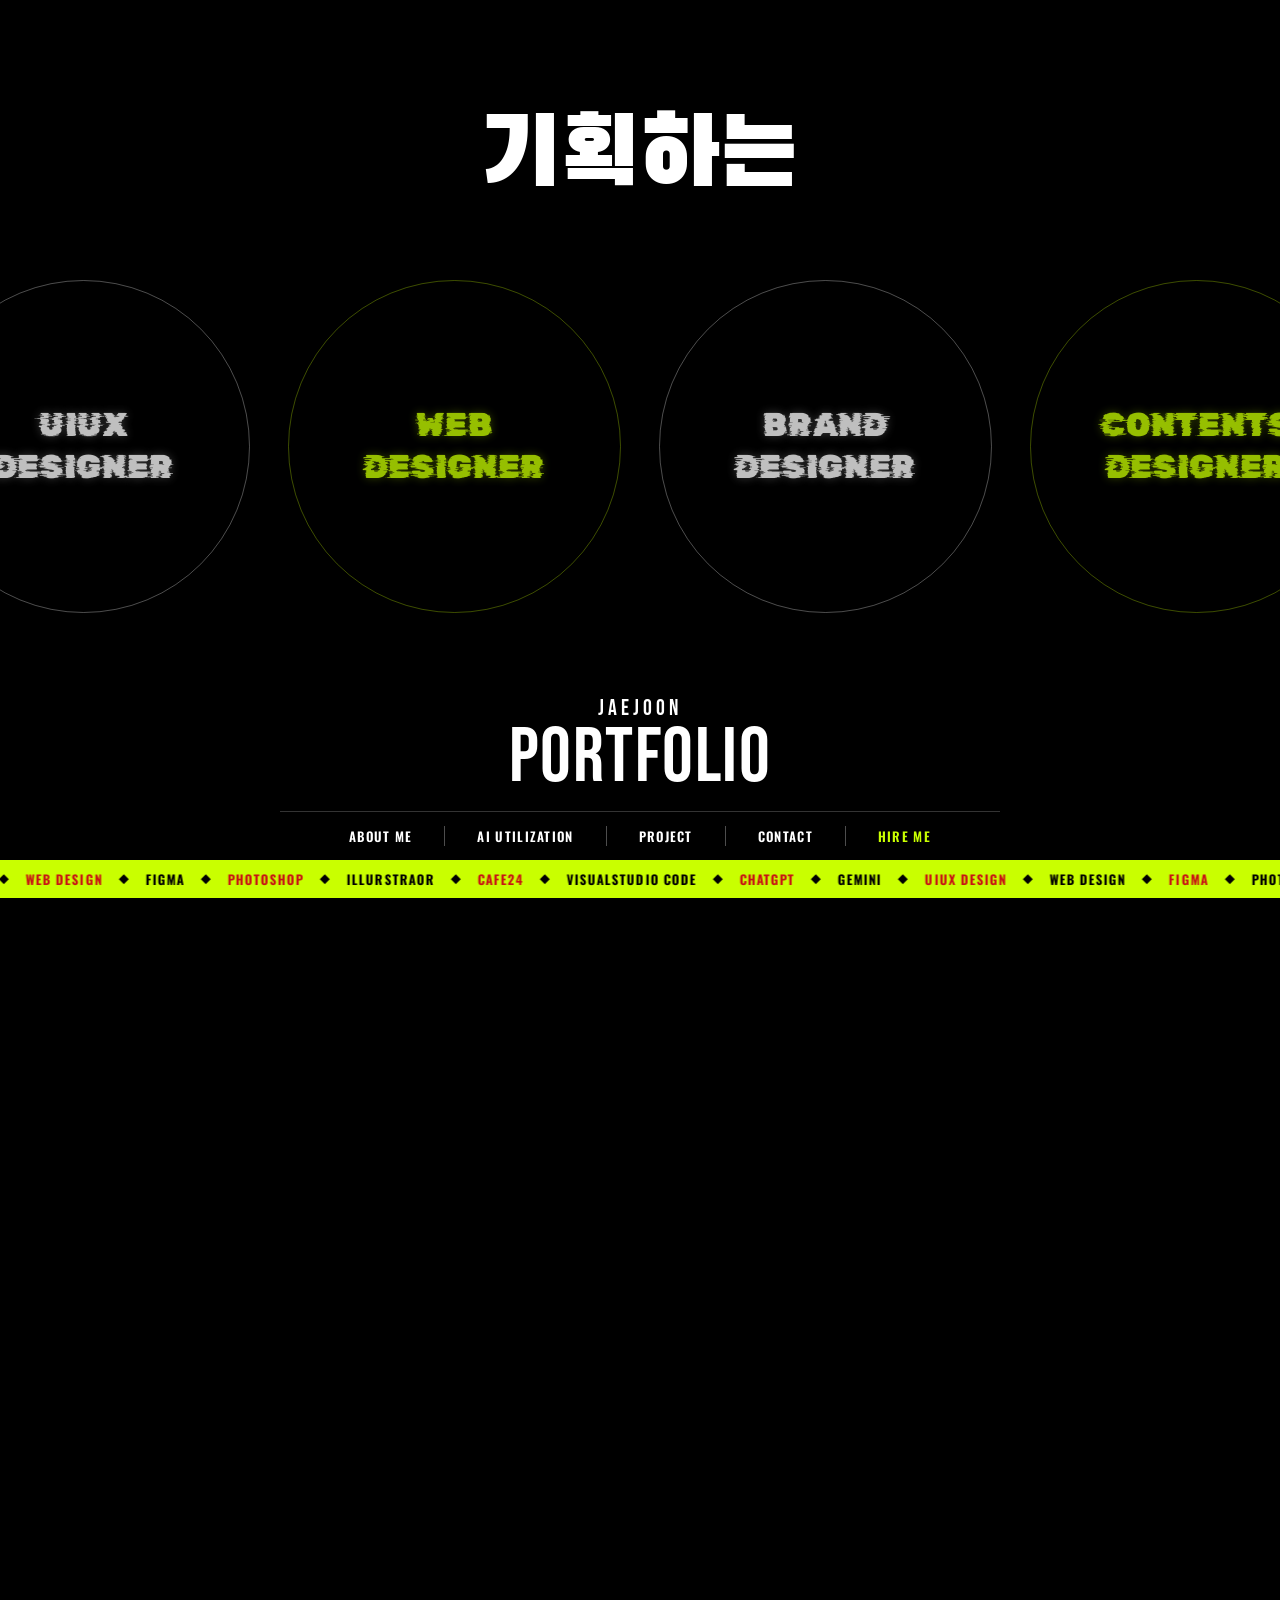
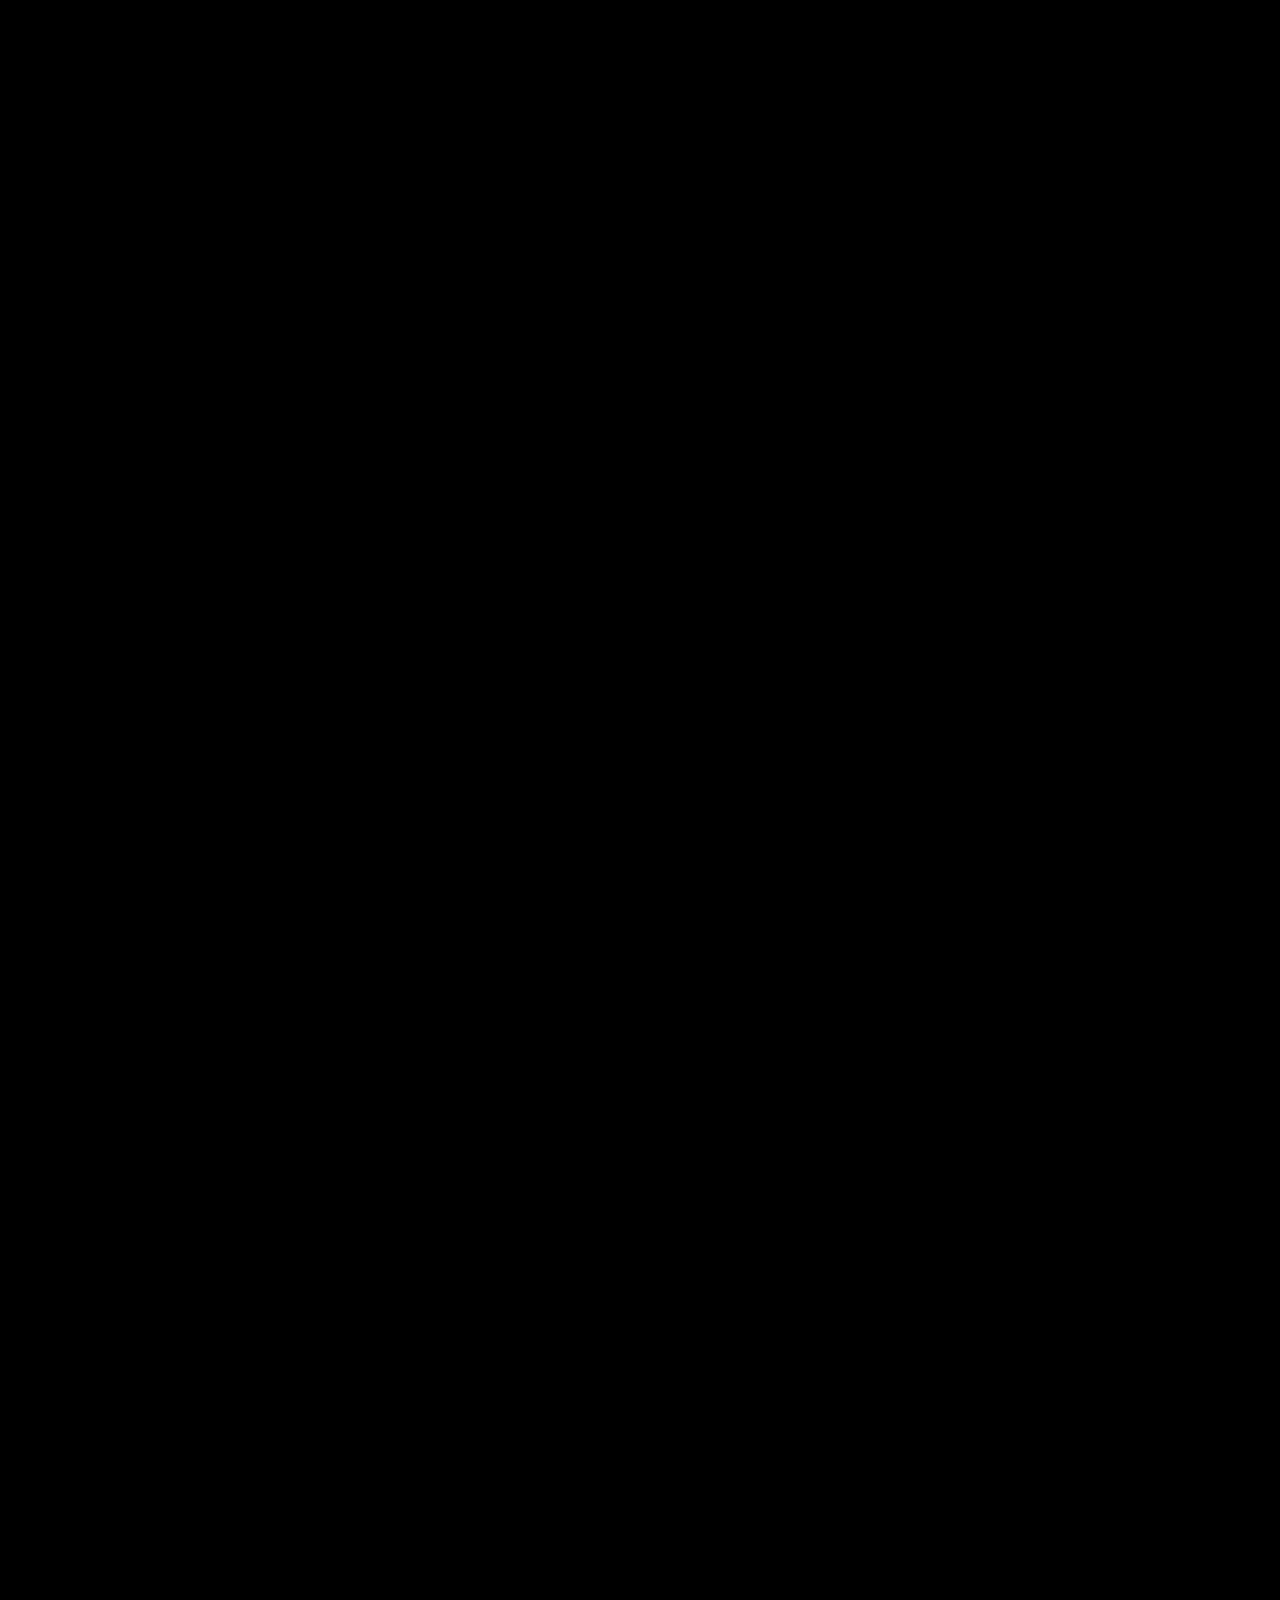
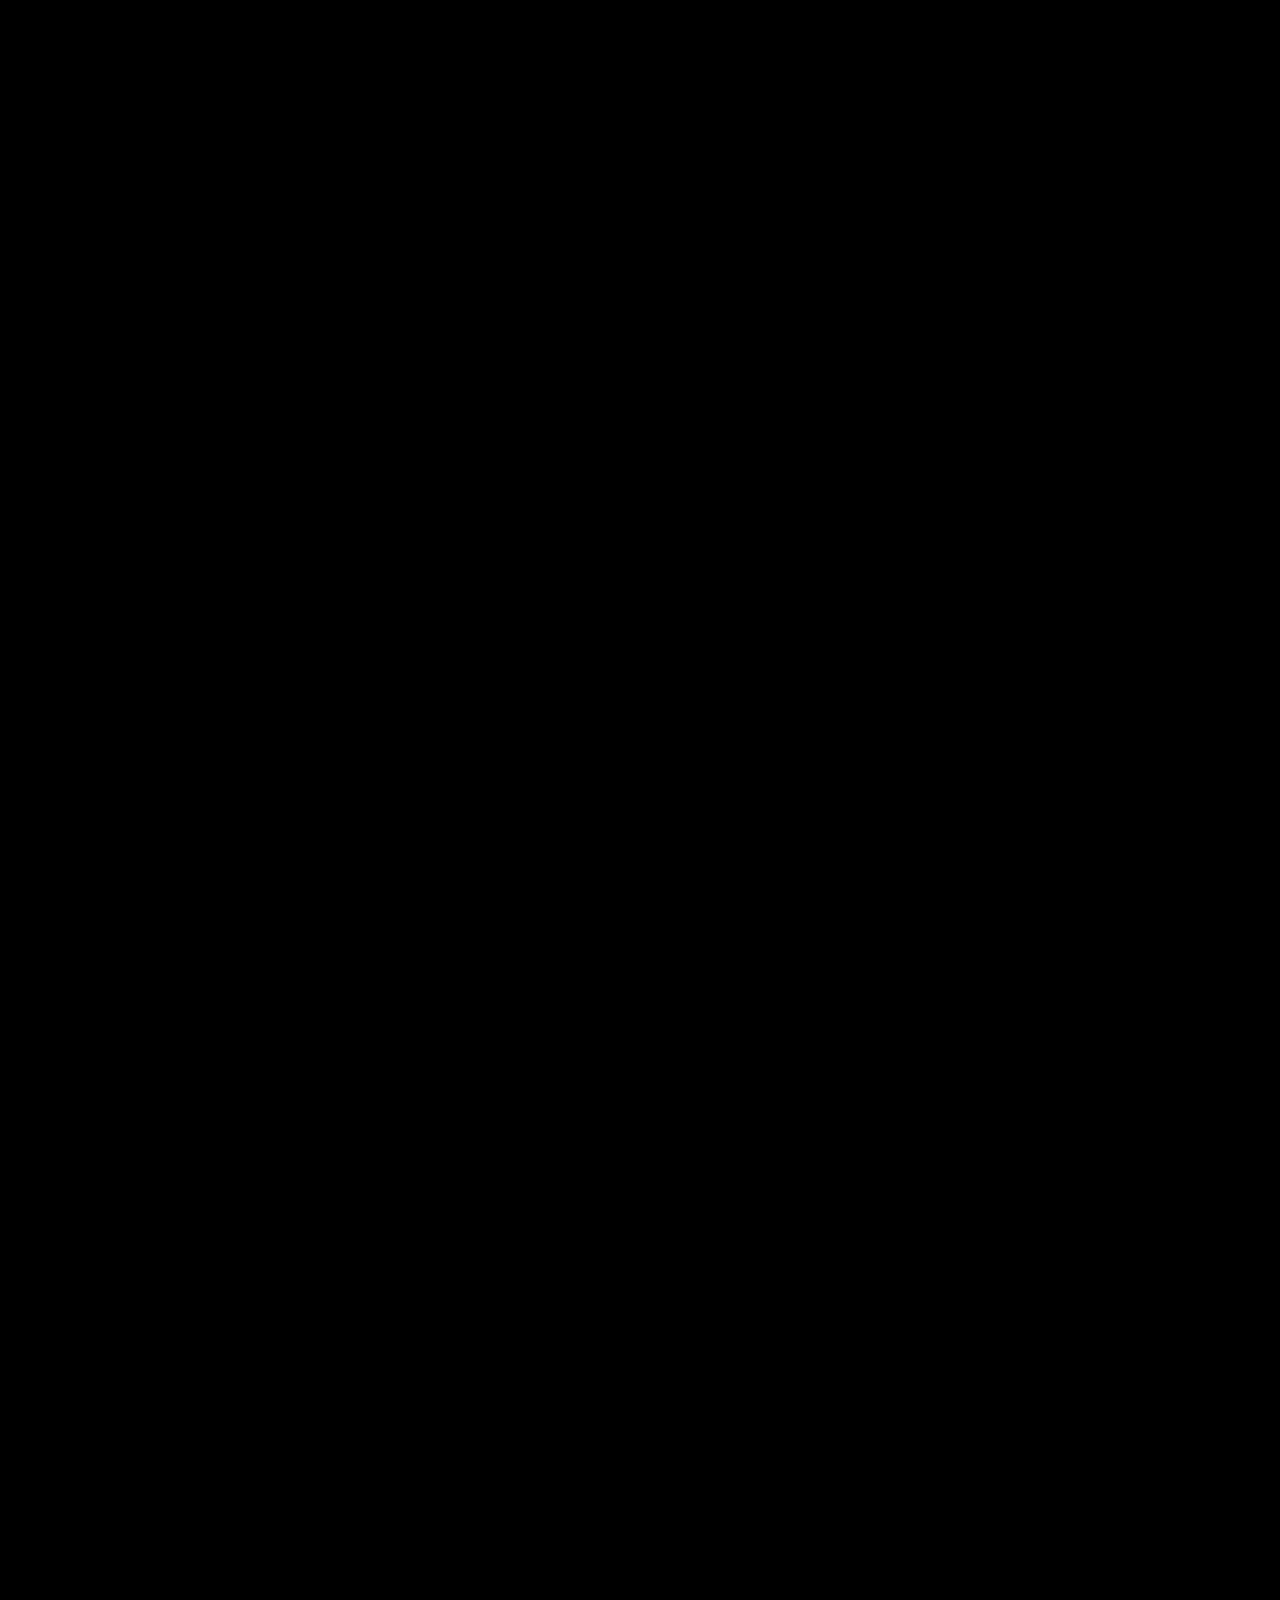
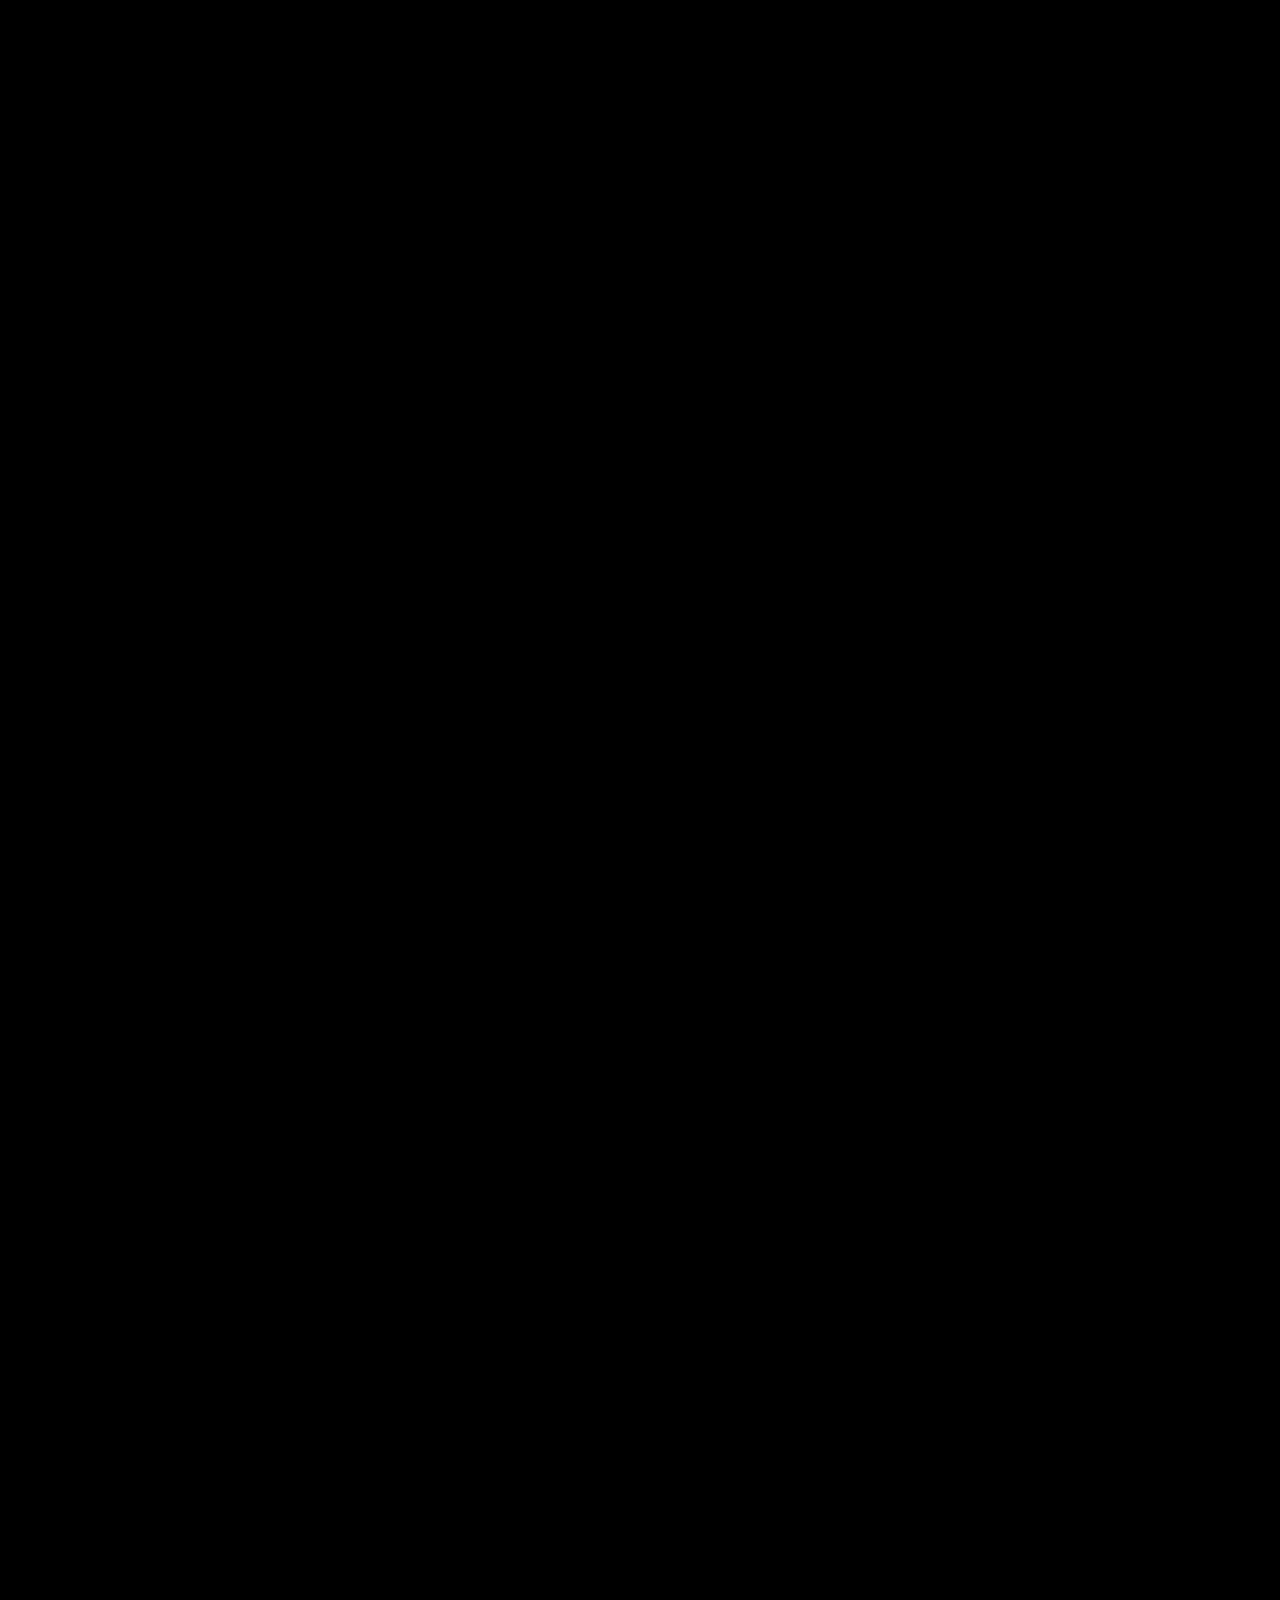
==== commit 7e5ab5b0: "리디자인카드 추가" ====
--- a/index.html
+++ b/index.html
@@ -1425,12 +1425,12 @@
         </div>
       </div>
       <div class="portfolio-section reveal">
-        <div class="portfolio-category">Web Publishing — 2 Projects</div>
-        <!-- 퍼블리싱 2개 1줄 (와이드) -->
+        <div class="portfolio-category">Web Publishing — 4 Projects</div>
+        <!-- 퍼블리싱 4개 2개씩 2줄 -->
         <div
           style="
             display: grid;
-            grid-template-columns: repeat(auto-fit, minmax(250px, 1fr));
+            grid-template-columns: repeat(2, 1fr);
             gap: 14px;
             margin-top: 14px;
           "
@@ -1513,6 +1513,140 @@
                 <div class="pf-inner-text">
                   <div class="pf-title">INTRODUCE<br />CHANGWON</div>
                   <div class="pf-sub">Masan Restaurant Map</div>
+                </div>
+                <div class="pf-view-btns">
+                  <div
+                    class="pf-view-btn btn-info"
+                    onclick="
+                      event.stopPropagation();
+                      openInfoModal(
+                        this.closest('.portfolio-card').dataset.project,
+                      );
+                    "
+                  >
+                    <svg
+                      viewBox="0 0 24 24"
+                      fill="none"
+                      stroke="currentColor"
+                      stroke-width="2"
+                      stroke-linecap="round"
+                      stroke-linejoin="round"
+                      width="12"
+                      height="12"
+                    >
+                      <circle cx="12" cy="12" r="10" />
+                      <path d="M12 16v-4M12 8h.01" />
+                    </svg>
+                    내용보기
+                  </div>
+                  <div
+                    class="pf-view-btn btn-gallery"
+                    onclick="
+                      event.stopPropagation();
+                      openSiteUrl(
+                        this.closest('.portfolio-card').dataset.project,
+                      );
+                    "
+                  >
+                    <svg
+                      viewBox="0 0 24 24"
+                      fill="none"
+                      stroke="currentColor"
+                      stroke-width="2"
+                      stroke-linecap="round"
+                      stroke-linejoin="round"
+                      width="12"
+                      height="12"
+                    >
+                      <circle cx="12" cy="12" r="10" />
+                      <path
+                        d="M2 12h20M12 2a15.3 15.3 0 0 1 4 10 15.3 15.3 0 0 1-4 10 15.3 15.3 0 0 1-4-10 15.3 15.3 0 0 1 4-10z"
+                      />
+                    </svg>
+                    사이트접속
+                  </div>
+                </div>
+              </div>
+            </div>
+          </div>
+          <div
+            class="portfolio-card card-changwon-redesign pf-card-reveal"
+            data-project="changwon-redesign"
+            style="aspect-ratio: 16/8"
+          >
+            <div class="pf-shape">
+              <div class="pf-inner">
+                <span class="pf-tag">Publishing</span>
+                <div class="pf-inner-text">
+                  <div class="pf-title">CHANGWON<br />REDESIGN</div>
+                  <div class="pf-sub">City Promotion Website</div>
+                </div>
+                <div class="pf-view-btns">
+                  <div
+                    class="pf-view-btn btn-info"
+                    onclick="
+                      event.stopPropagation();
+                      openInfoModal(
+                        this.closest('.portfolio-card').dataset.project,
+                      );
+                    "
+                  >
+                    <svg
+                      viewBox="0 0 24 24"
+                      fill="none"
+                      stroke="currentColor"
+                      stroke-width="2"
+                      stroke-linecap="round"
+                      stroke-linejoin="round"
+                      width="12"
+                      height="12"
+                    >
+                      <circle cx="12" cy="12" r="10" />
+                      <path d="M12 16v-4M12 8h.01" />
+                    </svg>
+                    내용보기
+                  </div>
+                  <div
+                    class="pf-view-btn btn-gallery"
+                    onclick="
+                      event.stopPropagation();
+                      openSiteUrl(
+                        this.closest('.portfolio-card').dataset.project,
+                      );
+                    "
+                  >
+                    <svg
+                      viewBox="0 0 24 24"
+                      fill="none"
+                      stroke="currentColor"
+                      stroke-width="2"
+                      stroke-linecap="round"
+                      stroke-linejoin="round"
+                      width="12"
+                      height="12"
+                    >
+                      <circle cx="12" cy="12" r="10" />
+                      <path
+                        d="M2 12h20M12 2a15.3 15.3 0 0 1 4 10 15.3 15.3 0 0 1-4 10 15.3 15.3 0 0 1-4-10 15.3 15.3 0 0 1 4-10z"
+                      />
+                    </svg>
+                    사이트접속
+                  </div>
+                </div>
+              </div>
+            </div>
+          </div>
+          <div
+            class="portfolio-card card-midnight pf-card-reveal"
+            data-project="midnight"
+            style="aspect-ratio: 16/8"
+          >
+            <div class="pf-shape">
+              <div class="pf-inner">
+                <span class="pf-tag">Publishing</span>
+                <div class="pf-inner-text">
+                  <div class="pf-title">MIDNIGHT</div>
+                  <div class="pf-sub">Shop When The City Sleeps</div>
                 </div>
                 <div class="pf-view-btns">
                   <div
